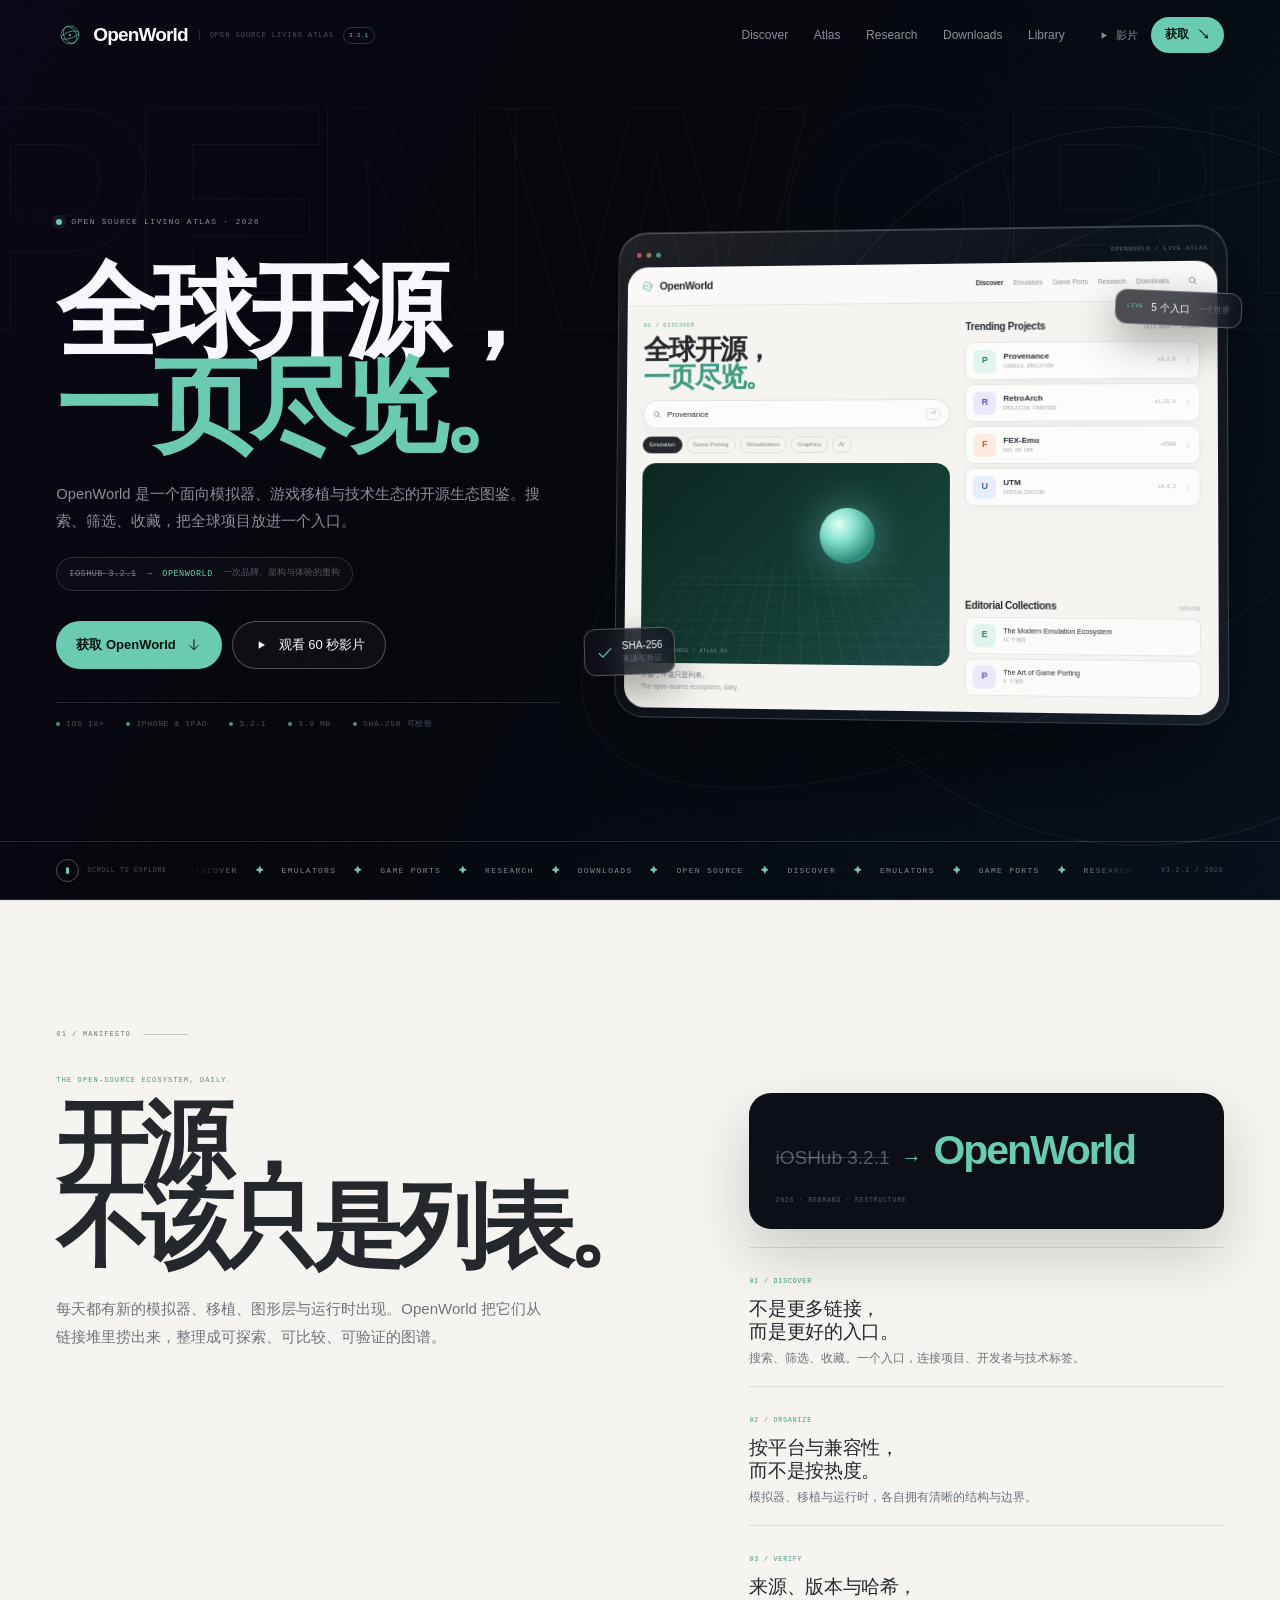
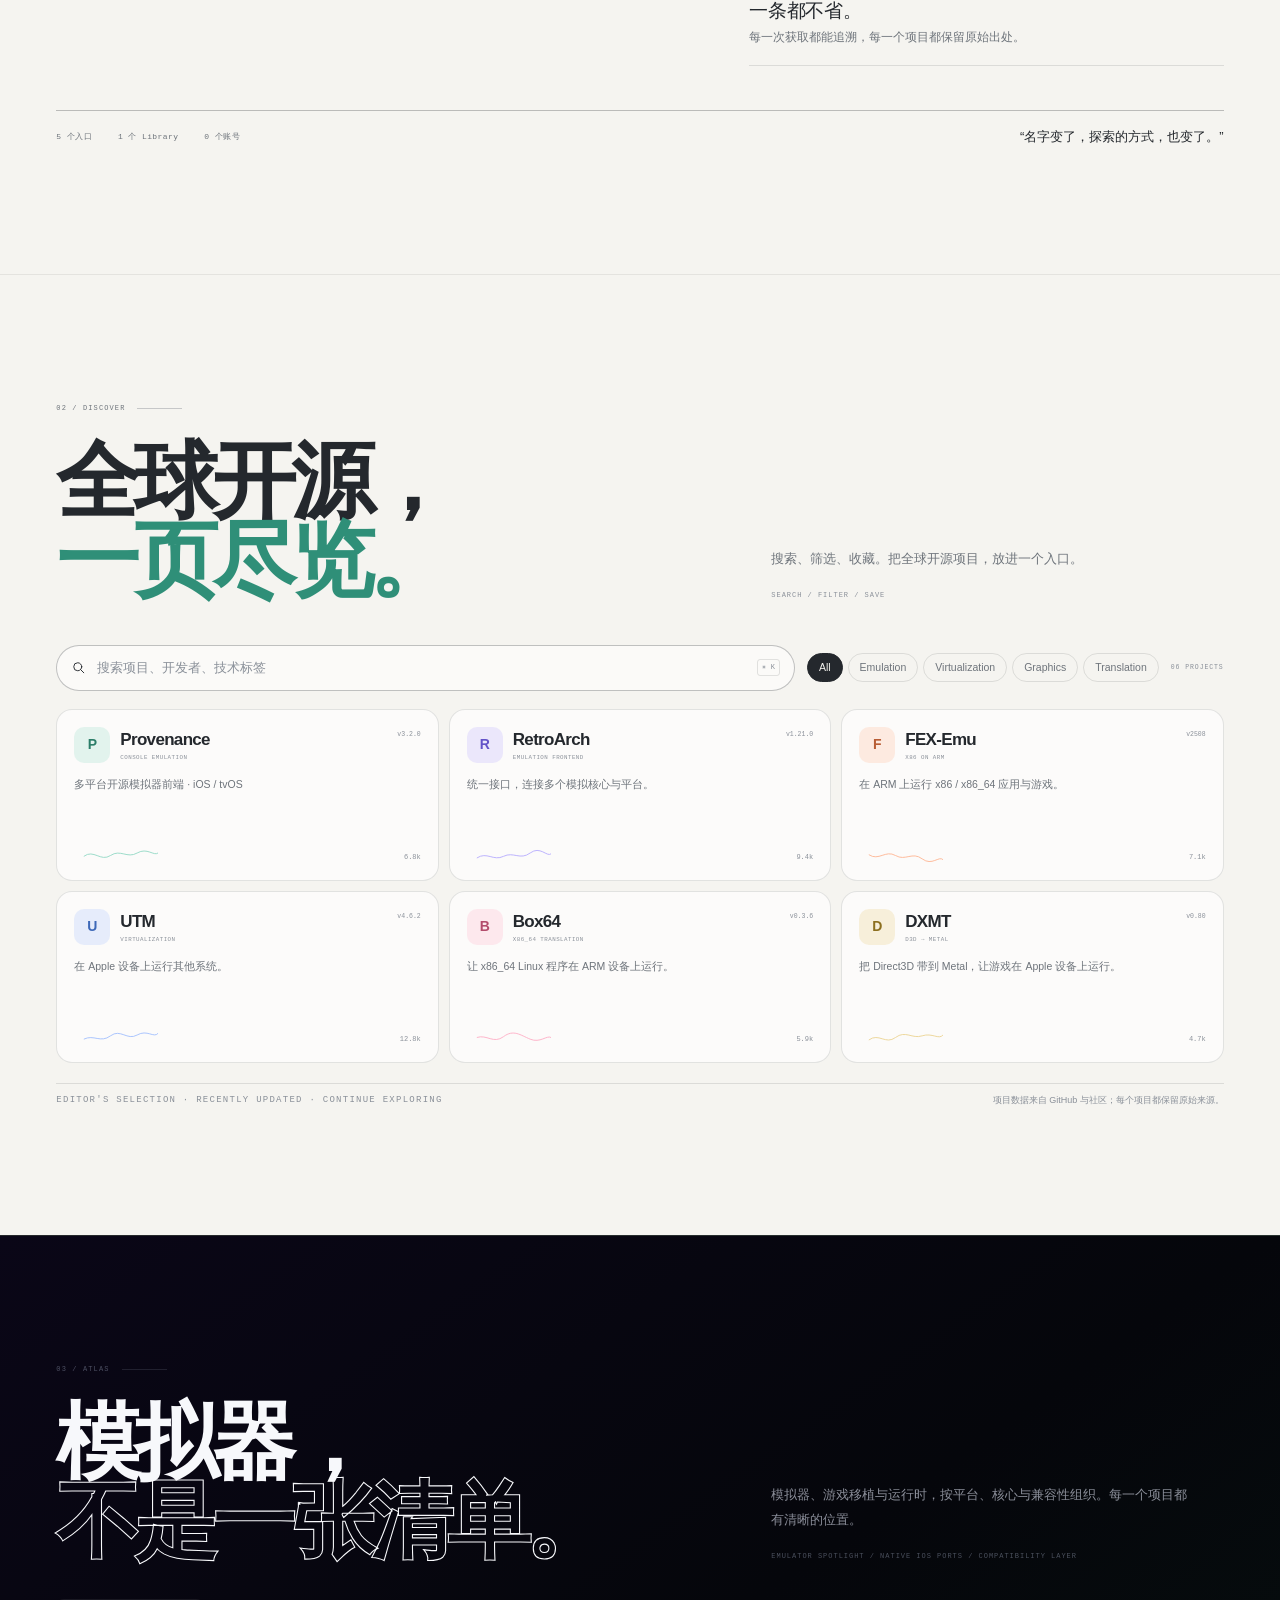
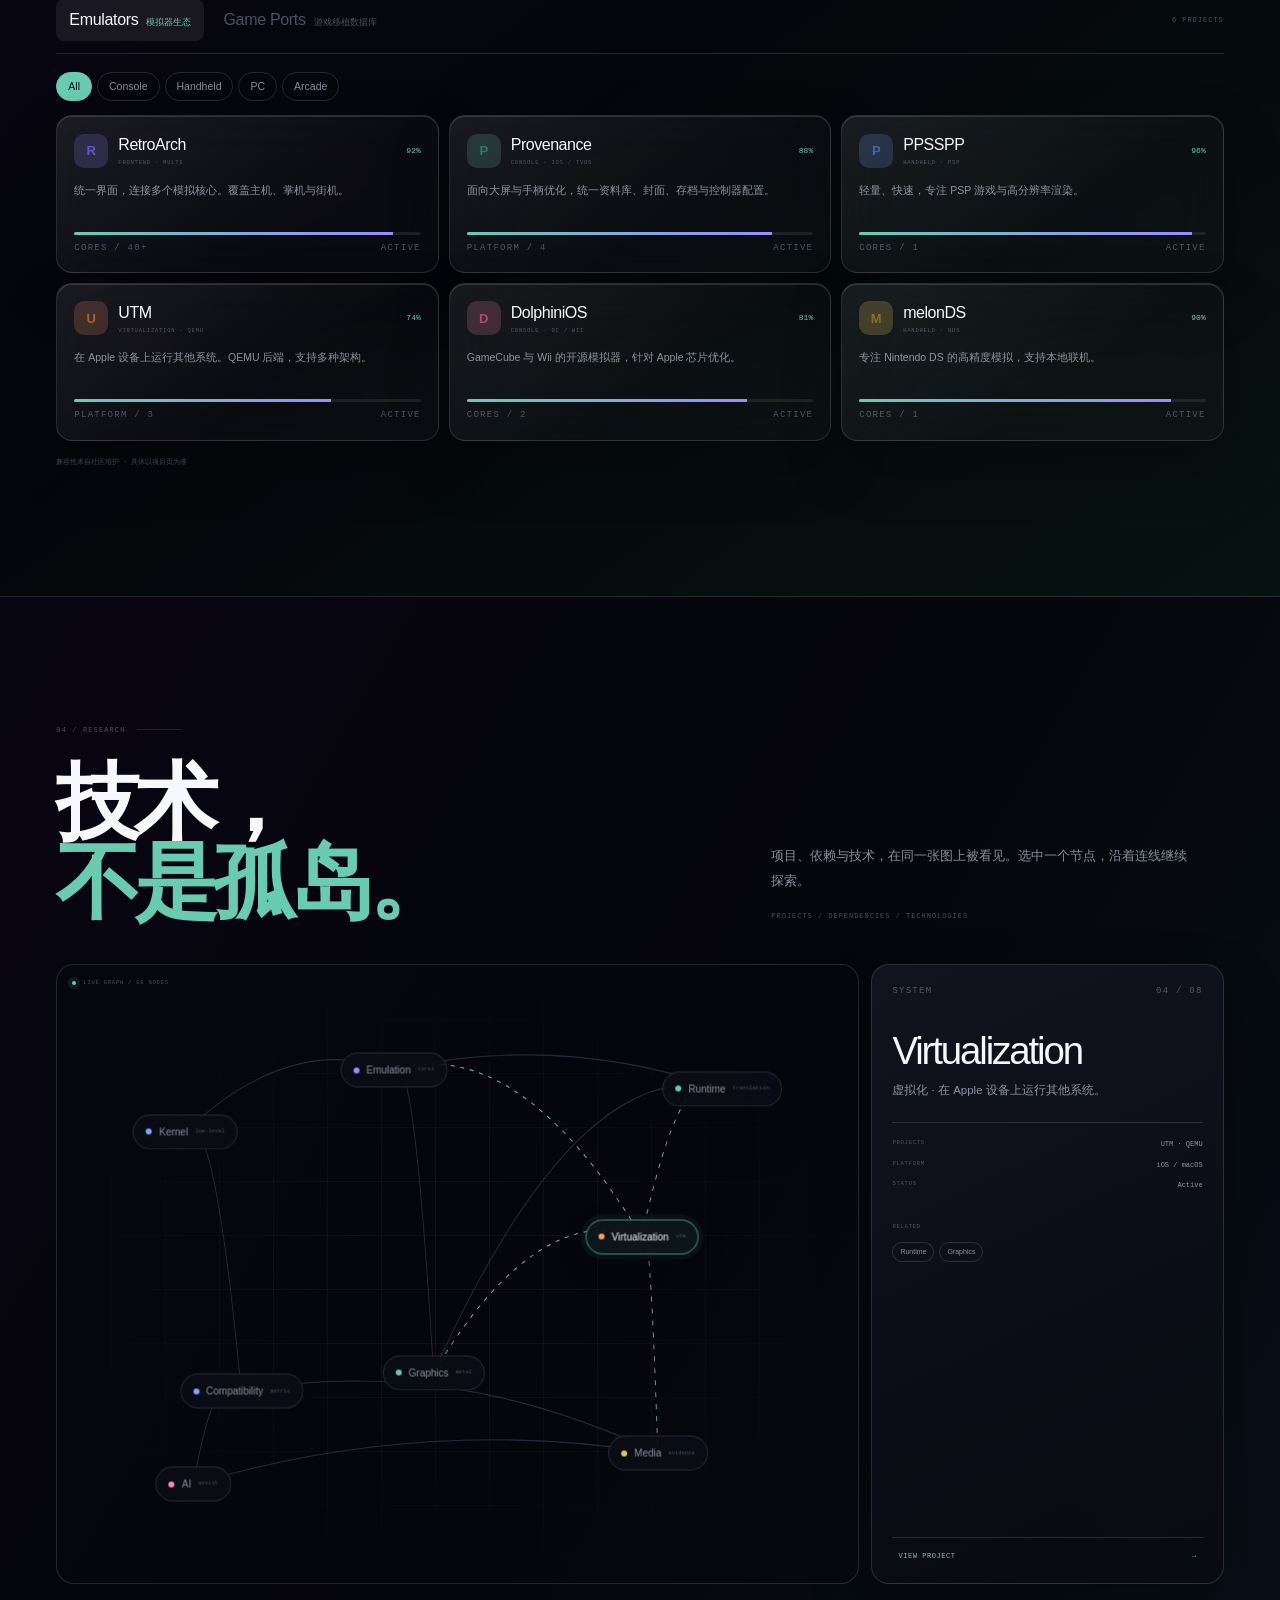
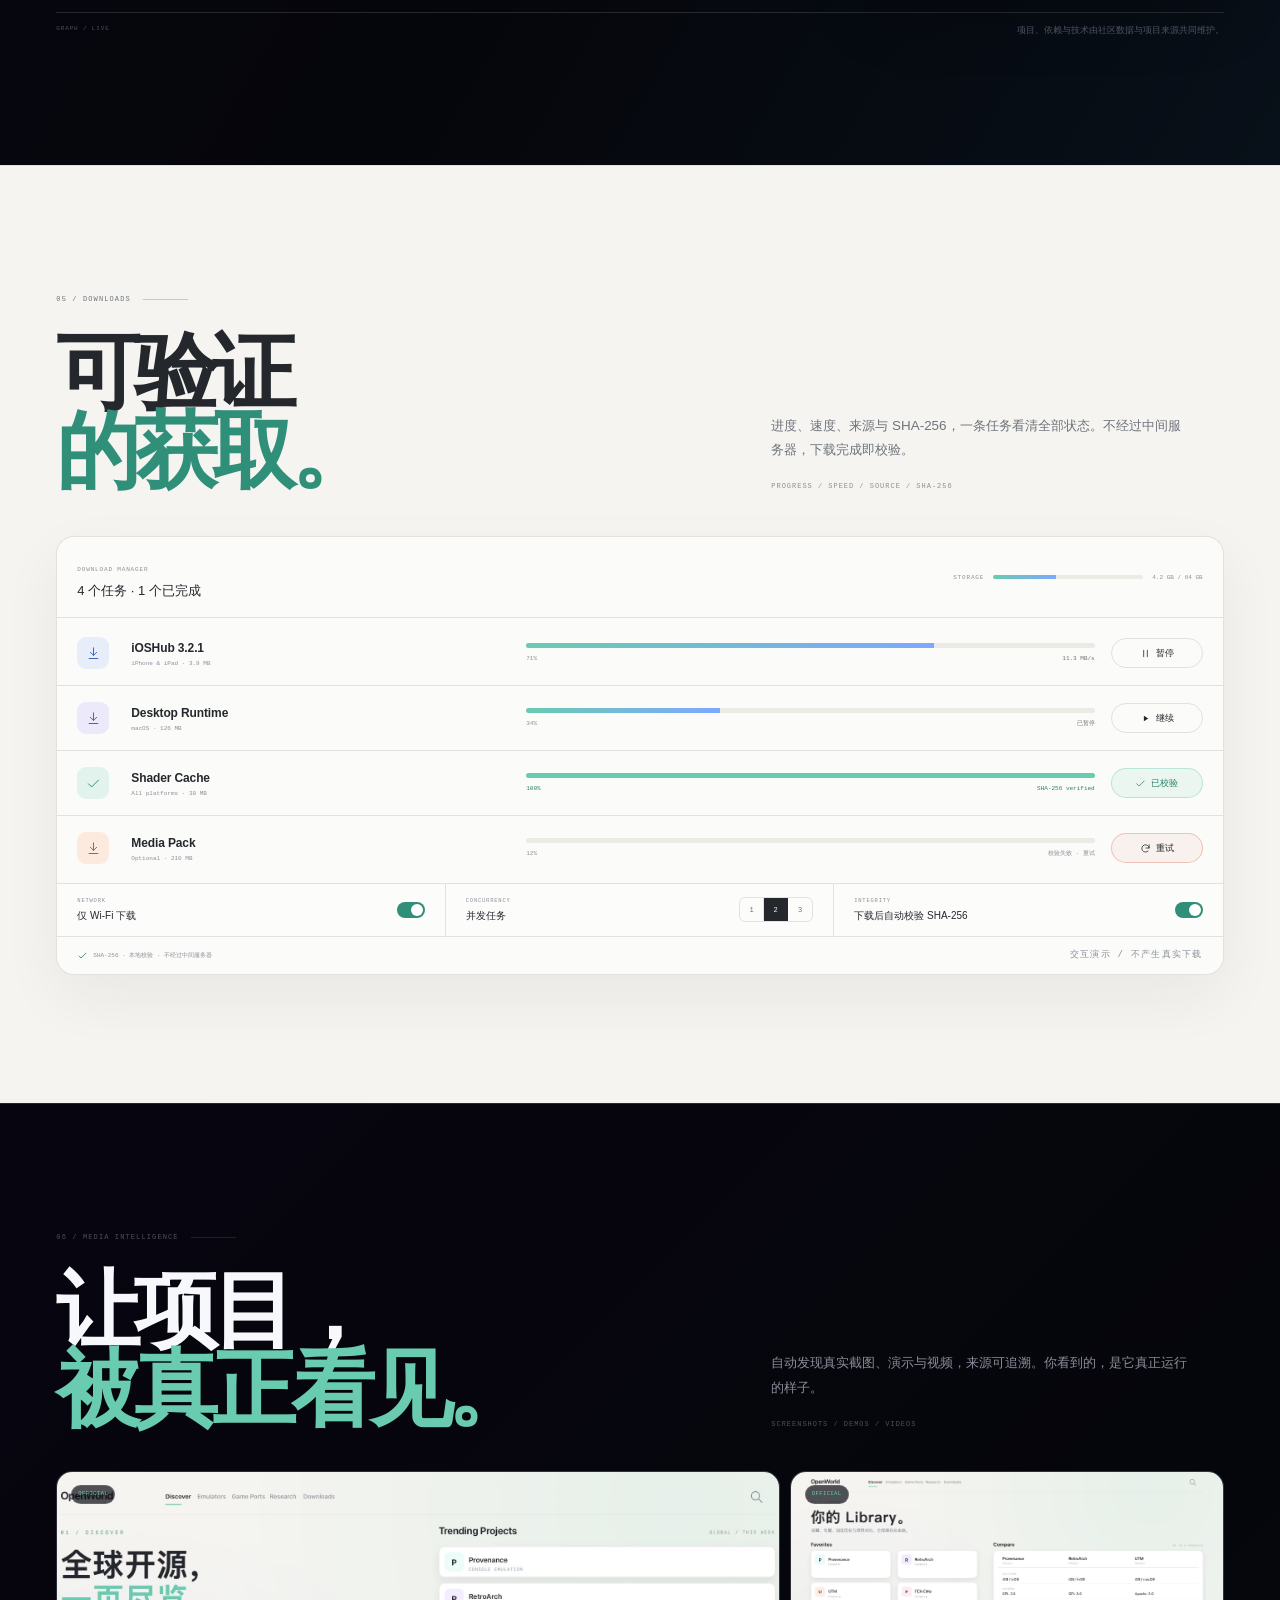
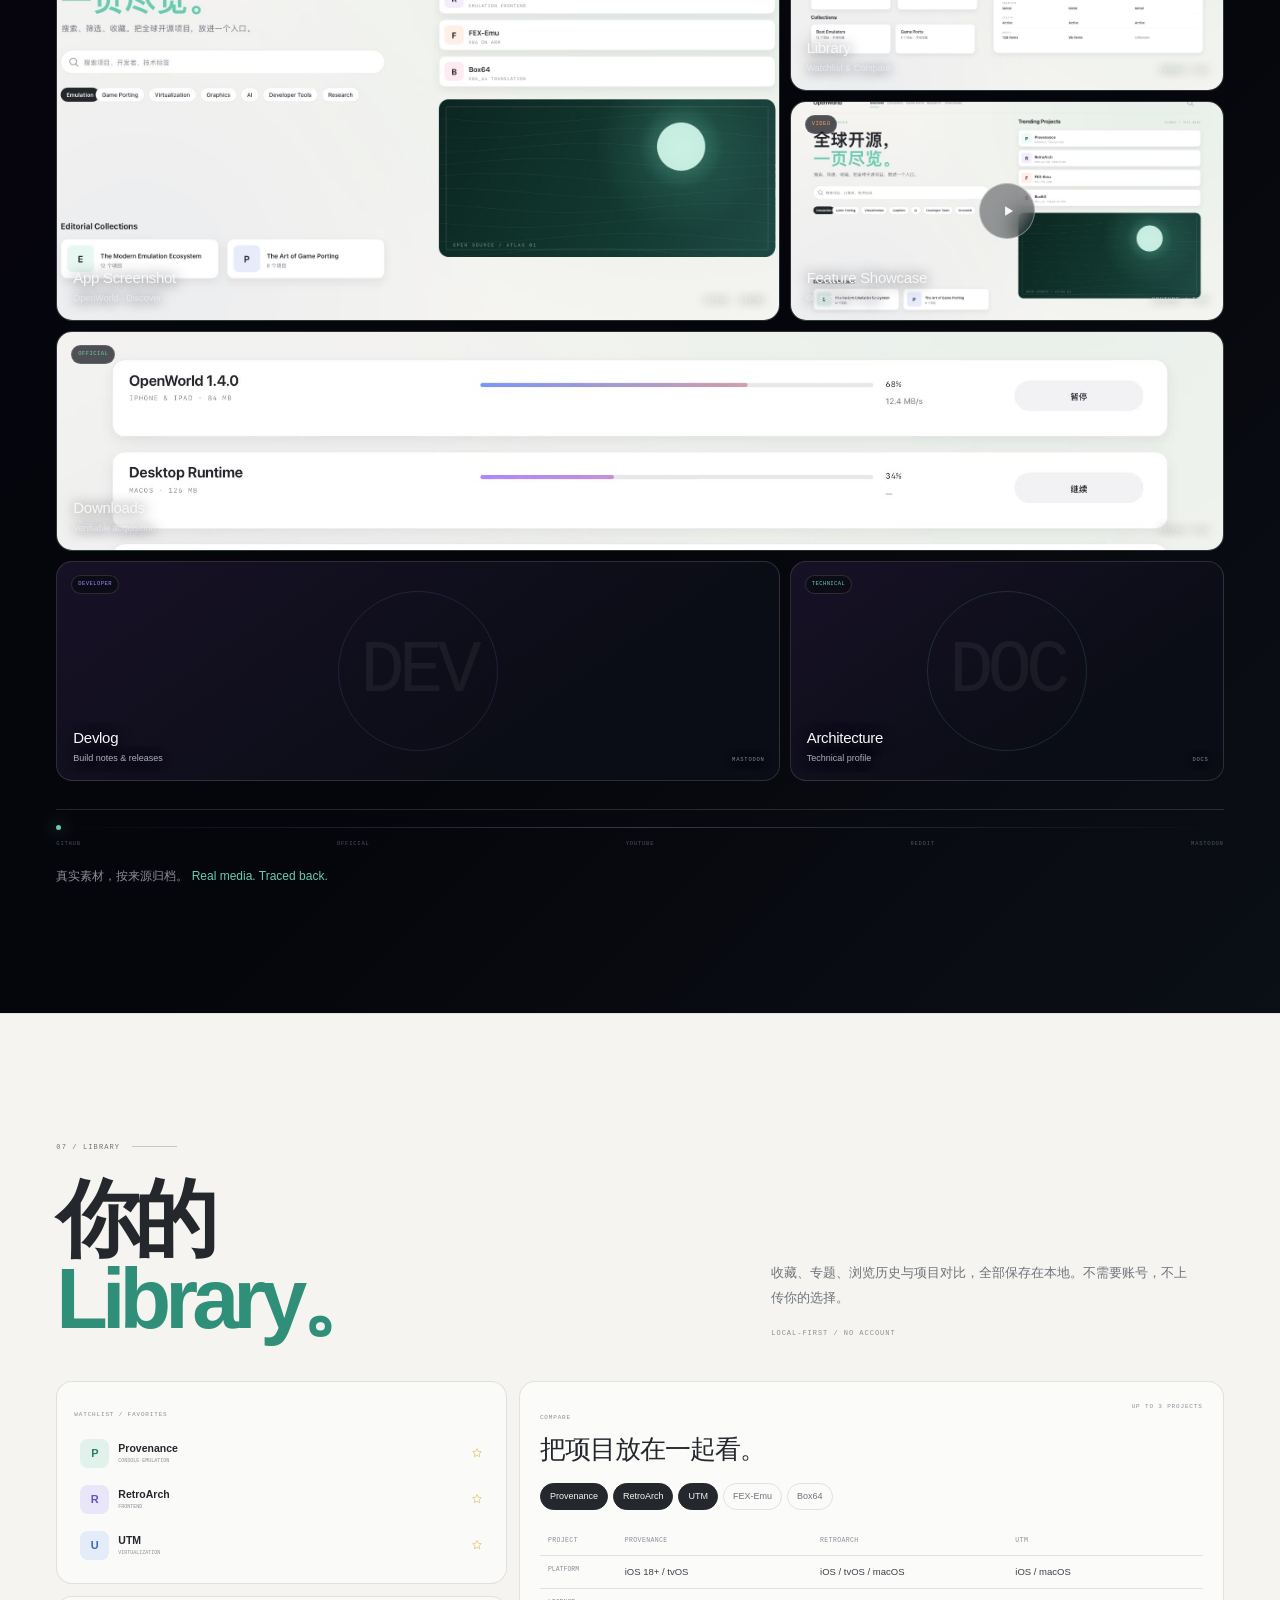
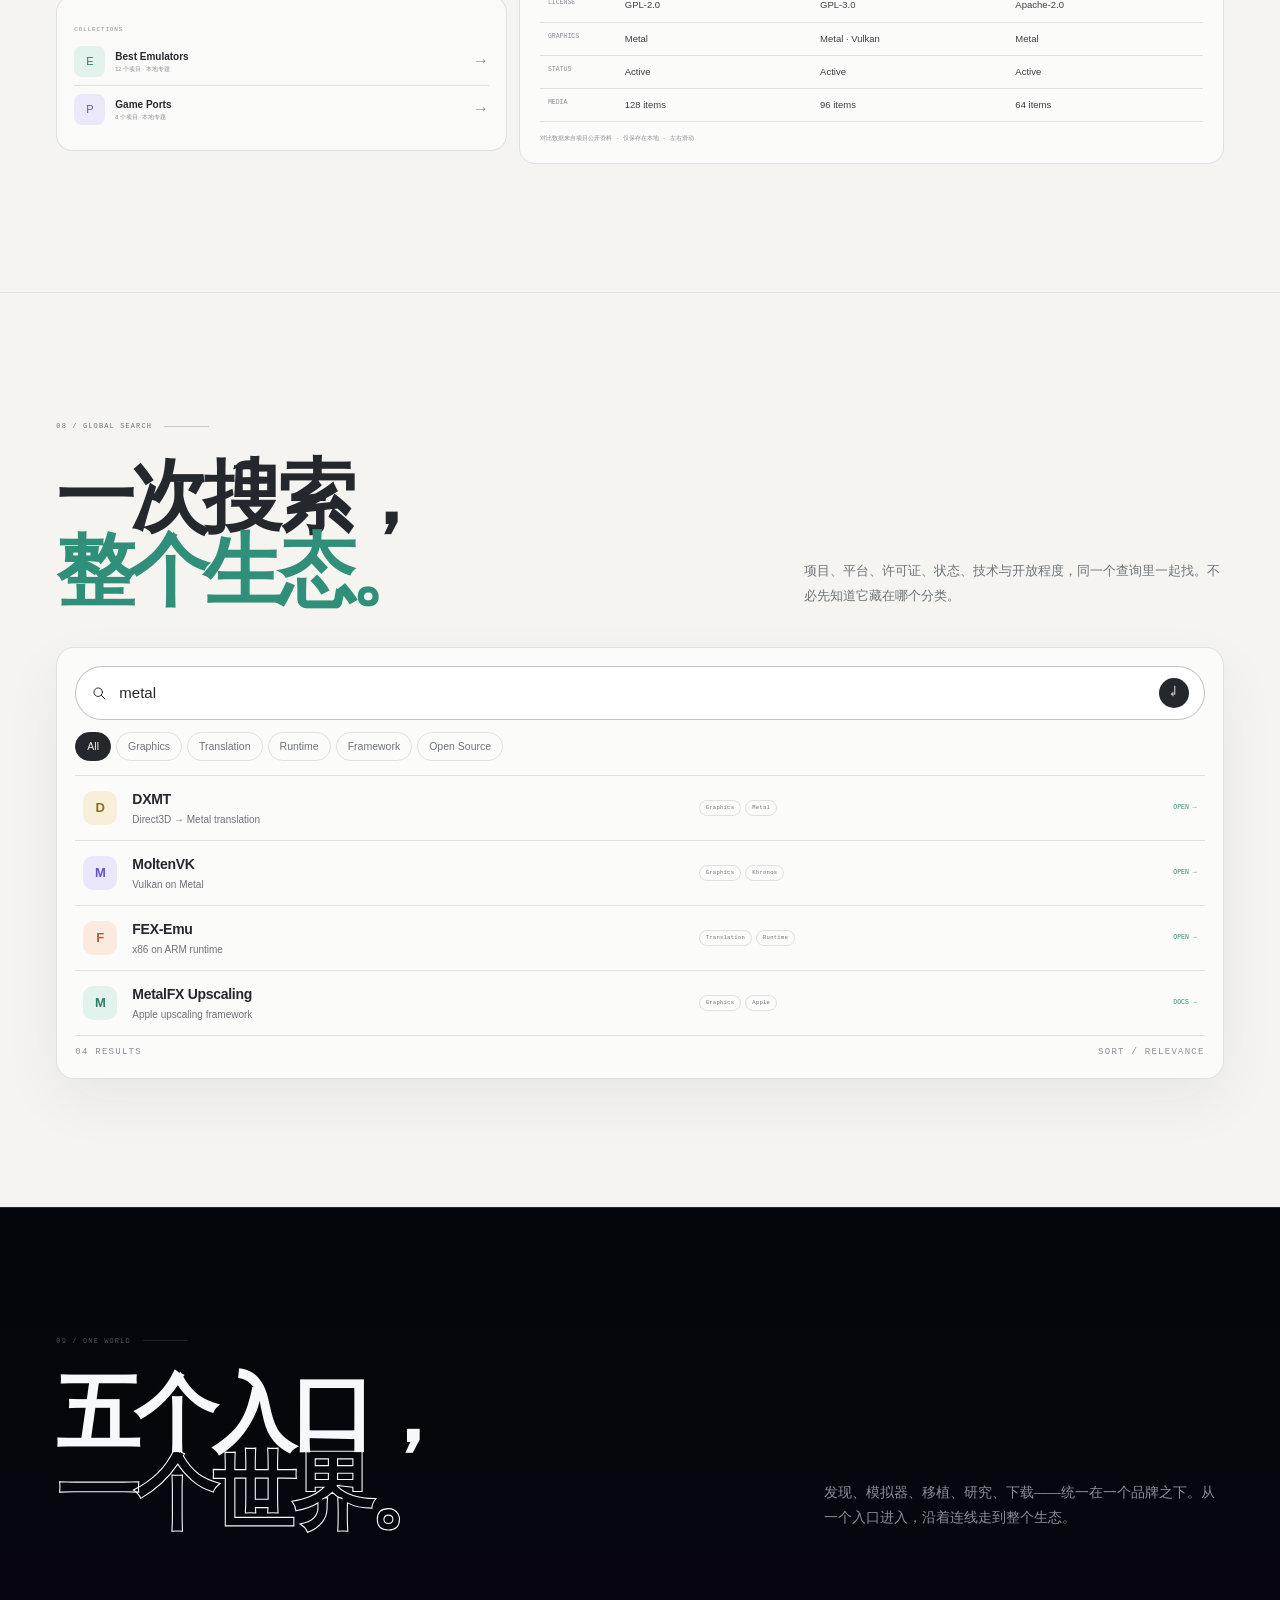
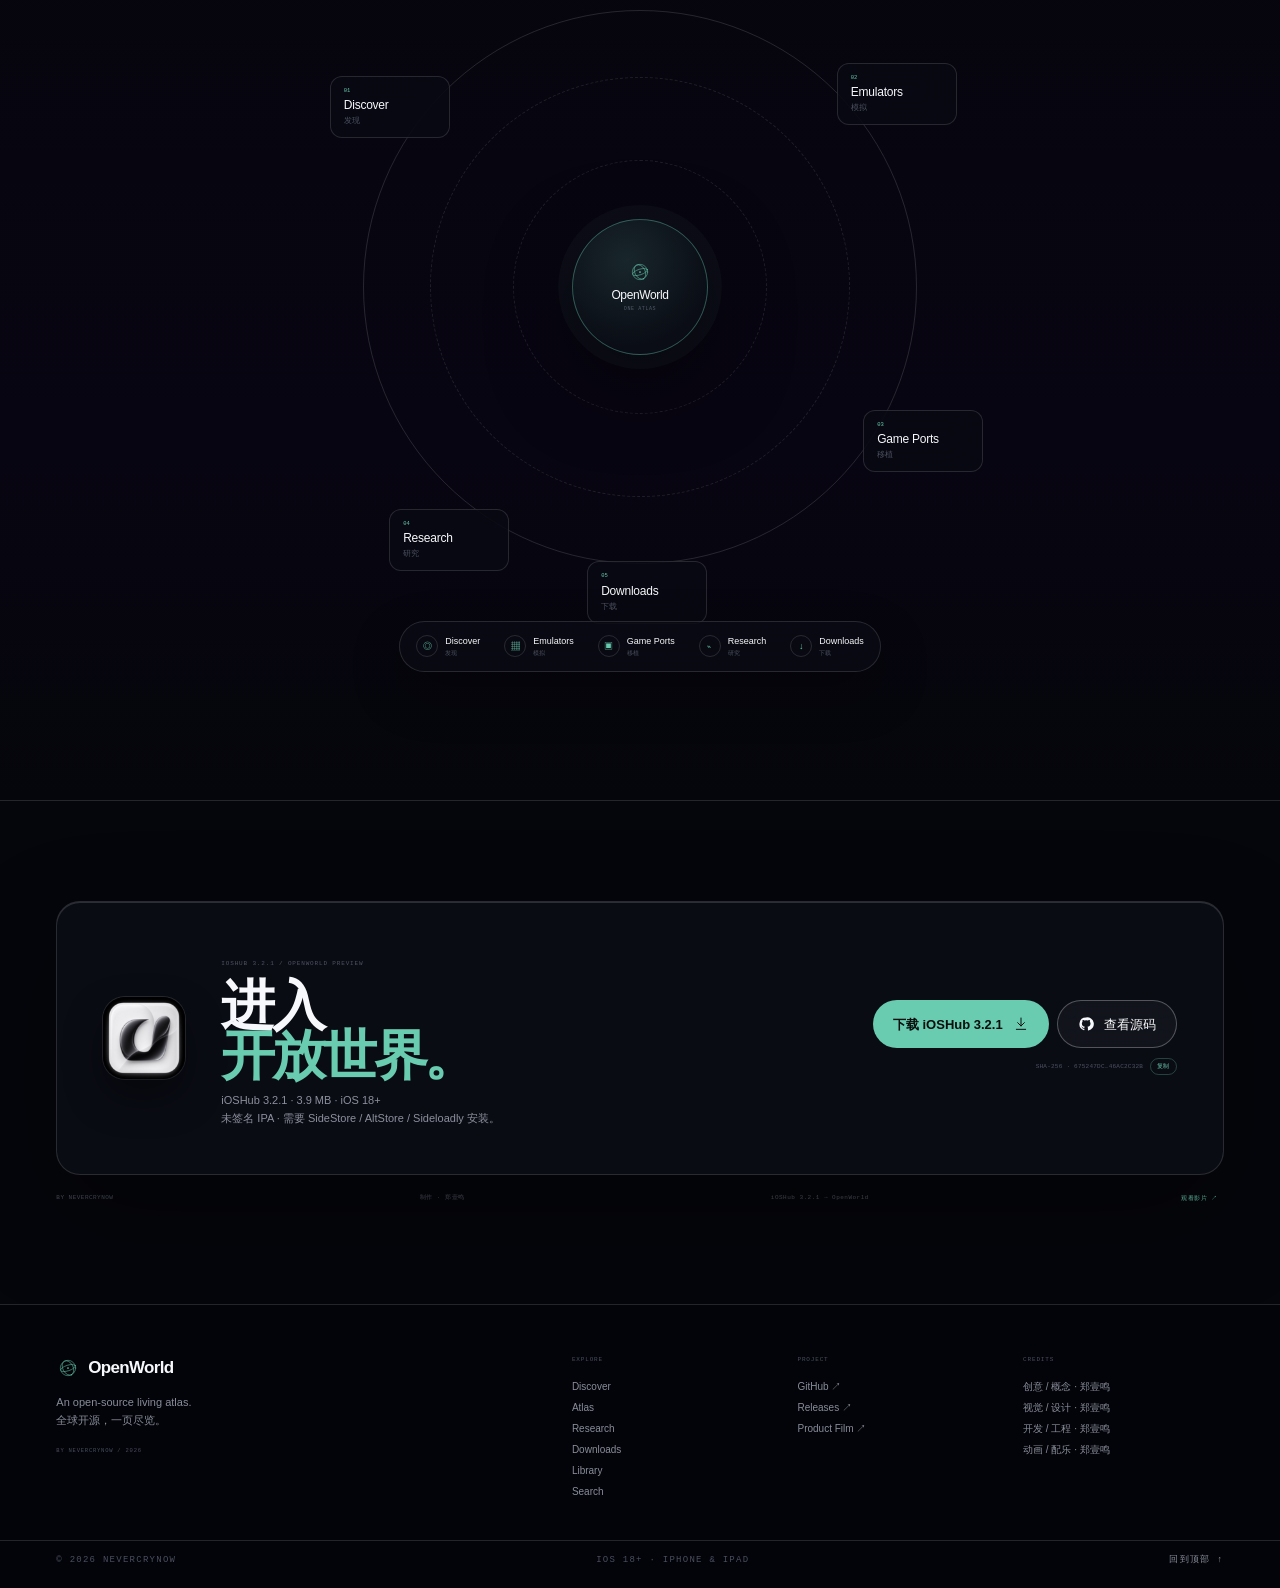
==== index.html @ 73f506e6 "Deploy OpenWorld site with v3 film" ====
<!doctype html>
<html lang="zh-CN">
<head>
<meta charset="utf-8">
<meta name="viewport" content="width=device-width, initial-scale=1, viewport-fit=cover">
<title>OpenWorld — 全球开源，一页尽览。</title>
<meta name="description" content="OpenWorld 是一个面向模拟器、游戏移植与技术生态的开源生态图鉴。搜索、筛选、收藏，把全球开源项目放进一个入口。">
<meta name="theme-color" content="#05060B">
<meta name="color-scheme" content="dark">
<link rel="icon" href="assets/img/app-icon.png" type="image/png">
<link rel="apple-touch-icon" href="assets/img/icon-192.png">
<link rel="manifest" href="site.webmanifest">
<link rel="stylesheet" href="styles.css">
<meta property="og:type" content="website">
<meta property="og:title" content="OpenWorld — 全球开源，一页尽览。">
<meta property="og:description" content="The open-source ecosystem, daily. Discover emulators, game ports, research and verifiable downloads in one living atlas.">
<meta property="og:image" content="assets/img/og.jpg">
<meta property="og:image:width" content="1200">
<meta property="og:image:height" content="630">
<meta name="twitter:card" content="summary_large_image">
<meta name="twitter:title" content="OpenWorld — 全球开源，一页尽览。">
<meta name="twitter:description" content="The open-source ecosystem, daily.">
<meta name="twitter:image" content="assets/img/og.jpg">
<script>document.documentElement.classList.add("js");setTimeout(function(){if(!window.__owReady)document.documentElement.classList.add("no-reveal");},3200);</script>
<script type="application/ld+json">
{
  "@context": "https://schema.org",
  "@type": "SoftwareApplication",
  "name": "OpenWorld",
  "alternateName": "iOSHub",
  "description": "An open-source living atlas for emulators, game ports, technical research and verifiable downloads.",
  "applicationCategory": "UtilitiesApplication",
  "operatingSystem": "iOS 18+, iPadOS",
  "offers": { "@type": "Offer", "price": "0", "priceCurrency": "USD" },
  "author": { "@type": "Person", "name": "郑壹鸣", "alternateName": "NEVERCRYNOW" }
}
</script>
</head>
<body>
<div class="progress" id="progress" aria-hidden="true"></div>
<div class="grain" aria-hidden="true"></div>
<div class="glow" id="glow" aria-hidden="true"></div>

<svg class="svg-sprite" aria-hidden="true" xmlns="http://www.w3.org/2000/svg">
  <symbol id="i-mark" viewBox="0 0 64 64">
    <g fill="none" stroke="currentColor" stroke-width="1.35" stroke-linecap="round">
      <circle cx="32" cy="32" r="20.5"/>
      <ellipse cx="32" cy="32" rx="20.5" ry="7.4" transform="rotate(-18 32 32)"/>
      <ellipse cx="32" cy="32" rx="20.5" ry="13.8" transform="rotate(62 32 32)"/>
    </g>
    <circle cx="32" cy="32" r="2.3" fill="currentColor"/>
  </symbol>
  <symbol id="i-search" viewBox="0 0 24 24"><circle cx="10.8" cy="10.8" r="6.4"/><path d="m15.5 15.5 5 5"/></symbol>
  <symbol id="i-play" viewBox="0 0 24 24"><path d="M8.5 6.2 18 12l-9.5 5.8Z" fill="currentColor" stroke="none"/></symbol>
  <symbol id="i-arrow" viewBox="0 0 24 24"><path d="M5 12h13M13 6l6 6-6 6"/></symbol>
  <symbol id="i-down" viewBox="0 0 24 24"><path d="M12 4v15M6 13l6 6 6-6"/></symbol>
  <symbol id="i-up" viewBox="0 0 24 24"><path d="M12 20V5M6 11l6-6 6 6"/></symbol>
  <symbol id="i-close" viewBox="0 0 24 24"><path d="m5 5 14 14M19 5 5 19"/></symbol>
  <symbol id="i-check" viewBox="0 0 24 24"><path d="m4 12.5 5 5L20 6.5"/></symbol>
  <symbol id="i-refresh" viewBox="0 0 24 24"><path d="M20 11a8 8 0 1 0-2.2 6.5"/><path d="M20 4v7h-7"/></symbol>
  <symbol id="i-pause" viewBox="0 0 24 24"><path d="M8 5v14M16 5v14"/></symbol>
  <symbol id="i-chev" viewBox="0 0 24 24"><path d="m9 5 7 7-7 7"/></symbol>
  <symbol id="i-github" viewBox="0 0 24 24"><path d="M12 2.2a9.8 9.8 0 0 0-3.1 19.1c.5.1.7-.2.7-.5v-1.8c-2.8.6-3.4-1.2-3.4-1.2-.5-1.2-1.2-1.5-1.2-1.5-.9-.6.1-.6.1-.6 1 .1 1.6 1.1 1.6 1.1.9 1.6 2.4 1.1 3 .9.1-.7.4-1.1.7-1.4-2.2-.3-4.6-1.1-4.6-5a4 4 0 0 1 1.1-2.7c-.1-.3-.5-1.3.1-2.7 0 0 .8-.3 2.8 1a9.5 9.5 0 0 1 5 0c1.9-1.3 2.8-1 2.8-1 .6 1.4.2 2.4.1 2.7a4 4 0 0 1 1.1 2.7c0 3.9-2.3 4.7-4.6 5 .4.3.7 1 .7 2v3c0 .3.2.6.7.5A9.8 9.8 0 0 0 12 2.2Z" fill="currentColor" stroke="none"/></symbol>
  <symbol id="i-download" viewBox="0 0 24 24"><path d="M12 3v12M7 10l5 5 5-5M5 20h14"/></symbol>
  <symbol id="i-grid" viewBox="0 0 24 24"><rect x="4" y="4" width="6" height="6" rx="1"/><rect x="14" y="4" width="6" height="6" rx="1"/><rect x="4" y="14" width="6" height="6" rx="1"/><rect x="14" y="14" width="6" height="6" rx="1"/></symbol>
  <symbol id="i-star" viewBox="0 0 24 24"><path d="m12 3 2.6 5.5 6 .8-4.4 4.2 1.1 6L12 16.6 6.7 19.5l1.1-6L3.4 9.3l6-.8Z"/></symbol>
  <symbol id="i-link" viewBox="0 0 24 24"><path d="M10 13.5a4 4 0 0 0 5.7 0l2.8-2.8a4 4 0 1 0-5.7-5.7L11.5 6.3"/><path d="M14 10.5a4 4 0 0 0-5.7 0l-2.8 2.8a4 4 0 1 0 5.7 5.7l1.3-1.3"/></symbol>
</svg>

<header class="nav" id="nav">
  <div class="nav-inner">
    <a class="brand" href="#top" aria-label="OpenWorld 首页">
      <svg class="brand-mark" viewBox="0 0 64 64" aria-hidden="true"><use href="#i-mark"/></svg>
      <span class="brand-word">OpenWorld</span>
      <span class="brand-tag">OPEN SOURCE LIVING ATLAS</span>
      <span class="build-pill">3.2.1</span>
    </a>
    <nav class="nav-links" aria-label="主导航">
      <a href="#discover">Discover</a>
      <a href="#atlas">Atlas</a>
      <a href="#research">Research</a>
      <a href="#downloads">Downloads</a>
      <a href="#library">Library</a>
    </nav>
    <div class="nav-actions">
      <button class="nav-film" type="button" data-film>
        <svg class="icon" viewBox="0 0 24 24" aria-hidden="true"><use href="#i-play"/></svg>
        <span>影片</span>
      </button>
      <a class="nav-get" href="#get">获取 <span class="nav-get-arrow">↘</span></a>
      <button class="nav-menu" id="menuBtn" type="button" aria-label="打开菜单" aria-expanded="false" aria-controls="mobileMenu"><span></span><span></span></button>
    </div>
  </div>
</header>

<div class="mobile-menu" id="mobileMenu" aria-hidden="true">
  <div class="mobile-top"><span class="mono">OPENWORLD / 2026</span><button type="button" id="menuClose" aria-label="关闭菜单">×</button></div>
  <nav aria-label="移动端导航">
    <a href="#discover"><span>Discover</span><em>发现</em></a>
    <a href="#atlas"><span>Atlas</span><em>模拟与移植</em></a>
    <a href="#research"><span>Research</span><em>技术图谱</em></a>
    <a href="#downloads"><span>Downloads</span><em>可验证获取</em></a>
    <a href="#library"><span>Library</span><em>你的收藏</em></a>
  </nav>
  <div class="mobile-foot"><button type="button" data-film>观看 60 秒影片</button><a href="https://github.com/NevercRyNow/openworld" target="_blank" rel="noreferrer">GitHub ↗</a></div>
</div>

<main>
  <!-- HERO -->
  <section class="hero" id="top">
    <div class="hero-ghost" aria-hidden="true">OPENWORLD</div>
    <div class="hero-orbit orbit-a" aria-hidden="true"></div>
    <div class="hero-orbit orbit-b" aria-hidden="true"></div>
    <div class="hero-inner">
      <div class="hero-copy">
        <div class="eyebrow reveal"><span class="pulse"></span><span class="mono">OPEN SOURCE LIVING ATLAS · 2026</span></div>
        <h1 class="reveal" data-delay="1">全球开源，<br><span class="mint">一页尽览。</span></h1>
        <p class="hero-lede reveal" data-delay="2">OpenWorld 是一个面向模拟器、游戏移植与技术生态的开源生态图鉴。搜索、筛选、收藏，把全球项目放进一个入口。</p>
        <p class="hero-rebrand reveal" data-delay="3"><span class="rebrand-old">iOSHub 3.2.1</span><span class="rebrand-arrow">→</span><span class="rebrand-new">OpenWorld</span><em>一次品牌、架构与体验的重构</em></p>
        <div class="hero-actions reveal" data-delay="4">
          <a class="btn btn-mint" href="#get"><span>获取 OpenWorld</span><svg class="icon" viewBox="0 0 24 24" aria-hidden="true"><use href="#i-down"/></svg></a>
          <button class="btn btn-glass" type="button" data-film><svg class="icon" viewBox="0 0 24 24" aria-hidden="true"><use href="#i-play"/></svg><span>观看 60 秒影片</span></button>
        </div>
        <div class="hero-meta reveal" data-delay="5"><span><i></i>iOS 18+</span><span><i></i>iPhone &amp; iPad</span><span><i></i>3.2.1</span><span><i></i>3.9 MB</span><span><i></i>SHA-256 可校验</span></div>
      </div>

      <div class="hero-device reveal" data-delay="2">
        <div class="device-glow" aria-hidden="true"></div>
        <div class="device" id="device">
          <div class="device-chrome" aria-hidden="true"><span></span><span></span><span></span><em>OPENWORLD / LIVE ATLAS</em></div>
          <div class="app" id="app">
            <div class="app-bar">
              <div class="app-brand"><svg viewBox="0 0 64 64" aria-hidden="true"><use href="#i-mark"/></svg><span>OpenWorld</span></div>
              <div class="app-tabs" role="tablist" aria-label="OpenWorld 应用预览">
                <button type="button" class="app-tab active" role="tab" aria-selected="true" data-app-tab="discover">Discover</button>
                <button type="button" class="app-tab" role="tab" aria-selected="false" data-app-tab="emulators" tabindex="-1">Emulators</button>
                <button type="button" class="app-tab" role="tab" aria-selected="false" data-app-tab="ports" tabindex="-1">Game Ports</button>
                <button type="button" class="app-tab" role="tab" aria-selected="false" data-app-tab="research" tabindex="-1">Research</button>
                <button type="button" class="app-tab" role="tab" aria-selected="false" data-app-tab="downloads" tabindex="-1">Downloads</button>
              </div>
              <button class="app-search-icon" type="button" aria-label="搜索" tabindex="-1"><svg viewBox="0 0 24 24" aria-hidden="true"><use href="#i-search"/></svg></button>
            </div>

            <div class="app-screens">
              <section class="app-screen active" data-app-screen="discover" role="tabpanel" aria-label="Discover">
                <div class="app-discover">
                  <div class="app-main">
                    <p class="app-kicker">01 / DISCOVER</p>
                    <h3 class="app-title">全球开源，<br><span>一页尽览。</span></h3>
                    <div class="app-search"><svg viewBox="0 0 24 24" aria-hidden="true"><use href="#i-search"/></svg><span>Provenance</span><kbd>⌘K</kbd></div>
                    <div class="app-chips"><span class="on">Emulation</span><span>Game Porting</span><span>Virtualization</span><span>Graphics</span><span>AI</span></div>
                    <div class="app-art" aria-hidden="true"><div class="app-art-grid"></div><div class="app-art-planet"></div><span>OPEN SOURCE / ATLAS 01</span></div>
                    <p class="app-quote">开源，不该只是列表。<em>The open-source ecosystem, daily.</em></p>
                  </div>
                  <div class="app-side">
                    <div class="app-side-head"><strong>Trending Projects</strong><em>THIS WEEK / GLOBAL</em></div>
                    <div class="app-project-list">
                      <button class="app-project" type="button" data-project-open="provenance"><span class="app-letter teal">P</span><span class="app-project-copy"><strong>Provenance</strong><em>CONSOLE EMULATION</em></span><span class="app-version">v3.2.0</span><svg class="app-chev" viewBox="0 0 24 24" aria-hidden="true"><use href="#i-chev"/></svg></button>
                      <button class="app-project" type="button" data-project-open="retroarch"><span class="app-letter violet">R</span><span class="app-project-copy"><strong>RetroArch</strong><em>EMULATION FRONTEND</em></span><span class="app-version">v1.21.0</span><svg class="app-chev" viewBox="0 0 24 24" aria-hidden="true"><use href="#i-chev"/></svg></button>
                      <button class="app-project" type="button" data-project-open="fex"><span class="app-letter orange">F</span><span class="app-project-copy"><strong>FEX-Emu</strong><em>X86 ON ARM</em></span><span class="app-version">v2508</span><svg class="app-chev" viewBox="0 0 24 24" aria-hidden="true"><use href="#i-chev"/></svg></button>
                      <button class="app-project" type="button" data-project-open="utm"><span class="app-letter blue">U</span><span class="app-project-copy"><strong>UTM</strong><em>VIRTUALIZATION</em></span><span class="app-version">v4.6.2</span><svg class="app-chev" viewBox="0 0 24 24" aria-hidden="true"><use href="#i-chev"/></svg></button>
                    </div>
                    <div class="app-collections">
                      <div class="app-side-head"><strong>Editorial Collections</strong><em>CURATED</em></div>
                      <div class="app-collection"><span class="app-col-icon">E</span><div><strong>The Modern Emulation Ecosystem</strong><em>12 个项目</em></div></div>
                      <div class="app-collection"><span class="app-col-icon port">P</span><div><strong>The Art of Game Porting</strong><em>8 个项目</em></div></div>
                    </div>
                  </div>
                </div>
              </section>

              <section class="app-screen" data-app-screen="emulators" role="tabpanel" aria-label="Emulators" hidden>
                <div class="app-page">
                  <header class="app-page-head"><p class="app-kicker">02 / EMULATORS</p><h3>模拟器生态</h3><p>按平台、核心与兼容性组织，而不是一张清单。</p></header>
                  <div class="app-chips"><span class="on">All</span><span>Console</span><span>Handheld</span><span>PC</span><span>Arcade</span></div>
                  <div class="app-emu-grid">
                    <article class="app-emu"><span class="app-letter violet">R</span><div><strong>RetroArch</strong><em>FRONTEND</em></div><span class="app-pct">92%</span><div class="app-bar-track"><i style="--p:92%"></i></div></article>
                    <article class="app-emu"><span class="app-letter teal">P</span><div><strong>Provenance</strong><em>CONSOLE</em></div><span class="app-pct">88%</span><div class="app-bar-track"><i style="--p:88%"></i></div></article>
                    <article class="app-emu"><span class="app-letter blue">P</span><div><strong>PPSSPP</strong><em>PSP</em></div><span class="app-pct">96%</span><div class="app-bar-track"><i style="--p:96%"></i></div></article>
                    <article class="app-emu"><span class="app-letter orange">U</span><div><strong>UTM</strong><em>QEMU</em></div><span class="app-pct">74%</span><div class="app-bar-track"><i style="--p:74%"></i></div></article>
                  </div>
                  <div class="app-footnote"><span>6 PROJECTS · 4 PLATFORMS</span><span>COMPATIBILITY MATRIX</span></div>
                </div>
              </section>

              <section class="app-screen" data-app-screen="ports" role="tabpanel" aria-label="Game Ports" hidden>
                <div class="app-page">
                  <header class="app-page-head"><p class="app-kicker">03 / GAME PORTS</p><h3>Game Ports</h3><p>区分开源引擎、移植代码与商业游戏数据。</p></header>
                  <div class="app-port-grid">
                    <article class="app-port orange"><span class="app-port-type">RUNTIME</span><strong>CyPort</strong><em>Nintendo Switch</em><span class="app-port-tag">ORIGINAL FILES</span></article>
                    <article class="app-port blue"><span class="app-port-type">ENGINE</span><strong>Shipwright</strong><em>Source port</em><span class="app-port-tag">METAL</span></article>
                    <article class="app-port gold"><span class="app-port-type">SOURCE</span><strong>HarkinianPad</strong><em>Zelda: OoT</em><span class="app-port-tag">ORIGINAL FILES</span></article>
                  </div>
                  <p class="app-legal">需要自备原始游戏文件 · 不提供商业游戏资源</p>
                </div>
              </section>

              <section class="app-screen" data-app-screen="research" role="tabpanel" aria-label="Research" hidden>
                <div class="app-page">
                  <header class="app-page-head"><p class="app-kicker">04 / RESEARCH</p><h3>技术，不是孤岛。</h3><p>项目、依赖与技术，在同一张图上被看见。</p></header>
                  <div class="app-research">
                    <svg class="app-graph" viewBox="0 0 400 220" aria-hidden="true">
                      <path d="M54 128 C 104 128, 94 66, 156 66 S 222 102, 250 102" class="glow-line"/>
                      <path d="M54 128 C 100 128, 104 166, 156 166 S 222 136, 250 136"/>
                      <path d="M250 102 C 298 102, 300 66, 344 66"/>
                      <path d="M250 136 C 300 136, 302 174, 344 174"/>
                      <circle cx="54" cy="128" r="3"/><circle cx="156" cy="66" r="3"/><circle cx="156" cy="166" r="3"/><circle cx="250" cy="102" r="3"/><circle cx="250" cy="136" r="3"/><circle cx="344" cy="66" r="3"/><circle cx="344" cy="174" r="3"/>
                    </svg>
                    <div class="app-node n1">Kernel</div><div class="app-node n2">Emulation</div><div class="app-node n3">Graphics</div><div class="app-node n4">Virtualization</div><div class="app-node n5">Runtime</div><div class="app-node n6">Media</div>
                    <div class="app-node-card"><span>SELECTED NODE</span><strong>Virtualization</strong><em>在 Apple 设备上运行其他系统</em><dl><div><dt>PROJECTS</dt><dd>UTM · QEMU</dd></div><div><dt>PLATFORM</dt><dd>iOS / macOS</dd></div><div><dt>STATUS</dt><dd class="mint">Active</dd></div></dl></div>
                  </div>
                </div>
              </section>

              <section class="app-screen" data-app-screen="downloads" role="tabpanel" aria-label="Downloads" hidden>
                <div class="app-page">
                  <header class="app-page-head"><p class="app-kicker">05 / DOWNLOADS</p><h3>可验证的获取。</h3><p>进度、速度、来源与 SHA-256，一条任务看清全部状态。</p></header>
                  <div class="app-downloads">
                    <div class="app-dl"><div><strong>iOSHub 3.2.1</strong><em>iPhone &amp; iPad · 3.9 MB</em></div><span class="app-dl-pct">68%</span><div class="app-bar-track"><i style="--p:68%"></i></div><span class="app-dl-state">12.4 MB/s</span></div>
                    <div class="app-dl"><div><strong>Desktop Runtime</strong><em>macOS · 126 MB</em></div><span class="app-dl-pct">34%</span><div class="app-bar-track"><i style="--p:34%"></i></div><span class="app-dl-state">已暂停</span></div>
                    <div class="app-dl done"><div><strong>Shader Cache</strong><em>All platforms · 38 MB</em></div><span class="app-dl-pct">100%</span><div class="app-bar-track"><i style="--p:100%"></i></div><span class="app-dl-state">✓ SHA-256</span></div>
                  </div>
                </div>
              </section>
            </div>
          </div>
        </div>
        <div class="device-float float-a"><span class="mono">LIVE</span><strong>5 个入口</strong><em>一个世界</em></div>
        <div class="device-float float-b"><svg viewBox="0 0 24 24" aria-hidden="true"><use href="#i-check"/></svg><span><strong>SHA-256</strong><em>来源可验证</em></span></div>
      </div>
    </div>
    <div class="hero-bottom">
      <a class="scroll-cue" href="#story"><span class="scroll-ring"><i></i></span><span class="mono">SCROLL TO EXPLORE</span></a>
      <div class="hero-ticker"><div class="ticker"><span>DISCOVER</span><b>✦</b><span>EMULATORS</span><b>✦</b><span>GAME PORTS</span><b>✦</b><span>RESEARCH</span><b>✦</b><span>DOWNLOADS</span><b>✦</b><span>OPEN SOURCE</span><b>✦</b><span>DISCOVER</span><b>✦</b><span>EMULATORS</span><b>✦</b><span>GAME PORTS</span><b>✦</b><span>RESEARCH</span><b>✦</b><span>DOWNLOADS</span><b>✦</b><span>OPEN SOURCE</span><b>✦</b></div></div>
      <span class="mono hero-version">v3.2.1 / 2026</span>
    </div>
  </section>

  <!-- MANIFESTO -->
  <section class="section light manifesto" id="story">
    <div class="section-inner">
      <div class="section-label"><span class="mono">01 / MANIFESTO</span><i></i></div>
      <div class="manifesto-grid">
        <div class="manifesto-title reveal">
          <p class="mono kicker">THE OPEN-SOURCE ECOSYSTEM, DAILY.</p>
          <h2>开源，<br>不该只是列表。</h2>
          <p class="manifesto-cn">每天都有新的模拟器、移植、图形层与运行时出现。OpenWorld 把它们从链接堆里捞出来，整理成可探索、可比较、可验证的图谱。</p>
        </div>
        <div class="manifesto-side reveal" data-delay="1">
          <div class="wordmark-morph" aria-label="iOSHub 3.2.1 改名为 OpenWorld">
            <span class="old">iOSHub 3.2.1</span><span class="arrow">→</span><span class="new">OpenWorld</span>
            <em>2026 · REBRAND · RESTRUCTURE</em>
          </div>
          <div class="pillar-list">
            <div><span class="mono">01 / DISCOVER</span><h3>不是更多链接，<br>而是更好的入口。</h3><p>搜索、筛选、收藏。一个入口，连接项目、开发者与技术标签。</p></div>
            <div><span class="mono">02 / ORGANIZE</span><h3>按平台与兼容性，<br>而不是按热度。</h3><p>模拟器、移植与运行时，各自拥有清晰的结构与边界。</p></div>
            <div><span class="mono">03 / VERIFY</span><h3>来源、版本与哈希，<br>一条都不省。</h3><p>每一次获取都能追溯，每一个项目都保留原始出处。</p></div>
          </div>
        </div>
      </div>
      <div class="manifesto-foot"><span>5 个入口</span><span>1 个 Library</span><span>0 个账号</span><span class="quote">“名字变了，探索的方式，也变了。”</span></div>
    </div>
  </section>

  <!-- DISCOVER -->
  <section class="section light discover" id="discover">
    <div class="section-inner">
      <div class="section-label"><span class="mono">02 / DISCOVER</span><i></i></div>
      <div class="section-head">
        <h2 class="reveal">全球开源，<br><span class="mint-text">一页尽览。</span></h2>
        <div class="section-head-side reveal" data-delay="1"><p>搜索、筛选、收藏。把全球开源项目，放进一个入口。</p><span class="mono">SEARCH / FILTER / SAVE</span></div>
      </div>
      <div class="explorer reveal" data-delay="1">
        <div class="explorer-toolbar">
          <label class="big-search">
            <svg viewBox="0 0 24 24" aria-hidden="true"><use href="#i-search"/></svg>
            <input id="projectSearch" type="search" placeholder="搜索项目、开发者、技术标签" autocomplete="off" aria-label="搜索项目、开发者、技术标签">
            <kbd>⌘ K</kbd>
          </label>
          <div class="filter-chips" role="group" aria-label="项目分类">
            <button type="button" class="chip active" data-filter="all">All</button>
            <button type="button" class="chip" data-filter="emulation">Emulation</button>
            <button type="button" class="chip" data-filter="virtualization">Virtualization</button>
            <button type="button" class="chip" data-filter="graphics">Graphics</button>
            <button type="button" class="chip" data-filter="translation">Translation</button>
          </div>
          <span class="mono result-count" id="resultCount">06 PROJECTS</span>
        </div>
        <div class="project-grid" id="projectGrid">
          <button class="project-card" type="button" data-project="provenance" data-filter="emulation" data-search="provenance console emulator ios tvos swift metal community">
            <span class="project-icon teal">P</span><span class="project-card-top"><strong>Provenance</strong><em>CONSOLE EMULATION</em></span><span class="project-version">v3.2.0</span>
            <span class="project-desc">多平台开源模拟器前端 · iOS / tvOS</span>
            <span class="project-waves"><svg viewBox="0 0 120 24"><path d="M1 16c12-9 20 7 32-1s20 4 32-3 20 4 25 0"/></svg></span>
            <span class="project-stars">6.8k</span>
          </button>
          <button class="project-card" type="button" data-project="retroarch" data-filter="emulation" data-search="retroarch frontend libretro emulation multi platform">
            <span class="project-icon violet">R</span><span class="project-card-top"><strong>RetroArch</strong><em>EMULATION FRONTEND</em></span><span class="project-version">v1.21.0</span>
            <span class="project-desc">统一接口，连接多个模拟核心与平台。</span>
            <span class="project-waves"><svg viewBox="0 0 120 24"><path d="M1 18c12-8 20 4 32-2s20 5 32-4 20 5 25 1"/></svg></span>
            <span class="project-stars">9.4k</span>
          </button>
          <button class="project-card" type="button" data-project="fex" data-filter="translation" data-search="fex emu x86 arm translation runtime linux">
            <span class="project-icon orange">F</span><span class="project-card-top"><strong>FEX-Emu</strong><em>X86 ON ARM</em></span><span class="project-version">v2508</span>
            <span class="project-desc">在 ARM 上运行 x86 / x86_64 应用与游戏。</span>
            <span class="project-waves"><svg viewBox="0 0 120 24"><path d="M1 14c12 8 20-6 32 1s20-5 32 4 20-4 25 1"/></svg></span>
            <span class="project-stars">7.1k</span>
          </button>
          <button class="project-card" type="button" data-project="utm" data-filter="virtualization" data-search="utm qemu virtualization ios macos windows linux">
            <span class="project-icon blue">U</span><span class="project-card-top"><strong>UTM</strong><em>VIRTUALIZATION</em></span><span class="project-version">v4.6.2</span>
            <span class="project-desc">在 Apple 设备上运行其他系统。</span>
            <span class="project-waves"><svg viewBox="0 0 120 24"><path d="M1 17c12-6 20 5 32-4s20 6 32-1 20 4 25-2"/></svg></span>
            <span class="project-stars">12.8k</span>
          </button>
          <button class="project-card" type="button" data-project="box64" data-filter="translation" data-search="box64 x86_64 translation arm linux games">
            <span class="project-icon pink">B</span><span class="project-card-top"><strong>Box64</strong><em>X86_64 TRANSLATION</em></span><span class="project-version">v0.3.6</span>
            <span class="project-desc">让 x86_64 Linux 程序在 ARM 设备上运行。</span>
            <span class="project-waves"><svg viewBox="0 0 120 24"><path d="M1 15c12-4 20 8 32-1s20-2 32 3 20-5 25-2"/></svg></span>
            <span class="project-stars">5.9k</span>
          </button>
          <button class="project-card" type="button" data-project="dxmt" data-filter="graphics" data-search="dxmt direct3d metal graphics translation apple">
            <span class="project-icon gold">D</span><span class="project-card-top"><strong>DXMT</strong><em>D3D → METAL</em></span><span class="project-version">v0.80</span>
            <span class="project-desc">把 Direct3D 带到 Metal，让游戏在 Apple 设备上运行。</span>
            <span class="project-waves"><svg viewBox="0 0 120 24"><path d="M1 18c12-9 20 6 32-3s20 2 32-2 20 5 25-1"/></svg></span>
            <span class="project-stars">4.7k</span>
          </button>
        </div>
        <div class="explorer-foot"><span class="mono">EDITOR'S SELECTION · RECENTLY UPDATED · CONTINUE EXPLORING</span><span>项目数据来自 GitHub 与社区；每个项目都保留原始来源。</span></div>
      </div>
    </div>
  </section>

  <!-- ATLAS -->
  <section class="section dark atlas" id="atlas">
    <div class="section-inner">
      <div class="section-label"><span class="mono">03 / ATLAS</span><i></i></div>
      <div class="section-head">
        <h2 class="reveal">模拟器，<br><span class="outline">不是一张清单。</span></h2>
        <div class="section-head-side reveal" data-delay="1"><p>模拟器、游戏移植与运行时，按平台、核心与兼容性组织。每一个项目都有清晰的位置。</p><span class="mono">EMULATOR SPOTLIGHT / NATIVE IOS PORTS / COMPATIBILITY LAYER</span></div>
      </div>
      <div class="atlas-tabs reveal" role="tablist" aria-label="Atlas 分类">
        <button type="button" class="atlas-tab active" role="tab" aria-selected="true" data-atlas="emulators"><span>Emulators</span><em>模拟器生态</em></button>
        <button type="button" class="atlas-tab" role="tab" aria-selected="false" data-atlas="ports" tabindex="-1"><span>Game Ports</span><em>游戏移植数据库</em></button>
        <span class="atlas-count mono" id="atlasCount">6 PROJECTS</span>
      </div>
      <div class="atlas-panel active" data-atlas-panel="emulators">
        <div class="atlas-filters" role="group" aria-label="平台筛选">
          <button type="button" class="chip chip-dark active" data-platform="all">All</button>
          <button type="button" class="chip chip-dark" data-platform="console">Console</button>
          <button type="button" class="chip chip-dark" data-platform="handheld">Handheld</button>
          <button type="button" class="chip chip-dark" data-platform="pc">PC</button>
          <button type="button" class="chip chip-dark" data-platform="arcade">Arcade</button>
        </div>
        <div class="emu-grid" id="emuGrid">
          <article class="emu-card glass" data-platform="console"><div class="emu-top"><span class="project-icon violet">R</span><div><h3>RetroArch</h3><span class="mono">FRONTEND · MULTI</span></div><span class="emu-score">92%</span></div><p>统一界面，连接多个模拟核心。覆盖主机、掌机与街机。</p><div class="compat"><i style="--p:92%"></i></div><footer><span class="mono">CORES / 40+</span><span class="mono">ACTIVE</span></footer></article>
          <article class="emu-card glass" data-platform="console"><div class="emu-top"><span class="project-icon teal">P</span><div><h3>Provenance</h3><span class="mono">CONSOLE · IOS / TVOS</span></div><span class="emu-score">88%</span></div><p>面向大屏与手柄优化，统一资料库、封面、存档与控制器配置。</p><div class="compat"><i style="--p:88%"></i></div><footer><span class="mono">PLATFORM / 4</span><span class="mono">ACTIVE</span></footer></article>
          <article class="emu-card glass" data-platform="handheld"><div class="emu-top"><span class="project-icon blue">P</span><div><h3>PPSSPP</h3><span class="mono">HANDHELD · PSP</span></div><span class="emu-score">96%</span></div><p>轻量、快速，专注 PSP 游戏与高分辨率渲染。</p><div class="compat"><i style="--p:96%"></i></div><footer><span class="mono">CORES / 1</span><span class="mono">ACTIVE</span></footer></article>
          <article class="emu-card glass" data-platform="pc"><div class="emu-top"><span class="project-icon orange">U</span><div><h3>UTM</h3><span class="mono">VIRTUALIZATION · QEMU</span></div><span class="emu-score">74%</span></div><p>在 Apple 设备上运行其他系统。QEMU 后端，支持多种架构。</p><div class="compat"><i style="--p:74%"></i></div><footer><span class="mono">PLATFORM / 3</span><span class="mono">ACTIVE</span></footer></article>
          <article class="emu-card glass" data-platform="console"><div class="emu-top"><span class="project-icon pink">D</span><div><h3>DolphiniOS</h3><span class="mono">CONSOLE · GC / WII</span></div><span class="emu-score">81%</span></div><p>GameCube 与 Wii 的开源模拟器，针对 Apple 芯片优化。</p><div class="compat"><i style="--p:81%"></i></div><footer><span class="mono">CORES / 2</span><span class="mono">ACTIVE</span></footer></article>
          <article class="emu-card glass" data-platform="handheld"><div class="emu-top"><span class="project-icon gold">M</span><div><h3>melonDS</h3><span class="mono">HANDHELD · NDS</span></div><span class="emu-score">90%</span></div><p>专注 Nintendo DS 的高精度模拟，支持本地联机。</p><div class="compat"><i style="--p:90%"></i></div><footer><span class="mono">CORES / 1</span><span class="mono">ACTIVE</span></footer></article>
        </div>
        <p class="atlas-note">兼容性来自社区维护 · 具体以项目页为准</p>
      </div>
      <div class="atlas-panel" data-atlas-panel="ports" hidden>
        <div class="port-grid">
          <article class="port-card orange"><div class="port-art"><span>C</span><i></i></div><span class="port-type mono">RUNTIME</span><h3>CyPort</h3><p>Nintendo Switch</p><div class="port-tags"><span>ORIGINAL FILES</span><span>METAL</span></div></article>
          <article class="port-card blue"><div class="port-art"><span>S</span><i></i></div><span class="port-type mono">ENGINE</span><h3>Shipwright</h3><p>Source port</p><div class="port-tags"><span>ENGINE</span><span>IOS</span></div></article>
          <article class="port-card gold"><div class="port-art"><span>H</span><i></i></div><span class="port-type mono">SOURCE</span><h3>HarkinianPad</h3><p>Zelda: OoT</p><div class="port-tags"><span>ORIGINAL FILES</span><span>METAL</span></div></article>
          <article class="port-card pink"><div class="port-art"><span>M</span><i></i></div><span class="port-type mono">DECOMP</span><h3>SM64 iOS</h3><p>Super Mario 64</p><div class="port-tags"><span>DECOMP</span><span>TOUCH</span></div></article>
        </div>
        <div class="ports-foot"><p>需要自备原始游戏文件 · 不提供商业游戏资源</p><span class="mono">PORTING GUIDE · INSTALL NOTES · TROUBLESHOOTING</span></div>
      </div>
    </div>
  </section>

  <!-- RESEARCH -->
  <section class="section dark research" id="research">
    <div class="section-inner">
      <div class="section-label"><span class="mono">04 / RESEARCH</span><i></i></div>
      <div class="section-head">
        <h2 class="reveal">技术，<br><span class="mint-text">不是孤岛。</span></h2>
        <div class="section-head-side reveal" data-delay="1"><p>项目、依赖与技术，在同一张图上被看见。选中一个节点，沿着连线继续探索。</p><span class="mono">PROJECTS / DEPENDENCIES / TECHNOLOGIES</span></div>
      </div>
      <div class="research-stage reveal" data-delay="1">
        <div class="graph-wrap" id="graphWrap">
          <div class="graph-grid" aria-hidden="true"></div>
          <div class="graph-legend mono"><span class="pulse"></span> LIVE GRAPH / 08 NODES</div>
          <svg class="graph-lines" viewBox="0 0 1000 620" preserveAspectRatio="none" aria-hidden="true" id="graphLines"></svg>
          <button type="button" class="graph-node" data-node="kernel" style="--x:16%;--y:27%"><span class="node-dot blue"></span><span>Kernel</span><em>low-level</em></button>
          <button type="button" class="graph-node" data-node="emulation" style="--x:42%;--y:17%"><span class="node-dot violet"></span><span>Emulation</span><em>cores</em></button>
          <button type="button" class="graph-node" data-node="graphics" style="--x:47%;--y:66%"><span class="node-dot teal"></span><span>Graphics</span><em>metal</em></button>
          <button type="button" class="graph-node active" data-node="virtualization" style="--x:73%;--y:44%"><span class="node-dot orange"></span><span>Virtualization</span><em>utm</em></button>
          <button type="button" class="graph-node" data-node="compatibility" style="--x:23%;--y:69%"><span class="node-dot blue"></span><span>Compatibility</span><em>matrix</em></button>
          <button type="button" class="graph-node" data-node="runtime" style="--x:83%;--y:20%"><span class="node-dot teal"></span><span>Runtime</span><em>translation</em></button>
          <button type="button" class="graph-node" data-node="media" style="--x:75%;--y:79%"><span class="node-dot gold"></span><span>Media</span><em>evidence</em></button>
          <button type="button" class="graph-node" data-node="ai" style="--x:17%;--y:84%"><span class="node-dot pink"></span><span>AI</span><em>assist</em></button>
        </div>
        <aside class="graph-detail" id="graphDetail" aria-live="polite">
          <div class="graph-detail-top"><span class="mono" id="graphCat">SELECTED NODE</span><span class="mono" id="graphIndex">04 / 08</span></div>
          <h3 id="graphTitle">Virtualization</h3>
          <p id="graphDesc">虚拟化 · 在 Apple 设备上运行其他系统。</p>
          <dl class="graph-metrics">
            <div><dt class="mono">PROJECTS</dt><dd id="graphProjects">UTM · QEMU</dd></div>
            <div><dt class="mono">PLATFORM</dt><dd id="graphPlatform">iOS / macOS</dd></div>
            <div><dt class="mono">STATUS</dt><dd id="graphStatus" class="mint-text">Active</dd></div>
          </dl>
          <div class="graph-related"><span class="mono">RELATED</span><div id="graphRelated"><button type="button" data-jump="runtime">Runtime</button><button type="button" data-jump="graphics">Graphics</button></div></div>
          <button class="graph-view" type="button" id="graphView">VIEW PROJECT <span>→</span></button>
        </aside>
      </div>
      <div class="research-foot"><span class="mono">GRAPH / LIVE</span><span>项目、依赖与技术由社区数据与项目来源共同维护。</span></div>
    </div>
  </section>

  <!-- DOWNLOADS -->
  <section class="section light downloads" id="downloads">
    <div class="section-inner">
      <div class="section-label"><span class="mono">05 / DOWNLOADS</span><i></i></div>
      <div class="section-head">
        <h2 class="reveal">可验证<br><span class="mint-text">的获取。</span></h2>
        <div class="section-head-side reveal" data-delay="1"><p>进度、速度、来源与 SHA-256，一条任务看清全部状态。不经过中间服务器，下载完成即校验。</p><span class="mono">PROGRESS / SPEED / SOURCE / SHA-256</span></div>
      </div>
      <div class="download-manager reveal" data-delay="1">
        <div class="dm-head"><div><span class="mono">DOWNLOAD MANAGER</span><strong>4 个任务 · 1 个已完成</strong></div><div class="dm-storage"><span class="mono">STORAGE</span><div class="dm-storage-bar"><i style="--p:42%"></i></div><em>4.2 GB / 64 GB</em></div></div>
        <div class="dl-list" id="dlList">
          <div class="dl-row" data-dl="app">
            <span class="dl-icon blue"><svg viewBox="0 0 24 24" aria-hidden="true"><use href="#i-download"/></svg></span>
            <div class="dl-info"><strong>iOSHub 3.2.1</strong><em>iPhone &amp; iPad · 3.9 MB</em></div>
            <div class="dl-progress"><div class="dl-bar"><i style="width:68%"></i></div><div class="dl-meta"><span class="dl-pct">68%</span><span class="dl-speed">12.4 MB/s</span></div></div>
            <button type="button" class="dl-action" data-dl-action="app"><svg viewBox="0 0 24 24" aria-hidden="true"><use href="#i-pause"/></svg><span>暂停</span></button>
          </div>
          <div class="dl-row" data-dl="runtime">
            <span class="dl-icon violet"><svg viewBox="0 0 24 24" aria-hidden="true"><use href="#i-download"/></svg></span>
            <div class="dl-info"><strong>Desktop Runtime</strong><em>macOS · 126 MB</em></div>
            <div class="dl-progress"><div class="dl-bar"><i style="width:34%"></i></div><div class="dl-meta"><span class="dl-pct">34%</span><span class="dl-speed">已暂停</span></div></div>
            <button type="button" class="dl-action" data-dl-action="runtime"><svg viewBox="0 0 24 24" aria-hidden="true"><use href="#i-play"/></svg><span>继续</span></button>
          </div>
          <div class="dl-row done" data-dl="shader">
            <span class="dl-icon mint"><svg viewBox="0 0 24 24" aria-hidden="true"><use href="#i-check"/></svg></span>
            <div class="dl-info"><strong>Shader Cache</strong><em>All platforms · 38 MB</em></div>
            <div class="dl-progress"><div class="dl-bar"><i style="width:100%"></i></div><div class="dl-meta"><span class="dl-pct">100%</span><span class="dl-speed">SHA-256 verified</span></div></div>
            <button type="button" class="dl-action verified" data-dl-action="shader"><svg viewBox="0 0 24 24" aria-hidden="true"><use href="#i-check"/></svg><span>已校验</span></button>
          </div>
          <div class="dl-row failed" data-dl="media">
            <span class="dl-icon orange"><svg viewBox="0 0 24 24" aria-hidden="true"><use href="#i-download"/></svg></span>
            <div class="dl-info"><strong>Media Pack</strong><em>Optional · 210 MB</em></div>
            <div class="dl-progress"><div class="dl-bar"><i style="width:12%"></i></div><div class="dl-meta"><span class="dl-pct">12%</span><span class="dl-speed">校验失败 · 重试</span></div></div>
            <button type="button" class="dl-action failed" data-dl-action="media"><svg viewBox="0 0 24 24" aria-hidden="true"><use href="#i-play"/></svg><span>重试</span></button>
          </div>
        </div>
        <div class="dl-settings">
          <div class="dl-setting"><div><span class="mono">NETWORK</span><strong>仅 Wi-Fi 下载</strong></div><button type="button" class="mini-switch" role="switch" aria-checked="true" data-dl-setting="wifi" aria-label="仅 Wi-Fi 下载"><span></span></button></div>
          <div class="dl-setting"><div><span class="mono">CONCURRENCY</span><strong>并发任务</strong></div><div class="dl-seg" role="group" aria-label="并发任务数"><button type="button">1</button><button type="button" class="active">2</button><button type="button">3</button></div></div>
          <div class="dl-setting"><div><span class="mono">INTEGRITY</span><strong>下载后自动校验 SHA-256</strong></div><button type="button" class="mini-switch" role="switch" aria-checked="true" data-dl-setting="hash" aria-label="自动校验 SHA-256"><span></span></button></div>
        </div>
        <div class="dm-foot"><span><svg viewBox="0 0 24 24" aria-hidden="true"><use href="#i-check"/></svg> SHA-256 · 本地校验 · 不经过中间服务器</span><span class="mono">交互演示 / 不产生真实下载</span></div>
      </div>
    </div>
  </section>

  <!-- MEDIA -->
  <section class="section dark media" id="media">
    <div class="section-inner">
      <div class="section-label"><span class="mono">06 / MEDIA INTELLIGENCE</span><i></i></div>
      <div class="section-head">
        <h2 class="reveal">让项目，<br><span class="mint-text">被真正看见。</span></h2>
        <div class="section-head-side reveal" data-delay="1"><p>自动发现真实截图、演示与视频，来源可追溯。你看到的，是它真正运行的样子。</p><span class="mono">SCREENSHOTS / DEMOS / VIDEOS</span></div>
      </div>
      <div class="media-grid reveal" data-delay="1">
        <button type="button" class="media-card media-large" data-media="discover">
          <div class="media-bg" role="img" aria-label="OpenWorld Discover 界面" style="background-image:url('assets/img/discover-v3.jpg')"></div>
          <span class="media-badge">OFFICIAL</span><span class="media-caption"><strong>App Screenshot</strong><em>OpenWorld · Discover</em></span><span class="media-source mono">GITHUB · README</span>
        </button>
        <button type="button" class="media-card media-small" data-media="trending">
          <div class="media-bg" role="img" aria-label="OpenWorld Library 界面" style="background-image:url('assets/img/library-v3.jpg')"></div>
          <span class="media-badge">OFFICIAL</span><span class="media-caption"><strong>Library</strong><em>Watchlist &amp; Compare</em></span><span class="media-source mono">PRODUCT FILM</span>
        </button>
        <button type="button" class="media-card media-small" data-media="video">
          <div class="media-bg" role="img" aria-label="OpenWorld 产品影片" style="background-image:url('assets/img/film-poster.jpg')"></div>
          <span class="media-play"><svg viewBox="0 0 24 24" aria-hidden="true"><use href="#i-play"/></svg></span>
          <span class="media-badge orange">VIDEO</span><span class="media-caption"><strong>Feature Showcase</strong><em>60 seconds / 2026</em></span><span class="media-source mono">YOUTUBE / FILM</span>
        </button>
        <button type="button" class="media-card media-wide" data-media="glass">
          <div class="media-bg" role="img" aria-label="OpenWorld Downloads 界面" style="background-image:url('assets/img/downloads-v3.jpg')"></div>
          <span class="media-badge teal">OFFICIAL</span><span class="media-caption"><strong>Downloads</strong><em>Verifiable acquisition</em></span><span class="media-source mono">PRODUCT FILM</span>
        </button>
        <article class="media-card media-text">
          <div class="media-text-art"><span>DEV</span><i></i></div>
          <span class="media-badge violet">DEVELOPER</span><span class="media-caption"><strong>Devlog</strong><em>Build notes &amp; releases</em></span><span class="media-source mono">MASTODON</span>
        </article>
        <article class="media-card media-text">
          <div class="media-text-art technical"><span>DOC</span><i></i></div>
          <span class="media-badge teal">TECHNICAL</span><span class="media-caption"><strong>Architecture</strong><em>Technical profile</em></span><span class="media-source mono">DOCS</span>
        </article>
      </div>
      <div class="pipeline reveal">
        <div class="pipeline-line"><i></i></div>
        <div class="pipeline-src"><span class="mono">GITHUB</span><span class="mono">OFFICIAL</span><span class="mono">YOUTUBE</span><span class="mono">REDDIT</span><span class="mono">MASTODON</span></div>
        <p>真实素材，按来源归档。 <em>Real media. Traced back.</em></p>
      </div>
    </div>
  </section>

  <!-- LIBRARY -->
  <section class="section light library" id="library">
    <div class="section-inner">
      <div class="section-label"><span class="mono">07 / LIBRARY</span><i></i></div>
      <div class="section-head">
        <h2 class="reveal">你的<br><span class="mint-text">Library。</span></h2>
        <div class="section-head-side reveal" data-delay="1"><p>收藏、专题、浏览历史与项目对比，全部保存在本地。不需要账号，不上传你的选择。</p><span class="mono">LOCAL-FIRST / NO ACCOUNT</span></div>
      </div>
      <div class="library-grid reveal" data-delay="1">
        <div class="library-side">
          <div class="fav-block"><span class="mono">WATCHLIST / FAVORITES</span><div class="fav-list">
            <button type="button" data-project-open="provenance"><span class="project-icon teal">P</span><span><strong>Provenance</strong><em>CONSOLE EMULATION</em></span><svg viewBox="0 0 24 24" aria-hidden="true"><use href="#i-star"/></svg></button>
            <button type="button" data-project-open="retroarch"><span class="project-icon violet">R</span><span><strong>RetroArch</strong><em>FRONTEND</em></span><svg viewBox="0 0 24 24" aria-hidden="true"><use href="#i-star"/></svg></button>
            <button type="button" data-project-open="utm"><span class="project-icon blue">U</span><span><strong>UTM</strong><em>VIRTUALIZATION</em></span><svg viewBox="0 0 24 24" aria-hidden="true"><use href="#i-star"/></svg></button>
          </div></div>
          <div class="collections-block"><span class="mono">COLLECTIONS</span>
            <div class="collection-card"><span class="collection-glyph">E</span><div><strong>Best Emulators</strong><em>12 个项目 · 本地专题</em></div><span>→</span></div>
            <div class="collection-card"><span class="collection-glyph violet">P</span><div><strong>Game Ports</strong><em>8 个项目 · 本地专题</em></div><span>→</span></div>
          </div>
        </div>
        <div class="compare">
          <div class="compare-head"><div><span class="mono">COMPARE</span><h3>把项目放在一起看。</h3></div><span class="mono">UP TO 3 PROJECTS</span></div>
          <div class="compare-picks" role="group" aria-label="选择对比项目">
            <button type="button" class="compare-chip active" data-compare="provenance">Provenance</button>
            <button type="button" class="compare-chip active" data-compare="retroarch">RetroArch</button>
            <button type="button" class="compare-chip active" data-compare="utm">UTM</button>
            <button type="button" class="compare-chip" data-compare="fex">FEX-Emu</button>
            <button type="button" class="compare-chip" data-compare="box64">Box64</button>
          </div>
          <div class="compare-table-wrap"><table class="compare-table" id="compareTable"><thead></thead><tbody></tbody></table></div>
          <p class="compare-note">对比数据来自项目公开资料 · 仅保存在本地 · 左右滑动</p>
        </div>
      </div>
    </div>
  </section>

  <!-- GLOBAL SEARCH -->
  <section class="section light global-search-section" id="search">
    <div class="section-inner">
      <div class="section-label"><span class="mono">08 / GLOBAL SEARCH</span><i></i></div>
      <div class="global-head">
        <h2 class="reveal">一次搜索，<br><span class="mint-text">整个生态。</span></h2>
        <p class="reveal" data-delay="1">项目、平台、许可证、状态、技术与开放程度，同一个查询里一起找。不必先知道它藏在哪个分类。</p>
      </div>
      <div class="global-search-panel reveal" data-delay="1">
        <label class="global-search-bar">
          <svg viewBox="0 0 24 24" aria-hidden="true"><use href="#i-search"/></svg>
          <input id="globalQuery" type="search" value="metal" placeholder="搜索项目、技术、平台或许可证" autocomplete="off" aria-label="全局搜索">
          <button type="button" id="globalSubmit" aria-label="执行搜索">↵</button>
        </label>
        <div class="global-filters" role="group" aria-label="全局筛选">
          <button type="button" class="chip active" data-global-filter="all">All</button>
          <button type="button" class="chip" data-global-filter="graphics">Graphics</button>
          <button type="button" class="chip" data-global-filter="translation">Translation</button>
          <button type="button" class="chip" data-global-filter="runtime">Runtime</button>
          <button type="button" class="chip" data-global-filter="framework">Framework</button>
          <button type="button" class="chip" data-global-filter="open">Open Source</button>
        </div>
        <div class="global-results" id="globalResults">
          <button type="button" class="global-row" data-project-open="dxmt" data-kind="graphics,translation" data-open="true" data-search="dxmt direct3d metal translation graphics apple">
            <span class="project-icon gold">D</span><span class="global-row-main"><strong>DXMT</strong><em>Direct3D → Metal translation</em></span><span class="global-row-tags"><i>Graphics</i><i>Metal</i></span><span class="global-open">OPEN →</span>
          </button>
          <a class="global-row" href="https://github.com/KhronosGroup/MoltenVK" target="_blank" rel="noreferrer" data-kind="graphics,framework" data-open="true" data-search="moltenvk vulkan metal graphics framework khronos">
            <span class="project-icon violet">M</span><span class="global-row-main"><strong>MoltenVK</strong><em>Vulkan on Metal</em></span><span class="global-row-tags"><i>Graphics</i><i>Khronos</i></span><span class="global-open">OPEN →</span>
          </a>
          <button type="button" class="global-row" data-project-open="fex" data-kind="translation,runtime" data-open="true" data-search="fex x86 arm translation runtime linux metal">
            <span class="project-icon orange">F</span><span class="global-row-main"><strong>FEX-Emu</strong><em>x86 on ARM runtime</em></span><span class="global-row-tags"><i>Translation</i><i>Runtime</i></span><span class="global-open">OPEN →</span>
          </button>
          <a class="global-row" href="https://developer.apple.com/documentation/metal/metal-fx" target="_blank" rel="noreferrer" data-kind="graphics,framework" data-open="false" data-search="metalfx upscaling metal framework apple graphics">
            <span class="project-icon teal">M</span><span class="global-row-main"><strong>MetalFX Upscaling</strong><em>Apple upscaling framework</em></span><span class="global-row-tags"><i>Graphics</i><i>Apple</i></span><span class="global-open">DOCS →</span>
          </a>
        </div>
        <div class="global-foot"><span class="mono" id="globalCount">04 RESULTS</span><span class="mono">SORT / RELEVANCE</span></div>
      </div>
    </div>
  </section>

  <!-- WORLD -->
  <section class="section dark world" id="world">
    <div class="section-inner">
      <div class="section-label"><span class="mono">09 / ONE WORLD</span><i></i></div>
      <div class="world-head">
        <h2 class="reveal">五个入口，<br><span class="outline">一个世界。</span></h2>
        <p class="reveal" data-delay="1">发现、模拟器、移植、研究、下载——统一在一个品牌之下。从一个入口进入，沿着连线走到整个生态。</p>
      </div>
      <div class="world-stage reveal" data-delay="1">
        <div class="world-rings" aria-hidden="true"><i></i><i></i><i></i></div>
        <div class="world-core"><svg viewBox="0 0 64 64" aria-hidden="true"><use href="#i-mark"/></svg><strong>OpenWorld</strong><em>ONE ATLAS</em></div>
        <button type="button" class="world-node wn-1" data-go="#discover"><span>01</span><strong>Discover</strong><em>发现</em></button>
        <button type="button" class="world-node wn-2" data-go="#atlas"><span>02</span><strong>Emulators</strong><em>模拟</em></button>
        <button type="button" class="world-node wn-3" data-go="#atlas"><span>03</span><strong>Game Ports</strong><em>移植</em></button>
        <button type="button" class="world-node wn-4" data-go="#research"><span>04</span><strong>Research</strong><em>研究</em></button>
        <button type="button" class="world-node wn-5" data-go="#downloads"><span>05</span><strong>Downloads</strong><em>下载</em></button>
      </div>
      <div class="world-dock reveal" data-delay="2" aria-label="原生 Dock">
        <button type="button" data-go="#discover"><span class="wd-ico">◎</span><span><strong>Discover</strong><em>发现</em></span></button>
        <button type="button" data-go="#atlas"><span class="wd-ico">▦</span><span><strong>Emulators</strong><em>模拟</em></span></button>
        <button type="button" data-go="#atlas"><span class="wd-ico">▣</span><span><strong>Game Ports</strong><em>移植</em></span></button>
        <button type="button" data-go="#research"><span class="wd-ico">⌁</span><span><strong>Research</strong><em>研究</em></span></button>
        <button type="button" data-go="#downloads"><span class="wd-ico">↓</span><span><strong>Downloads</strong><em>下载</em></span></button>
      </div>
    </div>
  </section>

  <!-- GET -->
  <section class="get" id="get">
    <div class="get-inner">
      <div class="get-card reveal">
        <div class="get-mark"><img src="assets/img/app-icon.png" alt="iOSHub App 图标"></div>
        <div class="get-copy">
          <span class="mono">IOSHUB 3.2.1 / OPENWORLD PREVIEW</span>
          <h2>进入<br><span class="mint-text">开放世界。</span></h2>
          <p>iOSHub 3.2.1 · 3.9 MB · iOS 18+<br>未签名 IPA · 需要 SideStore / AltStore / Sideloadly 安装。</p>
        </div>
        <div class="get-actions">
          <a class="btn btn-mint" href="assets/downloads/iOSHub-3.2.1-unsigned.ipa" download><span>下载 iOSHub 3.2.1</span><svg class="icon" viewBox="0 0 24 24" aria-hidden="true"><use href="#i-download"/></svg></a>
          <a class="btn btn-glass" href="https://github.com/NevercRyNow/openworld" target="_blank" rel="noreferrer"><svg class="icon" viewBox="0 0 24 24" aria-hidden="true"><use href="#i-github"/></svg><span>查看源码</span></a>
          <span class="get-hash mono">SHA-256 · 675247DC…46AC2C32B <button type="button" id="copySha" aria-label="复制 SHA-256">复制</button></span>
        </div>
      </div>
      <div class="get-credits"><span>BY NEVERCRYNOW</span><span>制作 · 郑壹鸣</span><span>iOSHub 3.2.1 → OpenWorld</span><button type="button" data-film>观看影片 ↗</button></div>
    </div>
  </section>
</main>

<footer class="footer">
  <div class="footer-inner">
    <div class="footer-brand"><div class="footer-logo"><svg viewBox="0 0 64 64" aria-hidden="true"><use href="#i-mark"/></svg><span>OpenWorld</span></div><p>An open-source living atlas.<br>全球开源，一页尽览。</p><span class="mono">BY NEVERCRYNOW / 2026</span></div>
    <div class="footer-cols">
      <div><h3 class="mono">EXPLORE</h3><a href="#discover">Discover</a><a href="#atlas">Atlas</a><a href="#research">Research</a><a href="#downloads">Downloads</a><a href="#library">Library</a><a href="#search">Search</a></div>
      <div><h3 class="mono">PROJECT</h3><a href="https://github.com/NevercRyNow/openworld" target="_blank" rel="noreferrer">GitHub ↗</a><a href="https://github.com/NevercRyNow/openworld/releases" target="_blank" rel="noreferrer">Releases ↗</a><button type="button" data-film>Product Film ↗</button></div>
      <div><h3 class="mono">CREDITS</h3><span>创意 / 概念 · 郑壹鸣</span><span>视觉 / 设计 · 郑壹鸣</span><span>开发 / 工程 · 郑壹鸣</span><span>动画 / 配乐 · 郑壹鸣</span></div>
    </div>
  </div>
  <div class="footer-bottom"><span class="mono">© 2026 NEVERCRYNOW</span><span class="mono">iOS 18+ · IPHONE &amp; IPAD</span><a class="mono" href="#top">回到顶部 ↑</a></div>
</footer>

<dialog class="film-dialog" id="filmDialog" aria-label="OpenWorld 产品影片">
  <div class="film-shell">
    <div class="film-head"><div><span class="mono">OPENWORLD / PRODUCT FILM</span><strong>60 秒，进入开放世界。</strong></div><button type="button" class="film-close" id="filmClose" aria-label="关闭影片"><svg viewBox="0 0 24 24" aria-hidden="true"><use href="#i-close"/></svg></button></div>
    <video id="filmVideo" controls playsinline preload="none" poster="assets/img/film-poster.jpg"><source src="assets/film.mp4" type="video/mp4">你的浏览器不支持视频。</video>
    <div class="film-foot"><span class="mono">A FILM BY 郑壹鸣 / NEVERCRYNOW</span><span class="mono">WEB CUT · 60S · 2026</span></div>
  </div>
</dialog>

<dialog class="project-dialog" id="projectDialog" aria-label="项目详情">
  <div class="pd-shell">
    <div class="pd-head"><span class="mono" id="pdKicker">PROJECT / DETAIL</span><button type="button" class="pd-close" id="pdClose" aria-label="关闭项目详情"><svg viewBox="0 0 24 24" aria-hidden="true"><use href="#i-close"/></svg></button></div>
    <div class="pd-hero"><span class="project-icon teal" id="pdIcon">P</span><div class="pd-title"><h2 id="pdName">Provenance</h2><p id="pdDesc">多平台开源模拟器前端 · iOS / tvOS</p><a id="pdUrl" href="#" target="_blank" rel="noreferrer" class="mono">GITHUB ↗</a></div><button type="button" class="pd-fav" id="pdFav" aria-pressed="false"><svg viewBox="0 0 24 24" aria-hidden="true"><use href="#i-star"/></svg><span>收藏项目</span></button></div>
    <div class="pd-stats" id="pdStats"></div>
    <div class="pd-tabs" role="tablist" aria-label="项目详情分类"><button type="button" class="pd-tab active" role="tab" aria-selected="true" data-pd-tab="overview">Overview</button><button type="button" class="pd-tab" role="tab" aria-selected="false" data-pd-tab="compat" tabindex="-1">Compatibility</button><button type="button" class="pd-tab" role="tab" aria-selected="false" data-pd-tab="resources" tabindex="-1">Resources</button><button type="button" class="pd-tab" role="tab" aria-selected="false" data-pd-tab="changelog" tabindex="-1">Changelog</button></div>
    <div class="pd-body" id="pdBody"></div>
    <div class="pd-foot"><div><strong id="pdFootName">Provenance · Release 3.2.0</strong><span class="mono" id="pdFootMeta">iOS 18+ · 42 MB · SHA-256 可校验</span></div><a class="btn btn-mint" id="pdGet" href="#" target="_blank" rel="noreferrer">获取 <span>→</span></a></div>
  </div>
</dialog>

<div class="toast" id="toast" role="status" aria-live="polite"></div>
<script src="app.js" defer></script>
</body>
</html>
---- styles.css ----
/* ============================================================
   OpenWorld — product site
   Aurora glass / open-source living atlas
   ============================================================ */

:root {
  --bg: #05060b;
  --bg-2: #080a14;
  --paper: #f5f4f0;
  --paper-2: #eceae4;
  --ink: #24282d;
  --ink-2: #3b4047;
  --muted: #6e747b;
  --muted-2: #8a9099;
  --line: rgba(36, 40, 45, 0.12);
  --line-strong: rgba(36, 40, 45, 0.28);
  --white: #f7f8fb;
  --dim: rgba(235, 240, 255, 0.58);
  --dim-2: rgba(190, 200, 225, 0.38);
  --line-dark: rgba(255, 255, 255, 0.13);
  --line-dark-strong: rgba(255, 255, 255, 0.28);
  --mint: #69cbb0;
  --mint-2: #a8eedb;
  --violet: #9a8cff;
  --orange: #ff9a6a;
  --pink: #ff8fb1;
  --gold: #e5c46a;
  --blue: #7ea8ff;
  --teal: #69cbb0;
  --sans: -apple-system, BlinkMacSystemFont, "SF Pro Display", "SF Pro Text", "Helvetica Neue", "PingFang SC", "Hiragino Sans GB", "Noto Sans SC", "Microsoft YaHei", sans-serif;
  --mono: "SF Mono", "JetBrains Mono", ui-monospace, Menlo, Consolas, monospace;
  --max: 1440px;
  --pad: clamp(20px, 4.4vw, 66px);
  --ease: cubic-bezier(0.22, 0.75, 0.2, 1);
  --ease-out: cubic-bezier(0.16, 1, 0.3, 1);
}

*,
*::before,
*::after { box-sizing: border-box; }

html { scroll-behavior: smooth; -webkit-text-size-adjust: 100%; }
[id] { scroll-margin-top: 78px; }
body {
  margin: 0;
  background: var(--bg);
  color: var(--white);
  font-family: var(--sans);
  font-size: 16px;
  line-height: 1.5;
  -webkit-font-smoothing: antialiased;
  -moz-osx-font-smoothing: grayscale;
  overflow-x: hidden;
}
body.lock { overflow: hidden; }

::selection { background: var(--mint); color: #07100d; }
a { color: inherit; text-decoration: none; }
button, input { font: inherit; color: inherit; }
button { background: none; border: 0; cursor: pointer; }
img, svg { display: block; max-width: 100%; }
h1, h2, h3, h4, p { margin: 0; }
ul, ol, dl, dd { margin: 0; padding: 0; }
li { list-style: none; }
[hidden] { display: none !important; }

.mono {
  font-family: var(--mono);
  font-size: 9px;
  letter-spacing: 0.14em;
  text-transform: uppercase;
}
.mint { color: var(--mint); }
.mint-text { color: var(--mint); }
.icon { width: 18px; height: 18px; fill: none; stroke: currentColor; stroke-width: 1.5; stroke-linecap: round; stroke-linejoin: round; }

.svg-sprite { position: absolute; width: 0; height: 0; overflow: hidden; }

:focus-visible { outline: 2px solid var(--mint); outline-offset: 4px; }

/* ---------- atmosphere ---------- */
.aurora, .stars {
  position: fixed;
  inset: 0;
  width: 100%;
  height: 100%;
  pointer-events: none;
  z-index: 0;
}
.aurora {
  filter: blur(30px) saturate(1.08);
  opacity: 0.95;
  transform: scale(1.06);
}
.stars { opacity: 0.62; }
.grain {
  position: fixed;
  inset: 0;
  z-index: 90;
  pointer-events: none;
  opacity: 0.032;
  background-image: url("data:image/svg+xml,%3Csvg viewBox='0 0 180 180' xmlns='http://www.w3.org/2000/svg'%3E%3Cfilter id='n'%3E%3CfeTurbulence type='fractalNoise' baseFrequency='.82' numOctaves='4' stitchTiles='stitch'/%3E%3C/filter%3E%3Crect width='100%25' height='100%25' filter='url(%23n)'/%3E%3C/svg%3E");
  mix-blend-mode: overlay;
}
.glow {
  position: fixed;
  left: 0;
  top: 0;
  width: 540px;
  height: 540px;
  border-radius: 50%;
  transform: translate(-50%, -50%);
  background: radial-gradient(circle, rgba(105, 203, 176, 0.1), transparent 66%);
  pointer-events: none;
  z-index: 1;
  opacity: 0;
  transition: opacity 0.4s;
}

main, .nav, .footer { position: relative; z-index: 2; }

/* ---------- reveal ---------- */
.js .reveal {
  opacity: 0;
  transform: translateY(30px);
  transition: opacity 0.9s var(--ease-out), transform 0.9s var(--ease-out);
}
.js .reveal.is-in { opacity: 1; transform: none; }
.js .reveal[data-delay="1"] { transition-delay: 0.08s; }
.js .reveal[data-delay="2"] { transition-delay: 0.16s; }
.js .reveal[data-delay="3"] { transition-delay: 0.24s; }
.js .reveal[data-delay="4"] { transition-delay: 0.32s; }
.js .reveal[data-delay="5"] { transition-delay: 0.4s; }
html.no-reveal .reveal { opacity: 1 !important; transform: none !important; }

/* ============================================================
   NAV
   ============================================================ */
.nav {
  position: fixed;
  inset: 0 0 auto 0;
  z-index: 100;
  border-bottom: 1px solid transparent;
  transition: background-color 0.4s var(--ease), border-color 0.4s, backdrop-filter 0.4s;
}
.nav.scrolled {
  background: rgba(5, 6, 11, 0.62);
  -webkit-backdrop-filter: blur(22px) saturate(1.25);
  backdrop-filter: blur(22px) saturate(1.25);
  border-bottom-color: var(--line-dark);
}
.nav-inner {
  max-width: var(--max);
  margin: 0 auto;
  padding: 17px var(--pad);
  display: flex;
  align-items: center;
  gap: 28px;
}
.brand { display: inline-flex; align-items: center; gap: 9px; flex-shrink: 0; }
.brand-mark { width: 28px; height: 28px; color: var(--mint); }
.brand-word { font-size: 19px; font-weight: 600; letter-spacing: -0.045em; }
.brand-tag { font-family: var(--mono); font-size: 7px; letter-spacing: 0.14em; color: var(--dim-2); border-left: 1px solid var(--line-dark); padding-left: 10px; margin-left: 2px; }
.nav-links { display: flex; align-items: center; gap: clamp(14px, 2vw, 28px); margin-left: auto; }
.nav-links a { position: relative; font-size: 12px; color: var(--dim); padding: 5px 0; transition: color 0.2s; }
.nav-links a::after { content: ""; position: absolute; left: 0; bottom: 0; width: 100%; height: 1px; background: var(--mint); transform: scaleX(0); transform-origin: right; transition: transform 0.3s var(--ease); }
.nav-links a:hover { color: var(--white); }
.nav-links a:hover::after { transform: scaleX(1); transform-origin: left; }
.nav-actions { display: flex; align-items: center; gap: 9px; }
.nav-film { display: inline-flex; align-items: center; gap: 6px; font-size: 11px; color: var(--dim); padding: 7px 4px; }
.nav-film:hover { color: var(--white); }
.nav-film .icon { width: 13px; height: 13px; }
.nav-get {
  display: inline-flex; align-items: center; gap: 8px;
  height: 36px; padding: 0 14px; border-radius: 999px;
  background: var(--mint); color: #07100d; font-size: 11.5px; font-weight: 600;
  transition: transform 0.25s var(--ease), background-color 0.2s;
}
.nav-get:hover { transform: translateY(-1px); background: var(--mint-2); }
.nav-get-arrow { font-size: 13px; }
.nav-menu { display: none; width: 36px; height: 34px; border: 1px solid var(--line-dark); border-radius: 999px; padding: 0 10px; }
.nav-menu span { display: block; height: 1px; background: currentColor; margin: 5px 0; }

.mobile-menu {
  position: fixed; inset: 0; z-index: 99;
  background: #070810; color: var(--white);
  padding: 20px var(--pad) 26px;
  display: flex; flex-direction: column;
  transform: translateY(-102%); visibility: hidden;
  transition: transform 0.55s var(--ease-out), visibility 0.55s;
}
.mobile-menu.open { transform: none; visibility: visible; }
.mobile-top { display: flex; justify-content: space-between; align-items: center; padding-bottom: 16px; border-bottom: 1px solid var(--line-dark); color: var(--dim-2); }
.mobile-top button { font-size: 30px; line-height: 1; }
.mobile-menu nav { display: flex; flex-direction: column; margin: auto 0; }
.mobile-menu nav a { display: flex; align-items: baseline; gap: 14px; padding: 14px 0; border-bottom: 1px solid var(--line-dark); }
.mobile-menu nav a span { font-size: clamp(34px, 8.4vw, 52px); font-weight: 500; letter-spacing: -0.045em; line-height: 1; }
.mobile-menu nav a em { font-style: normal; font-size: 12px; color: var(--dim-2); }
.mobile-foot { display: flex; justify-content: space-between; font-size: 12px; color: var(--dim); }

/* ============================================================
   HERO
   ============================================================ */
.hero {
  background: linear-gradient(118deg, #0a0616 0%, #05060b 40%, #06101a 100%);
  position: relative;
  min-height: 100svh;
  display: flex;
  flex-direction: column;
  padding-top: 96px;
  overflow: hidden;
  border-bottom: 1px solid var(--line-dark);
}
.hero-ghost {
  position: absolute;
  left: 50%;
  top: 10%;
  transform: translateX(-50%);
  font-size: clamp(180px, 25vw, 420px);
  line-height: 0.8;
  letter-spacing: -0.1em;
  font-weight: 600;
  color: transparent;
  -webkit-text-stroke: 1px rgba(255, 255, 255, 0.05);
  white-space: nowrap;
  pointer-events: none;
  user-select: none;
}
.hero-orbit { position: absolute; border: 1px solid rgba(255, 255, 255, 0.08); border-radius: 50%; pointer-events: none; }
.orbit-a { width: 720px; height: 720px; right: -220px; top: 14%; transform: rotate(-22deg); }
.orbit-b { width: 1050px; height: 420px; right: -300px; top: 30%; transform: rotate(-28deg); border-color: rgba(105, 203, 176, 0.1); }
.hero-inner {
  width: 100%;
  max-width: var(--max);
  margin: 0 auto;
  padding: 3vh var(--pad) 2vh;
  display: grid;
  grid-template-columns: 0.9fr 1.1fr;
  align-items: center;
  gap: clamp(28px, 4vw, 64px);
  position: relative;
  z-index: 2;
  flex: 1;
}
.hero-copy { position: relative; max-width: 660px; }
.eyebrow { display: flex; align-items: center; gap: 9px; color: var(--dim); }
.eyebrow .mono { font-size: 8px; letter-spacing: 0.16em; }
.pulse { width: 6px; height: 6px; border-radius: 50%; background: var(--mint); box-shadow: 0 0 0 4px rgba(105, 203, 176, 0.1); animation: pulse 2.6s infinite; }
@keyframes pulse { 50% { box-shadow: 0 0 0 8px rgba(105, 203, 176, 0.02); } }
.hero h1 {
  margin-top: clamp(22px, 4vh, 38px);
  font-size: clamp(64px, 8.1vw, 124px);
  line-height: 0.92;
  letter-spacing: -0.075em;
  font-weight: 600;
}
.hero h1 span { display: inline-block; }
.hero-lede { max-width: 535px; margin-top: 26px; font-size: clamp(14px, 1.15vw, 16.5px); line-height: 1.82; color: var(--dim); }
.hero-rebrand {
  display: flex; align-items: center; flex-wrap: wrap; gap: 10px;
  margin-top: 23px; padding: 9px 12px; width: fit-content;
  border: 1px solid var(--line-dark); border-radius: 999px;
  font-family: var(--mono); font-size: 8.5px; letter-spacing: 0.06em; text-transform: uppercase;
  color: rgba(235,240,255,.5);
  background: rgba(255,255,255,.025);
}
.rebrand-old { text-decoration: line-through; text-decoration-color: rgba(255,255,255,.22); }
.rebrand-arrow { color: var(--mint); }
.rebrand-new { color: var(--mint); }
.hero-rebrand em { font-style: normal; color: rgba(235,240,255,.32); letter-spacing: 0; text-transform: none; font-size: 9px; }
.hero-actions { display: flex; flex-wrap: wrap; gap: 10px; margin-top: 30px; }
.btn {
  display: inline-flex; align-items: center; justify-content: center; gap: 10px;
  height: 48px; padding: 0 20px; border-radius: 999px;
  font-size: 13px; font-weight: 500;
  transition: transform 0.3s var(--ease), background-color 0.25s, border-color 0.25s, color 0.25s;
  white-space: nowrap; cursor: pointer;
}
.btn .icon { width: 16px; height: 16px; }
.btn-mint { background: var(--mint); color: #07100d; font-weight: 600; }
.btn-mint:hover { background: var(--mint-2); transform: translateY(-2px); }
.btn-glass { border: 1px solid var(--line-dark-strong); color: var(--white); background: rgba(255,255,255,.035); -webkit-backdrop-filter: blur(12px); backdrop-filter: blur(12px); }
.btn-glass:hover { background: rgba(255,255,255,.08); transform: translateY(-2px); }
.hero-meta { display: flex; flex-wrap: wrap; gap: 10px 22px; margin-top: 33px; padding-top: 15px; border-top: 1px solid var(--line-dark); font-family: var(--mono); font-size: 8px; letter-spacing: 0.08em; color: var(--dim-2); text-transform: uppercase; }
.hero-meta span { display: inline-flex; align-items: center; gap: 6px; }
.hero-meta i { width: 4px; height: 4px; border-radius: 50%; background: var(--mint); opacity: .7; }

.hero-device { position: relative; perspective: 1500px; z-index: 3; }
.device-glow { display: none; }
.device {
  position: relative;
  width: 100%;
  border: 1px solid rgba(255,255,255,.16);
  border-radius: 30px;
  padding: 9px;
  background: linear-gradient(145deg, rgba(255,255,255,.1), rgba(255,255,255,.025) 40%, rgba(255,255,255,.06));
  box-shadow: 0 50px 120px rgba(0,0,0,.55), inset 0 1px 0 rgba(255,255,255,.22);
  transform: rotateY(-5deg) rotateX(2deg) translateZ(0);
  transition: transform 0.8s var(--ease-out), box-shadow 0.5s;
  will-change: transform;
}
.hero-device:hover .device { transform: rotateY(0) rotateX(0) translateY(-4px); box-shadow: 0 60px 140px rgba(0,0,0,.62), inset 0 1px 0 rgba(255,255,255,.3); }
.device-chrome { height: 26px; display: flex; align-items: center; gap: 5px; padding: 0 9px; color: rgba(255,255,255,.38); }
.device-chrome > span { width: 5px; height: 5px; border-radius: 50%; background: rgba(255,255,255,.18); }
.device-chrome > span:first-child { background: rgba(255,118,100,.65); }
.device-chrome > span:nth-child(2) { background: rgba(255,200,100,.55); }
.device-chrome > span:nth-child(3) { background: rgba(105,203,176,.65); }
.device-chrome em { margin-left: auto; font-family: var(--mono); font-size: 6px; letter-spacing: .12em; font-style: normal; }
.app {
  position: relative;
  background: #f5f4f0;
  color: var(--ink);
  border-radius: 21px;
  overflow: hidden;
  aspect-ratio: 1.33 / 1;
  min-height: 0;
}
.app-bar { height: 40px; display: flex; align-items: center; gap: 12px; padding: 0 13px; border-bottom: 1px solid rgba(36,40,45,.1); background: rgba(255,255,255,.42); }
.app-brand { display: flex; align-items: center; gap: 5px; flex-shrink: 0; }
.app-brand svg { width: 15px; height: 15px; color: #4a9f88; }
.app-brand span { font-size: 11px; font-weight: 600; letter-spacing: -.04em; }
.app-tabs { display: flex; align-items: center; gap: 10px; margin-left: auto; overflow-x: auto; scrollbar-width: none; }
.app-tabs::-webkit-scrollbar { display: none; }
.app-tab { font-size: 6.5px; color: #8a9099; white-space: nowrap; padding: 4px 0; position: relative; }
.app-tab.active { color: var(--ink); font-weight: 600; }
.app-tab.active::after { content: ""; position: absolute; left: 0; right: 0; bottom: -1px; height: 1.5px; background: var(--mint); }
.app-search-icon { flex-shrink: 0; width: 22px; height: 22px; display: grid; place-items: center; color: #6e747b; }
.app-search-icon svg { width: 11px; height: 11px; fill: none; stroke: currentColor; stroke-width: 1.6; stroke-linecap: round; }
.app-screens { height: calc(100% - 40px); padding: 16px 17px; overflow: hidden; }
.app-screen { height: 100%; animation: appIn .45s var(--ease-out); }
@keyframes appIn { from { opacity: 0; transform: translateY(6px); } }
.app-kicker { font-family: var(--mono); font-size: 5.5px; letter-spacing: .14em; color: #4a9f88; text-transform: uppercase; }
.app-discover { height: 100%; display: grid; grid-template-columns: 1.15fr .85fr; gap: 15px; }
.app-main { display: flex; flex-direction: column; min-width: 0; }
.app-title { font-size: clamp(20px, 2.2vw, 30px); line-height: .98; letter-spacing: -.06em; font-weight: 600; margin-top: 7px; }
.app-title span { color: #3e9a83; }
.app-search { display: flex; align-items: center; gap: 6px; height: 29px; margin-top: 10px; padding: 0 9px; border: 1px solid rgba(36,40,45,.12); background: rgba(255,255,255,.7); border-radius: 999px; box-shadow: 0 5px 16px rgba(36,40,45,.04); }
.app-search svg { width: 9px; height: 9px; fill: none; stroke: #6e747b; stroke-width: 1.8; stroke-linecap: round; }
.app-search span { font-size: 8px; color: var(--ink); }
.app-search kbd { margin-left: auto; font-family: var(--mono); font-size: 5px; color: #a6abb2; border: 1px solid rgba(36,40,45,.1); padding: 1px 3px; border-radius: 3px; }
.app-chips { display: flex; gap: 4px; margin-top: 8px; overflow: hidden; }
.app-chips span { font-size: 6px; color: #7b8189; border: 1px solid rgba(36,40,45,.1); border-radius: 999px; padding: 3px 6px; white-space: nowrap; }
.app-chips span.on { background: var(--ink); color: #f5f4f0; border-color: var(--ink); }
.app-art { position: relative; flex: 1; min-height: 70px; margin-top: 10px; border-radius: 14px; overflow: hidden; background: linear-gradient(135deg, #0b2620, #123a31 55%, #1e4a44); }
.app-art-grid { position: absolute; inset: 0; background-image: linear-gradient(to right, rgba(160,235,205,.08) 1px, transparent 1px), linear-gradient(to bottom, rgba(160,235,205,.08) 1px, transparent 1px); background-size: 18px 18px; transform: perspective(200px) rotateX(40deg) scale(1.2); transform-origin: bottom; }
.app-art-planet { position: absolute; width: 56px; height: 56px; right: 24%; top: 22%; border-radius: 50%; background: radial-gradient(circle at 35% 30%, #e0fff5, #83e0c9 32%, #2c8b78 70%); box-shadow: 0 0 40px rgba(135,230,205,.45); }
.app-art > span { position: absolute; left: 10px; bottom: 8px; font-family: var(--mono); font-size: 5px; letter-spacing: .12em; color: rgba(225,255,245,.52); }
.app-quote { margin-top: 7px; font-size: 7px; color: #6e747b; }
.app-quote em { display: block; font-style: normal; font-size: 6.5px; color: #9aa0a7; margin-top: 1px; }
.app-side { min-width: 0; display: flex; flex-direction: column; }
.app-side-head { display: flex; align-items: baseline; justify-content: space-between; gap: 5px; }
.app-side-head strong { font-size: 10px; letter-spacing: -.03em; font-weight: 600; }
.app-side-head em { font-family: var(--mono); font-size: 4.5px; letter-spacing: .08em; color: #9aa0a7; font-style: normal; }
.app-project-list { display: flex; flex-direction: column; gap: 4px; margin-top: 8px; }
.app-project { display: flex; align-items: center; gap: 7px; min-height: 38px; padding: 5px 7px; border: 1px solid rgba(36,40,45,.1); background: rgba(255,255,255,.72); border-radius: 9px; text-align: left; box-shadow: 0 4px 12px rgba(36,40,45,.035); transition: .2s; }
.app-project:hover { border-color: rgba(36,40,45,.28); transform: translateY(-1px); }
.app-letter { width: 23px; height: 23px; border-radius: 6px; display: grid; place-items: center; flex-shrink: 0; font-size: 9px; font-weight: 600; }
.app-letter.teal, .project-icon.teal { background: rgba(105,203,176,.18); color: #2c7e69; }
.app-letter.violet, .project-icon.violet { background: rgba(154,140,255,.18); color: #6353c8; }
.app-letter.orange, .project-icon.orange { background: rgba(255,154,106,.18); color: #b85d35; }
.app-letter.blue, .project-icon.blue { background: rgba(126,168,255,.18); color: #3e69b8; }
.app-letter.pink, .project-icon.pink { background: rgba(255,143,177,.18); color: #b34c6c; }
.app-letter.gold, .project-icon.gold { background: rgba(229,196,106,.22); color: #8c6f1f; }
.app-project-copy { display: flex; flex-direction: column; min-width: 0; gap: 1px; }
.app-project-copy strong { font-size: 8px; font-weight: 600; white-space: nowrap; overflow: hidden; text-overflow: ellipsis; }
.app-project-copy em { font-family: var(--mono); font-size: 4.5px; letter-spacing: .05em; color: #9aa0a7; font-style: normal; }
.app-version { margin-left: auto; font-family: var(--mono); font-size: 4.8px; color: #9aa0a7; }
.app-chev { width: 9px; height: 9px; flex-shrink: 0; fill: none; stroke: #b4b9bf; stroke-width: 1.6; stroke-linecap: round; stroke-linejoin: round; }

/* app subpages */
.app-page { height: 100%; display: flex; flex-direction: column; }
.app-page-head h3 { font-size: clamp(20px, 2.2vw, 29px); line-height: 1; letter-spacing: -.055em; font-weight: 600; margin-top: 6px; }
.app-page-head > p:last-child { font-size: 7px; color: #7b8189; margin-top: 4px; max-width: 340px; }
.app-page .app-chips { margin-top: 11px; }
.app-emu-grid { display: grid; grid-template-columns: 1fr 1fr; gap: 6px; margin-top: 12px; }
.app-emu { display: grid; grid-template-columns: 24px 1fr auto; gap: 6px; align-items: center; padding: 7px; border: 1px solid rgba(36,40,45,.1); background: rgba(255,255,255,.68); border-radius: 8px; }
.app-emu > div { display: flex; flex-direction: column; gap: 1px; min-width: 0; }
.app-emu strong { font-size: 8px; font-weight: 600; white-space: nowrap; overflow: hidden; text-overflow: ellipsis; }
.app-emu em { font-family: var(--mono); font-size: 4.5px; letter-spacing: .06em; color: #9aa0a7; font-style: normal; }
.app-pct { font-family: var(--mono); font-size: 6px; color: #4a9f88; }
.app-bar-track { grid-column: 1 / -1; height: 2px; background: rgba(36,40,45,.09); border-radius: 2px; overflow: hidden; }
.app-bar-track i { display: block; height: 100%; width: var(--p); background: linear-gradient(90deg, #69cbb0, #9a8cff); }
.app-footnote { margin-top: auto; display: flex; justify-content: space-between; border-top: 1px solid rgba(36,40,45,.1); padding-top: 7px; font-family: var(--mono); font-size: 4.5px; letter-spacing: .07em; color: #9aa0a7; }
.app-port-grid { display: grid; grid-template-columns: repeat(3, 1fr); gap: 8px; margin-top: 13px; flex: 1; min-height: 0; }
.app-port { position: relative; border-radius: 12px; overflow: hidden; padding: 11px; display: flex; flex-direction: column; justify-content: flex-end; color: #f7f8fb; min-height: 130px; }
.app-port::before { content: ""; position: absolute; inset: 0; background: linear-gradient(160deg, rgba(255,255,255,.16), transparent 48%), radial-gradient(circle at 70% 20%, var(--accent, #ff9a6a), transparent 58%); opacity: .8; }
.app-port.orange { --accent: #ff9a6a; } .app-port.blue { --accent: #7ea8ff; } .app-port.gold { --accent: #e5c46a; }
.app-port > * { position: relative; z-index: 1; }
.app-port-type { font-family: var(--mono); font-size: 4.5px; letter-spacing: .1em; color: rgba(255,255,255,.7); }
.app-port strong { font-size: 16px; letter-spacing: -.05em; margin-top: 4px; }
.app-port em { font-style: normal; font-size: 7px; color: rgba(255,255,255,.6); }
.app-port-tag { margin-top: 12px; font-family: var(--mono); font-size: 4.5px; letter-spacing: .08em; align-self: flex-start; border: 1px solid rgba(255,255,255,.24); border-radius: 999px; padding: 2px 5px; color: rgba(255,255,255,.72); }
.app-legal { margin-top: auto; padding-top: 8px; font-family: var(--mono); font-size: 5px; letter-spacing: .04em; color: #9aa0a7; }
.app-research { position: relative; height: calc(100% - 64px); margin-top: 4px; }
.app-graph { position: absolute; inset: 0; width: 100%; height: 100%; overflow: visible; }
.app-graph path { fill: none; stroke: rgba(36,40,45,.15); stroke-width: .8; }
.app-graph path.glow-line { stroke: rgba(105,203,176,.55); stroke-dasharray: 3 4; }
.app-graph circle { fill: #69cbb0; }
.app-node { position: absolute; font-size: 6px; padding: 4px 6px; border: 1px solid rgba(36,40,45,.12); background: rgba(255,255,255,.8); border-radius: 999px; transform: translate(-50%, -50%); white-space: nowrap; }
.app-node.n1 { left: 13.5%; top: 58%; } .app-node.n2 { left: 39%; top: 30%; } .app-node.n3 { left: 39%; top: 76%; } .app-node.n4 { left: 62.5%; top: 46%; background: #24282d; color: #f5f4f0; border-color: #24282d; } .app-node.n5 { left: 86%; top: 30%; } .app-node.n6 { left: 86%; top: 79%; }
.app-node-card { position: absolute; right: 0; top: 10%; width: 43%; padding: 10px; border-radius: 10px; background: rgba(36,40,45,.92); color: #f5f4f0; box-shadow: 0 14px 30px rgba(0,0,0,.2); }
.app-node-card > span { font-family: var(--mono); font-size: 4.5px; letter-spacing: .1em; color: rgba(105,203,176,.8); }
.app-node-card strong { display: block; font-size: 14px; letter-spacing: -.04em; margin-top: 4px; }
.app-node-card em { display: block; font-style: normal; font-size: 5.5px; color: rgba(255,255,255,.45); margin-top: 3px; }
.app-node-card dl { margin-top: 9px; display: flex; flex-direction: column; gap: 5px; }
.app-node-card dl div { display: flex; justify-content: space-between; font-family: var(--mono); font-size: 4.5px; }
.app-node-card dt { color: rgba(255,255,255,.35); }
.app-node-card dd { color: rgba(255,255,255,.8); }
.app-downloads { display: flex; flex-direction: column; gap: 7px; margin-top: 15px; }
.app-dl { display: grid; grid-template-columns: 1fr auto; gap: 5px 10px; padding: 9px 10px; border: 1px solid rgba(36,40,45,.1); background: rgba(255,255,255,.7); border-radius: 8px; }
.app-dl strong { display: block; font-size: 8px; font-weight: 600; }
.app-dl em { display: block; font-style: normal; font-size: 6px; color: #9aa0a7; margin-top: 1px; }
.app-dl-pct { font-family: var(--mono); font-size: 6px; color: #4a9f88; }
.app-dl .app-bar-track { grid-column: 1 / -1; }
.app-dl-state { grid-column: 1 / -1; font-family: var(--mono); font-size: 4.5px; color: #9aa0a7; letter-spacing: .04em; }
.app-dl.done .app-dl-state { color: #3e9a83; }

.device-float { position: absolute; z-index: 4; display: flex; align-items: center; gap: 8px; padding: 9px 11px; border: 1px solid var(--line-dark-strong); border-radius: 12px; background: rgba(10,12,20,.72); -webkit-backdrop-filter: blur(20px); backdrop-filter: blur(20px); box-shadow: 0 16px 40px rgba(0,0,0,.35); }
.device-float .mono { color: var(--mint); font-size: 5.5px; display: block; }
.device-float strong { display: block; font-size: 10px; font-weight: 500; }
.device-float em { display: block; font-style: normal; font-size: 8px; color: var(--dim-2); }
.device-float svg { width: 18px; height: 18px; fill: none; stroke: var(--mint); stroke-width: 1.6; stroke-linecap: round; }
.float-a { right: -18px; top: 13%; transform: rotate(2.5deg); animation: floatA 8s ease-in-out infinite; }
.float-b { left: -26px; bottom: 9%; transform: rotate(-2deg); animation: floatB 9s ease-in-out infinite; }
@keyframes floatA { 50% { transform: translateY(-8px) rotate(1deg); } }
@keyframes floatB { 50% { transform: translateY(7px) rotate(-1deg); } }

.hero-bottom { display: flex; align-items: center; gap: 22px; min-height: 58px; border-top: 1px solid var(--line-dark); padding: 0 var(--pad); position: relative; z-index: 3; }
.scroll-cue { display: flex; align-items: center; gap: 8px; flex-shrink: 0; color: var(--dim-2); }
.scroll-cue .mono { font-size: 6.5px; letter-spacing: .12em; }
.scroll-ring { width: 23px; height: 23px; border: 1px solid var(--line-dark-strong); border-radius: 50%; display: grid; place-items: center; }
.scroll-ring i { width: 3px; height: 7px; background: var(--mint); border-radius: 3px; animation: scrollDrop 1.8s infinite; }
@keyframes scrollDrop { 0% { transform: translateY(-2px); opacity: 0; } 40% { opacity: 1; } 100% { transform: translateY(3px); opacity: 0; } }
.hero-ticker { flex: 1; overflow: hidden; -webkit-mask-image: linear-gradient(90deg, transparent, #000 6%, #000 94%, transparent); mask-image: linear-gradient(90deg, transparent, #000 6%, #000 94%, transparent); }
.ticker { display: flex; align-items: center; gap: 18px; width: max-content; animation: ticker 38s linear infinite; }
.ticker span { font-family: var(--mono); font-size: 8px; letter-spacing: .16em; color: rgba(235,240,255,.54); white-space: nowrap; }
.ticker b { color: var(--mint); font-size: 8px; font-weight: 400; }
@keyframes ticker { to { transform: translateX(-50%); } }
.hero-version { flex-shrink: 0; font-size: 6.5px; color: var(--dim-2); }

/* ============================================================
   SECTION COMMON
   ============================================================ */
.section { position: relative; z-index: 2; }
.section-inner { max-width: var(--max); margin: 0 auto; padding: clamp(80px, 10vw, 132px) var(--pad); position: relative; }
.light { background: var(--paper); color: var(--ink); border-top: 1px solid rgba(0,0,0,.07); }
.dark { background: transparent; color: var(--white); border-top: 1px solid var(--line-dark); }
.section-label { display: flex; align-items: center; gap: 12px; color: var(--muted); }
.dark .section-label { color: var(--dim-2); }
.section-label .mono { font-size: 7px; letter-spacing: .16em; }
.section-label i { width: 45px; height: 1px; background: currentColor; opacity: .35; }
.section-head { display: grid; grid-template-columns: 1.18fr .82fr; gap: clamp(25px, 5vw, 80px); align-items: end; margin-top: 28px; }
.section h2 { font-size: clamp(50px, 6.6vw, 98px); line-height: .94; letter-spacing: -.07em; font-weight: 600; }
.section-head-side p { max-width: 420px; font-size: clamp(12.5px, 1.05vw, 14.5px); line-height: 1.85; color: var(--muted); }
.dark .section-head-side p { color: var(--dim); }
.section-head-side .mono { display: block; margin-top: 18px; font-size: 7px; color: var(--muted-2); }
.dark .section-head-side .mono { color: var(--dim-2); }
.outline { color: transparent; -webkit-text-stroke: 1.1px var(--white); }
.light .outline { -webkit-text-stroke-color: var(--ink); }
.kicker { color: var(--mint); font-size: 7px; letter-spacing: .16em; }
.light .kicker { color: #3e9a83; }

/* ============================================================
   MANIFESTO
   ============================================================ */
.manifesto { overflow: hidden; }
.manifesto-grid { display: grid; grid-template-columns: 1.12fr .88fr; gap: clamp(35px, 7vw, 110px); margin-top: 35px; }
.manifesto-title h2 { font-size: clamp(58px, 7.2vw, 106px); line-height: .9; letter-spacing: -.075em; font-weight: 600; margin-top: 18px; }
.manifesto-cn { max-width: 490px; margin-top: 26px; font-size: 15px; line-height: 1.9; color: var(--muted); }
.manifesto-side { padding-top: 18px; }
.wordmark-morph { position: relative; border-radius: 22px; background: #0d0f17; color: var(--white); padding: 27px 26px 23px; overflow: hidden; box-shadow: 0 26px 60px rgba(20,24,30,.18); }
.wordmark-morph::before { content: ""; position: absolute; width: 220px; height: 220px; right: -60px; top: -80px; border-radius: 50%; background: radial-gradient(circle, rgba(105,203,176,.22), transparent 65%); }
.wordmark-morph .old { font-size: 19px; color: rgba(235,240,255,.34); text-decoration: line-through; text-decoration-color: rgba(235,240,255,.18); }
.wordmark-morph .arrow { color: var(--mint); margin: 0 12px; font-size: 20px; }
.wordmark-morph .new { font-size: clamp(30px, 3.2vw, 42px); font-weight: 600; letter-spacing: -.05em; color: var(--mint); }
.wordmark-morph em { display: block; margin-top: 15px; font-family: var(--mono); font-size: 6.5px; letter-spacing: .12em; color: rgba(235,240,255,.32); font-style: normal; }
.pillar-list { margin-top: 18px; border-top: 1px solid var(--line); }
.pillar-list > div { padding: 18px 0; border-bottom: 1px solid var(--line); }
.pillar-list .mono { color: #3e9a83; font-size: 6.5px; }
.pillar-list h3 { font-size: clamp(17px, 1.45vw, 21px); line-height: 1.25; letter-spacing: -.02em; font-weight: 500; margin-top: 7px; }
.pillar-list p { margin-top: 6px; font-size: 11.5px; line-height: 1.65; color: var(--muted); max-width: 400px; }
.manifesto-foot { display: grid; grid-template-columns: repeat(3, auto) 1fr; gap: 26px; align-items: center; margin-top: 44px; padding-top: 16px; border-top: 1px solid var(--line-strong); font-family: var(--mono); font-size: 8px; letter-spacing: .05em; color: var(--muted); }
.manifesto-foot .quote { justify-self: end; font-family: var(--sans); font-size: 13px; letter-spacing: 0; color: var(--ink); }

/* ============================================================
   DISCOVER
   ============================================================ */
.discover { background: var(--paper); }
.explorer { margin-top: 44px; }
.explorer-toolbar { display: flex; align-items: center; gap: 12px; flex-wrap: wrap; margin-bottom: 18px; }
.big-search { flex: 1 1 330px; display: flex; align-items: center; gap: 9px; height: 46px; padding: 0 14px; border: 1px solid var(--line-strong); background: rgba(255,255,255,.55); border-radius: 999px; }
.big-search svg { width: 15px; height: 15px; fill: none; stroke: var(--ink); stroke-width: 1.5; stroke-linecap: round; }
.big-search input { flex: 1; border: 0; outline: 0; background: transparent; font-size: 13px; min-width: 0; }
.big-search input::placeholder { color: var(--muted-2); }
.big-search kbd { font-family: var(--mono); font-size: 7px; color: var(--muted-2); border: 1px solid var(--line); border-radius: 3px; padding: 2px 4px; }
.filter-chips { display: flex; gap: 5px; flex-wrap: wrap; }
.chip { height: 29px; padding: 0 11px; border: 1px solid var(--line); border-radius: 999px; font-size: 10.5px; color: var(--muted); transition: .2s; }
.chip:hover { border-color: var(--line-strong); color: var(--ink); }
.chip.active { background: var(--ink); border-color: var(--ink); color: var(--paper); }
.result-count { margin-left: auto; font-size: 6.5px; color: var(--muted-2); }
.project-grid { display: grid; grid-template-columns: repeat(3, 1fr); gap: 10px; }
.project-card { position: relative; min-height: 172px; padding: 17px; border: 1px solid var(--line); border-radius: 16px; background: rgba(255,255,255,.64); text-align: left; display: grid; grid-template-columns: 36px 1fr auto; grid-template-rows: auto auto 1fr auto; gap: 0 10px; transition: transform .35s var(--ease), border-color .25s, box-shadow .35s, opacity .3s; }
.project-card:hover { transform: translateY(-5px); border-color: rgba(36,40,45,.3); box-shadow: 0 22px 50px rgba(36,40,45,.1); }
.project-card:active { transform: translateY(-2px); }
.project-icon { width: 36px; height: 36px; border-radius: 10px; display: grid; place-items: center; font-size: 14px; font-weight: 600; flex-shrink: 0; }
.project-card-top { display: flex; flex-direction: column; gap: 2px; align-self: center; min-width: 0; }
.project-card-top strong { font-size: 17px; letter-spacing: -.04em; font-weight: 600; }
.project-card-top em { font-family: var(--mono); font-size: 5.8px; letter-spacing: .08em; color: var(--muted-2); font-style: normal; }
.project-version { font-family: var(--mono); font-size: 6.5px; color: var(--muted-2); align-self: start; margin-top: 3px; }
.project-desc { grid-column: 1 / -1; margin-top: 14px; font-size: 10.5px; line-height: 1.5; color: var(--muted); }
.project-waves { grid-column: 1 / 3; align-self: end; margin-top: 16px; color: var(--mint); }
.project-waves svg { width: 118px; height: 20px; fill: none; stroke: currentColor; stroke-width: 1.1; opacity: .7; }
.project-card:nth-child(2) .project-waves { color: var(--violet); }
.project-card:nth-child(3) .project-waves { color: var(--orange); }
.project-card:nth-child(4) .project-waves { color: var(--blue); }
.project-card:nth-child(5) .project-waves { color: var(--pink); }
.project-card:nth-child(6) .project-waves { color: var(--gold); }
.project-stars { align-self: end; justify-self: end; font-family: var(--mono); font-size: 7px; color: var(--muted-2); }
.project-card.hide { display: none; }
.explorer-foot { display: flex; justify-content: space-between; gap: 16px; border-top: 1px solid var(--line); margin-top: 20px; padding-top: 10px; font-family: var(--mono); font-size: 6px; color: var(--muted-2); }
.explorer-foot span:last-child { font-family: var(--sans); font-size: 9px; letter-spacing: 0; }

/* ============================================================
   ATLAS
   ============================================================ */
.atlas { overflow: hidden; background: linear-gradient(145deg, #0a0617 0%, #05060b 48%, #071310 100%); }
.atlas-tabs { display: flex; align-items: center; gap: 6px; margin-top: 38px; border-bottom: 1px solid var(--line-dark); padding-bottom: 12px; }
.atlas-tab { display: flex; align-items: baseline; gap: 8px; padding: 9px 13px; border-radius: 8px; color: var(--dim-2); transition: .2s; }
.atlas-tab span { font-size: 16px; font-weight: 500; letter-spacing: -.02em; }
.atlas-tab em { font-style: normal; font-size: 9px; color: var(--dim-2); }
.atlas-tab:hover { color: var(--white); background: rgba(255,255,255,.04); }
.atlas-tab.active { color: var(--white); background: rgba(255,255,255,.07); }
.atlas-tab.active em { color: var(--mint); }
.atlas-count { margin-left: auto; font-size: 7px; color: var(--dim-2); }
.atlas-panel { animation: panelIn .45s var(--ease-out); }
@keyframes panelIn { from { opacity: 0; transform: translateY(8px); } }
.atlas-filters { display: flex; gap: 5px; flex-wrap: wrap; margin-top: 18px; }
.chip-dark { border-color: var(--line-dark); color: var(--dim); }
.chip-dark:hover { border-color: var(--line-dark-strong); color: var(--white); }
.chip-dark.active { background: var(--mint); border-color: var(--mint); color: #07100d; }
.emu-grid { display: grid; grid-template-columns: repeat(3, 1fr); gap: 10px; margin-top: 14px; }
.glass { background: linear-gradient(145deg, rgba(255,255,255,.085), rgba(255,255,255,.022) 60%); border: 1px solid var(--line-dark); box-shadow: inset 0 1px 0 rgba(255,255,255,.13), 0 24px 60px rgba(0,0,0,.24); -webkit-backdrop-filter: blur(24px); backdrop-filter: blur(24px); }
.emu-card { padding: 17px; border-radius: 16px; transition: transform .3s var(--ease), border-color .25s, background-color .25s; }
.emu-card:hover { transform: translateY(-4px); border-color: rgba(255,255,255,.26); }
.emu-card.hide { display: none; }
.emu-top { display: flex; align-items: center; gap: 10px; }
.emu-top .project-icon { width: 34px; height: 34px; font-size: 13px; }
.emu-top h3 { font-size: 16px; font-weight: 500; letter-spacing: -.03em; }
.emu-top .mono { display: block; margin-top: 2px; font-size: 5.5px; color: var(--dim-2); }
.emu-score { margin-left: auto; font-family: var(--mono); font-size: 8px; color: var(--mint); }
.emu-card p { margin-top: 14px; font-size: 10.5px; line-height: 1.6; color: var(--dim); min-height: 34px; }
.compat { height: 3px; border-radius: 3px; background: rgba(255,255,255,.08); margin-top: 16px; overflow: hidden; }
.compat i { display: block; height: 100%; width: var(--p); background: linear-gradient(90deg, var(--mint), var(--violet)); }
.emu-card footer { display: flex; justify-content: space-between; margin-top: 7px; font-size: 5.5px; color: var(--dim-2); }
.atlas-note { margin-top: 17px; font-family: var(--mono); font-size: 6.5px; color: var(--dim-2); }
.port-grid { display: grid; grid-template-columns: repeat(4, 1fr); gap: 10px; margin-top: 22px; }
.port-card { position: relative; min-height: 330px; border-radius: 18px; overflow: hidden; padding: 17px; display: flex; flex-direction: column; justify-content: flex-end; border: 1px solid var(--line-dark); background: #090b13; }
.port-card::before { content: ""; position: absolute; inset: 0; background: radial-gradient(circle at 70% 20%, var(--accent), transparent 62%), linear-gradient(160deg, rgba(255,255,255,.1), transparent 50%); opacity: .38; }
.port-card.orange { --accent: #ff9a6a; } .port-card.blue { --accent: #7ea8ff; } .port-card.gold { --accent: #e5c46a; } .port-card.pink { --accent: #ff8fb1; }
.port-art { position: absolute; inset: 0; display: grid; place-items: center; }
.port-art span { font-size: 190px; font-weight: 300; line-height: 1; color: rgba(255,255,255,.08); letter-spacing: -.1em; }
.port-art i { position: absolute; width: 165px; height: 165px; border-radius: 50%; border: 1px solid rgba(255,255,255,.1); }
.port-card > * { position: relative; z-index: 1; }
.port-type { font-size: 6px; color: var(--mint); }
.port-card h3 { font-size: 26px; font-weight: 500; letter-spacing: -.05em; margin-top: 6px; }
.port-card p { font-size: 10px; color: var(--dim); margin-top: 2px; }
.port-tags { display: flex; gap: 4px; margin-top: 14px; }
.port-tags span { font-family: var(--mono); font-size: 5px; letter-spacing: .06em; border: 1px solid var(--line-dark); border-radius: 999px; padding: 3px 5px; color: var(--dim-2); }
.ports-foot { display: flex; justify-content: space-between; gap: 18px; border-top: 1px solid var(--line-dark); margin-top: 20px; padding-top: 12px; }
.ports-foot p { color: rgba(255,190,170,.62); font-size: 10px; }
.ports-foot .mono { color: var(--dim-2); font-size: 5.5px; }

/* ============================================================
   RESEARCH
   ============================================================ */
.research { background: linear-gradient(120deg, #080512 0%, #05060b 54%, #081019 100%); }
.research-stage { display: grid; grid-template-columns: 1.55fr .68fr; gap: 12px; margin-top: 42px; }
.graph-wrap { position: relative; min-height: 620px; border: 1px solid var(--line-dark); border-radius: 18px; background: rgba(6,8,15,.4); overflow: hidden; }
.graph-grid { position: absolute; inset: 0; background-image: linear-gradient(to right, rgba(255,255,255,.045) 1px, transparent 1px), linear-gradient(to bottom, rgba(255,255,255,.045) 1px, transparent 1px); background-size: 54px 54px; -webkit-mask-image: radial-gradient(ellipse at center, #000 20%, transparent 78%); mask-image: radial-gradient(ellipse at center, #000 20%, transparent 78%); }
.graph-lines { position: absolute; inset: 0; width: 100%; height: 100%; overflow: visible; }
.graph-lines path { fill: none; stroke: rgba(170,185,230,.2); stroke-width: 1.1; transition: stroke .25s, opacity .25s; }
.graph-lines path.hot { stroke: rgba(105,203,176,.9); stroke-dasharray: 5 7; animation: dash 1.4s linear infinite; }
@keyframes dash { to { stroke-dashoffset: -24; } }
.graph-node { position: absolute; left: var(--x); top: var(--y); transform: translate(-50%,-50%); display: flex; align-items: center; gap: 7px; padding: 9px 12px; border: 1px solid var(--line-dark); border-radius: 999px; background: rgba(12,14,23,.82); color: var(--dim); -webkit-backdrop-filter: blur(16px); backdrop-filter: blur(16px); transition: .25s; white-space: nowrap; }
.graph-node:hover { border-color: var(--line-dark-strong); color: var(--white); transform: translate(-50%,-50%) translateY(-2px); }
.graph-node.active { border-color: rgba(105,203,176,.65); color: var(--white); background: rgba(14,24,26,.9); box-shadow: 0 0 0 5px rgba(105,203,176,.06), 0 12px 30px rgba(0,0,0,.3); }
.graph-node span:not(.node-dot) { font-size: 10px; font-weight: 500; }
.graph-node em { font-style: normal; font-family: var(--mono); font-size: 5.5px; color: var(--dim-2); }
.node-dot { width: 6px; height: 6px; border-radius: 50%; background: var(--mint); flex-shrink: 0; }
.node-dot.blue { background: var(--blue); } .node-dot.violet { background: var(--violet); } .node-dot.orange { background: var(--orange); } .node-dot.pink { background: var(--pink); } .node-dot.gold { background: var(--gold); } .node-dot.teal { background: var(--mint); }
.graph-detail { border-radius: 18px; padding: 20px; display: flex; flex-direction: column; background: linear-gradient(155deg, rgba(18,21,32,.92), rgba(8,10,17,.92)); border: 1px solid var(--line-dark); box-shadow: 0 28px 60px rgba(0,0,0,.3); }
.graph-detail-top { display: flex; justify-content: space-between; font-size: 6px; color: var(--dim-2); }
.graph-detail h3 { font-size: clamp(28px, 3vw, 42px); line-height: 1; letter-spacing: -.055em; font-weight: 500; margin-top: 34px; }
.graph-detail > p { font-size: 11.5px; line-height: 1.7; color: var(--dim); margin-top: 10px; }
.graph-metrics { display: flex; flex-direction: column; gap: 10px; margin-top: 22px; padding-top: 16px; border-top: 1px solid var(--line-dark); }
.graph-metrics > div { display: flex; justify-content: space-between; gap: 8px; }
.graph-metrics dt { font-size: 5.5px; color: var(--dim-2); }
.graph-metrics dd { font-family: var(--mono); font-size: 7px; color: var(--dim); }
.graph-related { margin-top: 20px; }
.graph-related > span { font-size: 5.5px; color: var(--dim-2); }
.graph-related > div { display: flex; flex-wrap: wrap; gap: 5px; margin-top: 7px; }
.graph-related button { font-size: 7px; color: var(--dim); border: 1px solid var(--line-dark); border-radius: 999px; padding: 4px 7px; }
.graph-related button:hover { color: var(--mint); border-color: rgba(105,203,176,.4); }
.graph-view { margin-top: auto; display: flex; justify-content: space-between; align-items: center; border-top: 1px solid var(--line-dark); padding-top: 13px; font-family: var(--mono); font-size: 7px; letter-spacing: .08em; color: var(--mint); }
.research-foot { display: flex; justify-content: space-between; gap: 20px; border-top: 1px solid var(--line-dark); margin-top: 28px; padding-top: 11px; color: var(--dim-2); font-size: 9px; }
.research-foot .mono { font-size: 6px; }

/* ============================================================
   DOWNLOADS
   ============================================================ */
.download-manager { margin-top: 44px; border: 1px solid var(--line); border-radius: 18px; background: rgba(255,255,255,.6); overflow: hidden; box-shadow: 0 22px 60px rgba(36,40,45,.06); }
.dm-head { display: flex; justify-content: space-between; align-items: center; gap: 20px; padding: 17px 20px; border-bottom: 1px solid var(--line); }
.dm-head strong { display: block; font-size: 13px; font-weight: 500; margin-top: 3px; }
.dm-head .mono { font-size: 6px; color: var(--muted-2); }
.dm-storage { display: flex; align-items: center; gap: 9px; }
.dm-storage-bar { width: 150px; height: 4px; border-radius: 4px; background: var(--paper-2); overflow: hidden; }
.dm-storage-bar i { display: block; width: var(--p); height: 100%; background: linear-gradient(90deg, var(--mint), var(--blue)); }
.dm-storage em { font-family: var(--mono); font-size: 6px; color: var(--muted-2); font-style: normal; }
.dl-list { padding: 3px 0; }
.dl-row { display: grid; grid-template-columns: 38px minmax(190px, .8fr) 1.2fr 92px; gap: 16px; align-items: center; padding: 16px 20px; border-bottom: 1px solid var(--line); transition: background-color .2s; }
.dl-row:last-child { border-bottom: 0; }
.dl-row:hover { background: rgba(255,255,255,.36); }
.dl-icon { width: 32px; height: 32px; border-radius: 9px; display: grid; place-items: center; }
.dl-icon svg { width: 15px; height: 15px; fill: none; stroke: currentColor; stroke-width: 1.6; stroke-linecap: round; stroke-linejoin: round; }
.dl-icon.blue { background: rgba(126,168,255,.16); color: #3e69b8; } .dl-icon.violet { background: rgba(154,140,255,.16); color: #6353c8; } .dl-icon.mint { background: rgba(105,203,176,.18); color: #2c7e69; } .dl-icon.orange { background: rgba(255,154,106,.18); color: #b85d35; }
.dl-info strong { display: block; font-size: 12px; font-weight: 600; letter-spacing: -.01em; }
.dl-info em { display: block; font-style: normal; font-family: var(--mono); font-size: 6px; color: var(--muted-2); margin-top: 2px; }
.dl-progress { min-width: 0; }
.dl-bar { height: 5px; border-radius: 5px; background: var(--paper-2); overflow: hidden; }
.dl-bar i { display: block; height: 100%; width: 0; background: linear-gradient(90deg, var(--mint), var(--blue)); transition: width .5s linear; }
.dl-row.done .dl-bar i { background: var(--mint); }
.dl-meta { display: flex; justify-content: space-between; gap: 10px; margin-top: 6px; font-family: var(--mono); font-size: 6px; color: var(--muted-2); }
.dl-speed { color: var(--muted); }
.dl-row.done .dl-pct, .dl-row.done .dl-speed { color: #2c7e69; }
.dl-action { display: inline-flex; align-items: center; justify-content: center; gap: 5px; height: 30px; border: 1px solid var(--line); border-radius: 999px; font-size: 9px; color: var(--ink); white-space: nowrap; transition: .2s; }
.dl-action svg { width: 11px; height: 11px; fill: none; stroke: currentColor; stroke-width: 1.7; stroke-linecap: round; }
.dl-action:hover { background: var(--ink); color: var(--paper); border-color: var(--ink); }
.dl-action.verified { color: #2c7e69; border-color: rgba(105,203,176,.4); background: rgba(105,203,176,.1); }
.dl-action.verified:hover { background: rgba(105,203,176,.16); color: #2c7e69; }
.dm-foot { display: flex; justify-content: space-between; gap: 18px; padding: 12px 20px; border-top: 1px solid var(--line); font-family: var(--mono); font-size: 6px; color: var(--muted-2); }
.dm-foot span:first-child { display: inline-flex; align-items: center; gap: 5px; }
.dm-foot svg { width: 11px; height: 11px; fill: none; stroke: #2c7e69; stroke-width: 1.8; }

/* ============================================================
   MEDIA
   ============================================================ */
.media { background: linear-gradient(135deg, #070510 0%, #05060b 58%, #0b0f16 100%); }
.media-grid { display: grid; grid-template-columns: 1.25fr .75fr; grid-auto-rows: 220px; gap: 10px; margin-top: 42px; }
.media-card { position: relative; border: 1px solid var(--line-dark); border-radius: 16px; overflow: hidden; text-align: left; min-height: 0; background: linear-gradient(140deg, #10251f, #0b0d16 58%, #171226); }
.media-card img { width: 100%; height: 100%; object-fit: cover; transition: transform .7s var(--ease-out), opacity .3s; opacity: .9; }
.media-card:hover img { transform: scale(1.035); opacity: 1; }
.media-large { grid-row: span 2; }
.media-wide { grid-column: 1 / -1; }
.media-card::after { content: none; }
.media-badge { position: absolute; z-index: 2; left: 14px; top: 13px; font-family: var(--mono); font-size: 5.5px; letter-spacing: .08em; padding: 4px 6px; border-radius: 999px; background: rgba(9,11,18,.7); border: 1px solid var(--line-dark); color: var(--mint); }
.media-badge.violet { color: var(--violet); } .media-badge.orange { color: var(--orange); } .media-badge.teal { color: var(--mint); }
.media-caption { position: absolute; z-index: 2; left: 16px; bottom: 15px; display: flex; flex-direction: column; gap: 2px; }
.media-caption strong { font-size: 15px; font-weight: 500; letter-spacing: -.02em; text-shadow: 0 1px 14px rgba(0,0,0,.75); }
.media-caption em { font-style: normal; font-size: 9px; color: rgba(235,240,255,.72); text-shadow: 0 1px 12px rgba(0,0,0,.8); }
.media-source { position: absolute; z-index: 2; right: 14px; bottom: 16px; font-size: 5.5px; color: rgba(235,240,255,.55); text-shadow: 0 1px 10px rgba(0,0,0,.8); }
.media-play { position: absolute; z-index: 3; left: 50%; top: 50%; transform: translate(-50%,-50%); width: 56px; height: 56px; border-radius: 50%; border: 1px solid rgba(255,255,255,.35); background: rgba(8,10,18,.4); display: grid; place-items: center; -webkit-backdrop-filter: blur(12px); backdrop-filter: blur(12px); }
.media-play svg { width: 20px; height: 20px; fill: currentColor; stroke: none; margin-left: 2px; }
.pipeline { margin-top: 28px; border-top: 1px solid var(--line-dark); padding-top: 17px; }
.pipeline-line { position: relative; height: 1px; background: linear-gradient(90deg, transparent, rgba(170,185,230,.28), transparent); }
.pipeline-line i { position: absolute; top: -2px; left: 0; width: 5px; height: 5px; border-radius: 50%; background: var(--mint); box-shadow: 0 0 16px var(--mint); animation: travel 6s linear infinite; }
@keyframes travel { 0% { left: 0; } 100% { left: 100%; } }
.pipeline-src { display: flex; justify-content: space-between; margin-top: 12px; color: var(--dim-2); }
.pipeline-src .mono { font-size: 5.5px; }
.pipeline p { margin-top: 18px; font-size: 12px; color: var(--dim); }
.pipeline em { color: var(--mint); font-style: normal; }

/* ============================================================
   LIBRARY
   ============================================================ */
.library-grid { display: grid; grid-template-columns: .78fr 1.22fr; gap: 12px; margin-top: 42px; }
.library-side { display: flex; flex-direction: column; gap: 12px; }
.fav-block, .collections-block { border: 1px solid var(--line); border-radius: 16px; background: rgba(255,255,255,.54); padding: 17px; }
.fav-block > .mono, .collections-block > .mono { color: var(--muted-2); font-size: 6px; }
.fav-list { margin-top: 10px; display: flex; flex-direction: column; gap: 5px; }
.fav-list button { display: flex; align-items: center; gap: 9px; padding: 6px; border-radius: 8px; text-align: left; transition: background-color .2s; }
.fav-list button:hover { background: rgba(255,255,255,.65); }
.fav-list .project-icon { width: 29px; height: 29px; font-size: 11px; border-radius: 8px; }
.fav-list span:nth-child(2) { display: flex; flex-direction: column; gap: 1px; }
.fav-list strong { font-size: 10.5px; font-weight: 600; }
.fav-list em { font-style: normal; font-family: var(--mono); font-size: 5px; color: var(--muted-2); }
.fav-list svg { width: 12px; height: 12px; margin-left: auto; fill: none; stroke: var(--gold); stroke-width: 1.5; }
.collections-block { margin-top: 0; }
.collection-card { display: flex; align-items: center; gap: 10px; padding: 8px 0; border-bottom: 1px solid var(--line); }
.collection-card:last-child { border-bottom: 0; }
.collection-glyph { width: 31px; height: 31px; border-radius: 8px; display: grid; place-items: center; background: rgba(105,203,176,.16); color: #2c7e69; font-size: 11px; }
.collection-glyph.violet { background: rgba(154,140,255,.15); color: #6353c8; }
.collection-card div { display: flex; flex-direction: column; gap: 1px; }
.collection-card strong { font-size: 10px; font-weight: 600; }
.collection-card em { font-style: normal; font-size: 5.5px; color: var(--muted-2); }
.collection-card > span:last-child { margin-left: auto; color: var(--muted-2); }
.compare { border: 1px solid var(--line); border-radius: 16px; background: rgba(255,255,255,.6); padding: 20px; min-width: 0; }
.compare-head { display: flex; justify-content: space-between; gap: 20px; align-items: flex-start; }
.compare-head .mono { font-size: 6px; color: var(--muted-2); }
.compare-head h3 { font-size: clamp(20px, 2vw, 28px); font-weight: 500; letter-spacing: -.04em; margin-top: 4px; }
.compare-picks { display: flex; flex-wrap: wrap; gap: 5px; margin-top: 15px; }
.compare-chip { height: 27px; padding: 0 9px; border: 1px solid var(--line); border-radius: 999px; font-size: 9px; color: var(--muted); transition: .2s; }
.compare-chip:hover { border-color: var(--line-strong); color: var(--ink); }
.compare-chip.active { background: var(--ink); border-color: var(--ink); color: var(--paper); }
.compare-table-wrap { margin-top: 17px; overflow-x: auto; }
.compare-table { width: 100%; border-collapse: collapse; min-width: 480px; }
.compare-table th, .compare-table td { text-align: left; border-bottom: 1px solid var(--line); padding: 9px 8px; font-size: 9.5px; vertical-align: top; }
.compare-table th { font-family: var(--mono); font-size: 6.5px; letter-spacing: .06em; color: var(--muted-2); font-weight: 400; text-transform: uppercase; }
.compare-table td:first-child { font-family: var(--mono); font-size: 6.5px; color: var(--muted-2); }
.compare-table td { color: var(--ink-2); }
.compare-table td.unknown { color: var(--muted-2); }
.compare-table th:not(:first-child) { min-width: 120px; }
.compare-note { margin-top: 12px; font-family: var(--mono); font-size: 6px; color: var(--muted-2); }

/* ============================================================
   WORLD
   ============================================================ */
.world { overflow: hidden; background: linear-gradient(180deg, #05060b, #080512 70%, #05060b); }
.world-head { display: grid; grid-template-columns: 1.2fr .8fr; gap: 30px; align-items: end; margin-top: 28px; }
.world-head h2 { font-size: clamp(50px, 6.6vw, 96px); line-height: .93; letter-spacing: -.07em; font-weight: 600; }
.world-head p { max-width: 400px; font-size: 13.5px; line-height: 1.85; color: var(--dim); justify-self: end; }
.world-stage { position: relative; width: min(660px, 100%); aspect-ratio: 1; margin: 26px auto 0; }
.world-rings { position: absolute; inset: 8%; border: 1px solid var(--line-dark); border-radius: 50%; }
.world-rings i { position: absolute; border: 1px dashed rgba(255,255,255,.1); border-radius: 50%; }
.world-rings i:first-child { inset: 12%; } .world-rings i:nth-child(2) { inset: 27%; } .world-rings i:last-child { inset: 42%; border-style: solid; border-color: rgba(105,203,176,.18); }
.world-core { position: absolute; left: 50%; top: 50%; transform: translate(-50%,-50%); width: 136px; height: 136px; border-radius: 50%; display: flex; flex-direction: column; align-items: center; justify-content: center; gap: 2px; background: radial-gradient(circle at 40% 30%, #18262b, #0a0d15 70%); border: 1px solid rgba(105,203,176,.3); box-shadow: 0 0 0 14px rgba(105,203,176,.035), 0 30px 80px rgba(0,0,0,.5); }
.world-core svg { width: 24px; height: 24px; color: var(--mint); }
.world-core strong { font-size: 12px; letter-spacing: -.03em; font-weight: 500; }
.world-core em { font-family: var(--mono); font-size: 5px; letter-spacing: .12em; color: var(--dim-2); font-style: normal; }
.world-node { position: absolute; display: flex; flex-direction: column; align-items: flex-start; gap: 1px; padding: 10px 13px; border: 1px solid var(--line-dark); border-radius: 12px; background: rgba(9,11,18,.72); -webkit-backdrop-filter: blur(18px); backdrop-filter: blur(18px); text-align: left; transition: .25s; min-width: 120px; }
.world-node:hover { border-color: rgba(105,203,176,.5); transform: translateY(-3px); background: rgba(12,20,23,.86); }
.world-node span { font-family: var(--mono); font-size: 5.5px; color: var(--mint); }
.world-node strong { font-size: 12px; font-weight: 500; letter-spacing: -.02em; }
.world-node em { font-style: normal; font-size: 8px; color: var(--dim-2); }
.wn-1 { left: 3%; top: 18%; } .wn-2 { right: 2%; top: 16%; } .wn-3 { right: -2%; bottom: 22%; } .wn-4 { left: 12%; bottom: 7%; } .wn-5 { left: 42%; bottom: -1%; }
.world-core::before { content: ""; position: absolute; inset: -1px; border-radius: 50%; border: 1px solid rgba(105,203,176,.12); animation: corePulse 5s ease-in-out infinite; }
@keyframes corePulse { 50% { transform: scale(1.12); opacity: 0; } }

/* ============================================================
   GET / FOOTER
   ============================================================ */
.get { position: relative; z-index: 2; padding: clamp(60px, 8vw, 100px) var(--pad); border-top: 1px solid var(--line-dark); }
.get-inner { max-width: var(--max); margin: 0 auto; }
.get-card { display: grid; grid-template-columns: 90px 1fr auto; gap: 28px; align-items: center; padding: clamp(26px, 4vw, 46px); border: 1px solid var(--line-dark); border-radius: 24px; background: linear-gradient(140deg, rgba(255,255,255,.075), rgba(255,255,255,.018)); box-shadow: 0 40px 100px rgba(0,0,0,.35), inset 0 1px 0 rgba(255,255,255,.14); -webkit-backdrop-filter: blur(30px); backdrop-filter: blur(30px); }
.get-mark { width: 82px; height: 82px; border-radius: 50%; display: grid; place-items: center; border: 1px solid rgba(105,203,176,.28); color: var(--mint); box-shadow: 0 0 0 10px rgba(105,203,176,.03); }
.get-mark svg { width: 40px; height: 40px; }
.get-copy .mono { font-size: 6px; color: var(--dim-2); }
.get-copy h2 { font-size: clamp(34px, 4.2vw, 56px); line-height: .94; letter-spacing: -.06em; font-weight: 600; margin-top: 8px; }
.get-copy p { margin-top: 10px; font-size: 11px; line-height: 1.7; color: var(--dim); }
.get-actions { display: flex; flex-wrap: wrap; align-items: center; gap: 8px; justify-content: flex-end; }
.get-hash { width: 100%; text-align: right; font-size: 5.5px; color: var(--dim-2); margin-top: 2px; }
.get-credits { display: flex; flex-wrap: wrap; justify-content: space-between; gap: 15px; margin-top: 18px; font-family: var(--mono); font-size: 6px; color: var(--dim-2); letter-spacing: .08em; }
.get-credits button { font-family: var(--mono); font-size: 6px; color: var(--mint); letter-spacing: .08em; }
.footer { position: relative; z-index: 2; border-top: 1px solid var(--line-dark); background: rgba(4,5,10,.72); }
.footer-inner { max-width: var(--max); margin: 0 auto; padding: 50px var(--pad) 38px; display: grid; grid-template-columns: 1fr 1.4fr; gap: 50px; }
.footer-logo { display: flex; align-items: center; gap: 8px; }
.footer-logo svg { width: 24px; height: 24px; color: var(--mint); }
.footer-logo span { font-size: 17px; font-weight: 600; letter-spacing: -.04em; }
.footer-brand p { margin-top: 12px; font-size: 11px; line-height: 1.65; color: var(--dim); }
.footer-brand > .mono { display: block; margin-top: 18px; font-size: 5.5px; color: var(--dim-2); }
.footer-cols { display: grid; grid-template-columns: repeat(3, 1fr); gap: 25px; }
.footer-cols h3 { font-size: 6px; font-weight: 400; color: var(--dim-2); margin-bottom: 12px; }
.footer-cols a, .footer-cols span, .footer-cols button { display: block; font-size: 10px; color: var(--dim); padding: 3px 0; text-align: left; }
.footer-cols a:hover, .footer-cols button:hover { color: var(--white); }
.footer-bottom { max-width: var(--max); margin: 0 auto; padding: 13px var(--pad) 20px; border-top: 1px solid var(--line-dark); display: flex; justify-content: space-between; gap: 18px; color: var(--dim-2); font-size: 5.5px; }
.footer-bottom a { color: var(--dim); }

/* ============================================================
   DIALOGS
   ============================================================ */
dialog { padding: 0; border: 0; background: transparent; color: inherit; }
dialog::backdrop { background: rgba(3,4,8,.72); -webkit-backdrop-filter: blur(10px); backdrop-filter: blur(10px); }
.film-dialog { width: min(1000px, 94vw); max-height: 92vh; }
.film-shell { background: #080a12; border: 1px solid var(--line-dark); border-radius: 20px; overflow: hidden; box-shadow: 0 50px 140px rgba(0,0,0,.6); }
.film-head { display: flex; align-items: center; justify-content: space-between; gap: 16px; padding: 15px 18px; }
.film-head > div { display: flex; flex-direction: column; gap: 3px; }
.film-head .mono { font-size: 5.5px; color: var(--dim-2); }
.film-head strong { font-size: 14px; font-weight: 500; }
.film-close { width: 32px; height: 32px; border: 1px solid var(--line-dark); border-radius: 50%; display: grid; place-items: center; }
.film-close svg { width: 14px; height: 14px; fill: none; stroke: currentColor; stroke-width: 1.6; }
.film-shell video { display: block; width: 100%; max-height: 72vh; background: #000; }
.film-foot { display: flex; justify-content: space-between; gap: 16px; padding: 11px 18px; color: var(--dim-2); }
.film-foot .mono { font-size: 5.5px; }

.project-dialog { width: min(940px, 94vw); max-height: 92vh; }
.pd-shell { background: var(--paper); color: var(--ink); border-radius: 22px; overflow: auto; max-height: 92vh; box-shadow: 0 50px 140px rgba(0,0,0,.55); }
.pd-head { display: flex; justify-content: space-between; align-items: center; padding: 14px 20px; border-bottom: 1px solid var(--line); }
.pd-head .mono { font-size: 6px; color: var(--muted-2); }
.pd-close { width: 30px; height: 30px; border: 1px solid var(--line); border-radius: 50%; display: grid; place-items: center; }
.pd-close svg { width: 13px; height: 13px; fill: none; stroke: currentColor; stroke-width: 1.6; }
.pd-hero { display: flex; align-items: center; gap: 15px; padding: 22px 24px 18px; }
.pd-hero .project-icon { width: 58px; height: 58px; font-size: 22px; border-radius: 15px; }
.pd-title { min-width: 0; }
.pd-title h2 { font-size: clamp(28px, 3.6vw, 42px); letter-spacing: -.055em; line-height: 1; font-weight: 600; }
.pd-title p { font-size: 11px; color: var(--muted); margin-top: 5px; }
.pd-title a { display: inline-block; margin-top: 5px; font-size: 5.5px; color: var(--muted-2); }
.pd-fav { margin-left: auto; display: inline-flex; align-items: center; gap: 6px; height: 34px; padding: 0 11px; border: 1px solid var(--line); border-radius: 999px; font-size: 9px; color: var(--ink); }
.pd-fav svg { width: 12px; height: 12px; fill: none; stroke: currentColor; stroke-width: 1.5; }
.pd-fav[aria-pressed="true"] { background: var(--ink); color: var(--paper); border-color: var(--ink); }
.pd-stats { display: grid; grid-template-columns: repeat(4, 1fr); gap: 8px; padding: 0 24px; }
.pd-stat { border: 1px solid var(--line); border-radius: 10px; padding: 9px 11px; }
.pd-stat span { display: block; font-family: var(--mono); font-size: 5.5px; color: var(--muted-2); letter-spacing: .06em; }
.pd-stat strong { display: block; font-size: 11px; font-weight: 500; margin-top: 4px; }
.pd-tabs { display: flex; gap: 25px; padding: 22px 24px 0; border-bottom: 1px solid var(--line); }
.pd-tab { position: relative; padding: 0 0 10px; font-size: 11px; color: var(--muted); }
.pd-tab.active { color: var(--ink); font-weight: 600; }
.pd-tab.active::after { content: ""; position: absolute; left: 0; right: 0; bottom: -1px; height: 2px; background: var(--mint); }
.pd-body { padding: 20px 24px; min-height: 220px; }
.pd-overview { display: grid; grid-template-columns: 1.1fr .9fr; gap: 28px; }
.pd-overview p { font-size: 13px; line-height: 1.8; color: var(--ink-2); }
.pd-list { display: flex; flex-direction: column; gap: 7px; margin-top: 14px; }
.pd-list li { font-size: 11px; color: var(--muted); padding-left: 13px; position: relative; }
.pd-list li::before { content: ""; position: absolute; left: 0; top: 7px; width: 4px; height: 4px; border-radius: 50%; background: var(--mint); }
.pd-tech { border: 1px solid var(--line); border-radius: 12px; padding: 12px 14px; height: fit-content; }
.pd-tech > span { font-family: var(--mono); font-size: 5.5px; color: var(--muted-2); }
.pd-tech dl { margin-top: 7px; display: flex; flex-direction: column; gap: 7px; }
.pd-tech dl div { display: flex; justify-content: space-between; gap: 10px; font-size: 10px; }
.pd-tech dt { color: var(--muted-2); }
.pd-tech dd { color: var(--ink-2); }
.pd-compat { display: flex; flex-direction: column; gap: 6px; }
.pd-compat-row { display: grid; grid-template-columns: 120px 1fr 60px; gap: 10px; align-items: center; padding: 8px 10px; border: 1px solid var(--line); border-radius: 8px; }
.pd-compat-row span { font-size: 10px; }
.pd-compat-row em { font-style: normal; font-family: var(--mono); font-size: 6px; color: var(--muted-2); text-align: right; }
.pd-compat-bar { height: 4px; border-radius: 4px; background: var(--paper-2); overflow: hidden; }
.pd-compat-bar i { display: block; height: 100%; width: var(--p); background: var(--mint); }
.pd-resource { display: flex; align-items: center; justify-content: space-between; padding: 11px 12px; border: 1px solid var(--line); border-radius: 9px; margin-bottom: 6px; }
.pd-resource div { display: flex; flex-direction: column; gap: 2px; }
.pd-resource strong { font-size: 11px; font-weight: 500; }
.pd-resource span { font-family: var(--mono); font-size: 5.5px; color: var(--muted-2); }
.pd-resource > span { color: var(--mint); font-size: 14px; }
.pd-change { display: grid; grid-template-columns: 80px 1fr auto; gap: 10px; padding: 10px 0; border-bottom: 1px solid var(--line); font-size: 10px; }
.pd-change span:first-child { font-family: var(--mono); color: var(--mint); }
.pd-change span:last-child { font-family: var(--mono); font-size: 6px; color: var(--muted-2); }
.pd-foot { display: flex; align-items: center; justify-content: space-between; gap: 20px; padding: 14px 24px; background: var(--ink); color: var(--paper); }
.pd-foot > div { display: flex; flex-direction: column; gap: 2px; }
.pd-foot strong { font-size: 11px; font-weight: 500; }
.pd-foot .mono { font-size: 5.5px; color: rgba(245,244,240,.45); }
.pd-foot .btn { height: 34px; font-size: 10px; }
.pd-foot .btn span { font-size: 14px; }

.toast { position: fixed; left: 50%; bottom: 26px; z-index: 200; transform: translate(-50%, 12px); opacity: 0; pointer-events: none; background: var(--mint); color: #07100d; border-radius: 999px; padding: 9px 15px; font-size: 11px; font-weight: 500; transition: .3s var(--ease); box-shadow: 0 12px 30px rgba(0,0,0,.3); }
.toast.show { transform: translate(-50%, 0); opacity: 1; }

/* ============================================================
   RESPONSIVE
   ============================================================ */
@media (max-width: 1240px) {
  .hero h1 { font-size: clamp(60px, 7.6vw, 102px); }
  .app { aspect-ratio: 1.28 / 1; }
  .app-screens { padding: 13px 14px; }
  .graph-wrap { min-height: 560px; }
}

@media (max-width: 1100px) {
  .hero { min-height: auto; padding-top: 98px; }
  .hero-inner { grid-template-columns: 1fr; padding-top: 2vh; gap: 45px; align-items: start; }
  .hero-copy { max-width: 800px; }
  .hero h1 { font-size: clamp(62px, 11vw, 112px); }
  .hero-device { width: min(100%, 820px); margin: 0 auto; }
  .device { transform: none; }
  .hero-device:hover .device { transform: translateY(-3px); }
  .device-float { display: none; }
  .hero-ghost { top: 7%; opacity: .7; }
  .section-head { grid-template-columns: 1fr; gap: 22px; }
  .section-head-side p { max-width: 650px; }
  .manifesto-grid { grid-template-columns: 1fr; gap: 40px; }
  .manifesto-side { padding-top: 0; }
  .pillar-list { display: grid; grid-template-columns: repeat(3, 1fr); gap: 0 22px; }
  .pillar-list > div { border-top: 1px solid var(--line); }
  .research-stage { grid-template-columns: 1fr; }
  .graph-wrap { min-height: 560px; }
  .graph-detail { min-height: 300px; }
  .library-grid { grid-template-columns: 1fr; }
  .library-side { display: grid; grid-template-columns: 1fr 1fr; }
  .footer-inner { grid-template-columns: 1fr; gap: 38px; }
  .get-card { grid-template-columns: 72px 1fr; }
  .get-actions { grid-column: 1 / -1; justify-content: flex-start; }
  .get-hash { text-align: left; }
}

@media (max-width: 900px) {
  .nav-links { display: none; }
  .nav-menu { display: block; }
  .nav-film span { display: none; }
  .nav-film { width: 34px; height: 34px; justify-content: center; border: 1px solid var(--line-dark); border-radius: 50%; padding: 0; }
  .nav-film .icon { width: 12px; height: 12px; }
  .brand-tag { display: none; }
  .nav-get { display: none; }
  .hero h1 { font-size: clamp(58px, 12vw, 94px); }
  .hero-meta { gap: 8px 15px; }
  .section h2, .manifesto-title h2, .world-head h2 { font-size: clamp(48px, 9vw, 76px); }
  .project-grid { grid-template-columns: 1fr 1fr; }
  .emu-grid { grid-template-columns: 1fr 1fr; }
  .port-grid { grid-template-columns: 1fr 1fr; }
  .port-card { min-height: 280px; }
  .graph-wrap { min-height: 500px; }
  .graph-node { padding: 7px 9px; }
  .graph-node span:not(.node-dot) { font-size: 9px; }
  .graph-node em { display: none; }
  .media-grid { grid-template-columns: 1fr 1fr; grid-auto-rows: 200px; }
  .media-large { grid-row: span 1; }
  .media-wide { grid-column: 1 / -1; }
  .world-head { grid-template-columns: 1fr; gap: 18px; }
  .world-head p { justify-self: start; }
  .world-stage { width: min(580px, 100%); }
  .world-node { min-width: 105px; padding: 8px 10px; }
  .world-node strong { font-size: 11px; }
  .get-card { grid-template-columns: 1fr; }
  .get-mark { width: 64px; height: 64px; }
  .get-mark svg { width: 32px; height: 32px; }
  .get-actions { grid-column: auto; }
  .dl-row { grid-template-columns: 36px minmax(140px, .9fr) 1.1fr 84px; gap: 10px; padding: 13px 14px; }
  .dm-head { padding: 14px; }
  .dm-storage { display: none; }
  .dl-info strong { font-size: 11px; }
  .pd-stats { grid-template-columns: 1fr 1fr; }
}

@media (max-width: 640px) {
  :root { --pad: 19px; }
  .nav-inner { padding: 12px var(--pad); gap: 10px; }
  .brand-word { font-size: 17px; }
  .brand-mark { width: 25px; height: 25px; }
  .hero { padding-top: 82px; }
  .hero-inner { gap: 32px; }
  .hero h1 { font-size: clamp(48px, 13vw, 70px); letter-spacing: -.07em; }
  .hero-lede { font-size: 13px; line-height: 1.8; }
  .hero-rebrand { font-size: 7.5px; gap: 6px; padding: 7px 9px; }
  .hero-rebrand em { display: none; }
  .hero-actions { margin-top: 24px; }
  .btn { height: 44px; padding: 0 16px; font-size: 12px; }
  .hero-meta { font-size: 6.5px; gap: 7px 12px; margin-top: 25px; }
  .hero-ghost { font-size: 42vw; top: 8%; }
  .hero-orbit { display: none; }
  .app { aspect-ratio: auto; min-height: 430px; }
  .app-bar { gap: 8px; padding: 0 10px; height: 36px; }
  .app-brand span { font-size: 10px; }
  .app-tabs { gap: 7px; }
  .app-tab { font-size: 5.8px; }
  .app-screens { height: auto; padding: 12px 12px; }
  .app-discover { grid-template-columns: 1fr; gap: 11px; }
  .app-art, .app-quote { display: none; }
  .app-title { font-size: 27px; }
  .app-search { margin-top: 9px; }
  .app-side { margin-top: 2px; }
  .app-project { min-height: 35px; }
  .app-page-head h3 { font-size: 26px; }
  .app-emu-grid { gap: 5px; }
  .app-port { min-height: 100px; }
  .app-port strong { font-size: 14px; }
  .app-research { height: 250px; }
  .app-node-card { width: 50%; padding: 8px; }
  .app-node-card strong { font-size: 12px; }
  .app-legal { margin-top: 8px; }
  .hero-bottom { min-height: 48px; gap: 10px; }
  .scroll-cue .mono { display: none; }
  .hero-ticker { display: none; }
  .hero-version { margin-left: auto; }
  .section-inner { padding: 72px var(--pad); }
  .section h2, .manifesto-title h2, .world-head h2 { font-size: clamp(44px, 13vw, 62px); }
  .section-head-side p { font-size: 12px; }
  .manifesto-cn { font-size: 13px; }
  .manifesto-foot { grid-template-columns: 1fr 1fr; gap: 10px 20px; margin-top: 32px; }
  .manifesto-foot .quote { grid-column: 1 / -1; justify-self: start; font-size: 12px; }
  .pillar-list { grid-template-columns: 1fr; }
  .pillar-list h3 { font-size: 18px; }
  .wordmark-morph { padding: 21px 18px; }
  .wordmark-morph .new { font-size: 29px; }
  .explorer-toolbar { gap: 8px; }
  .big-search { flex-basis: 100%; height: 42px; }
  .filter-chips { overflow-x: auto; flex-wrap: nowrap; width: 100%; scrollbar-width: none; padding-bottom: 2px; }
  .filter-chips::-webkit-scrollbar { display: none; }
  .chip { flex-shrink: 0; }
  .result-count { display: none; }
  .project-grid { grid-template-columns: 1fr; gap: 8px; }
  .project-card { min-height: 155px; }
  .explorer-foot { flex-direction: column; gap: 5px; }
  .project-card-top strong { font-size: 16px; }
  .atlas-tabs { margin-top: 27px; gap: 2px; }
  .atlas-tab { padding: 8px 8px; gap: 5px; }
  .atlas-tab span { font-size: 14px; }
  .atlas-tab em { display: none; }
  .atlas-count { display: none; }
  .emu-grid, .port-grid { grid-template-columns: 1fr; }
  .port-card { min-height: 240px; }
  .port-art span { font-size: 150px; }
  .ports-foot { flex-direction: column; gap: 7px; }
  .graph-wrap { min-height: 430px; }
  .graph-node { padding: 5px 7px; gap: 4px; }
  .graph-node span:not(.node-dot) { font-size: 8px; }
  .graph-node em { display: none; }
  .graph-detail { padding: 17px; }
  .graph-detail h3 { margin-top: 22px; }
  .research-foot { flex-direction: column; gap: 6px; }
  .download-manager { margin-top: 30px; }
  .dl-row { grid-template-columns: 32px 1fr auto; gap: 7px 10px; padding: 12px; }
  .dl-info { min-width: 0; }
  .dl-info strong { font-size: 10.5px; }
  .dl-progress { grid-column: 1 / -1; }
  .dl-action { grid-column: 3; grid-row: 1; }
  .dl-icon { grid-row: 1; }
  .dm-head { flex-direction: column; align-items: flex-start; gap: 8px; }
  .dm-foot { flex-direction: column; gap: 6px; font-size: 5.5px; }
  .media-grid { grid-template-columns: 1fr; grid-auto-rows: 200px; }
  .media-large, .media-wide { grid-column: auto; grid-row: auto; }
  .media-card img { opacity: .9; }
  .pipeline-src { font-size: 5px; gap: 4px; }
  .pipeline-src .mono { font-size: 4.5px; }
  .library-side { grid-template-columns: 1fr; }
  .compare { padding: 14px; }
  .compare-head { flex-direction: column; gap: 3px; }
  .compare-picks { gap: 4px; }
  .compare-chip { height: 25px; font-size: 8px; }
  .compare-table th, .compare-table td { padding: 8px 6px; font-size: 8.5px; }
  .world-stage { width: 100%; margin-top: 16px; }
  .world-core { width: 105px; height: 105px; }
  .world-core strong { font-size: 10px; }
  .world-node { min-width: 84px; padding: 6px 8px; border-radius: 9px; }
  .world-node strong { font-size: 9px; }
  .world-node em { font-size: 6px; }
  .world-node span { font-size: 4.5px; }
  .wn-1 { left: 1%; top: 13%; } .wn-2 { right: 1%; top: 12%; } .wn-3 { right: 0; bottom: 17%; } .wn-4 { left: 4%; bottom: 5%; } .wn-5 { left: 37%; bottom: -2%; }
  .get-card { padding: 22px 18px; gap: 16px; }
  .get-copy h2 { font-size: 38px; }
  .get-actions { width: 100%; }
  .get-actions .btn { flex: 1; }
  .get-credits { font-size: 5.5px; gap: 9px; }
  .footer-inner { padding-top: 38px; }
  .footer-cols { grid-template-columns: 1fr 1fr; gap: 22px; }
  .footer-cols > div:last-child { grid-column: 1 / -1; }
  .footer-bottom { flex-wrap: wrap; }
  .film-dialog { width: 96vw; }
  .film-head strong { font-size: 12px; }
  .project-dialog { width: 96vw; }
  .pd-hero { padding: 16px; gap: 10px; flex-wrap: wrap; }
  .pd-hero .project-icon { width: 46px; height: 46px; font-size: 18px; }
  .pd-title h2 { font-size: 29px; }
  .pd-fav { margin-left: 0; }
  .pd-stats { padding: 0 16px; gap: 5px; }
  .pd-stat { padding: 7px; }
  .pd-tabs { padding: 16px 16px 0; gap: 15px; overflow-x: auto; }
  .pd-tab { white-space: nowrap; font-size: 10px; }
  .pd-body { padding: 16px; }
  .pd-overview { grid-template-columns: 1fr; gap: 16px; }
  .pd-compat-row { grid-template-columns: 80px 1fr 38px; }
  .pd-foot { padding: 12px 16px; }
  .pd-foot .btn { padding: 0 13px; }
}

@media (prefers-reduced-motion: reduce) {
  html { scroll-behavior: auto; }
  *, *::before, *::after { animation-duration: .001ms !important; animation-iteration-count: 1 !important; transition-duration: .001ms !important; }
  .js .reveal { opacity: 1; transform: none; }
  .ticker, .pipeline-line i { animation: none; }
}

/* lightbox + states */
.dl-action:disabled { opacity: .55; }
.lightbox { position: fixed; inset: 0; z-index: 210; display: none; place-items: center; padding: 24px; background: rgba(3,4,8,.84); -webkit-backdrop-filter: blur(16px); backdrop-filter: blur(16px); }
.lightbox.open { display: grid; }
.lightbox figure { margin: 0; max-width: min(1100px, 92vw); max-height: 88vh; display: flex; flex-direction: column; gap: 10px; }
.lightbox img { width: 100%; max-height: 80vh; object-fit: contain; border-radius: 14px; border: 1px solid var(--line-dark); box-shadow: 0 40px 100px rgba(0,0,0,.55); }
.lightbox figcaption { font-family: var(--mono); font-size: 7px; letter-spacing: .06em; color: var(--dim); text-align: center; }
.lb-close { position: fixed; right: 22px; top: 18px; width: 38px; height: 38px; border: 1px solid var(--line-dark-strong); border-radius: 50%; color: var(--white); font-size: 22px; line-height: 1; background: rgba(10,12,20,.55); }
.lb-close:hover { background: rgba(255,255,255,.12); }

/* ---------- refinement pass ---------- */
.light .mint-text, .light .mint { color: #2f8f78; }
.wordmark-morph::before { content: none; }
.get-card {
  background: linear-gradient(145deg, rgba(20, 24, 34, .96), rgba(7, 9, 15, .98));
  -webkit-backdrop-filter: blur(30px);
  backdrop-filter: blur(30px);
}
.get-copy h2 { color: var(--white); }
.get-copy p { color: var(--dim); }
.app-collections { margin-top: auto; padding-top: 10px; }
.app-collection { display: flex; align-items: center; gap: 7px; padding: 6px 7px; border: 1px solid rgba(36,40,45,.1); background: rgba(255,255,255,.62); border-radius: 8px; margin-top: 4px; }
.app-col-icon { width: 23px; height: 23px; border-radius: 6px; display: grid; place-items: center; background: rgba(105,203,176,.16); color: #2c7e69; font-size: 9px; font-weight: 600; flex-shrink: 0; }
.app-col-icon.port { background: rgba(154,140,255,.16); color: #6353c8; }
.app-collection div { display: flex; flex-direction: column; gap: 1px; min-width: 0; }
.app-collection strong { font-size: 7px; font-weight: 500; white-space: nowrap; overflow: hidden; text-overflow: ellipsis; }
.app-collection em { font-style: normal; font-family: var(--mono); font-size: 4.5px; color: #9aa0a7; }
.app-version { flex-shrink: 0; padding-left: 2px; }
.app-project { overflow: hidden; }
.graph-legend { position: absolute; left: 15px; top: 14px; z-index: 2; display: flex; align-items: center; gap: 7px; font-size: 5.5px; color: var(--dim-2); }
.graph-legend .pulse { width: 4px; height: 4px; animation: none; }
@media (max-width: 640px) {
  .app-collections { display: none; }
}

/* media background + fallback aurora + CTA solid */
.media-bg { position: absolute; inset: 0; background-size: cover; background-position: center; background-repeat: no-repeat; transition: transform .7s var(--ease-out); }
.media-card:hover .media-bg { transform: scale(1.035); }
.get-card { position: relative; overflow: hidden; background: #0a0c14; -webkit-backdrop-filter: none; backdrop-filter: none; }
.get-card > * { position: relative; z-index: 1; }
body {
  background:
    radial-gradient(ellipse 55% 45% at 18% 12%, rgba(71, 48, 132, .28), transparent 70%),
    radial-gradient(ellipse 50% 40% at 84% 14%, rgba(32, 62, 132, .24), transparent 70%),
    radial-gradient(ellipse 45% 38% at 72% 66%, rgba(22, 86, 78, .18), transparent 70%),
    #05060b;
  background-attachment: fixed;
}

.aurora { filter: blur(64px) saturate(1.05); opacity: .82; }
.get { background: #05060b; isolation: isolate; }
.get-card { isolation: isolate; }

html { background: #05060b; }
body { background: transparent; }
.aurora { z-index: -2; filter: blur(80px) saturate(1.03); opacity: .78; }
.stars { z-index: -1; }

/* ============================================================
   GLOBAL SEARCH
   ============================================================ */
.global-search-section { background: var(--paper); }
.global-head { display: grid; grid-template-columns: 1.15fr .85fr; gap: 30px; align-items: end; margin-top: 28px; }
.global-head h2 { font-size: clamp(50px, 6.2vw, 92px); line-height: .94; letter-spacing: -.07em; font-weight: 600; }
.global-head p { max-width: 420px; justify-self: end; font-size: clamp(12.5px, 1.05vw, 14.5px); line-height: 1.85; color: var(--muted); }
.global-search-panel { margin-top: 38px; border: 1px solid var(--line); border-radius: 18px; background: rgba(255,255,255,.6); padding: 18px; box-shadow: 0 22px 60px rgba(36,40,45,.06); }
.global-search-bar { display: flex; align-items: center; gap: 10px; height: 54px; padding: 0 15px; border: 1px solid var(--line-strong); background: #fff; border-radius: 999px; }
.global-search-bar svg { width: 16px; height: 16px; fill: none; stroke: var(--ink); stroke-width: 1.5; stroke-linecap: round; flex-shrink: 0; }
.global-search-bar input { flex: 1; min-width: 0; border: 0; outline: 0; background: transparent; font-size: 15px; color: var(--ink); }
.global-search-bar input::placeholder { color: var(--muted-2); }
.global-search-bar button { width: 30px; height: 30px; border-radius: 50%; background: var(--ink); color: var(--paper); font-size: 14px; flex-shrink: 0; }
.global-filters { display: flex; flex-wrap: wrap; gap: 5px; margin-top: 12px; }
.global-results { margin-top: 14px; border-top: 1px solid var(--line); }
.global-row { width: 100%; display: grid; grid-template-columns: 36px minmax(160px, 1fr) minmax(140px, .75fr) 70px; gap: 13px; align-items: center; padding: 13px 8px; border-bottom: 1px solid var(--line); text-align: left; transition: background-color .2s, padding .2s; }
.global-row:hover { background: rgba(255,255,255,.7); padding-left: 14px; padding-right: 14px; }
.global-row .project-icon { width: 34px; height: 34px; font-size: 13px; }
.global-row-main { display: flex; flex-direction: column; gap: 2px; min-width: 0; }
.global-row-main strong { font-size: 14px; font-weight: 600; letter-spacing: -.02em; }
.global-row-main em { font-style: normal; font-size: 10px; color: var(--muted); white-space: nowrap; overflow: hidden; text-overflow: ellipsis; }
.global-row-tags { display: flex; flex-wrap: wrap; gap: 4px; }
.global-row-tags i { font-style: normal; font-family: var(--mono); font-size: 5.5px; letter-spacing: .05em; border: 1px solid var(--line); border-radius: 999px; padding: 3px 6px; color: var(--muted); }
.global-open { justify-self: end; font-family: var(--mono); font-size: 6.5px; color: #2f8f78; }
.global-row.hide { display: none; }
.global-foot { display: flex; justify-content: space-between; gap: 14px; padding-top: 10px; font-size: 6px; color: var(--muted-2); }
.global-empty { padding: 28px 10px; font-size: 12px; color: var(--muted); }

/* world dock */
.world-dock { width: fit-content; margin: 4px auto 0; display: flex; align-items: center; gap: 2px; padding: 5px; border: 1px solid var(--line-dark); border-radius: 999px; background: rgba(10,12,20,.7); -webkit-backdrop-filter: blur(20px); backdrop-filter: blur(20px); box-shadow: 0 20px 50px rgba(0,0,0,.3); }
.world-dock button { display: flex; align-items: center; gap: 7px; padding: 8px 11px; border-radius: 999px; text-align: left; transition: background-color .2s; }
.world-dock button:hover { background: rgba(255,255,255,.08); }
.world-dock .wd-ico { width: 22px; height: 22px; display: grid; place-items: center; border: 1px solid var(--line-dark); border-radius: 50%; font-size: 9px; color: var(--mint); }
.world-dock button > span:last-child { display: flex; flex-direction: column; gap: 0; }
.world-dock strong { font-size: 9px; font-weight: 500; }
.world-dock em { font-style: normal; font-size: 6px; color: var(--dim-2); }

/* downloads settings + failed */
.dl-settings { display: grid; grid-template-columns: repeat(3, 1fr); border-top: 1px solid var(--line); background: rgba(255,255,255,.28); }
.dl-setting { display: flex; align-items: center; justify-content: space-between; gap: 14px; padding: 13px 20px; border-right: 1px solid var(--line); }
.dl-setting:last-child { border-right: 0; }
.dl-setting > div:first-child { display: flex; flex-direction: column; gap: 2px; }
.dl-setting .mono { font-size: 5.5px; color: var(--muted-2); }
.dl-setting strong { font-size: 10px; font-weight: 500; }
.mini-switch { width: 28px; height: 16px; border-radius: 999px; background: rgba(36,40,45,.18); padding: 2px; flex-shrink: 0; transition: background .2s; }
.mini-switch span { display: block; width: 12px; height: 12px; border-radius: 50%; background: #fff; transition: transform .2s; }
.mini-switch[aria-checked="true"] { background: #2f8f78; }
.mini-switch[aria-checked="true"] span { transform: translateX(12px); }
.dl-seg { display: flex; border: 1px solid var(--line); border-radius: 6px; overflow: hidden; flex-shrink: 0; }
.dl-seg button { width: 24px; height: 23px; font-family: var(--mono); font-size: 7px; color: var(--muted); border-right: 1px solid var(--line); }
.dl-seg button:last-child { border-right: 0; }
.dl-seg button.active { background: var(--ink); color: var(--paper); }
.dl-row.failed .dl-bar i { background: var(--red); }
.dl-row.failed .dl-pct, .dl-row.failed .dl-speed { color: var(--red); }
.dl-action.failed { color: var(--red); border-color: rgba(216,70,43,.28); background: rgba(216,70,43,.05); }

/* media text cards */
.media-card.media-text { background: linear-gradient(145deg, #171126, #0b0d16 70%); display: flex; flex-direction: column; justify-content: flex-end; padding: 16px; }
.media-card.media-text:nth-of-type(5) { background: linear-gradient(145deg, #111f29, #0b0d16 70%); }
.media-text-art { position: absolute; inset: 0; display: grid; place-items: center; }
.media-text-art span { font-family: var(--mono); font-size: 74px; font-weight: 500; letter-spacing: -.08em; color: rgba(255,255,255,.055); }
.media-text-art i { position: absolute; width: 160px; height: 160px; border: 1px solid rgba(154,140,255,.14); border-radius: 50%; }
.media-text-art.technical i { border-color: rgba(105,203,176,.16); }
.media-card.media-text .media-caption, .media-card.media-text .media-badge, .media-card.media-text .media-source { z-index: 2; }

@media (max-width: 900px) {
  .global-head { grid-template-columns: 1fr; gap: 14px; }
  .global-head p { justify-self: start; }
  .world-dock { flex-wrap: wrap; justify-content: center; border-radius: 18px; width: 100%; }
  .dl-settings { grid-template-columns: 1fr; }
  .dl-setting { border-right: 0; border-bottom: 1px solid var(--line); }
  .dl-setting:last-child { border-bottom: 0; }
}
@media (max-width: 640px) {
  .global-search-panel { padding: 10px; border-radius: 14px; }
  .global-search-bar { height: 46px; padding: 0 11px; }
  .global-search-bar input { font-size: 13px; }
  .global-row { grid-template-columns: 30px minmax(0, 1fr) 58px; gap: 9px; padding: 10px 4px; }
  .global-row .project-icon { width: 28px; height: 28px; font-size: 11px; border-radius: 8px; }
  .global-row-main strong { font-size: 12px; }
  .global-row-main em { font-size: 8.5px; }
  .global-row-tags { display: none; }
  .global-open { font-size: 5.5px; }
  .world-dock button { padding: 6px 8px; }
  .world-dock strong { font-size: 8px; }
  .media-grid { grid-template-columns: 1fr 1fr; }
  .media-text { min-height: 180px; }
}

/* ---------- real app details, interaction polish ---------- */
.progress { position: fixed; top: 0; left: 0; height: 2px; width: 0; background: var(--mint); z-index: 1000; pointer-events: none; }
.get-mark { border-radius: 22px; border: 0; background: transparent; box-shadow: 0 18px 38px rgba(0,0,0,.4), 0 0 0 1px rgba(255,255,255,.12); overflow: hidden; }
.get-mark img { width: 100%; height: 100%; object-fit: cover; display: block; }
.get-hash { display: flex; align-items: center; justify-content: flex-end; gap: 7px; flex-wrap: wrap; width: 100%; text-align: right; font-size: 6px; color: var(--dim-2); margin-top: 2px; letter-spacing: .04em; }
.get-hash button { font-family: var(--mono); font-size: 6px; color: var(--mint); border: 1px solid rgba(105,203,176,.28); border-radius: 999px; padding: 3px 6px; letter-spacing: .04em; }
.get-hash button:hover { background: rgba(105,203,176,.1); }

.device { overflow: hidden; }
.device::before {
  content: ""; position: absolute; inset: -20%; z-index: 6; pointer-events: none;
  background: linear-gradient(115deg, transparent 38%, rgba(255,255,255,.18) 47%, transparent 56%);
  transform: translateX(-95%) rotate(2deg);
  animation: glassSweep 9s ease-in-out infinite;
  mix-blend-mode: screen;
}
@keyframes glassSweep {
  0%, 58% { transform: translateX(-95%) rotate(2deg); opacity: 0; }
  64% { opacity: .75; }
  84%, 100% { transform: translateX(95%) rotate(2deg); opacity: 0; }
}
[data-sheen] { position: relative; overflow: hidden; }
[data-sheen]::after {
  content: ""; position: absolute; inset: 0; z-index: 3; pointer-events: none;
  border-radius: inherit; opacity: 0; transition: opacity .3s;
  background: radial-gradient(220px circle at var(--mx, 50%) var(--my, 50%), rgba(105,203,176,.18), rgba(255,255,255,.06) 35%, transparent 62%);
}
[data-sheen]:hover::after { opacity: 1; }
.project-card[data-sheen]::after { background: radial-gradient(220px circle at var(--mx, 50%) var(--my, 50%), rgba(61,90,254,.1), transparent 62%); }
.hero-ghost { will-change: transform; }
@media (max-width: 640px) {
  .get-hash { justify-content: flex-start; text-align: left; }
  .get-hash button { padding: 2px 5px; }
}
.build-pill { font-family: var(--mono); font-size: 6px; letter-spacing: .06em; color: var(--mint); border: 1px solid rgba(105,203,176,.25); border-radius: 999px; padding: 3px 5px; }
@media (max-width: 900px) { .build-pill { display: none; } }
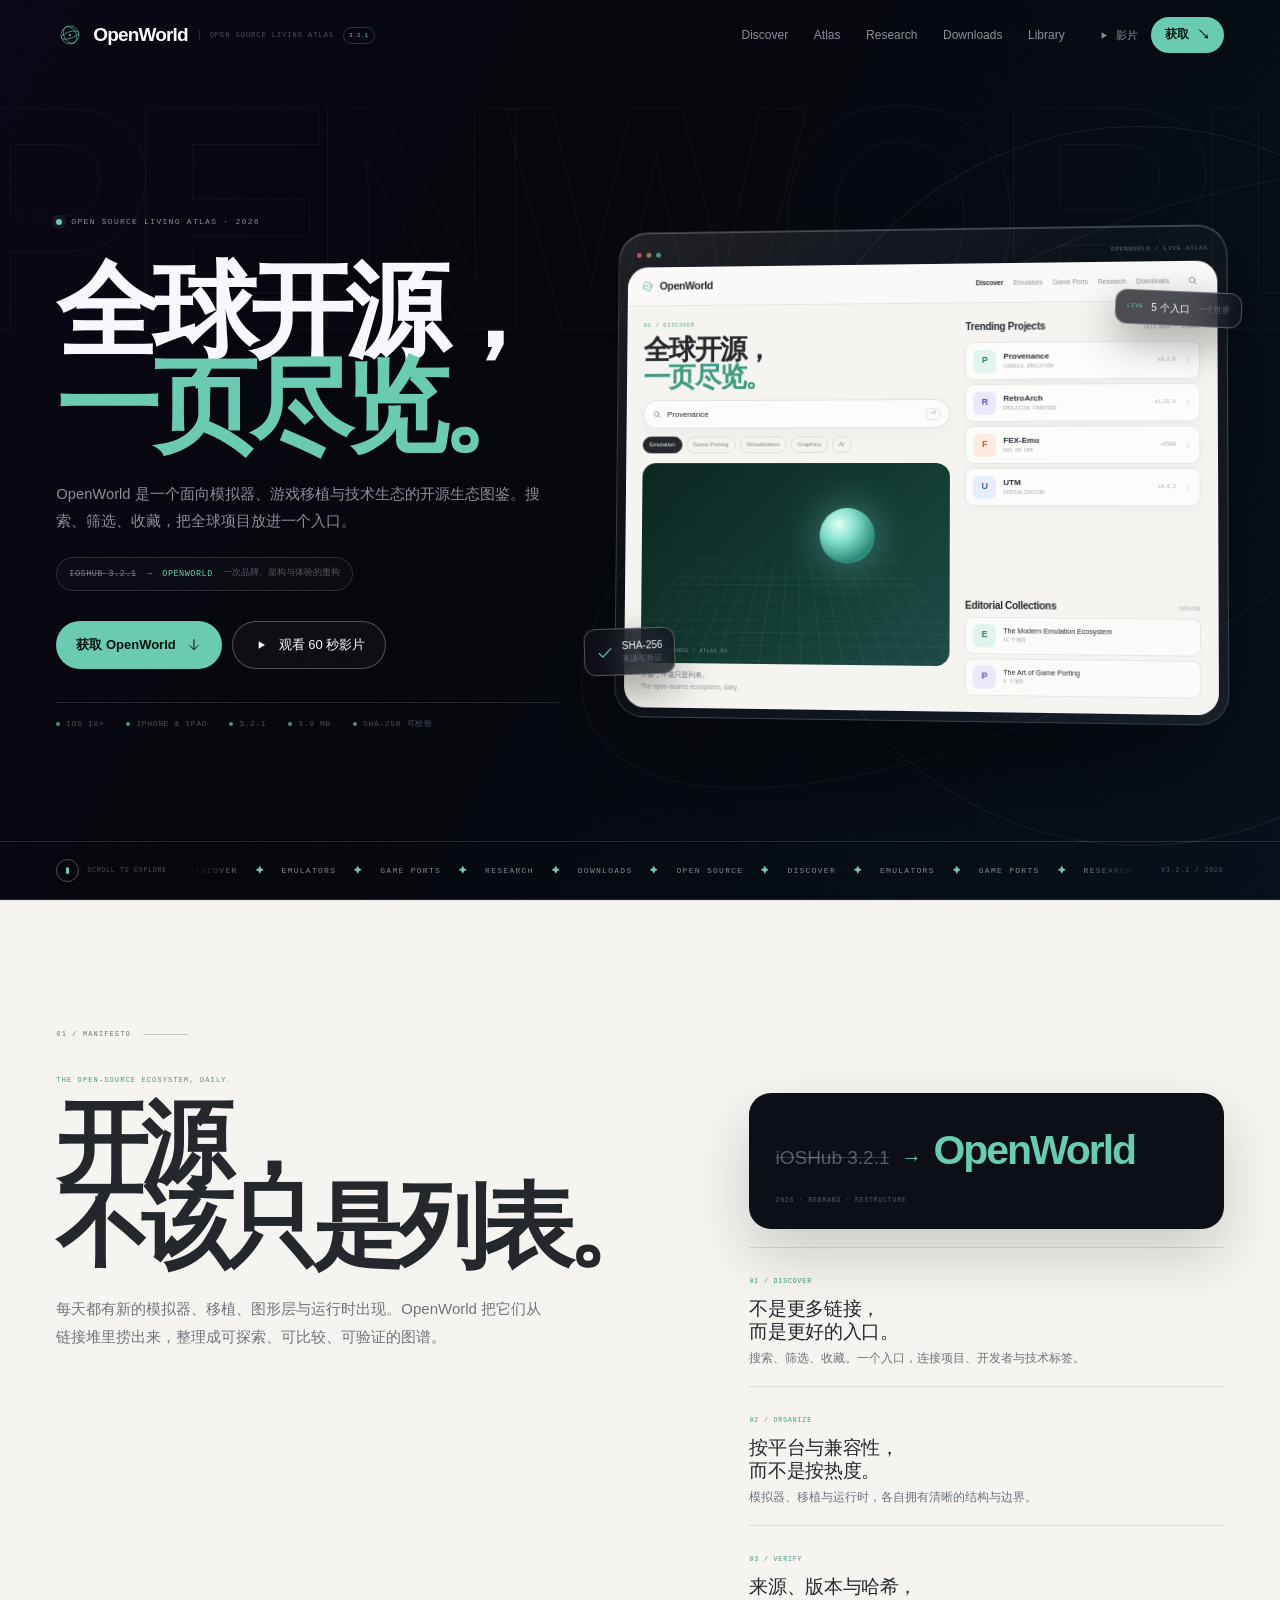
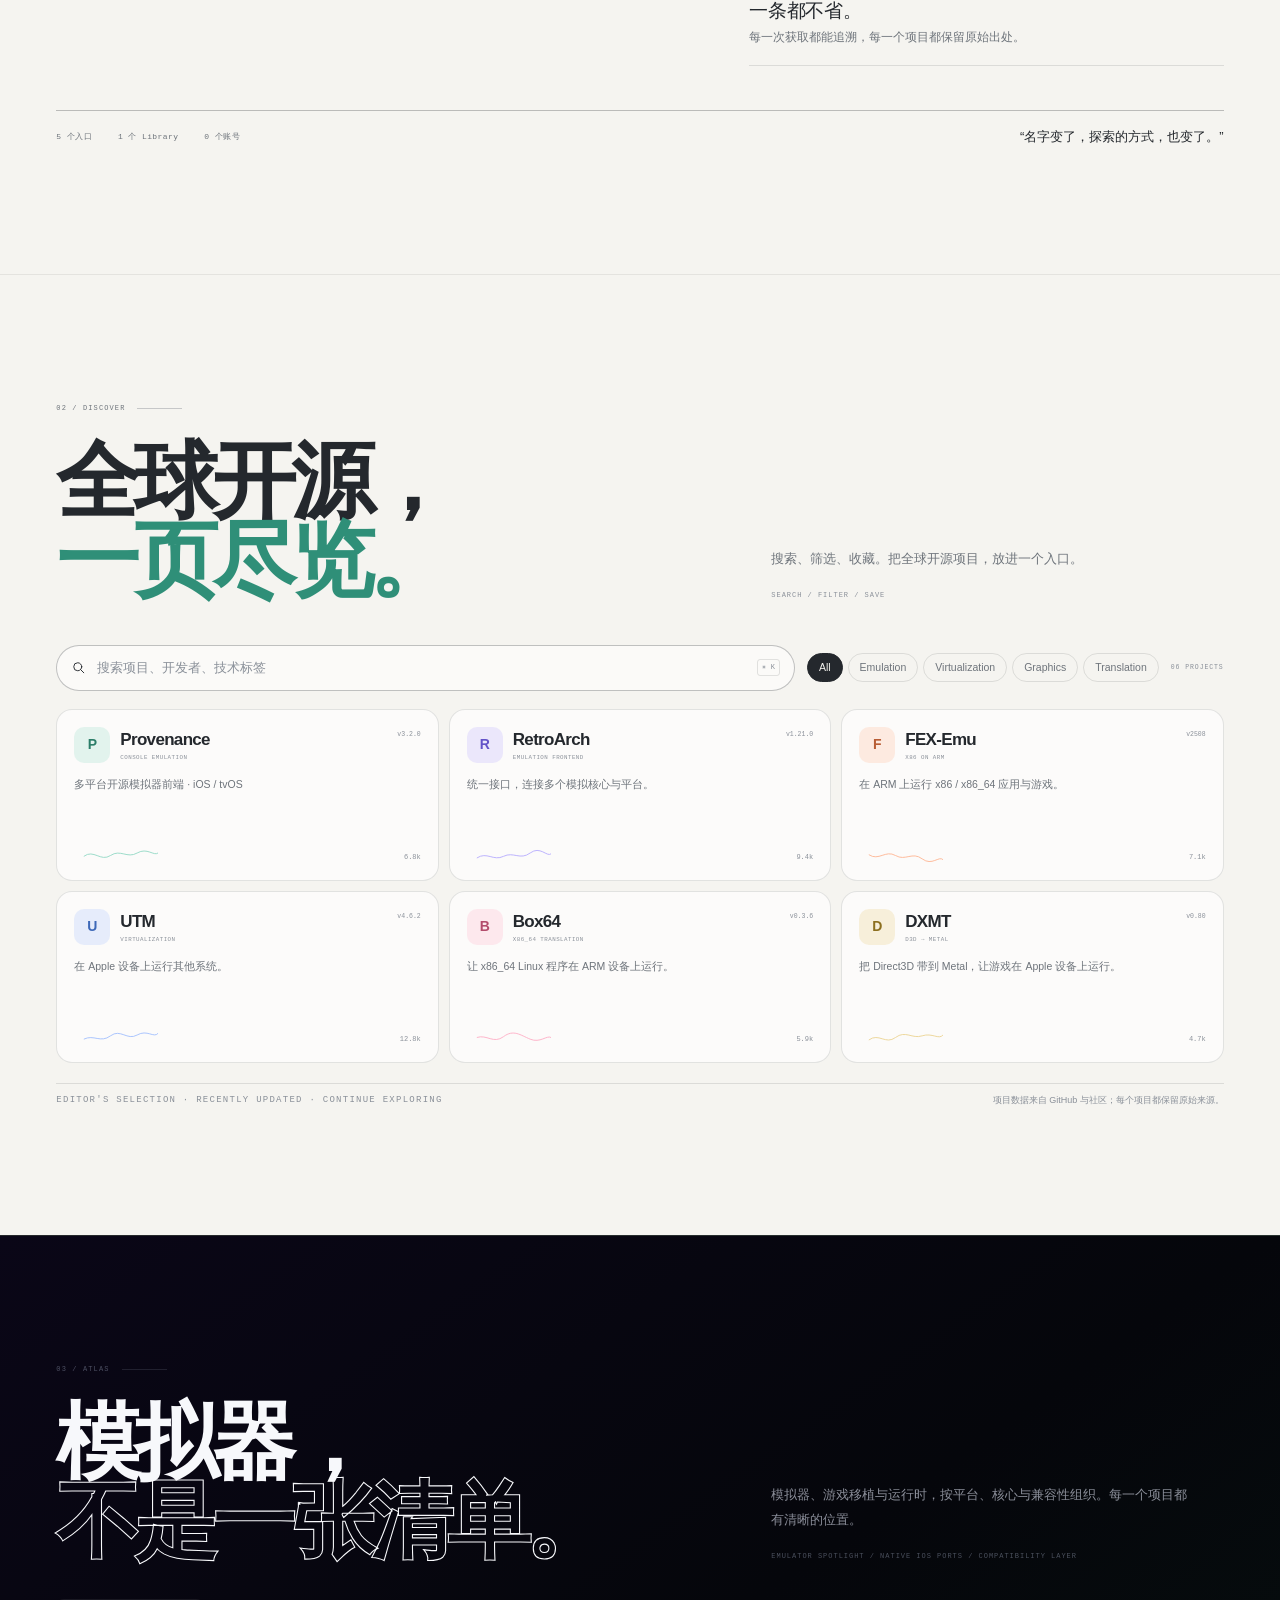
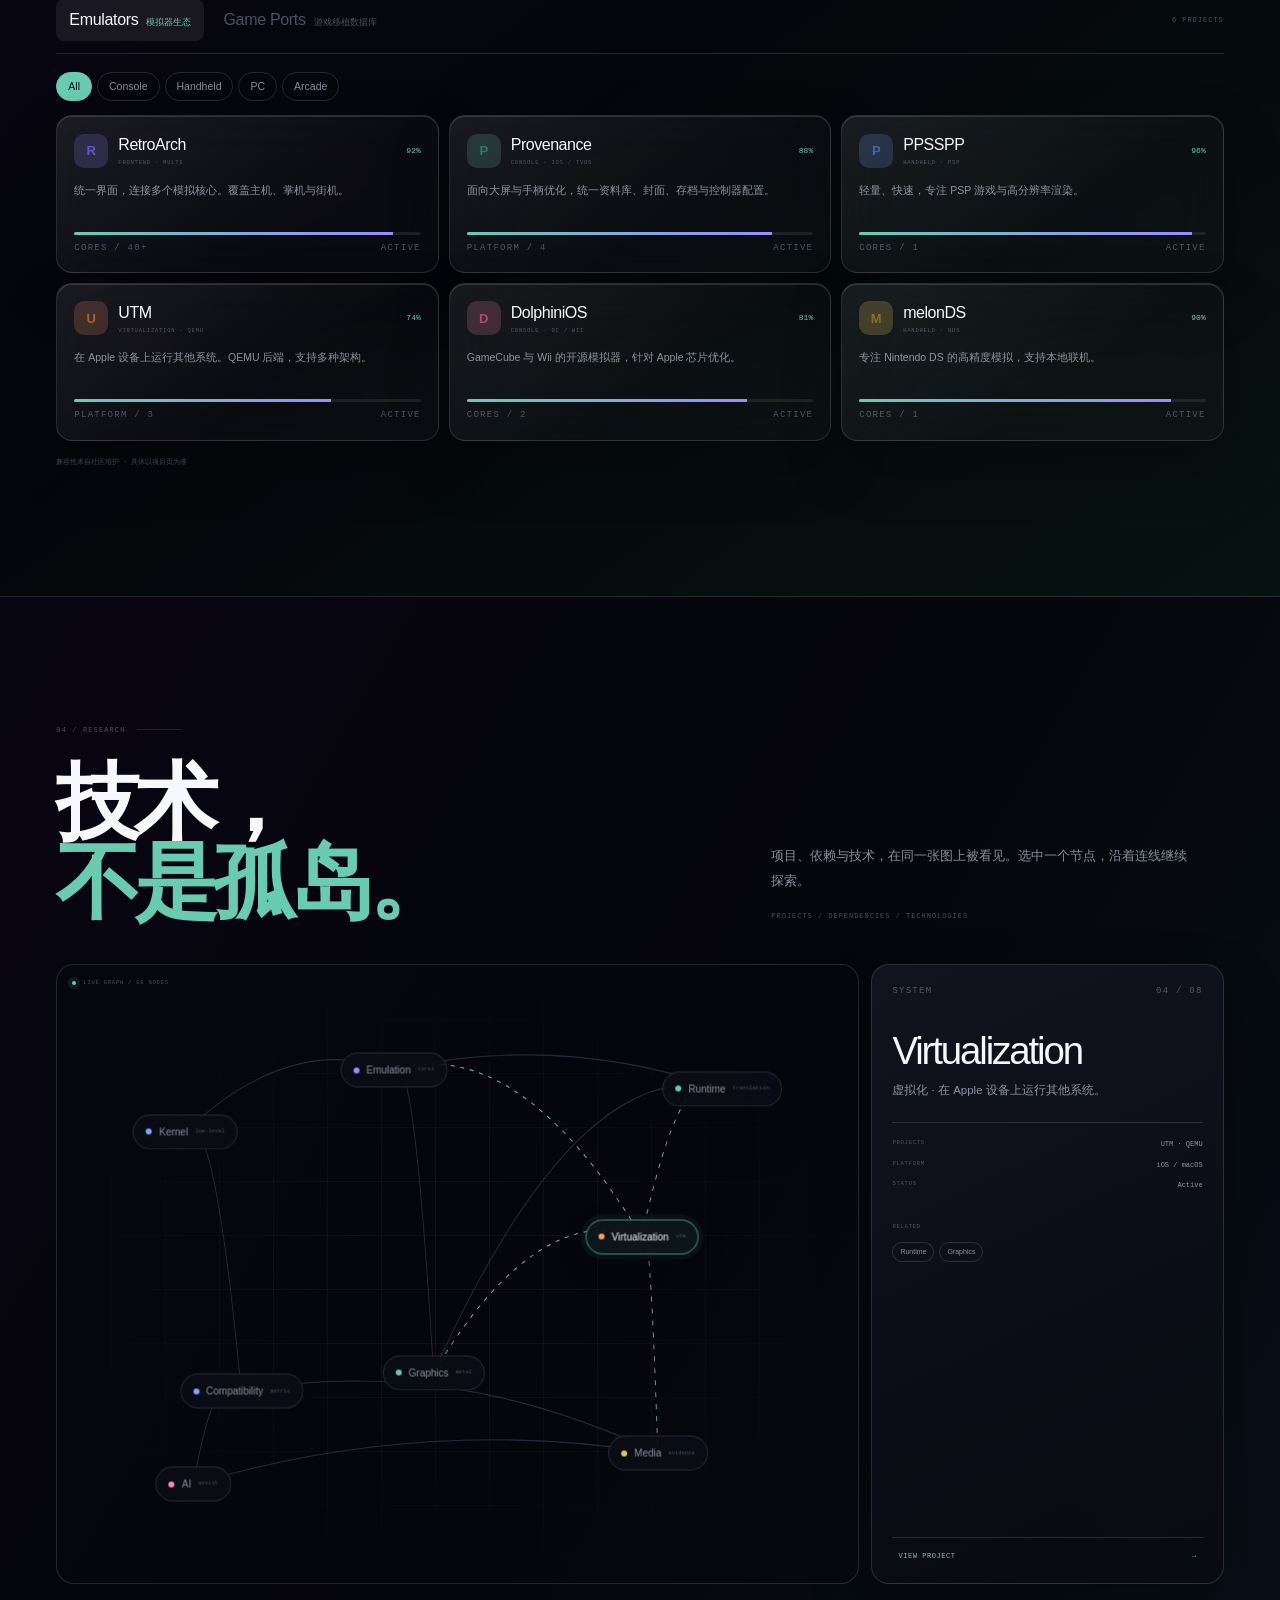
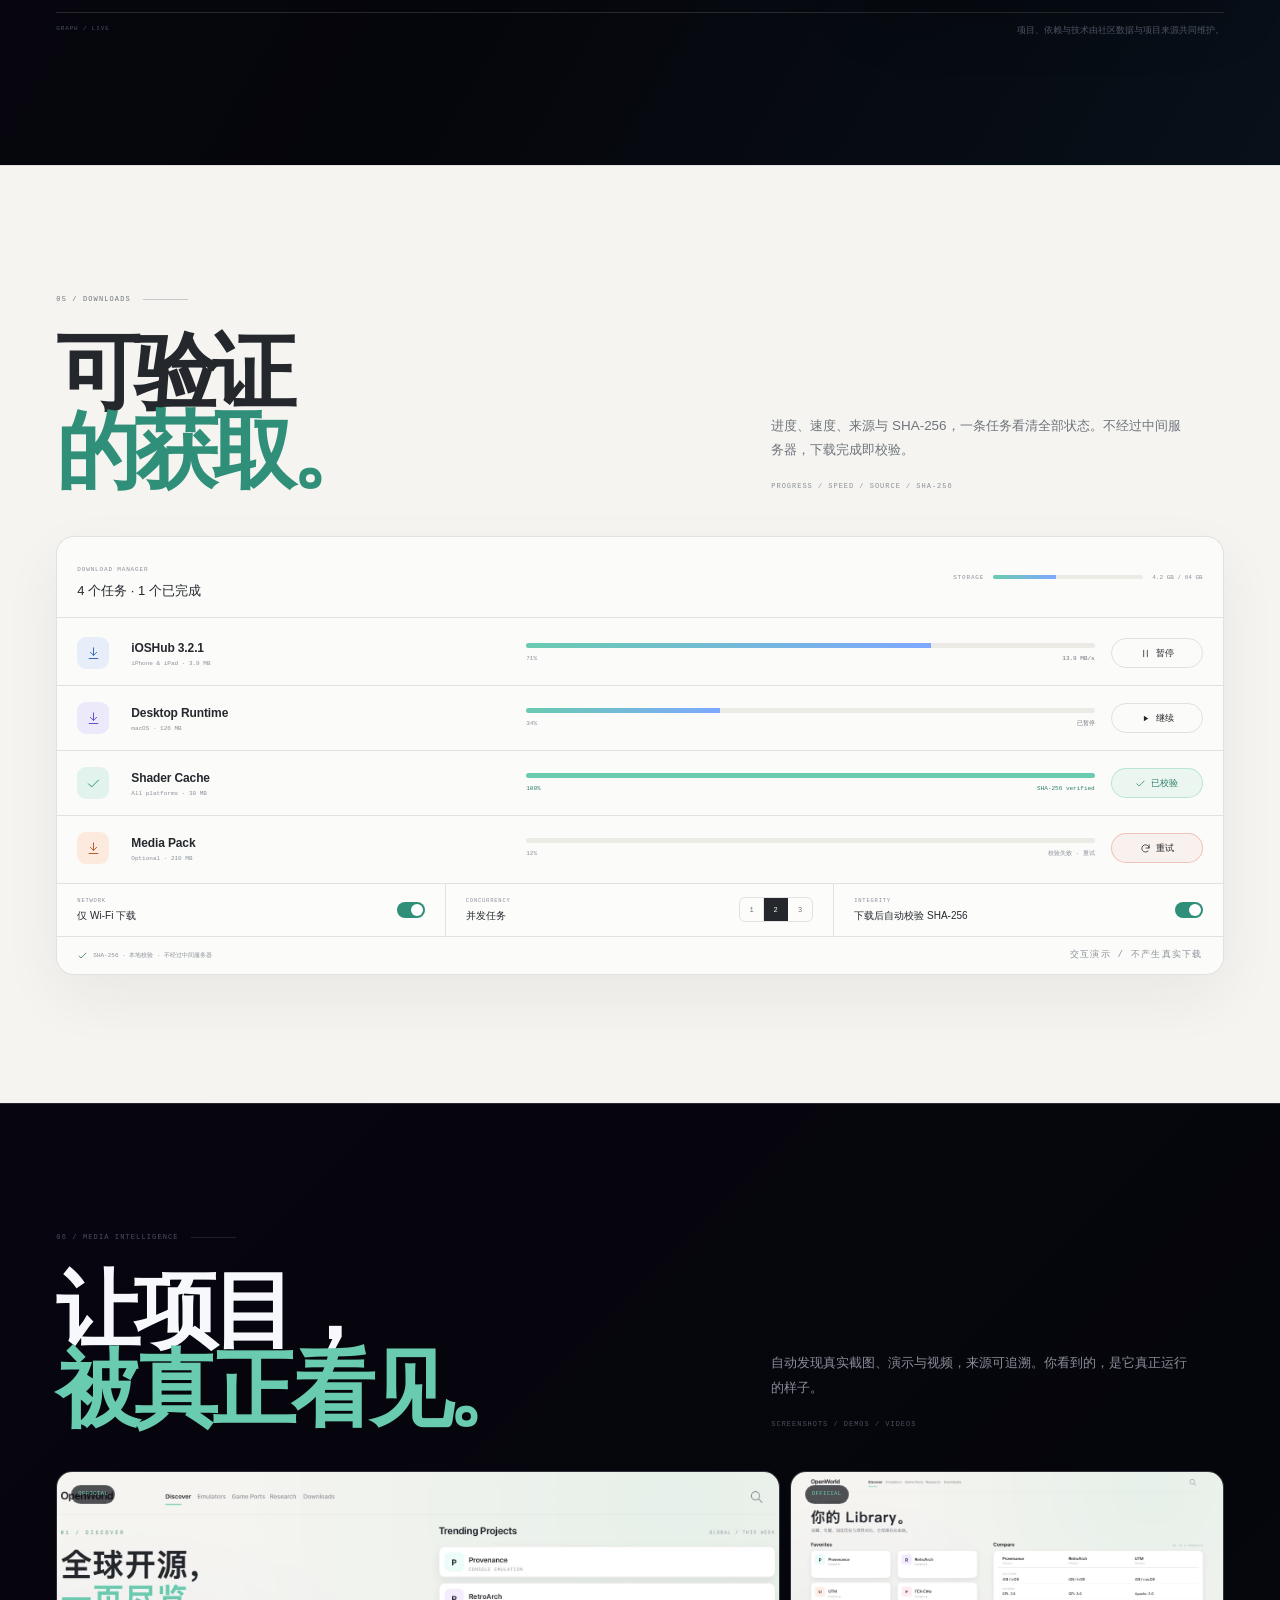
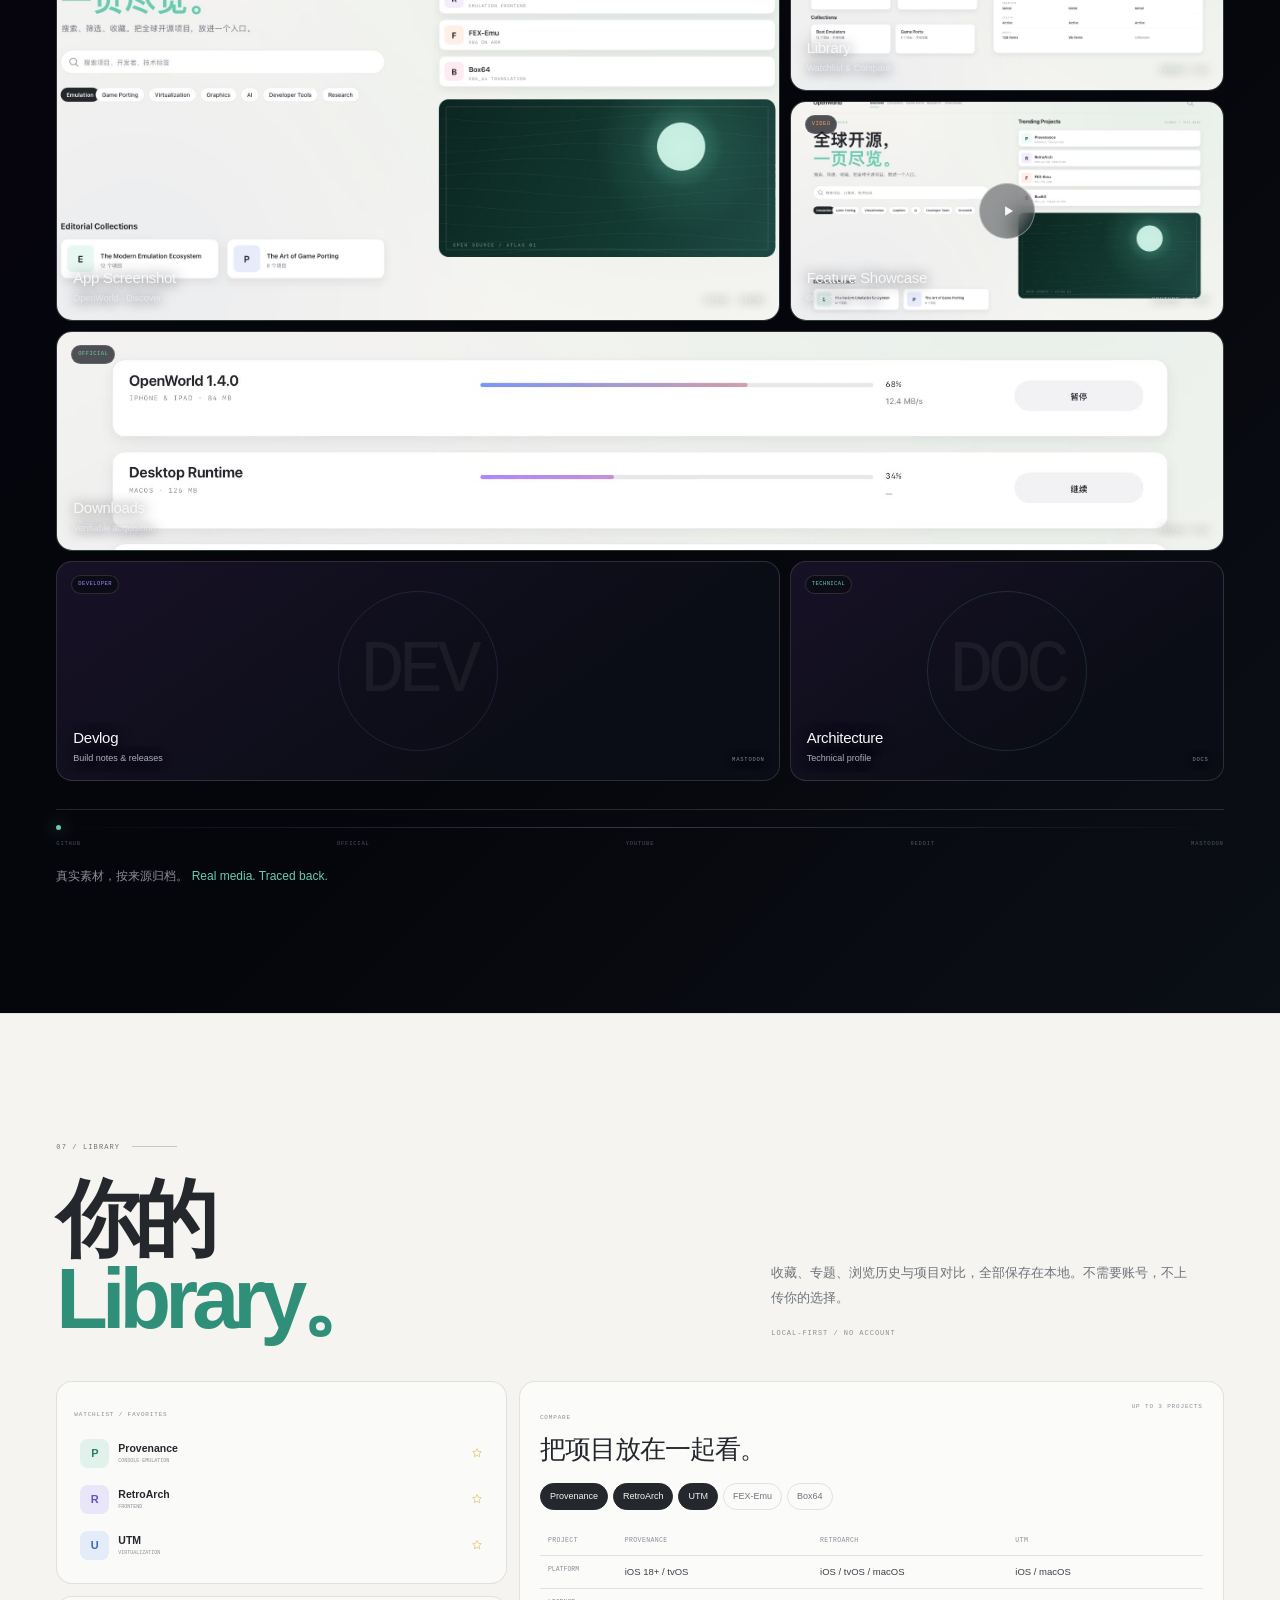
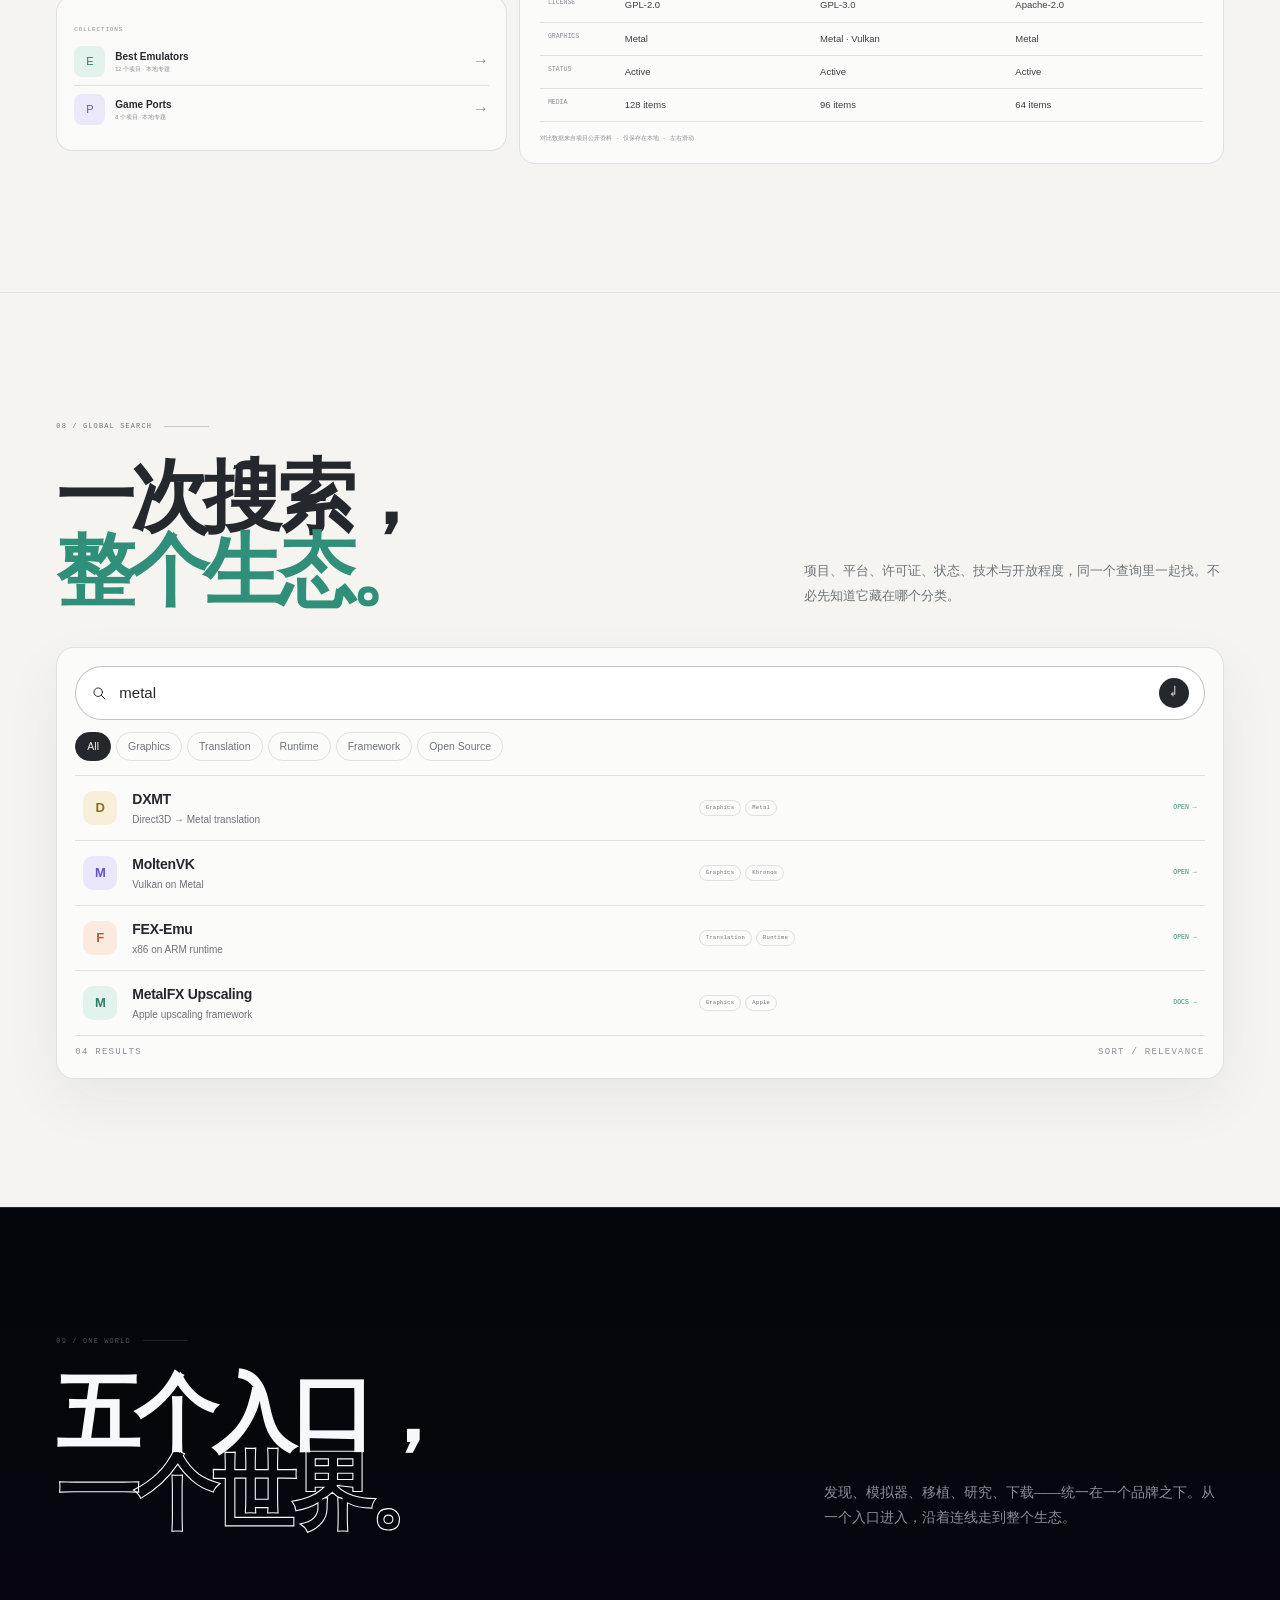
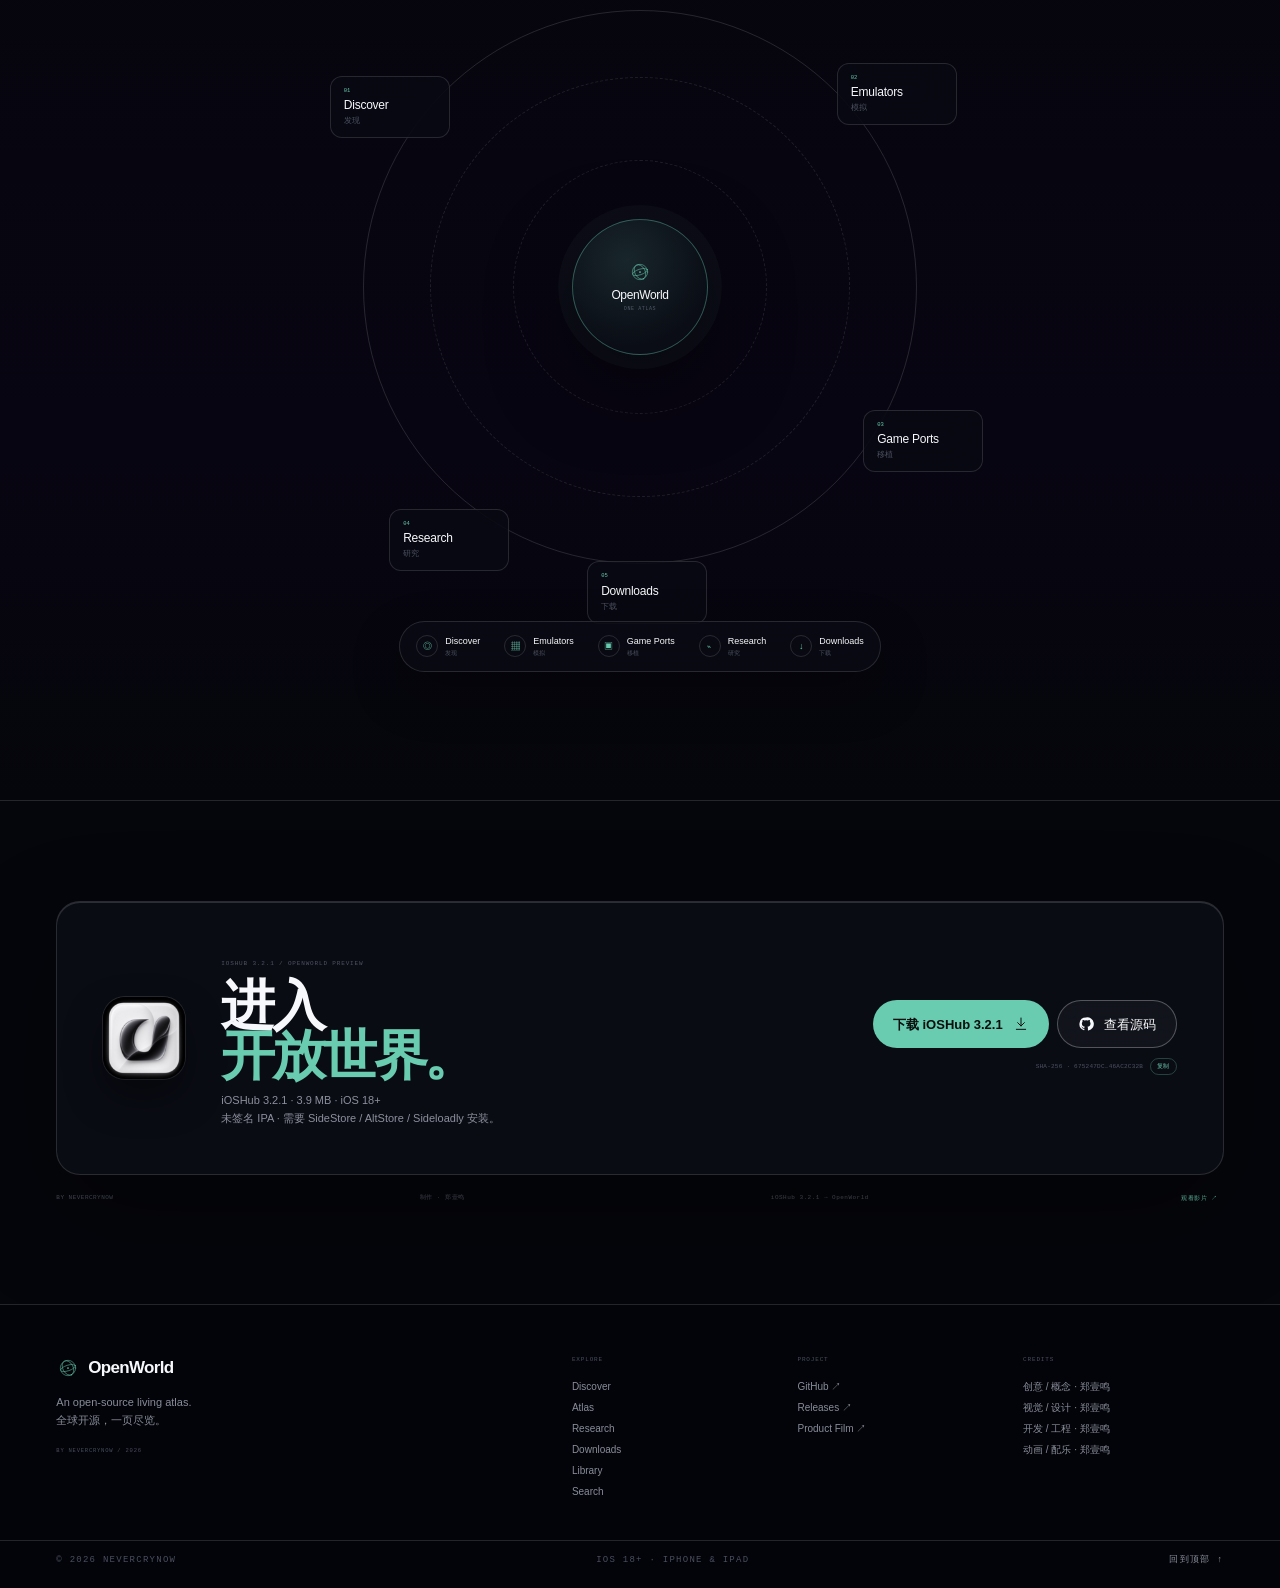
==== commit 564a5021: "Disable stale HTML caching on Pages" ====
--- a/index.html
+++ b/index.html
@@ -1,7 +1,10 @@
 <!doctype html>
-<html lang="zh-CN">
+<html lang="zh-CN" data-build="v3-2026-11-16">
 <head>
 <meta charset="utf-8">
+<meta http-equiv="Cache-Control" content="no-cache, no-store, must-revalidate">
+<meta http-equiv="Pragma" content="no-cache">
+<meta http-equiv="Expires" content="0">
 <meta name="viewport" content="width=device-width, initial-scale=1, viewport-fit=cover">
 <title>OpenWorld — 全球开源，一页尽览。</title>
 <meta name="description" content="OpenWorld 是一个面向模拟器、游戏移植与技术生态的开源生态图鉴。搜索、筛选、收藏，把全球开源项目放进一个入口。">
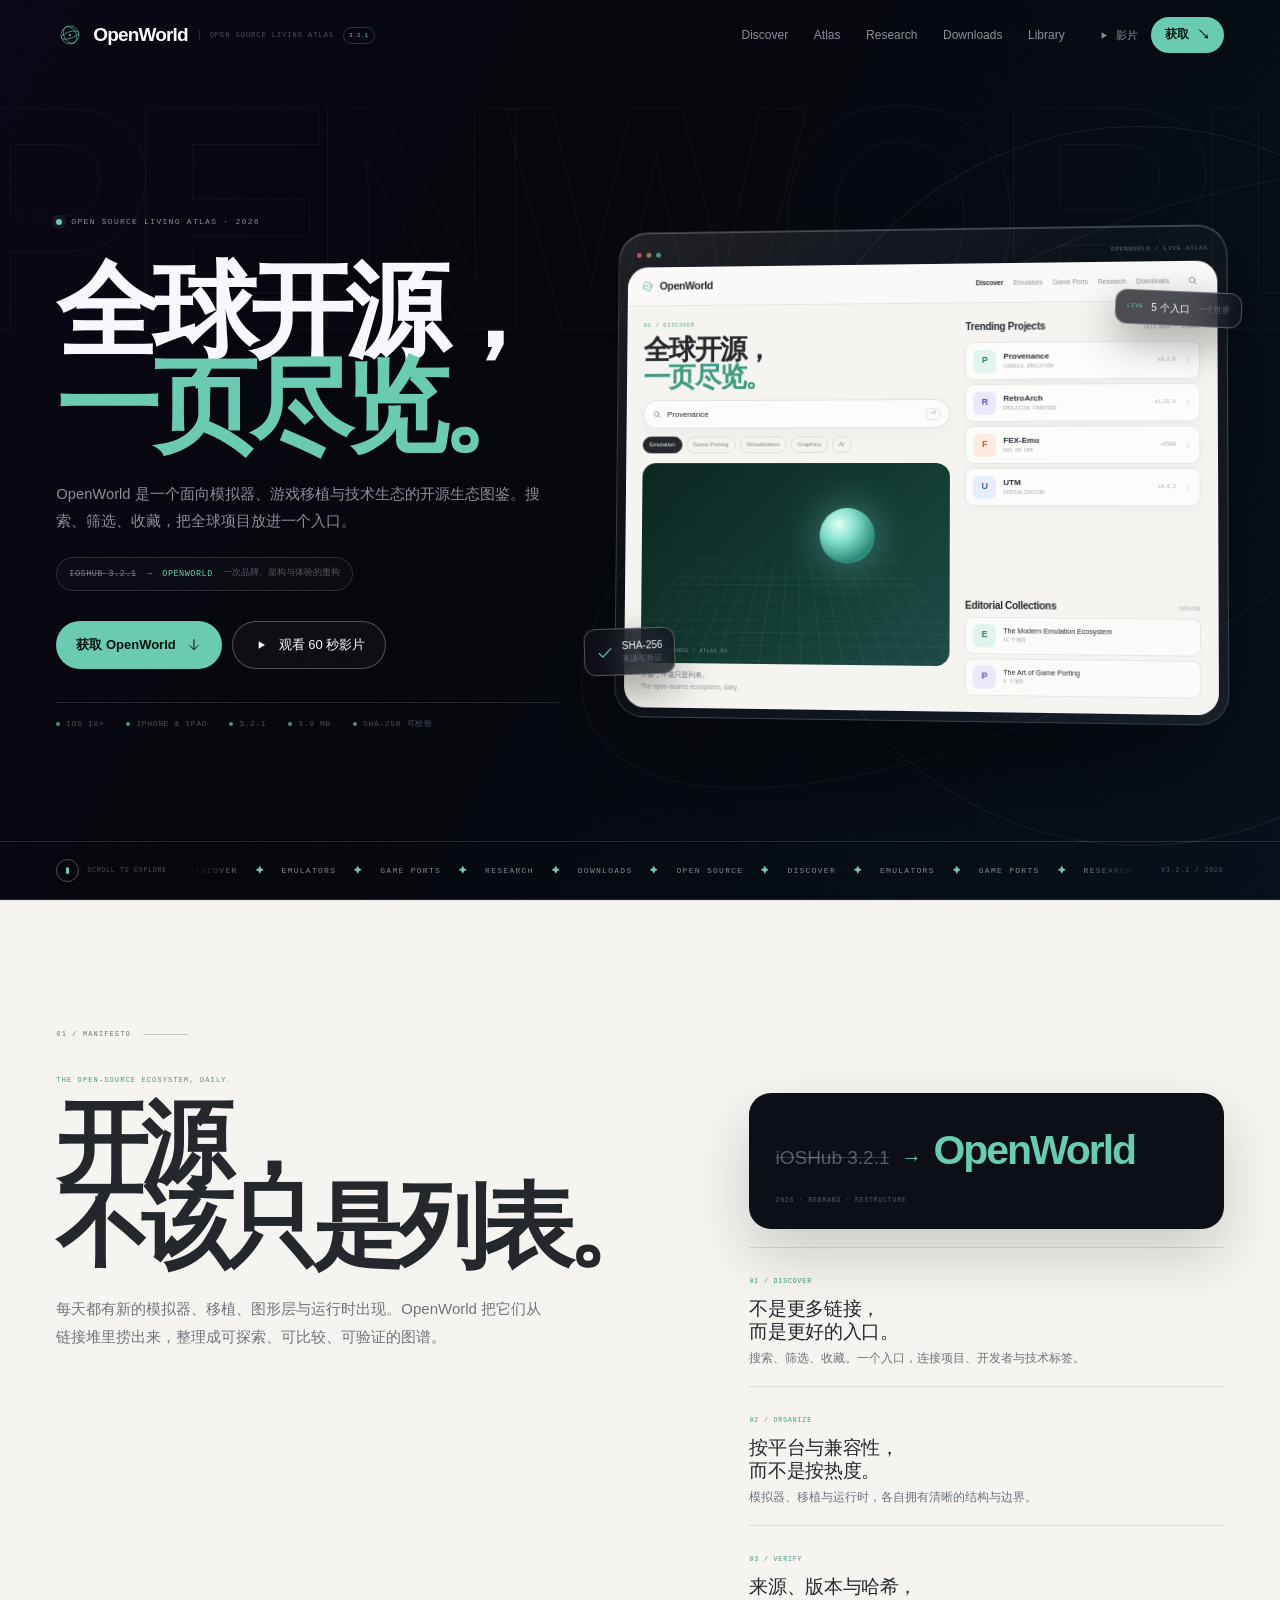
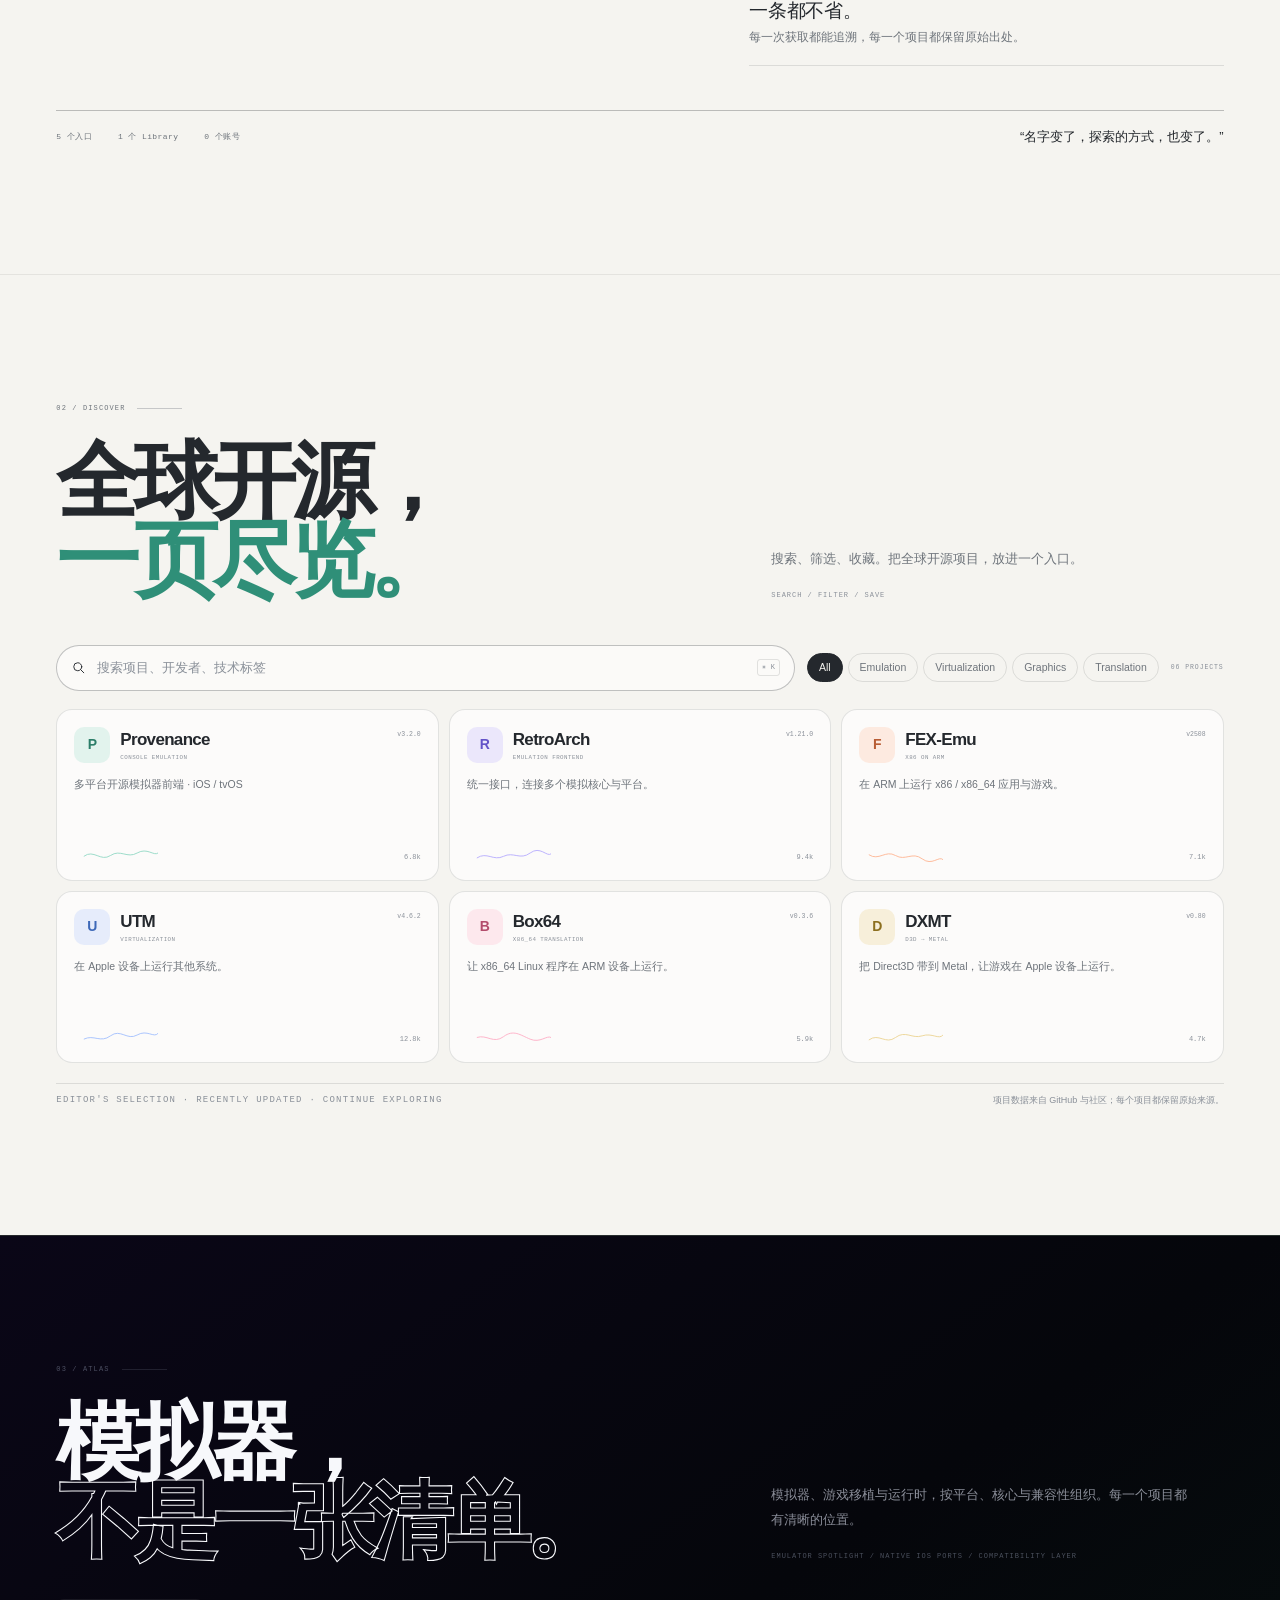
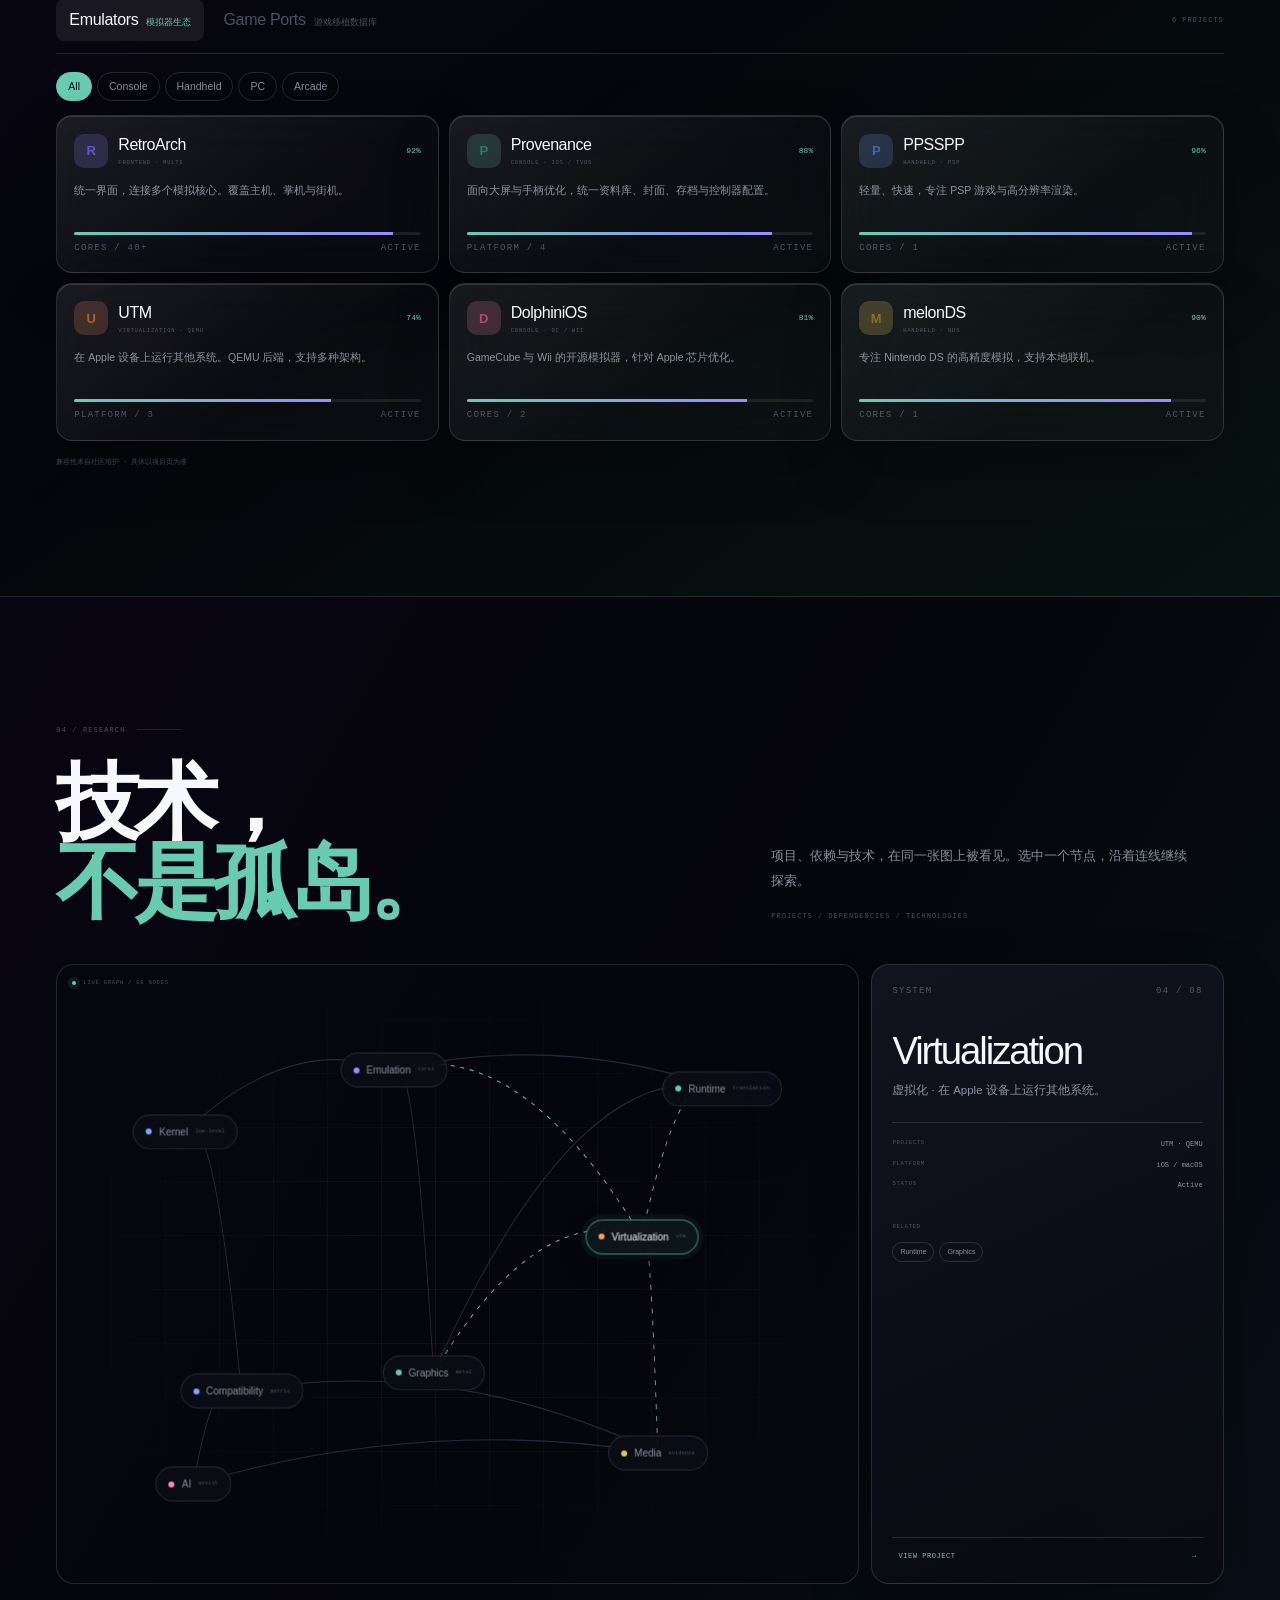
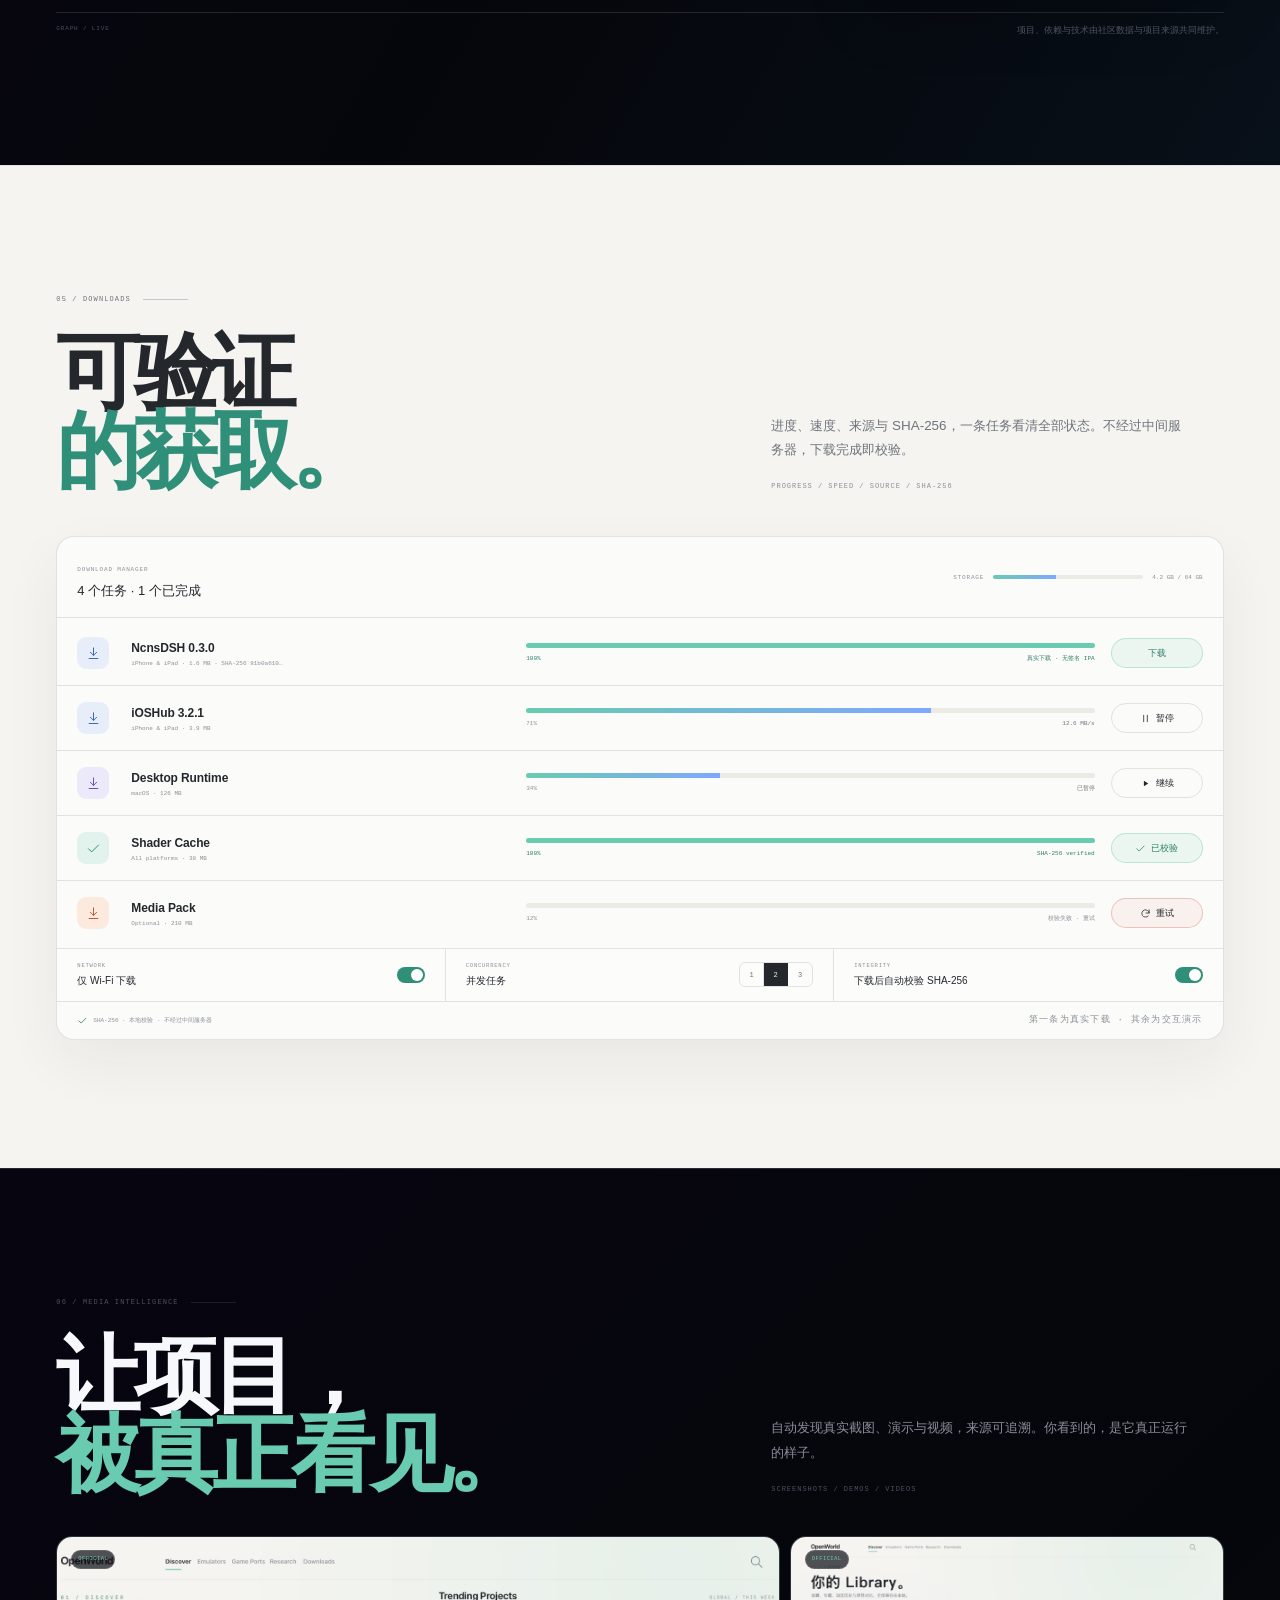
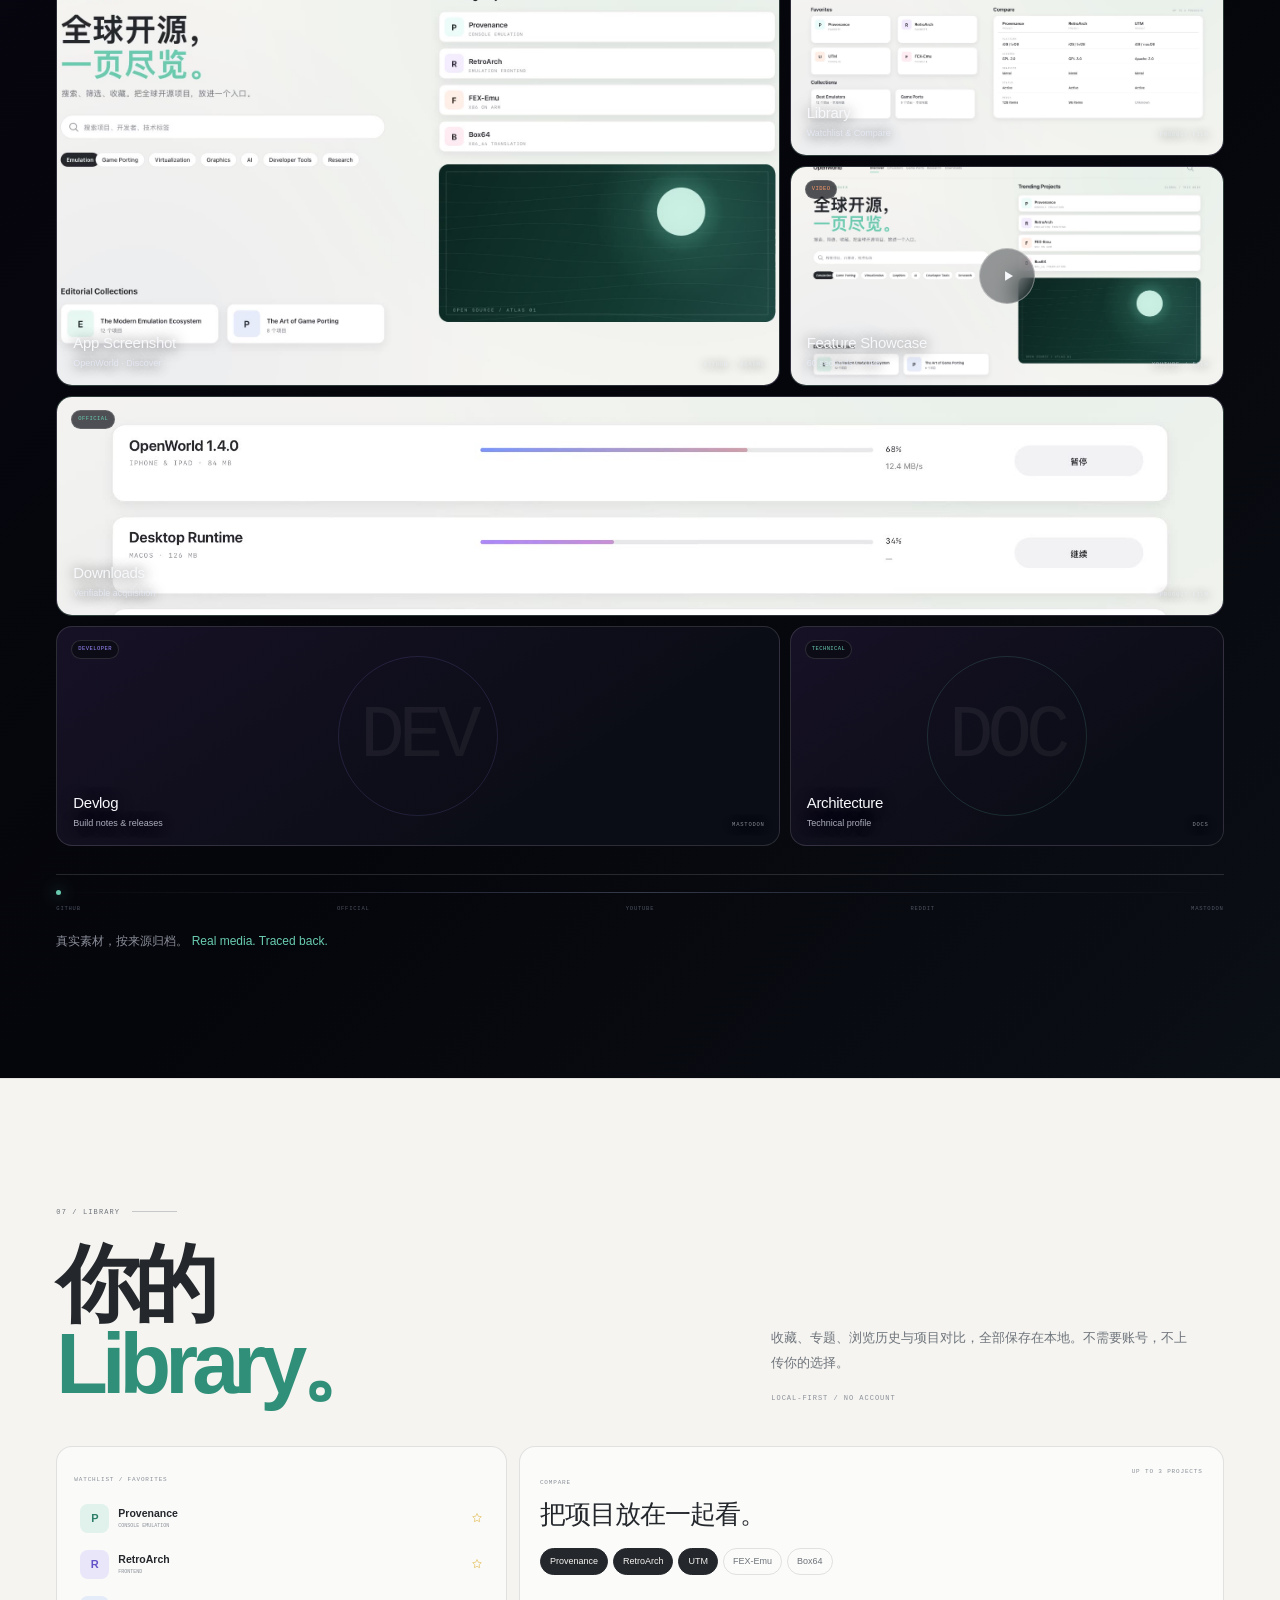
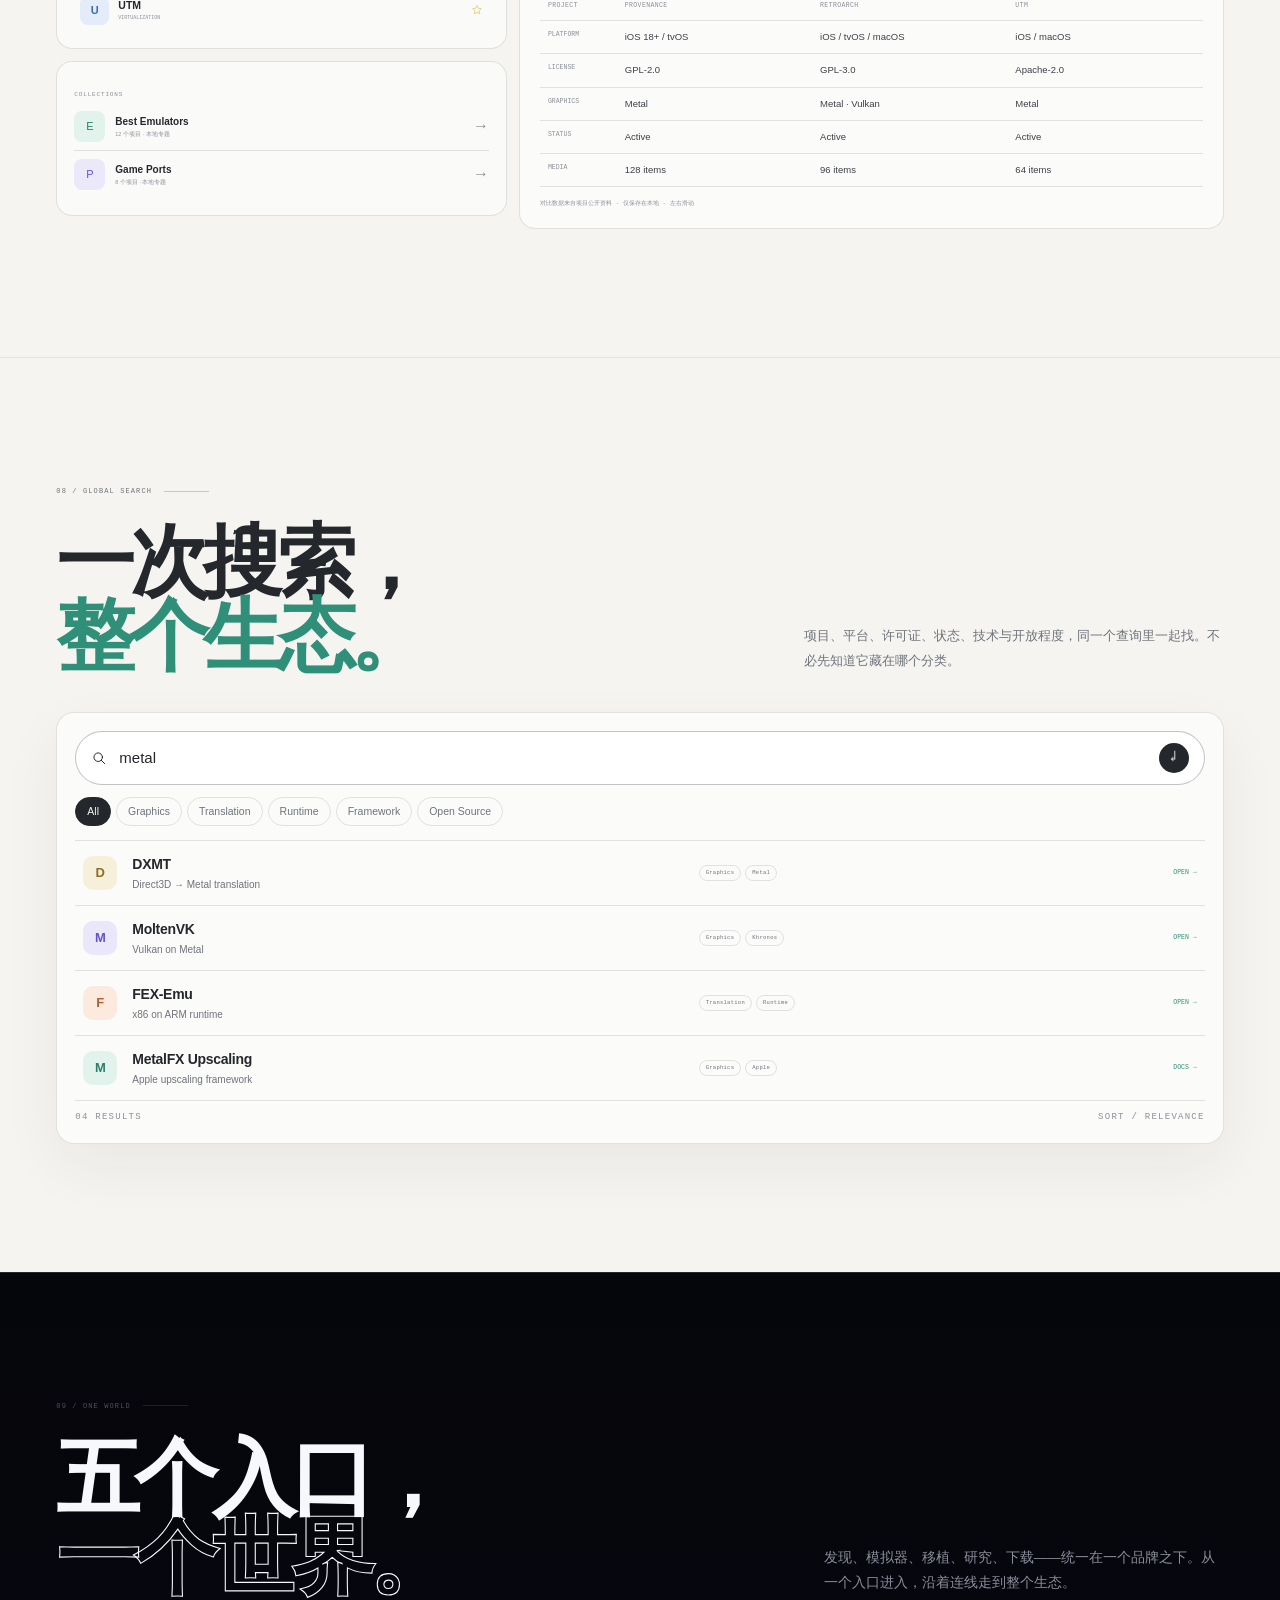
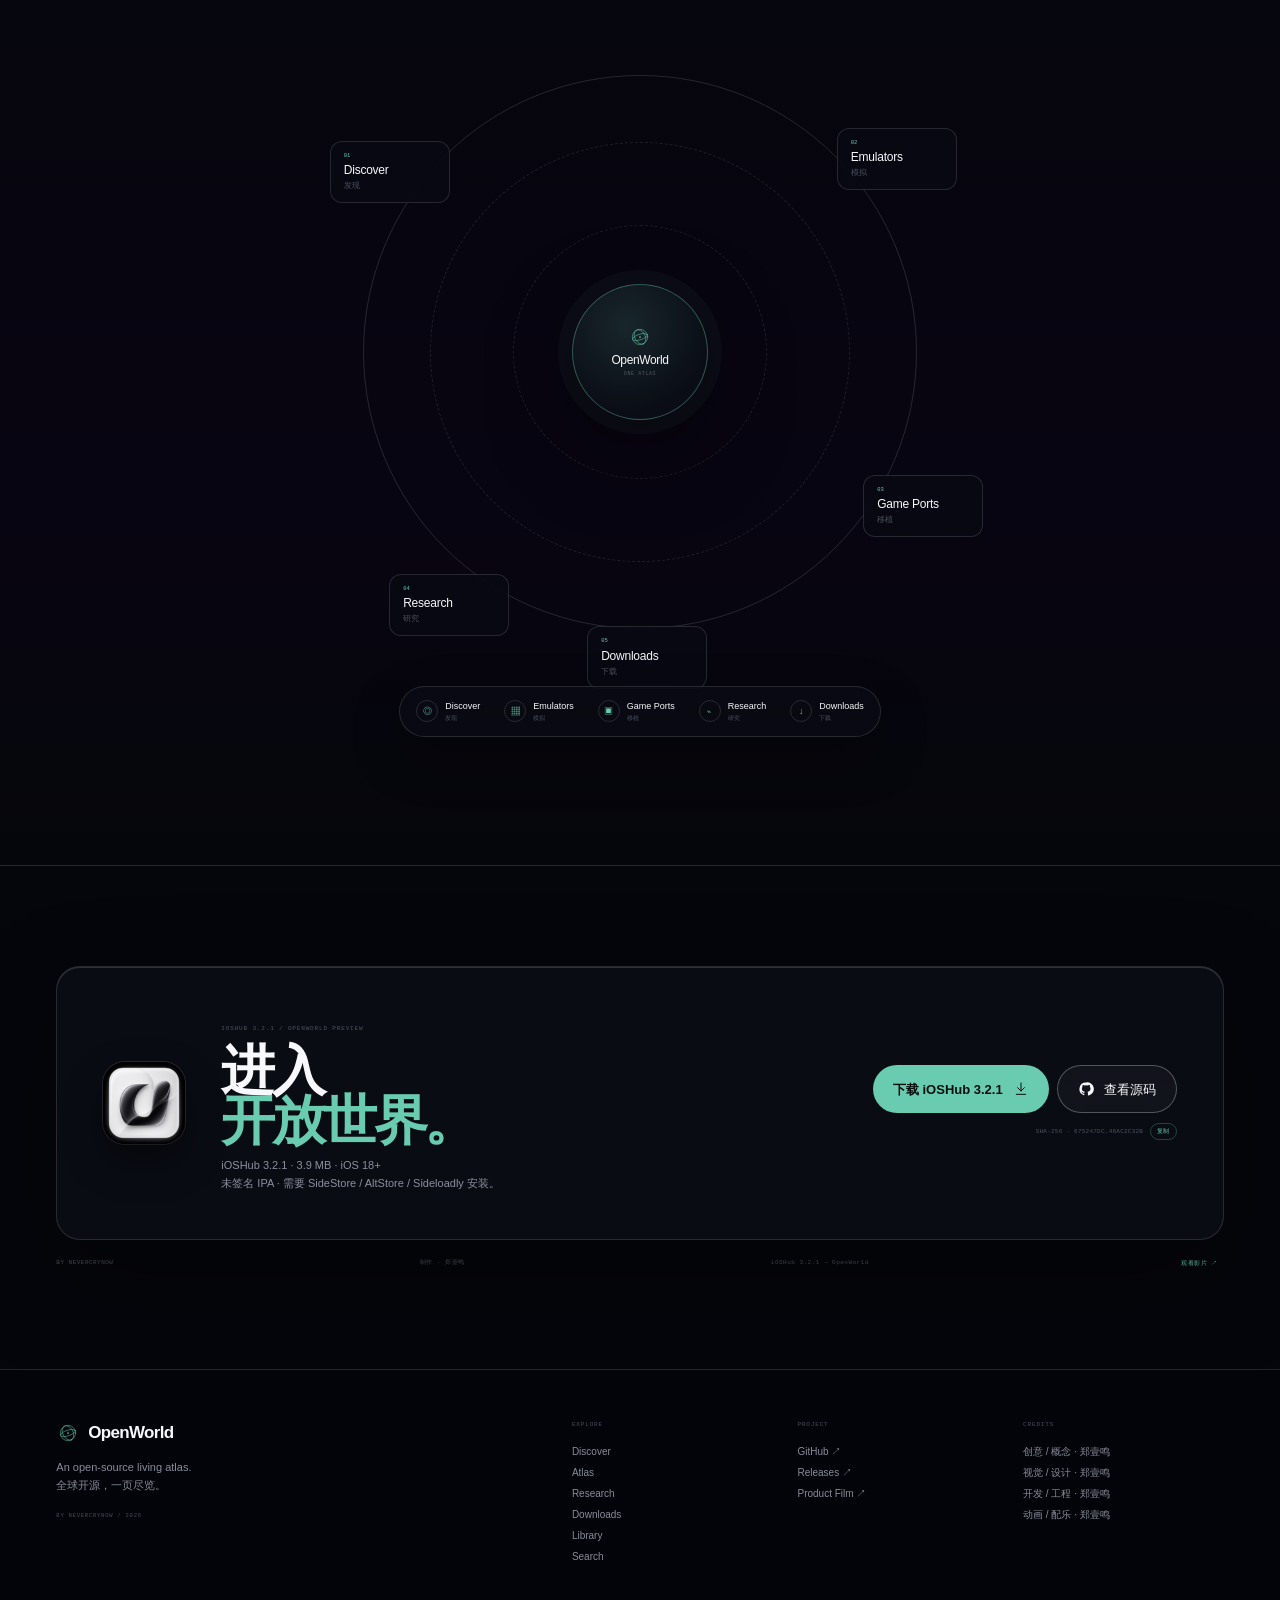
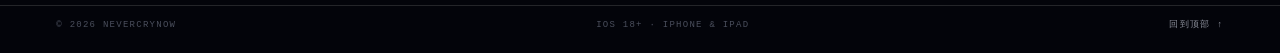
==== commit 75827c96: "Publish NcnsDSH 0.3.0 download" ====
--- a/index.html
+++ b/index.html
@@ -423,8 +423,14 @@
         <div class="section-head-side reveal" data-delay="1"><p>进度、速度、来源与 SHA-256，一条任务看清全部状态。不经过中间服务器，下载完成即校验。</p><span class="mono">PROGRESS / SPEED / SOURCE / SHA-256</span></div>
       </div>
       <div class="download-manager reveal" data-delay="1">
-        <div class="dm-head"><div><span class="mono">DOWNLOAD MANAGER</span><strong>4 个任务 · 1 个已完成</strong></div><div class="dm-storage"><span class="mono">STORAGE</span><div class="dm-storage-bar"><i style="--p:42%"></i></div><em>4.2 GB / 64 GB</em></div></div>
+        <div class="dm-head"><div><span class="mono">DOWNLOAD MANAGER</span><strong>5 个任务 · 2 个已完成</strong></div><div class="dm-storage"><span class="mono">STORAGE</span><div class="dm-storage-bar"><i style="--p:42%"></i></div><em>4.2 GB / 64 GB</em></div></div>
         <div class="dl-list" id="dlList">
+          <a class="dl-row done" data-dl="ncnsdsh" href="downloads/NcnsDSH-0.3.0.ipa" download>
+            <span class="dl-icon blue"><svg viewBox="0 0 24 24" aria-hidden="true"><use href="#i-download"/></svg></span>
+            <div class="dl-info"><strong>NcnsDSH 0.3.0</strong><em>iPhone &amp; iPad · 1.6 MB · SHA-256 81b0a610…</em></div>
+            <div class="dl-progress"><div class="dl-bar"><i style="width:100%"></i></div><div class="dl-meta"><span class="dl-pct">100%</span><span class="dl-speed">真实下载 · 无签名 IPA</span></div></div>
+            <span class="dl-action verified"><span>下载</span></span>
+          </a>
           <div class="dl-row" data-dl="app">
             <span class="dl-icon blue"><svg viewBox="0 0 24 24" aria-hidden="true"><use href="#i-download"/></svg></span>
             <div class="dl-info"><strong>iOSHub 3.2.1</strong><em>iPhone &amp; iPad · 3.9 MB</em></div>
@@ -455,7 +461,7 @@
           <div class="dl-setting"><div><span class="mono">CONCURRENCY</span><strong>并发任务</strong></div><div class="dl-seg" role="group" aria-label="并发任务数"><button type="button">1</button><button type="button" class="active">2</button><button type="button">3</button></div></div>
           <div class="dl-setting"><div><span class="mono">INTEGRITY</span><strong>下载后自动校验 SHA-256</strong></div><button type="button" class="mini-switch" role="switch" aria-checked="true" data-dl-setting="hash" aria-label="自动校验 SHA-256"><span></span></button></div>
         </div>
-        <div class="dm-foot"><span><svg viewBox="0 0 24 24" aria-hidden="true"><use href="#i-check"/></svg> SHA-256 · 本地校验 · 不经过中间服务器</span><span class="mono">交互演示 / 不产生真实下载</span></div>
+        <div class="dm-foot"><span><svg viewBox="0 0 24 24" aria-hidden="true"><use href="#i-check"/></svg> SHA-256 · 本地校验 · 不经过中间服务器</span><span class="mono">第一条为真实下载 · 其余为交互演示</span></div>
       </div>
     </div>
   </section>
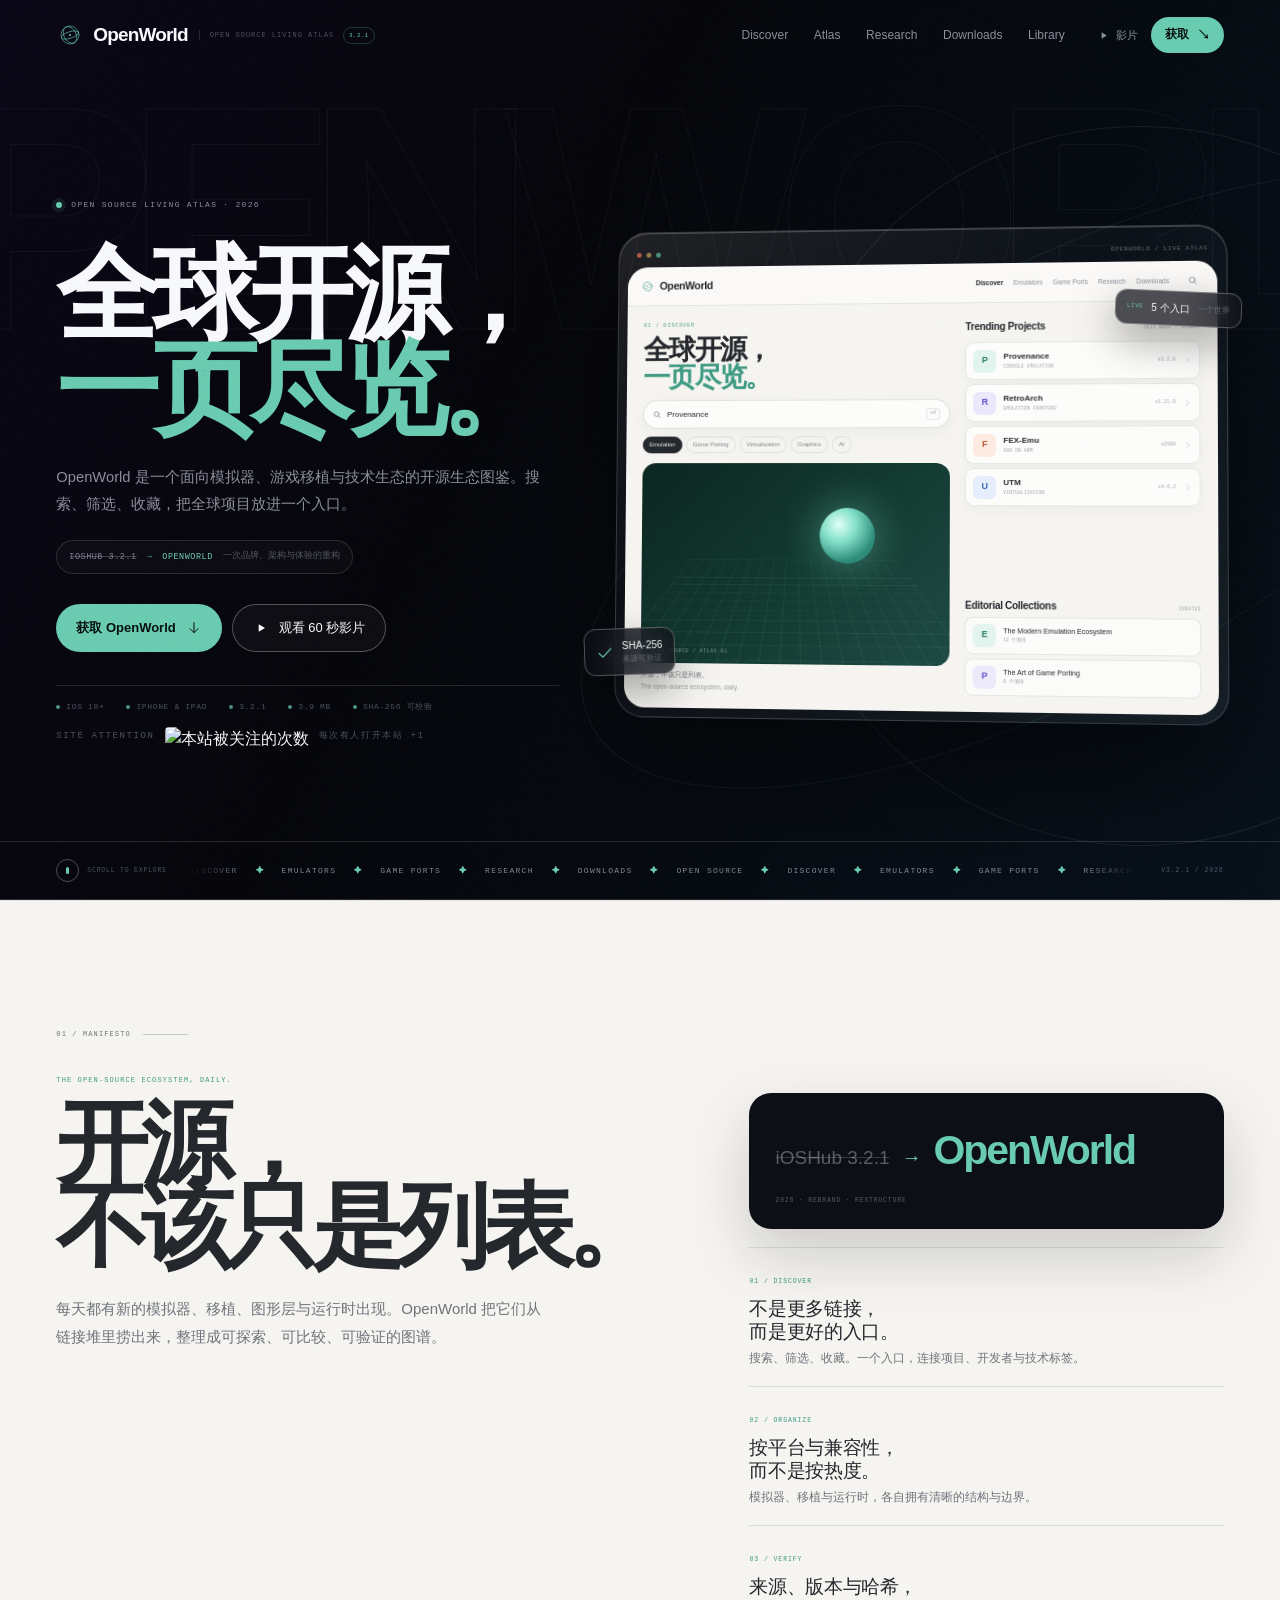
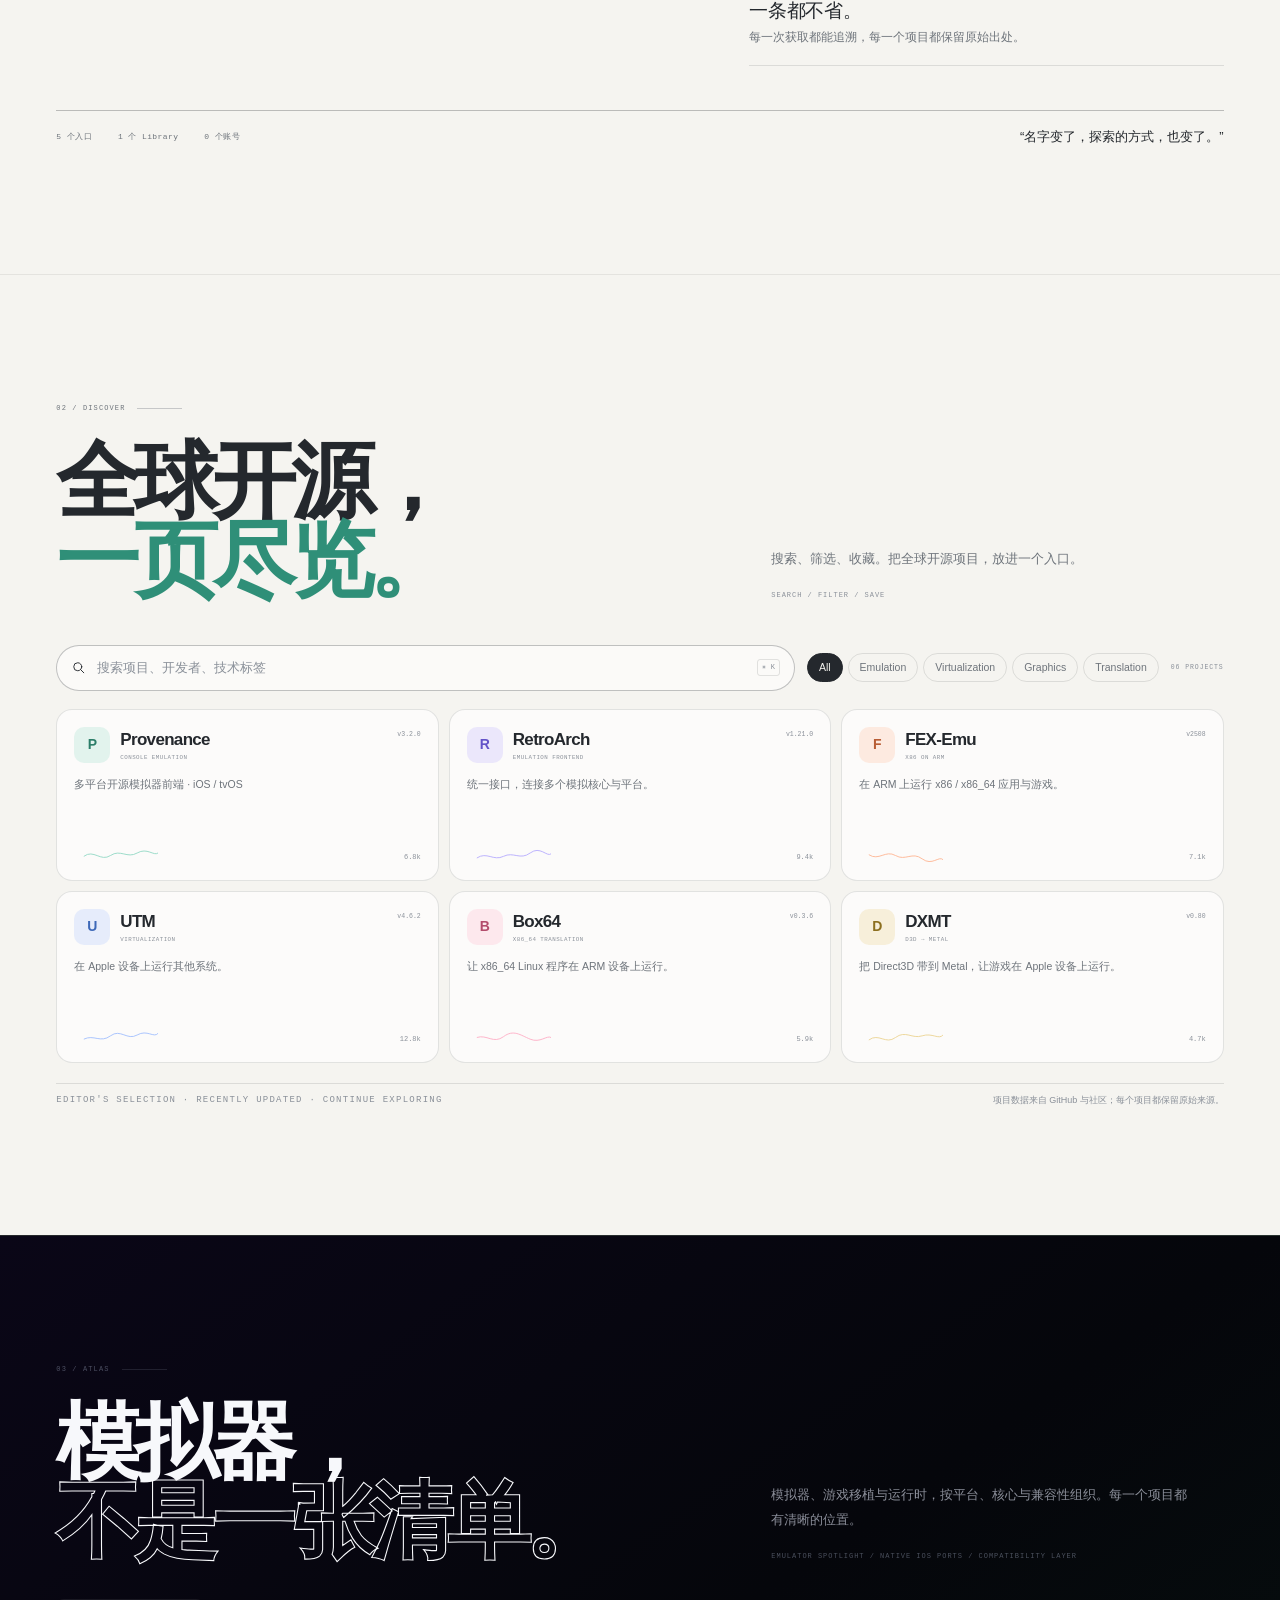
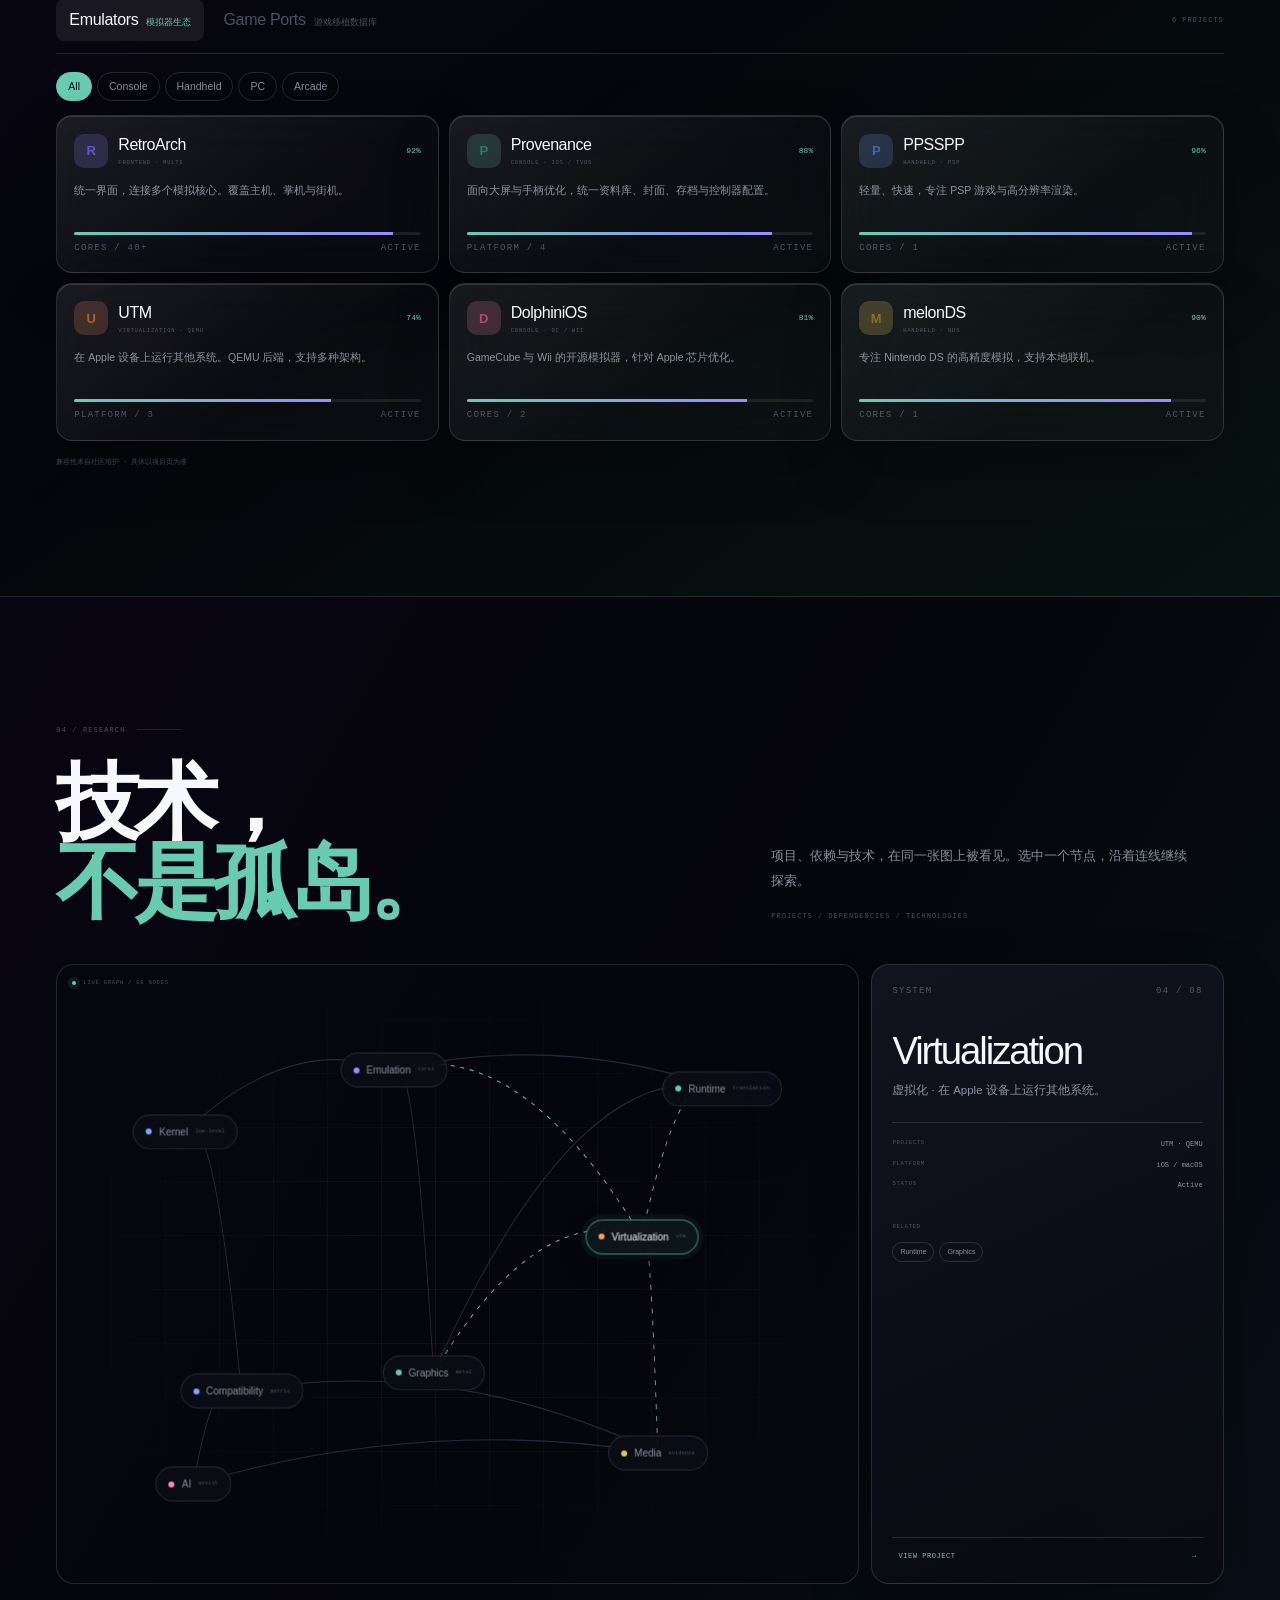
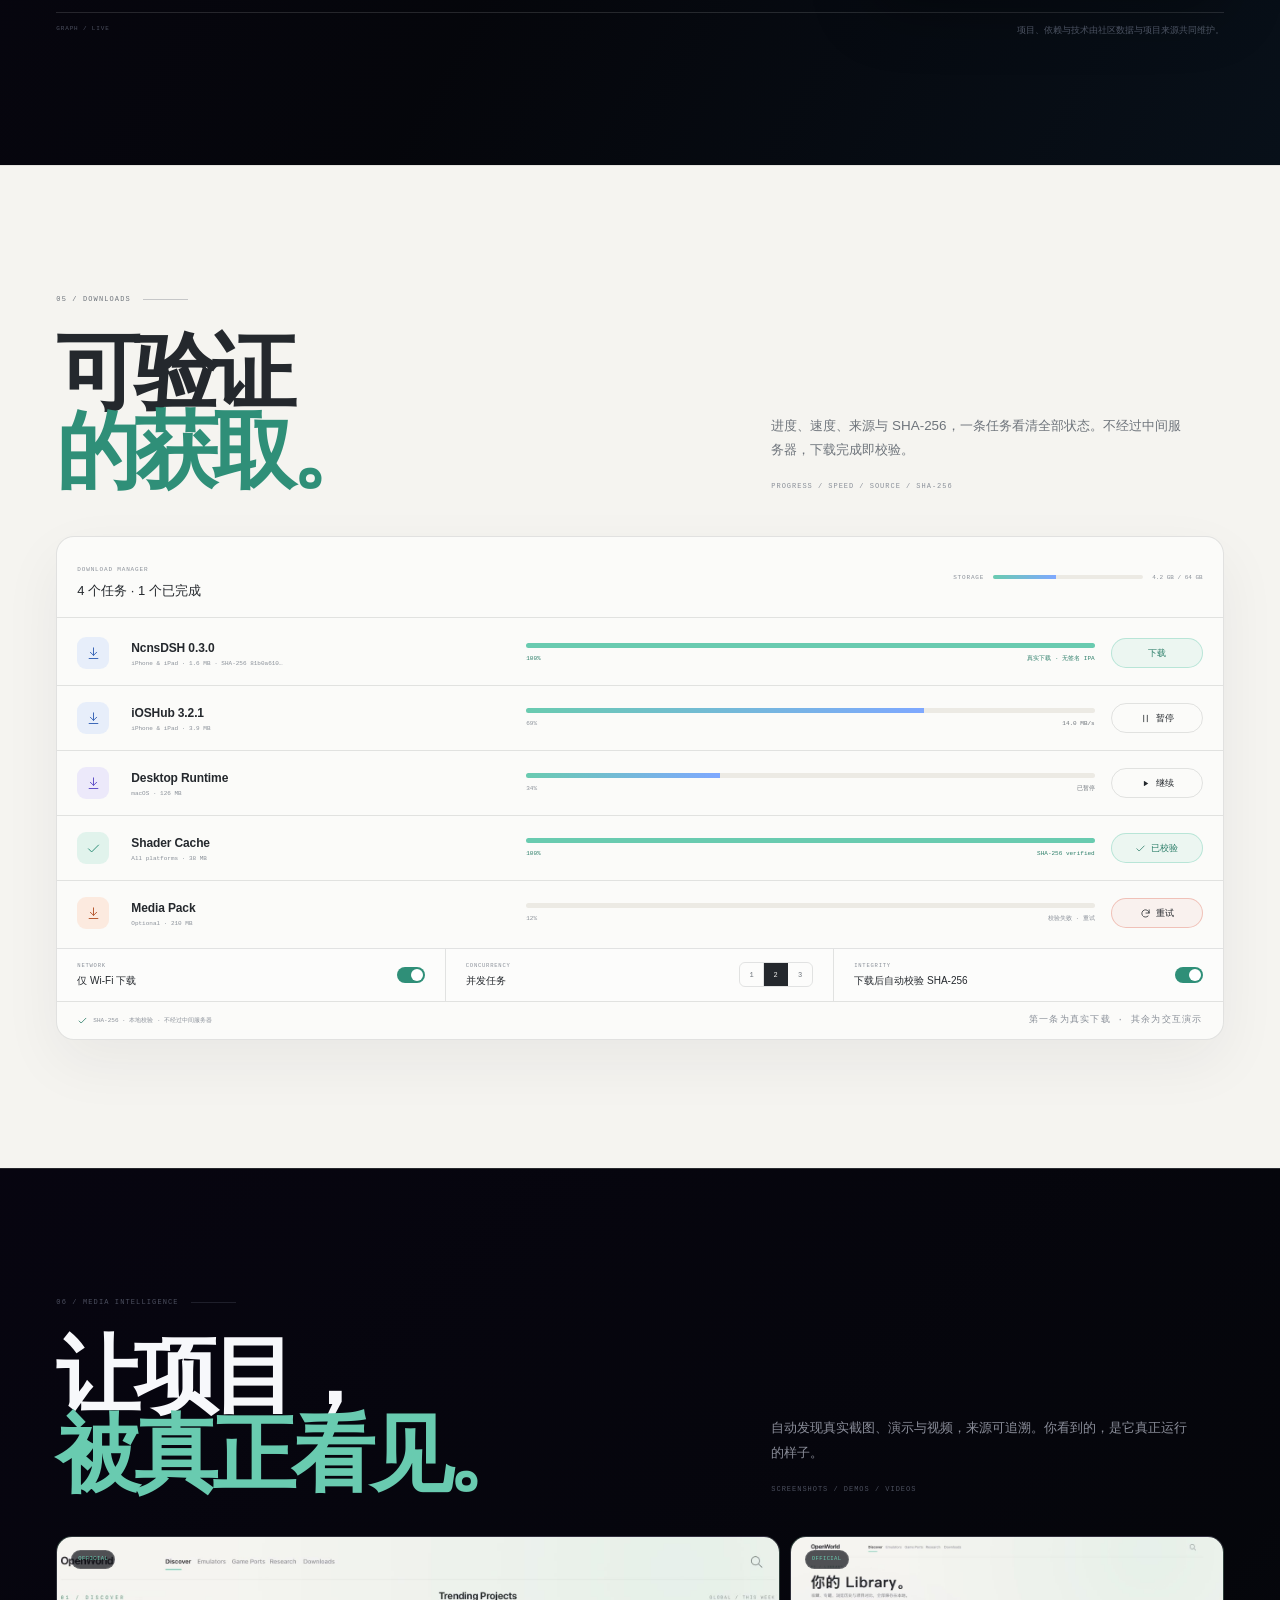
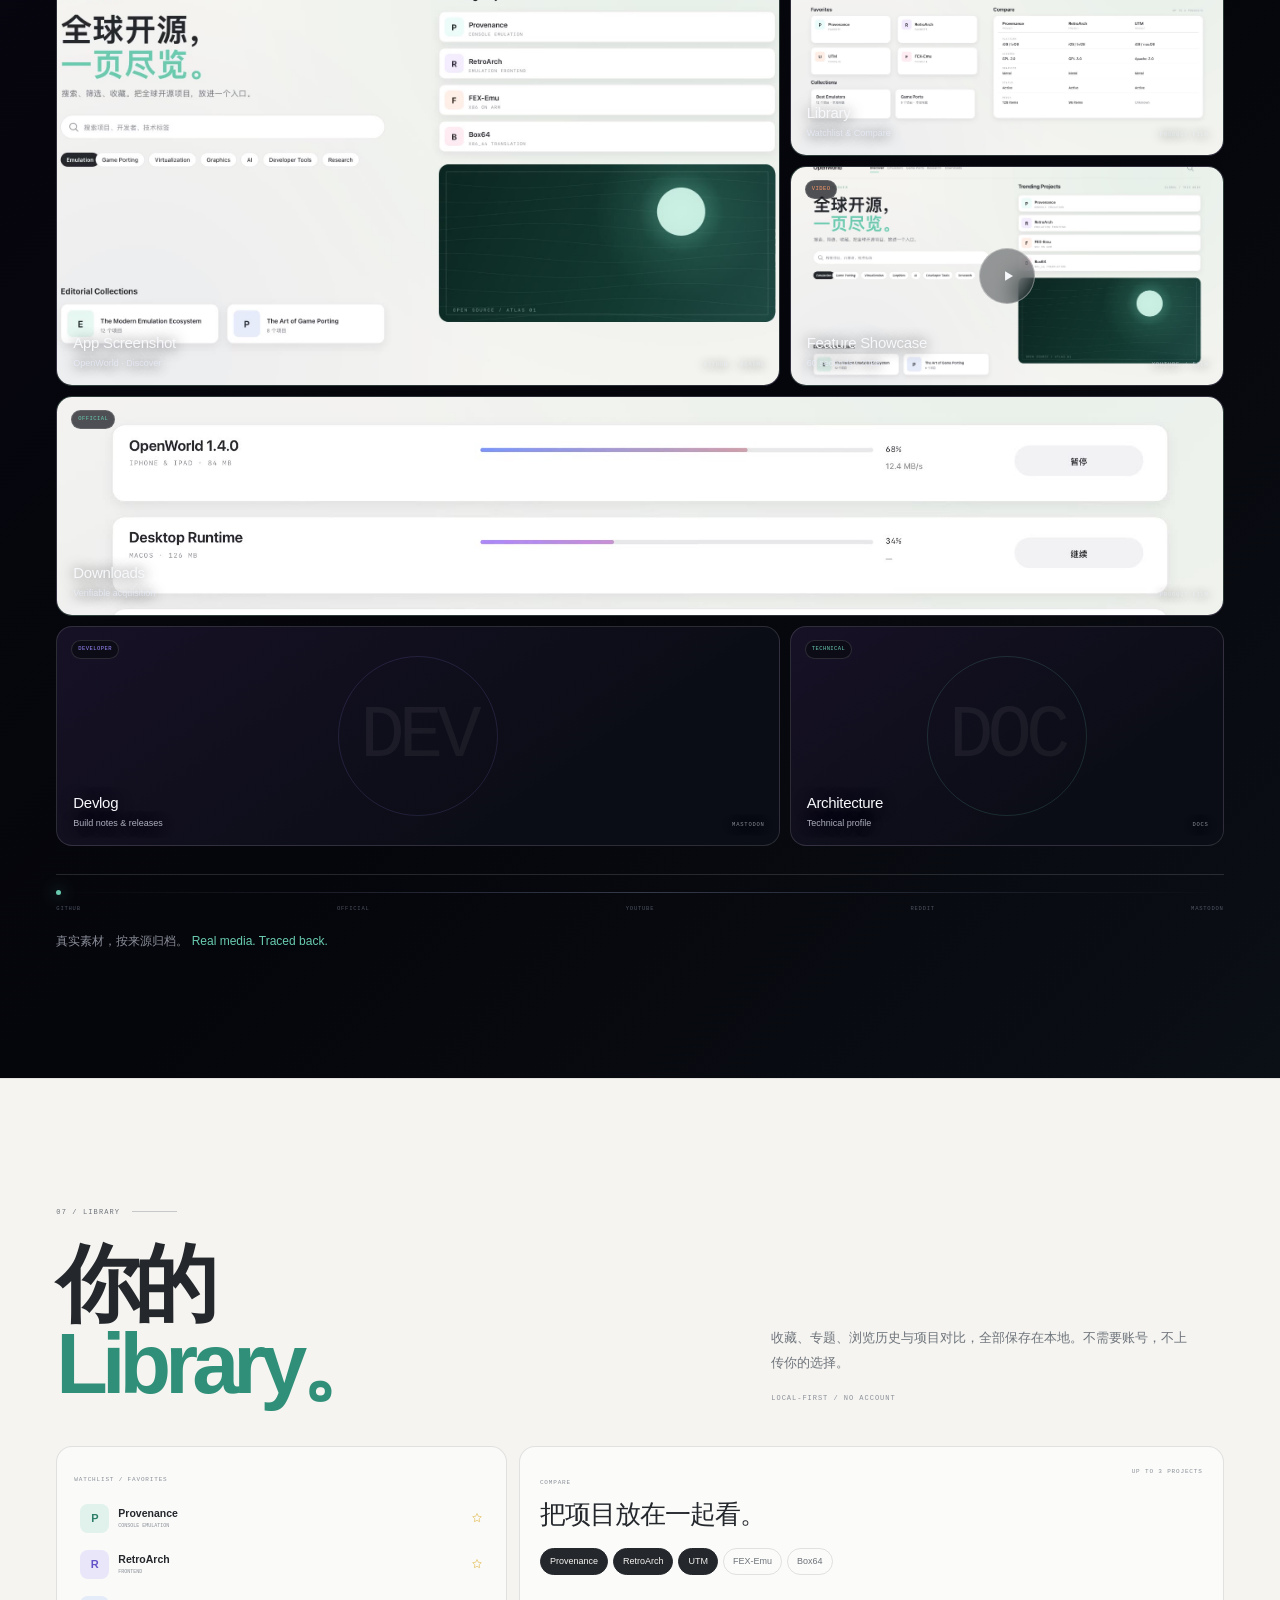
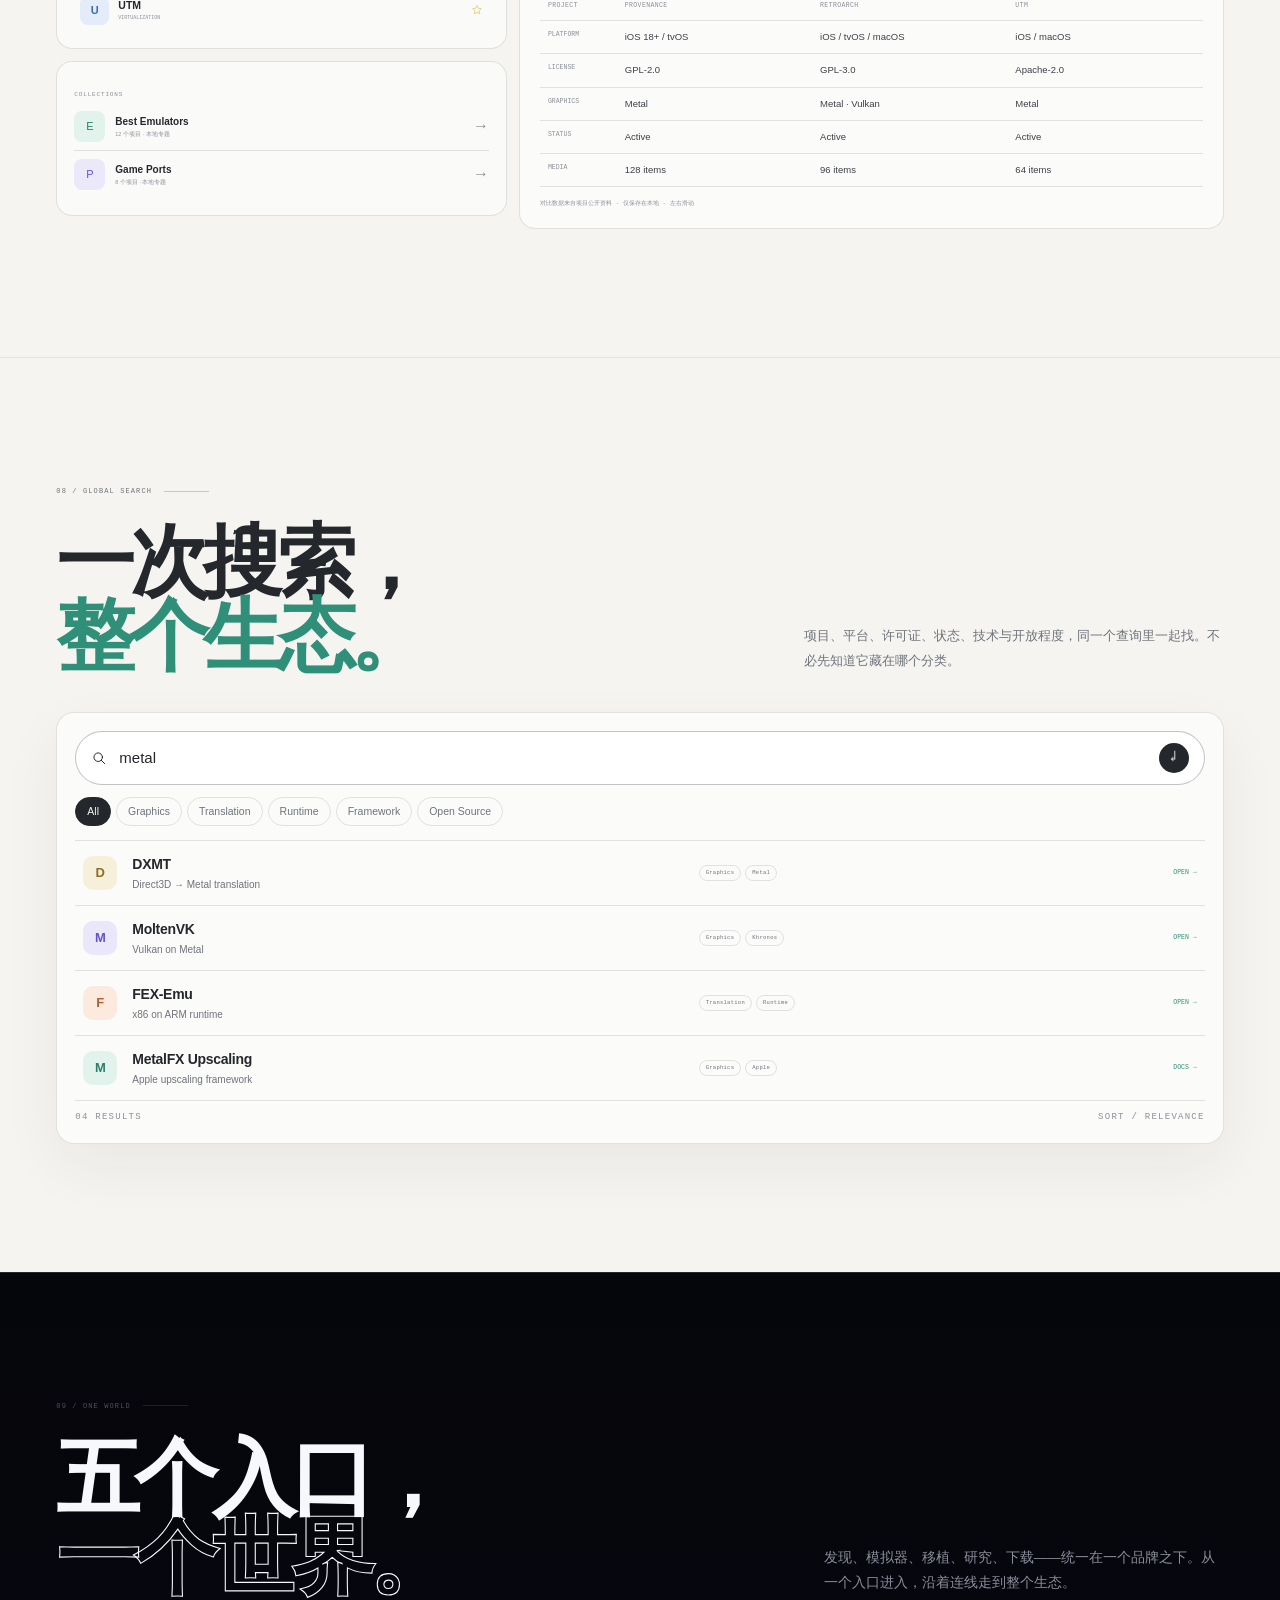
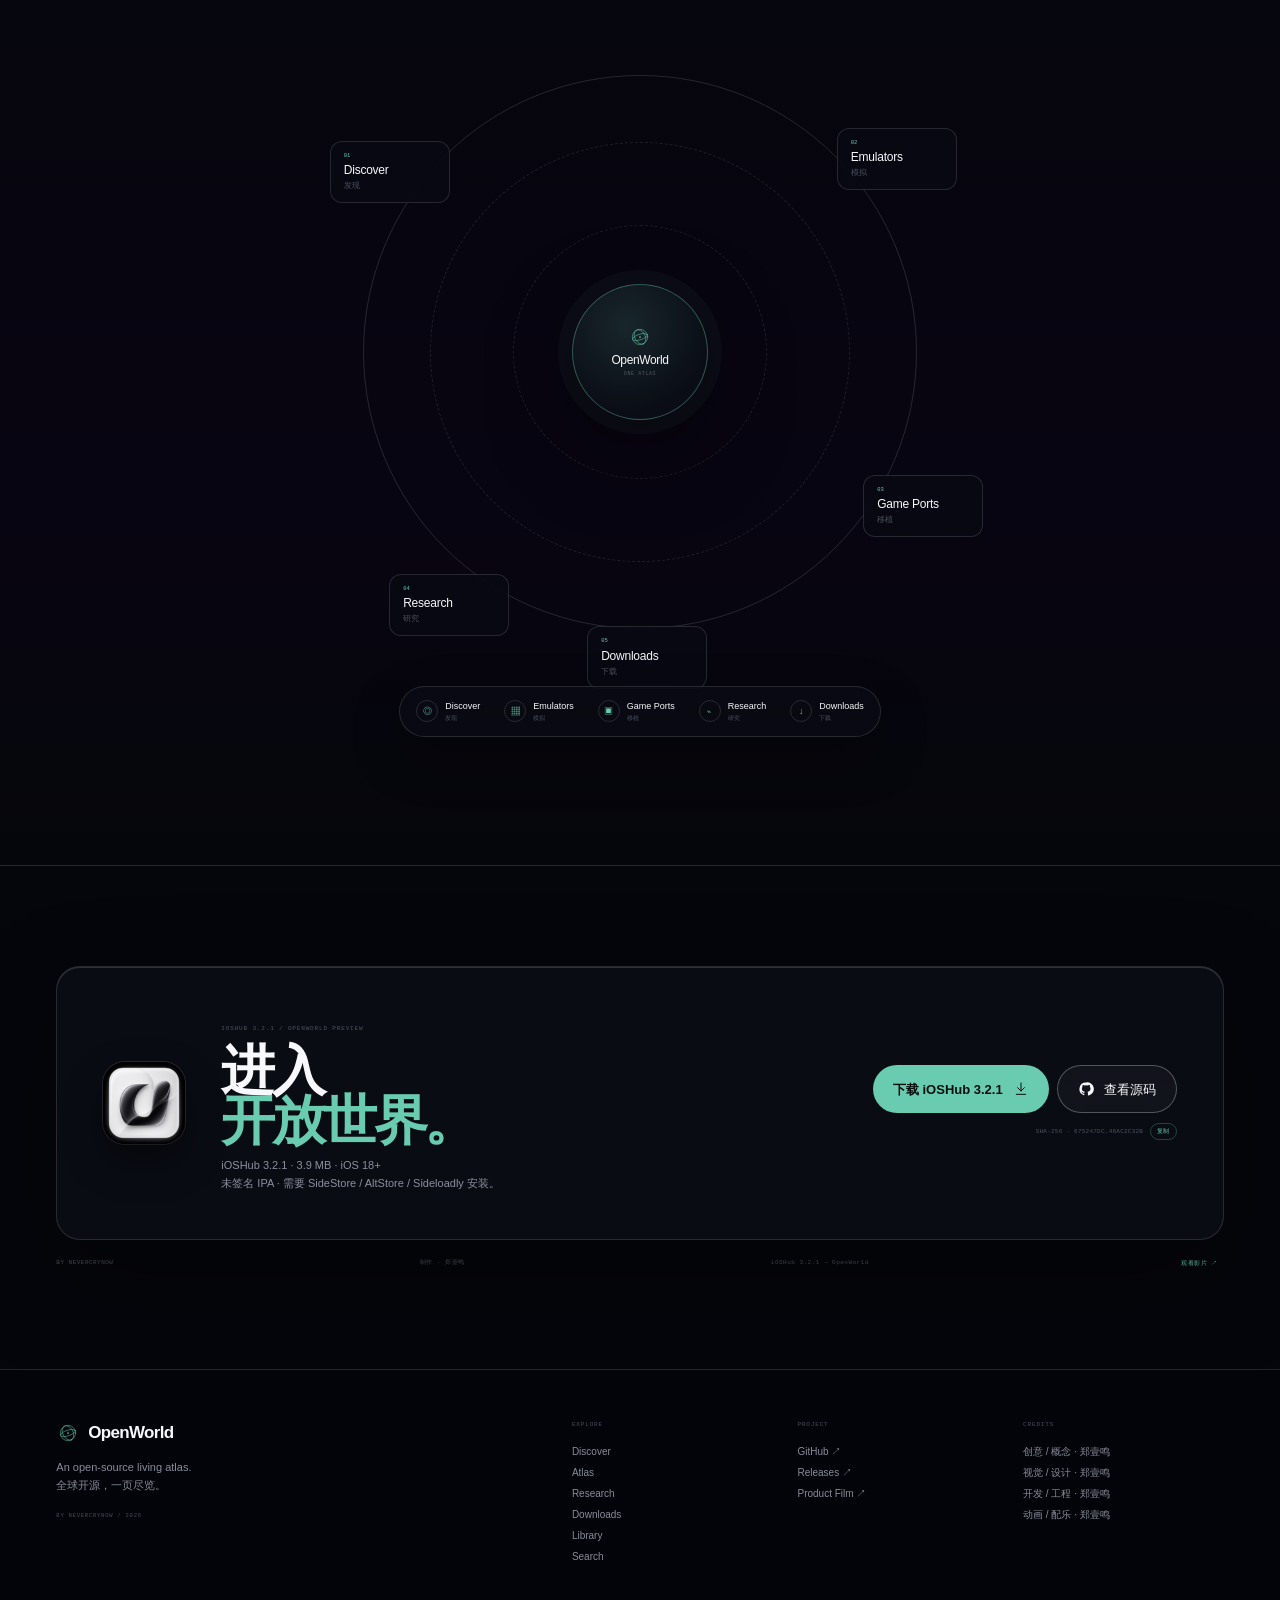
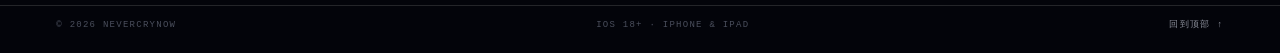
==== commit ca195985: "Show how many times the site has been viewed" ====
--- a/index.html
+++ b/index.html
@@ -125,6 +125,11 @@
           <button class="btn btn-glass" type="button" data-film><svg class="icon" viewBox="0 0 24 24" aria-hidden="true"><use href="#i-play"/></svg><span>观看 60 秒影片</span></button>
         </div>
         <div class="hero-meta reveal" data-delay="5"><span><i></i>iOS 18+</span><span><i></i>iPhone &amp; iPad</span><span><i></i>3.2.1</span><span><i></i>3.9 MB</span><span><i></i>SHA-256 可校验</span></div>
+        <div class="hero-attention reveal" data-delay="6">
+          <span class="mono">SITE ATTENTION</span>
+          <img class="attention-badge" src="https://hits.sh/nevercrynow.github.io/openworld.svg?label=%E5%85%B3%E6%B3%A8&color=69cbb0&labelColor=141420" alt="本站被关注的次数" height="20" loading="eager" referrerpolicy="no-referrer">
+          <span class="mono attention-note">每次有人打开本站 +1</span>
+        </div>
       </div>
 
       <div class="hero-device reveal" data-delay="2">
--- a/styles.css
+++ b/styles.css
@@ -1236,3 +1236,10 @@
 }
 .build-pill { font-family: var(--mono); font-size: 6px; letter-spacing: .06em; color: var(--mint); border: 1px solid rgba(105,203,176,.25); border-radius: 999px; padding: 3px 5px; }
 @media (max-width: 900px) { .build-pill { display: none; } }
+
+/* site attention counter */
+.hero-attention { display: flex; align-items: center; gap: 10px; margin-top: 14px; flex-wrap: wrap; }
+.hero-attention .mono { font-size: 9px; letter-spacing: .18em; color: var(--dim-2); }
+.attention-badge { height: 20px; width: auto; border-radius: 4px; display: block; }
+.attention-note { color: var(--dim-2); }
+@media (max-width: 640px) { .hero-attention { gap: 8px; } .attention-note { display: none; } }
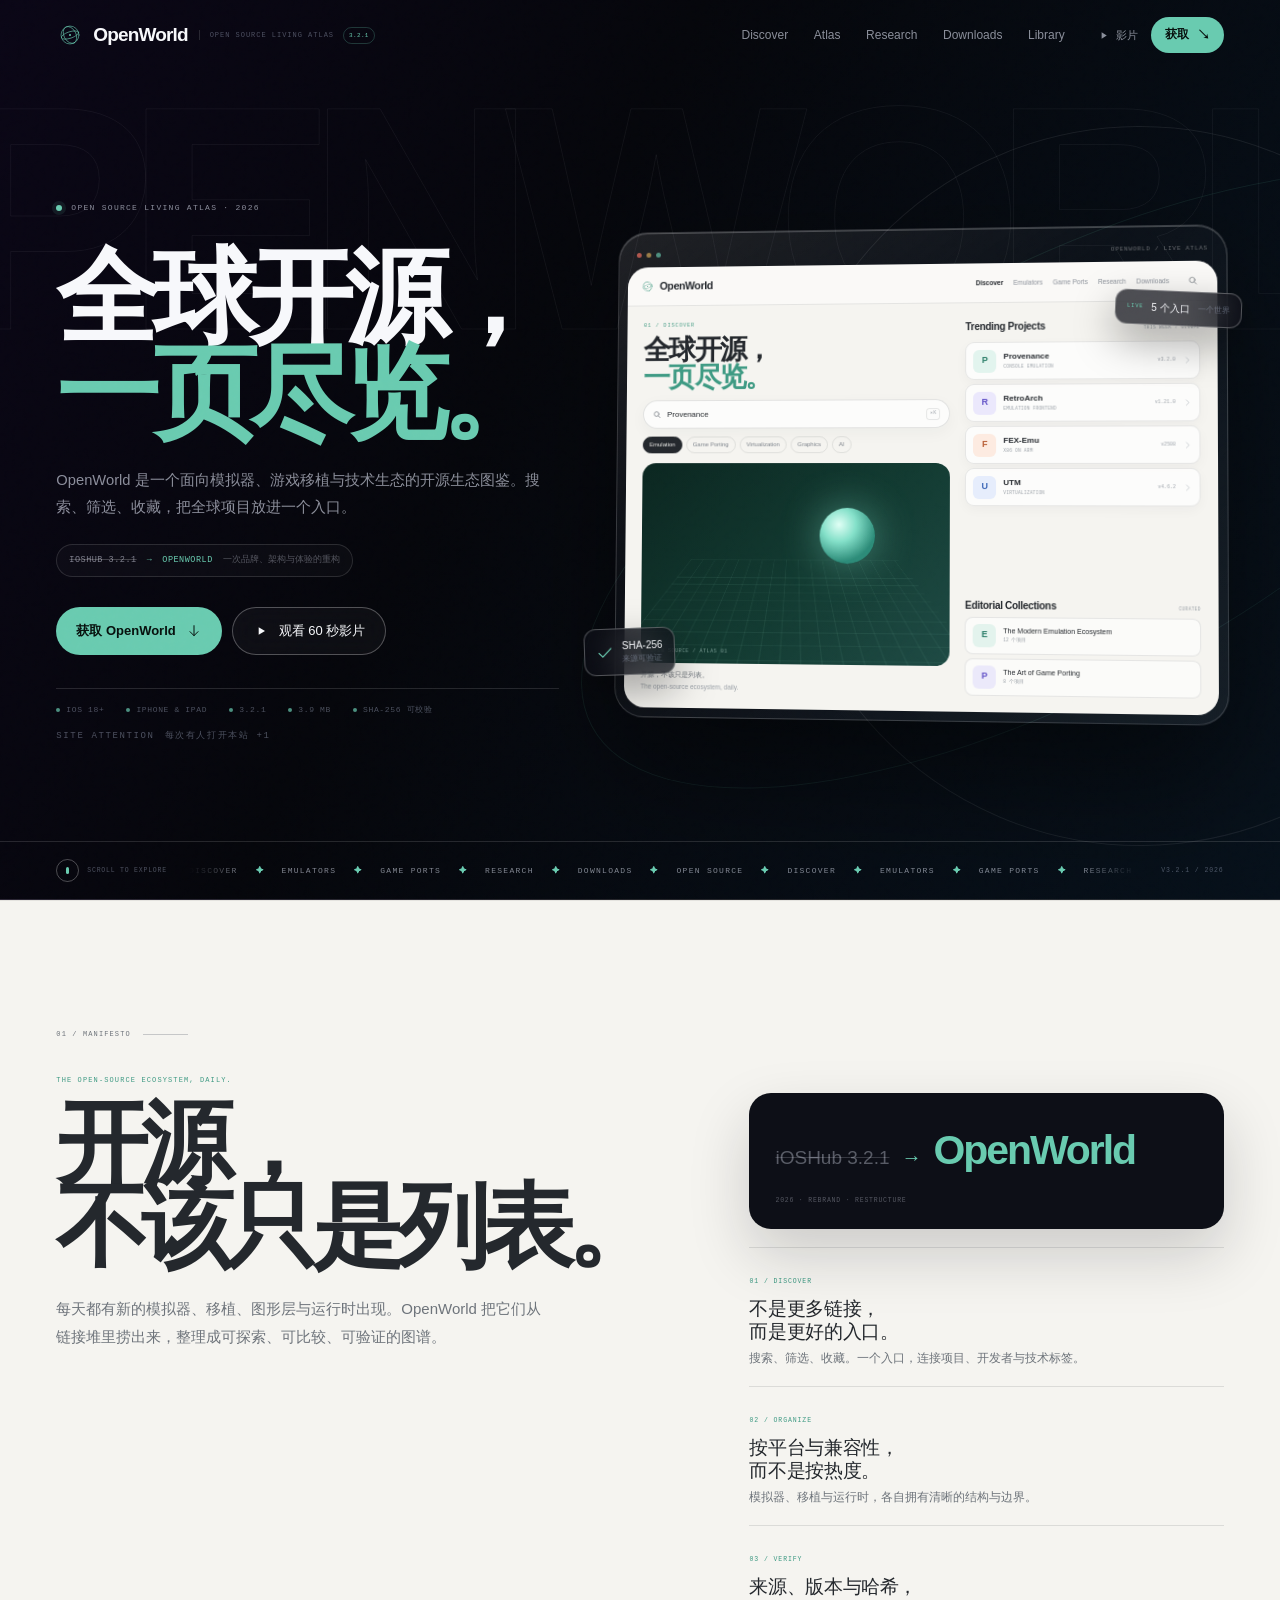
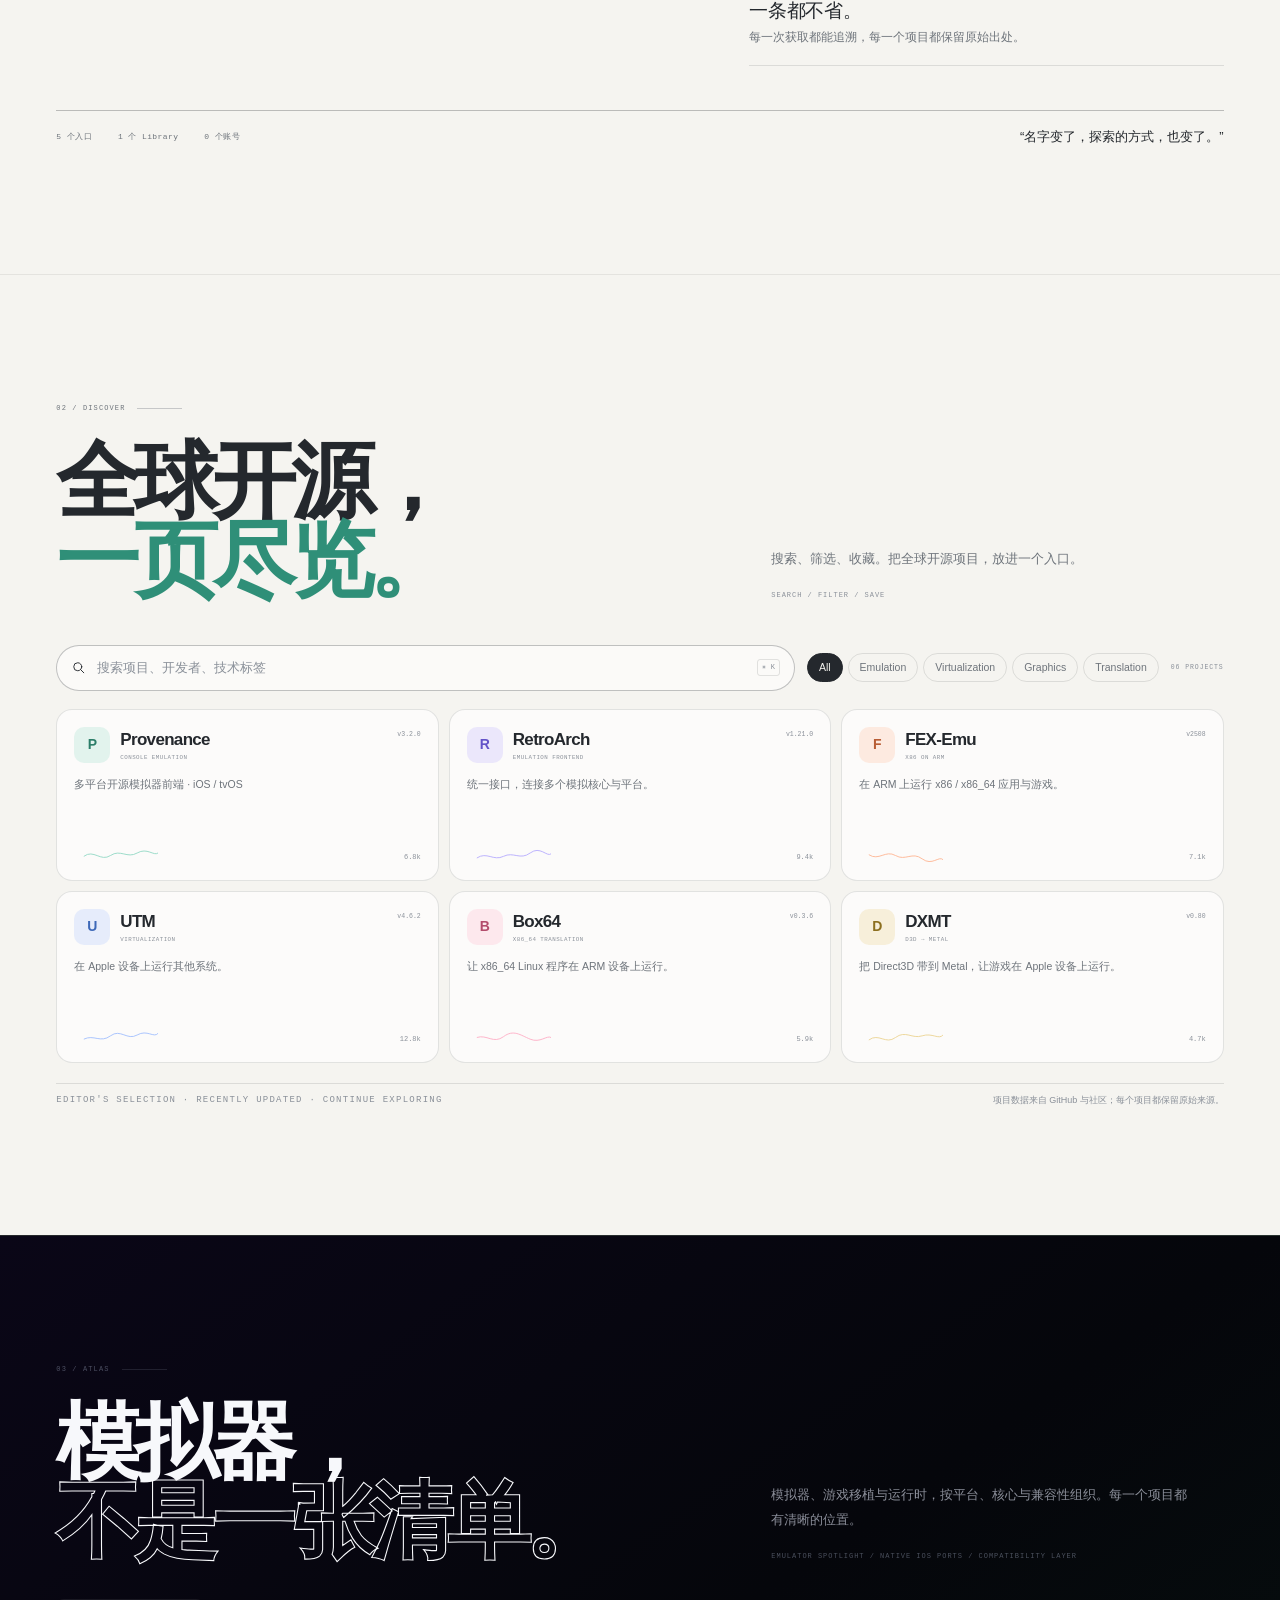
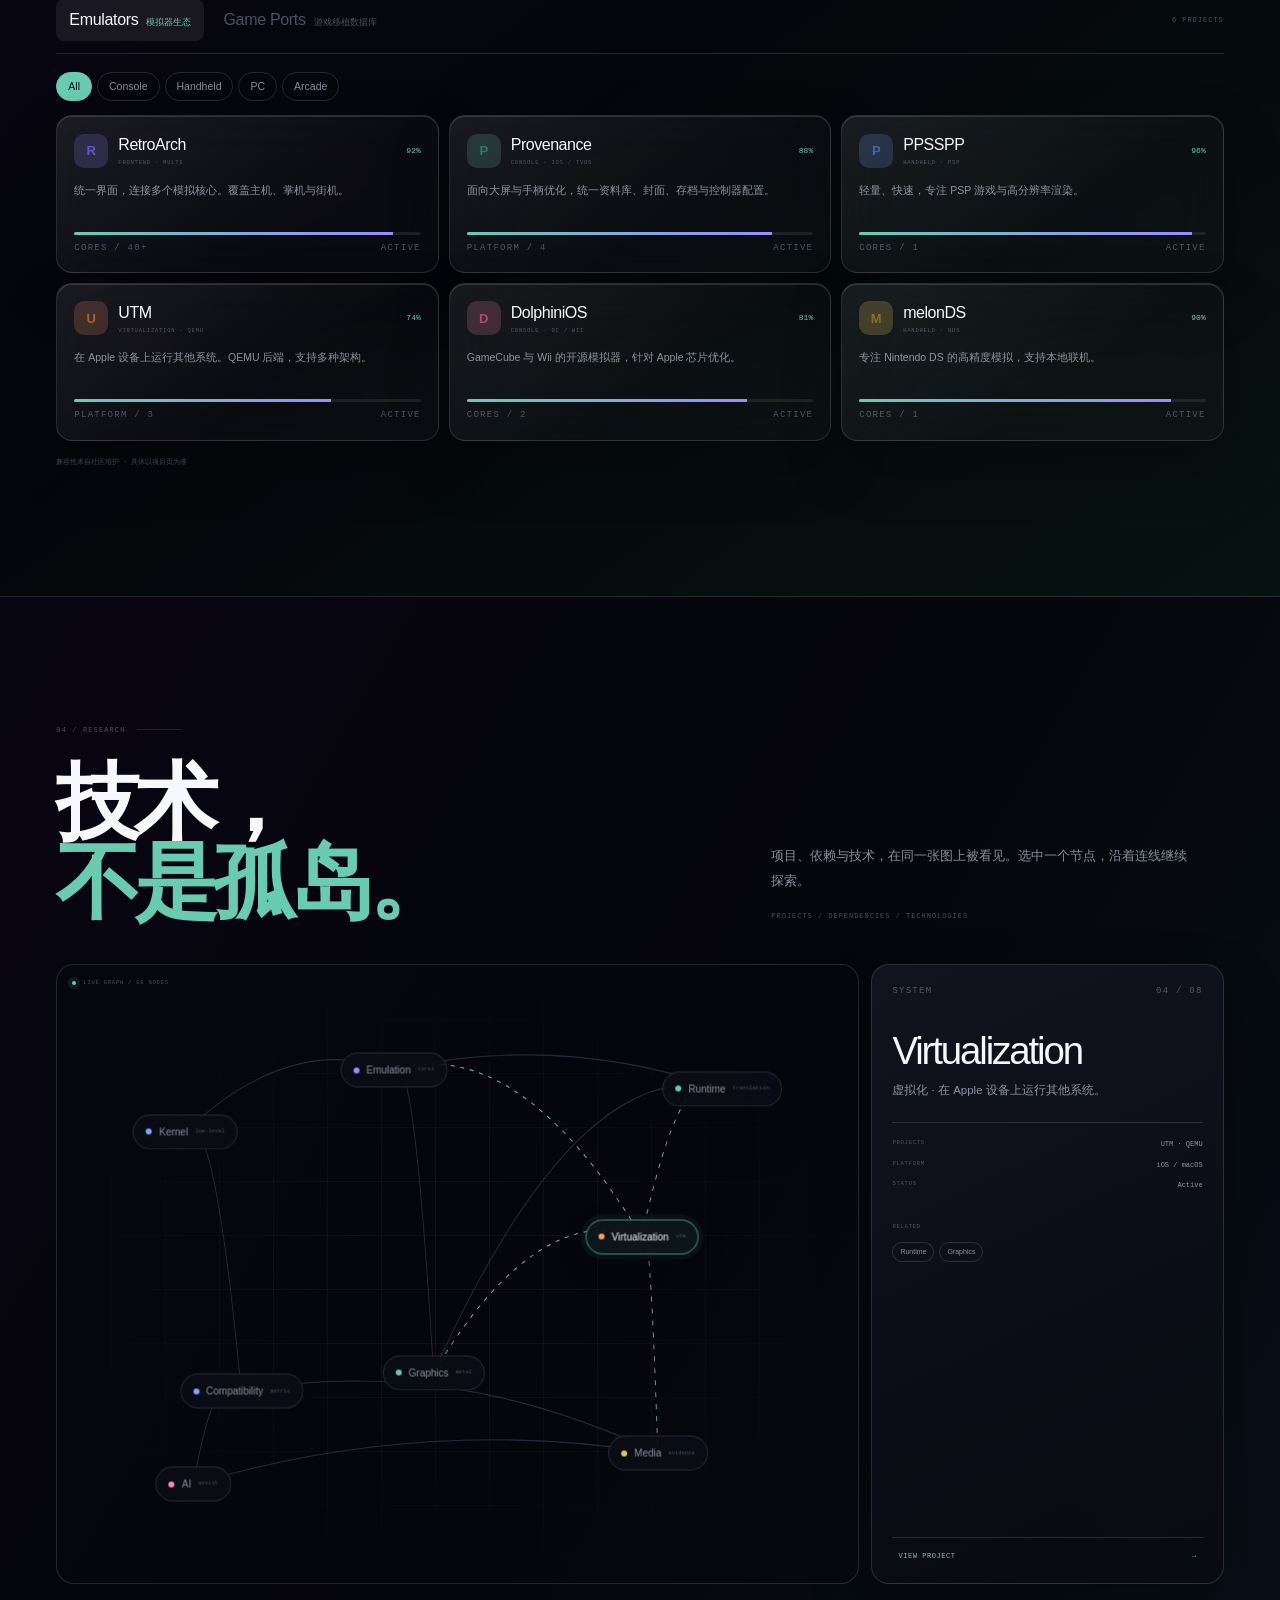
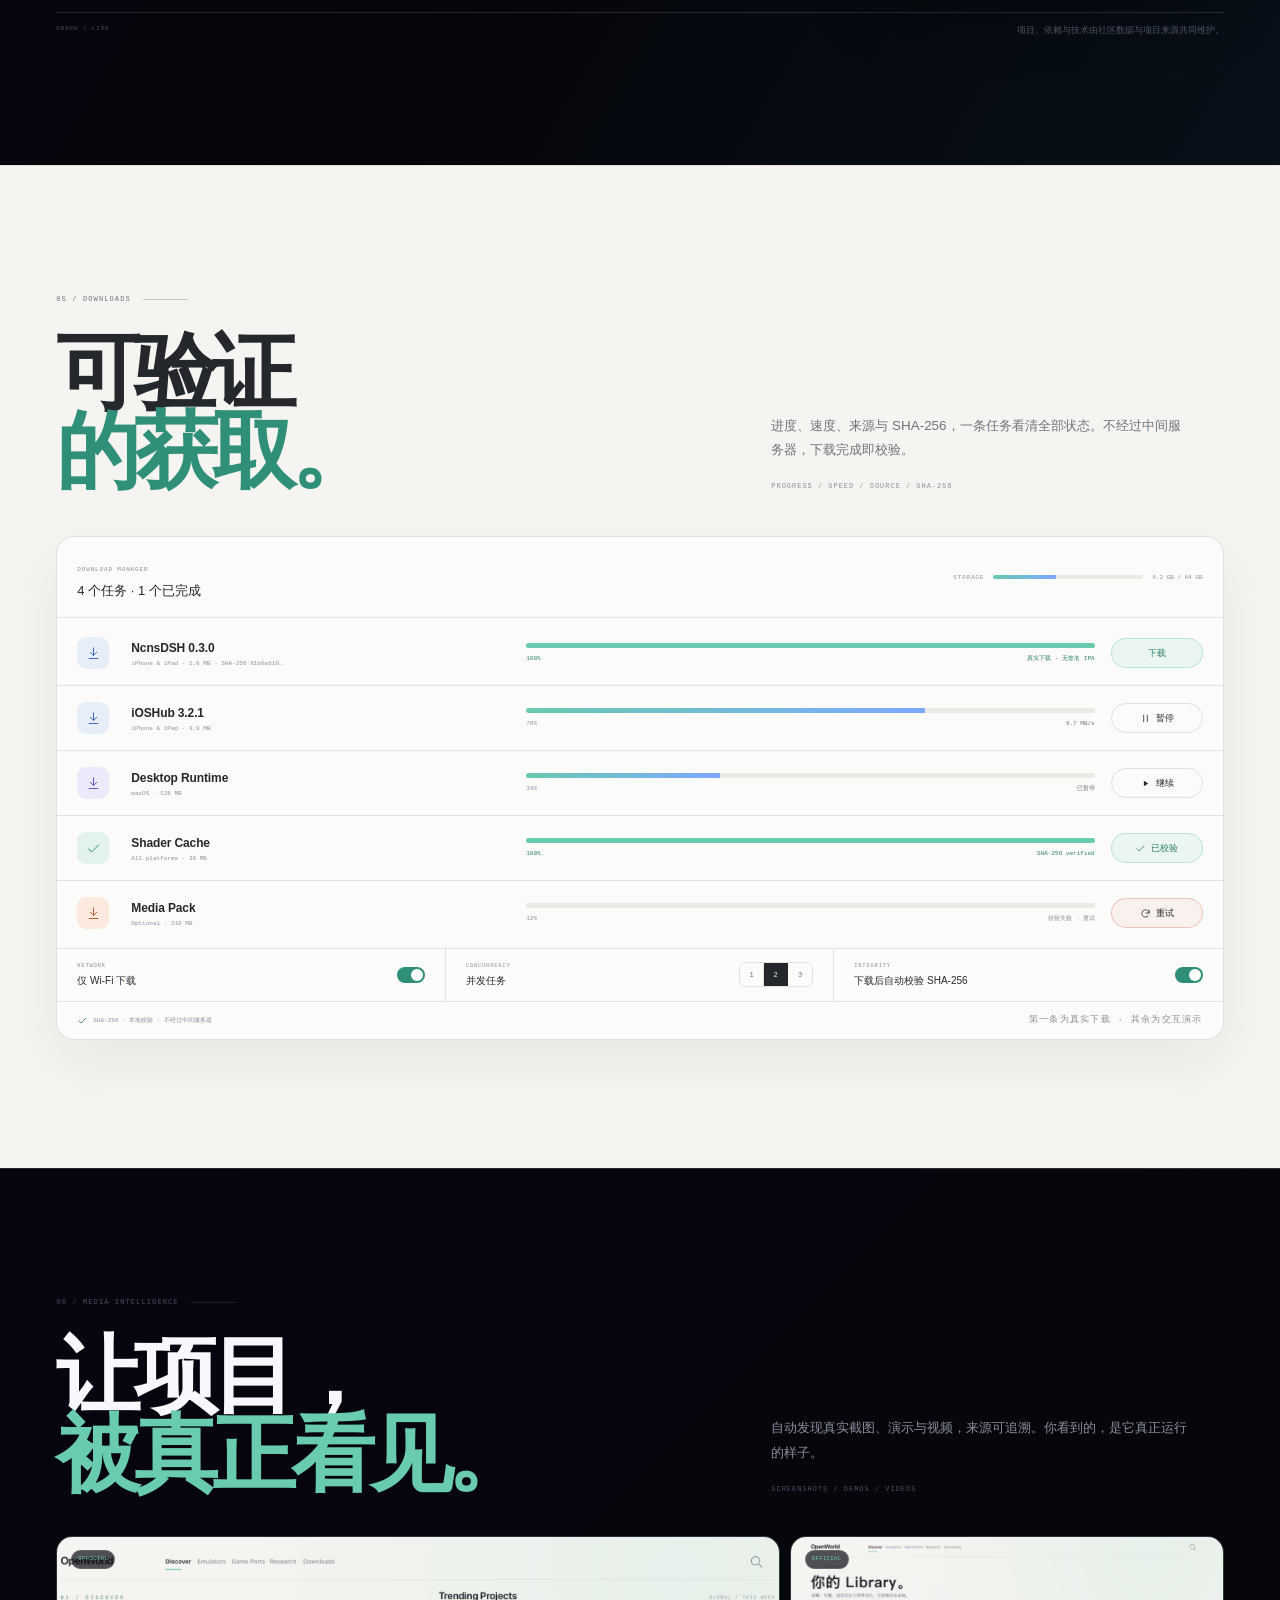
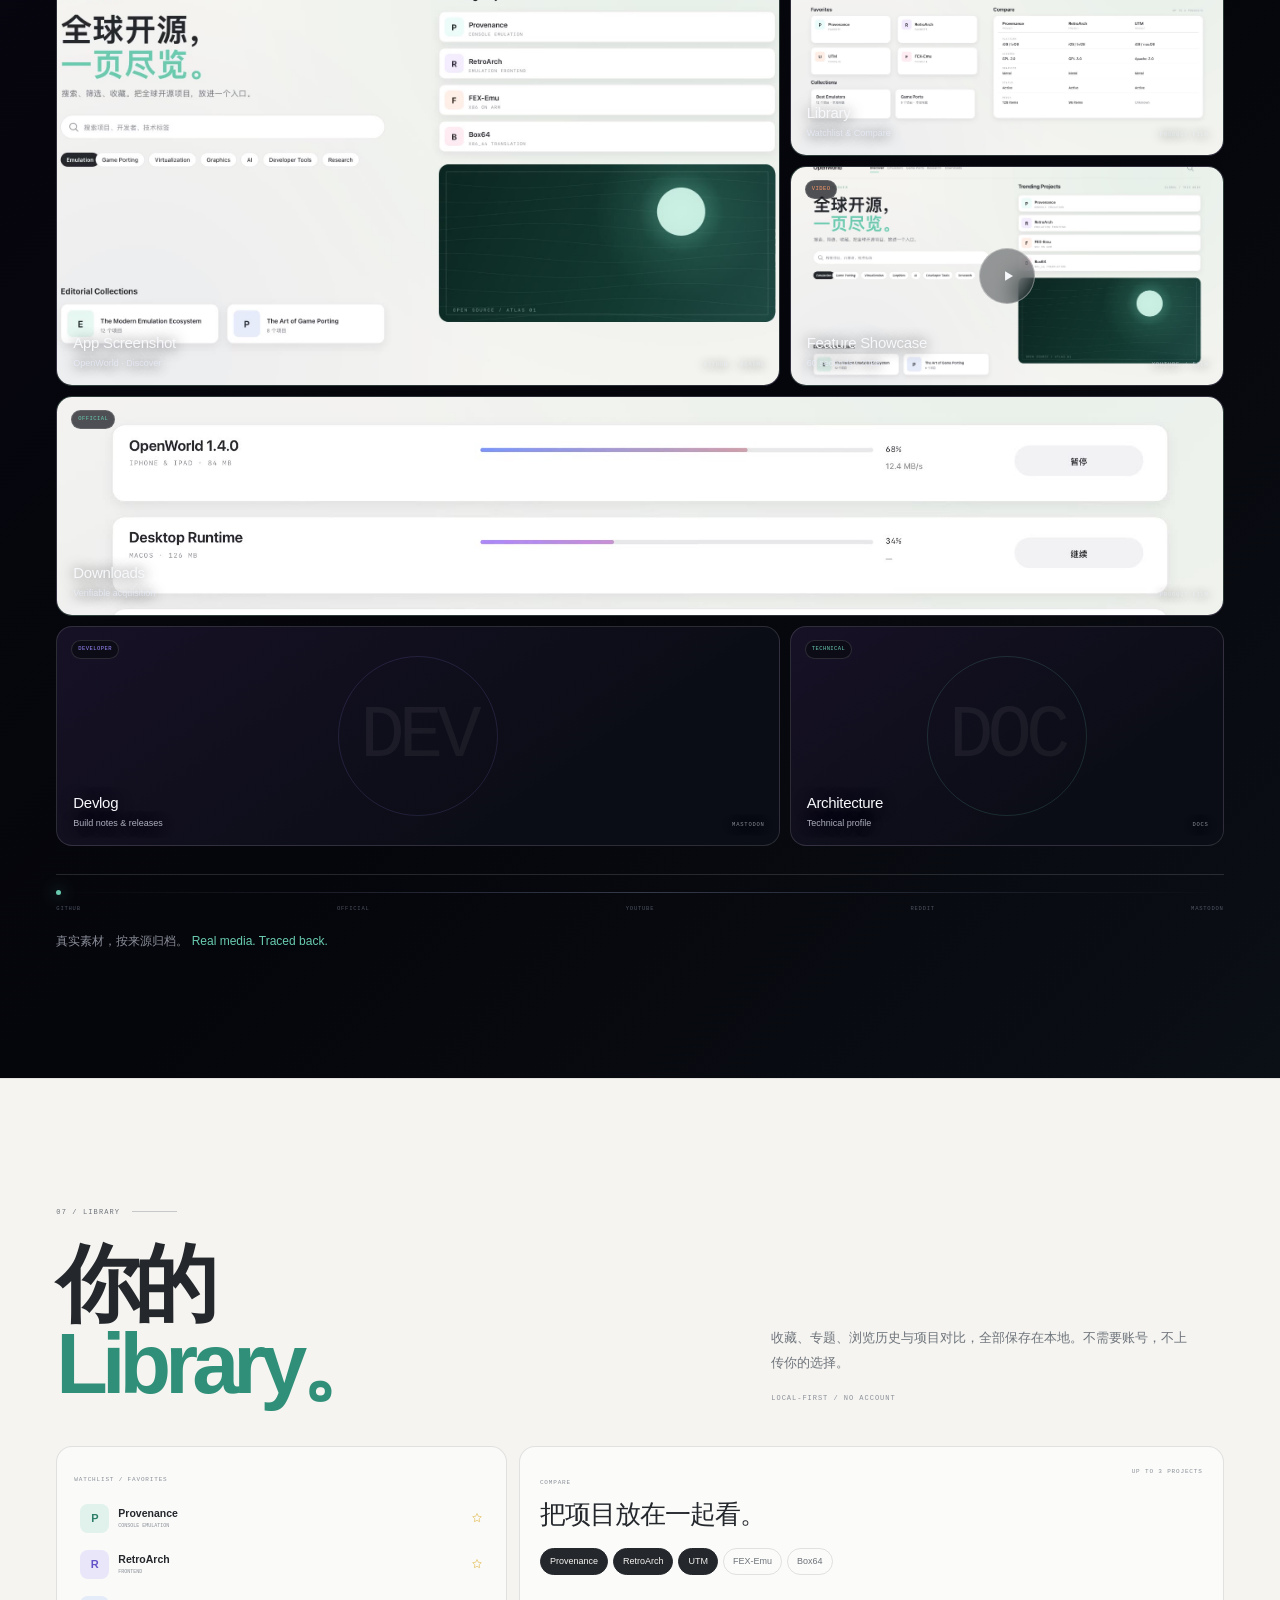
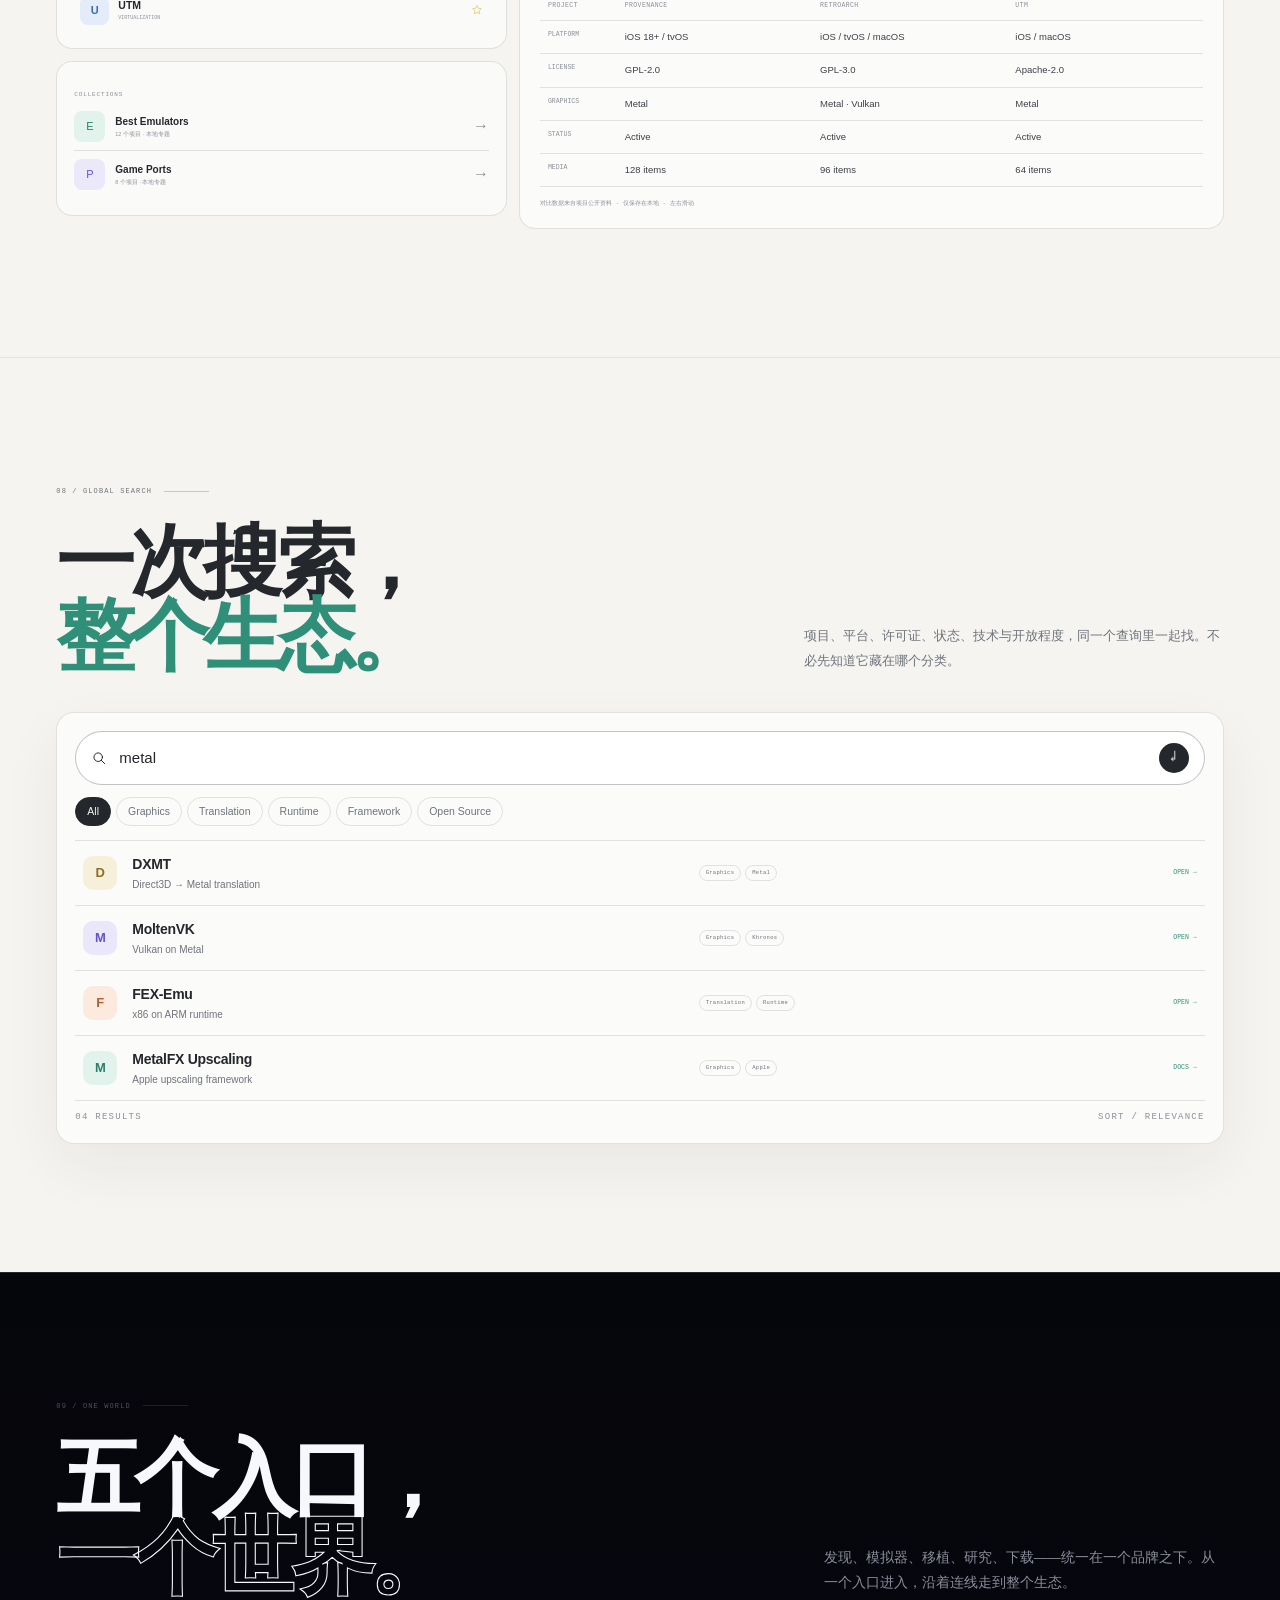
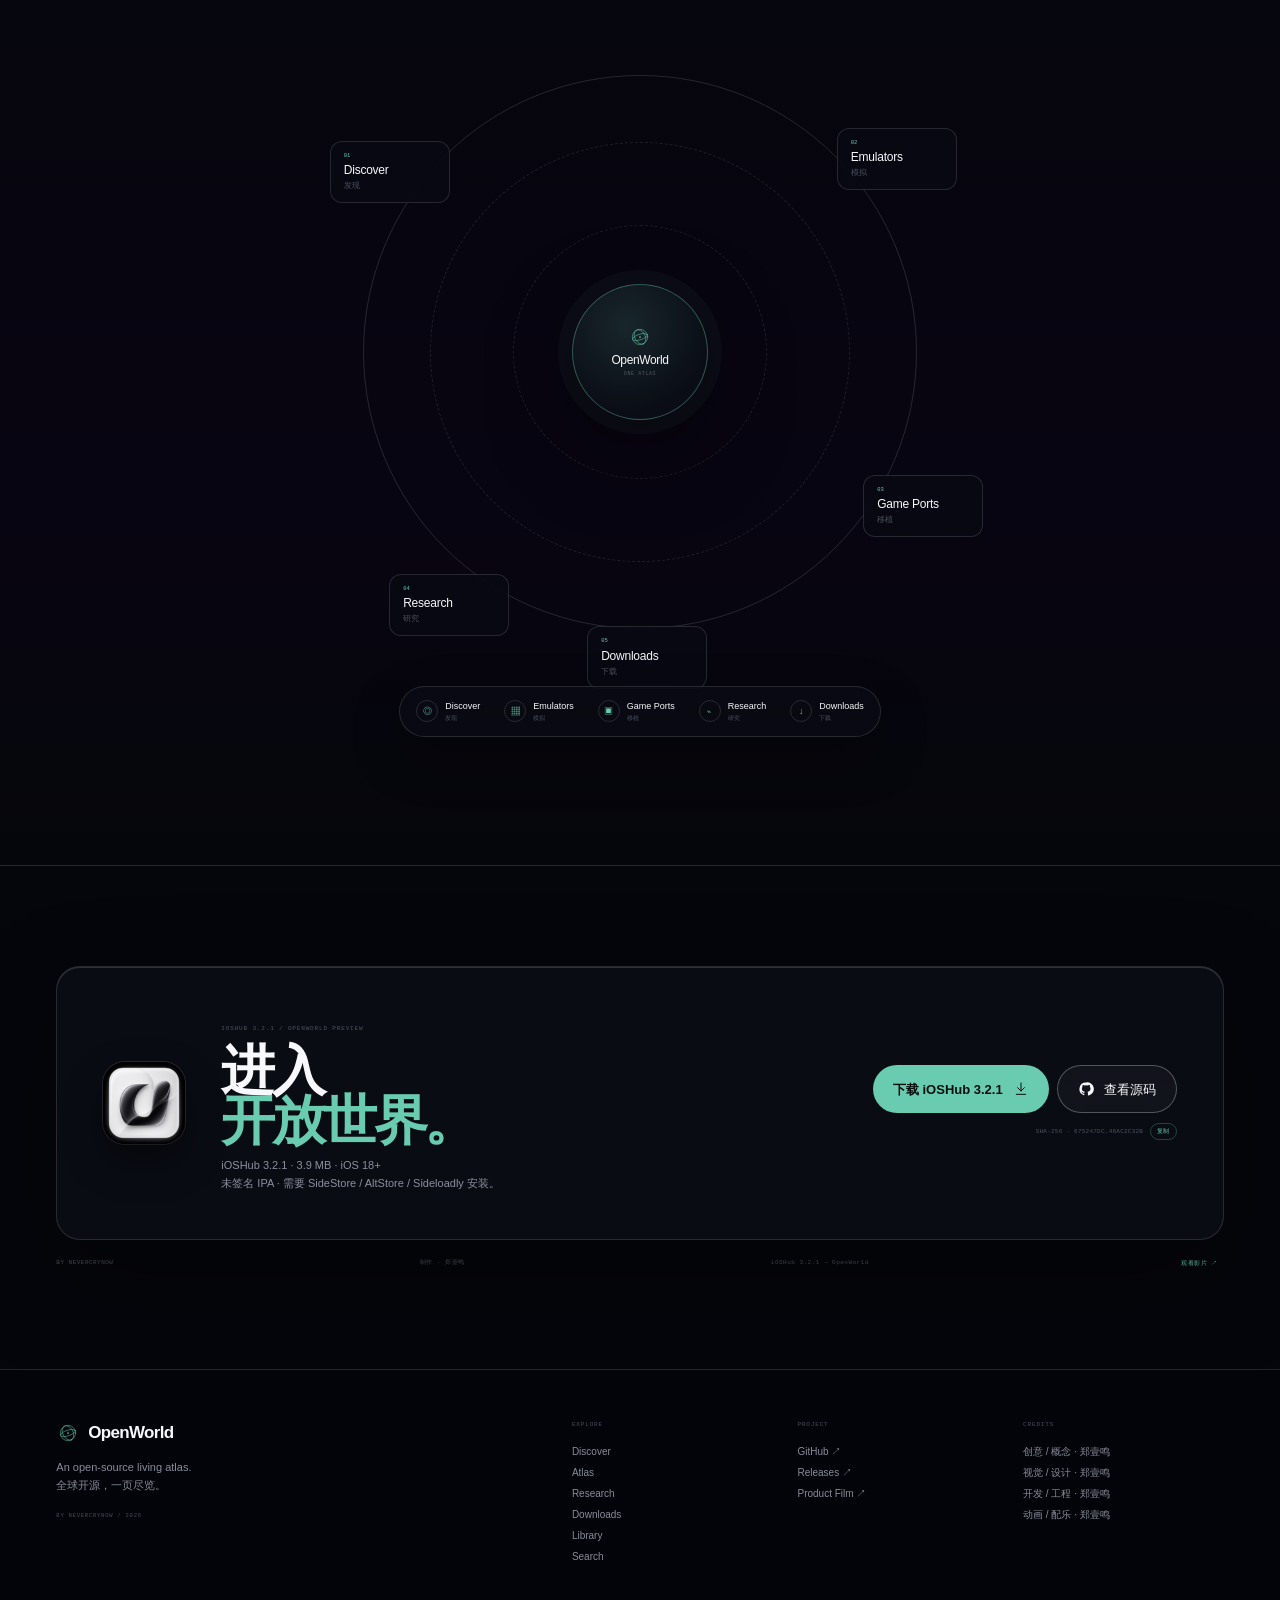
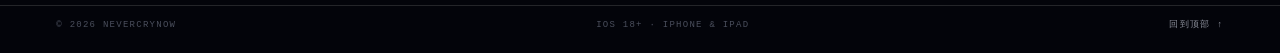
==== commit c955891d: "Hide the attention badge if the counter is unreachable" ====
--- a/index.html
+++ b/index.html
@@ -127,7 +127,7 @@
         <div class="hero-meta reveal" data-delay="5"><span><i></i>iOS 18+</span><span><i></i>iPhone &amp; iPad</span><span><i></i>3.2.1</span><span><i></i>3.9 MB</span><span><i></i>SHA-256 可校验</span></div>
         <div class="hero-attention reveal" data-delay="6">
           <span class="mono">SITE ATTENTION</span>
-          <img class="attention-badge" src="https://hits.sh/nevercrynow.github.io/openworld.svg?label=%E5%85%B3%E6%B3%A8&color=69cbb0&labelColor=141420" alt="本站被关注的次数" height="20" loading="eager" referrerpolicy="no-referrer">
+          <img class="attention-badge" src="https://hits.sh/nevercrynow.github.io/openworld.svg?label=%E5%85%B3%E6%B3%A8&color=69cbb0&labelColor=141420" alt="本站被关注的次数" height="20" loading="eager" referrerpolicy="no-referrer" onerror="this.style.display='none'">
           <span class="mono attention-note">每次有人打开本站 +1</span>
         </div>
       </div>
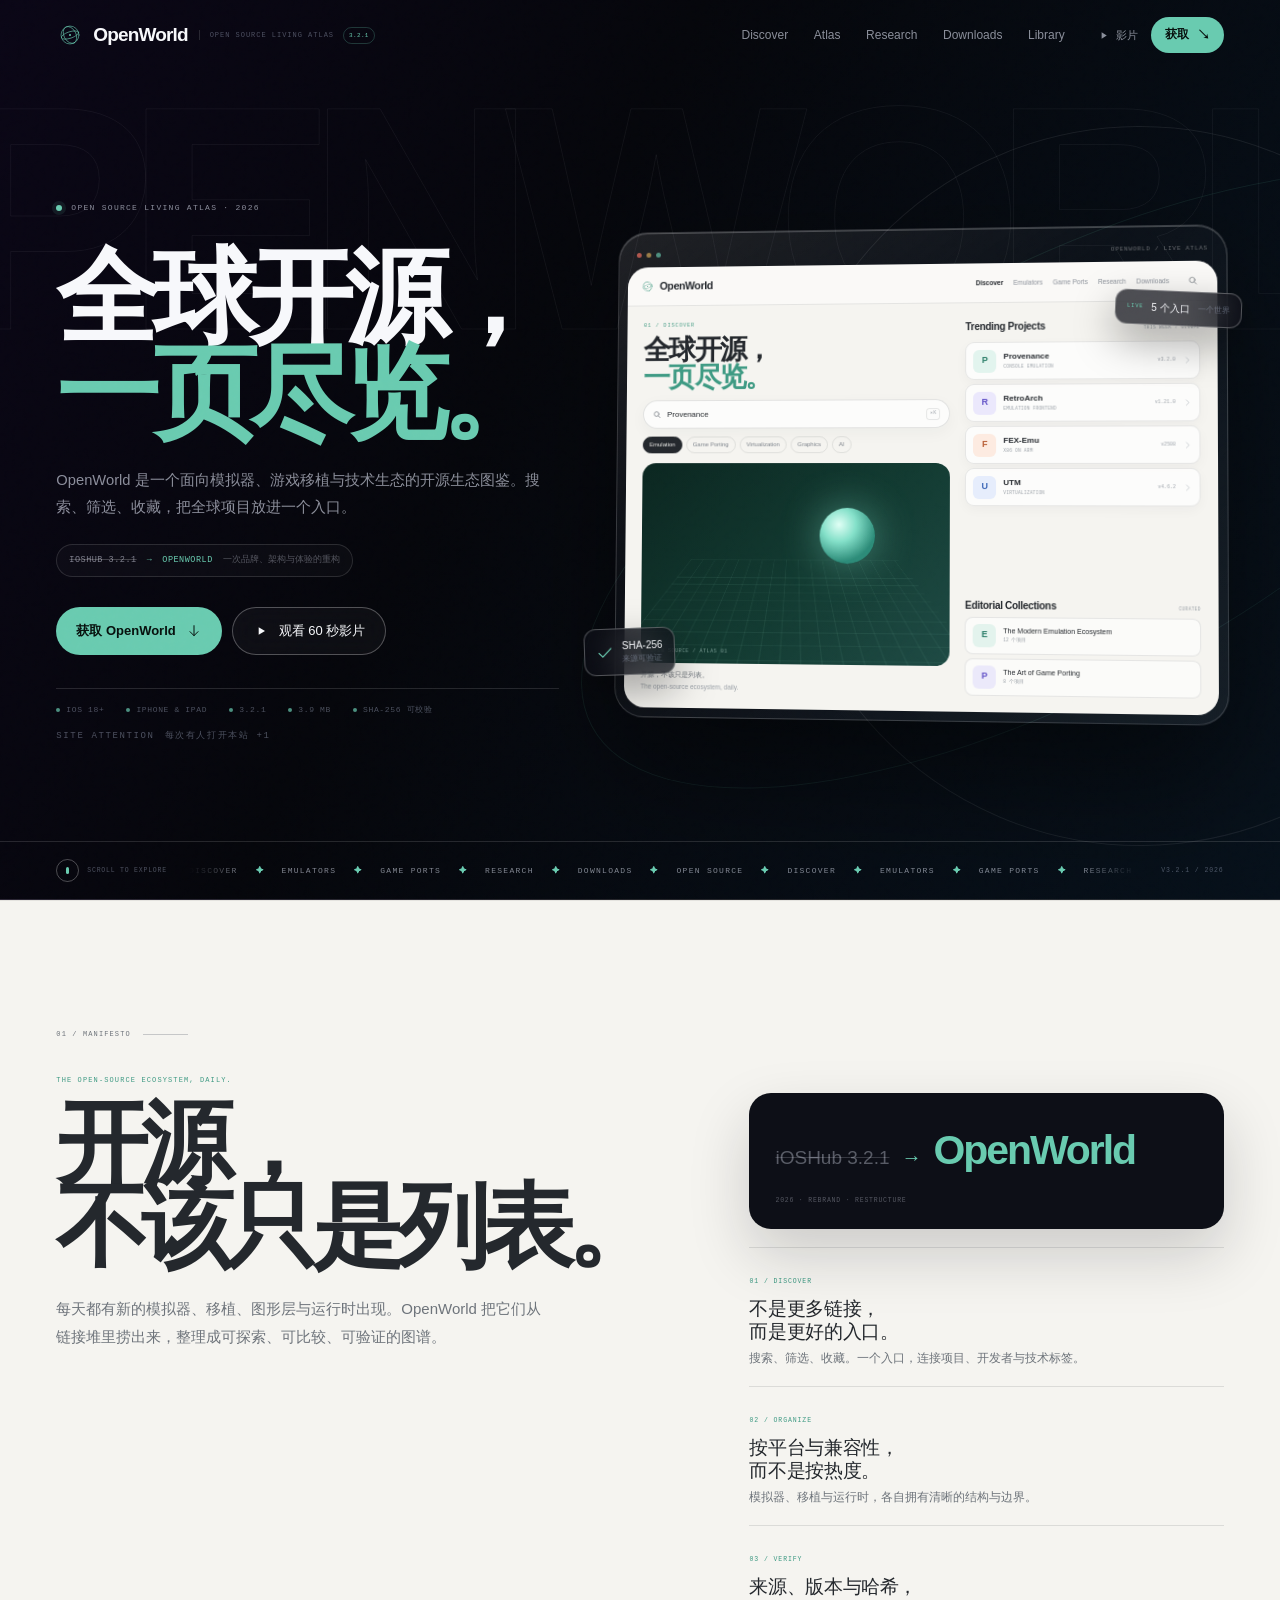
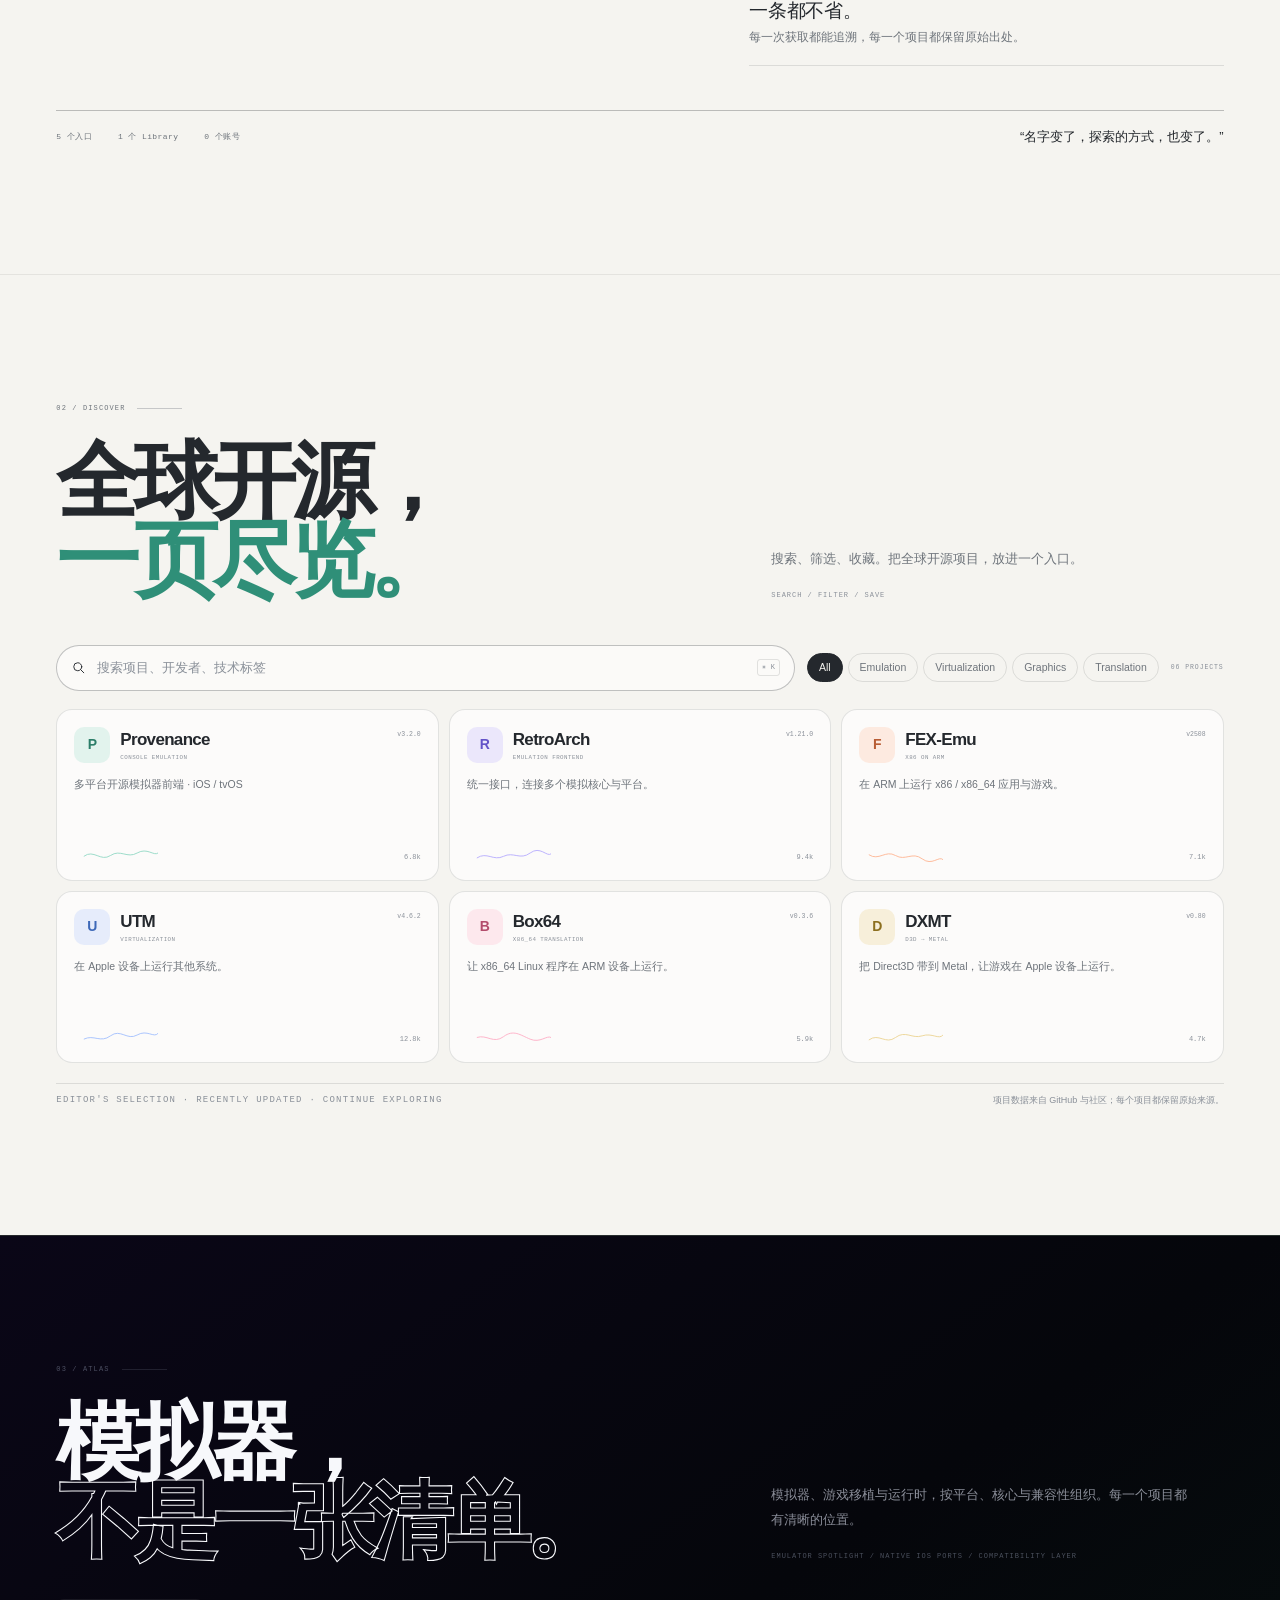
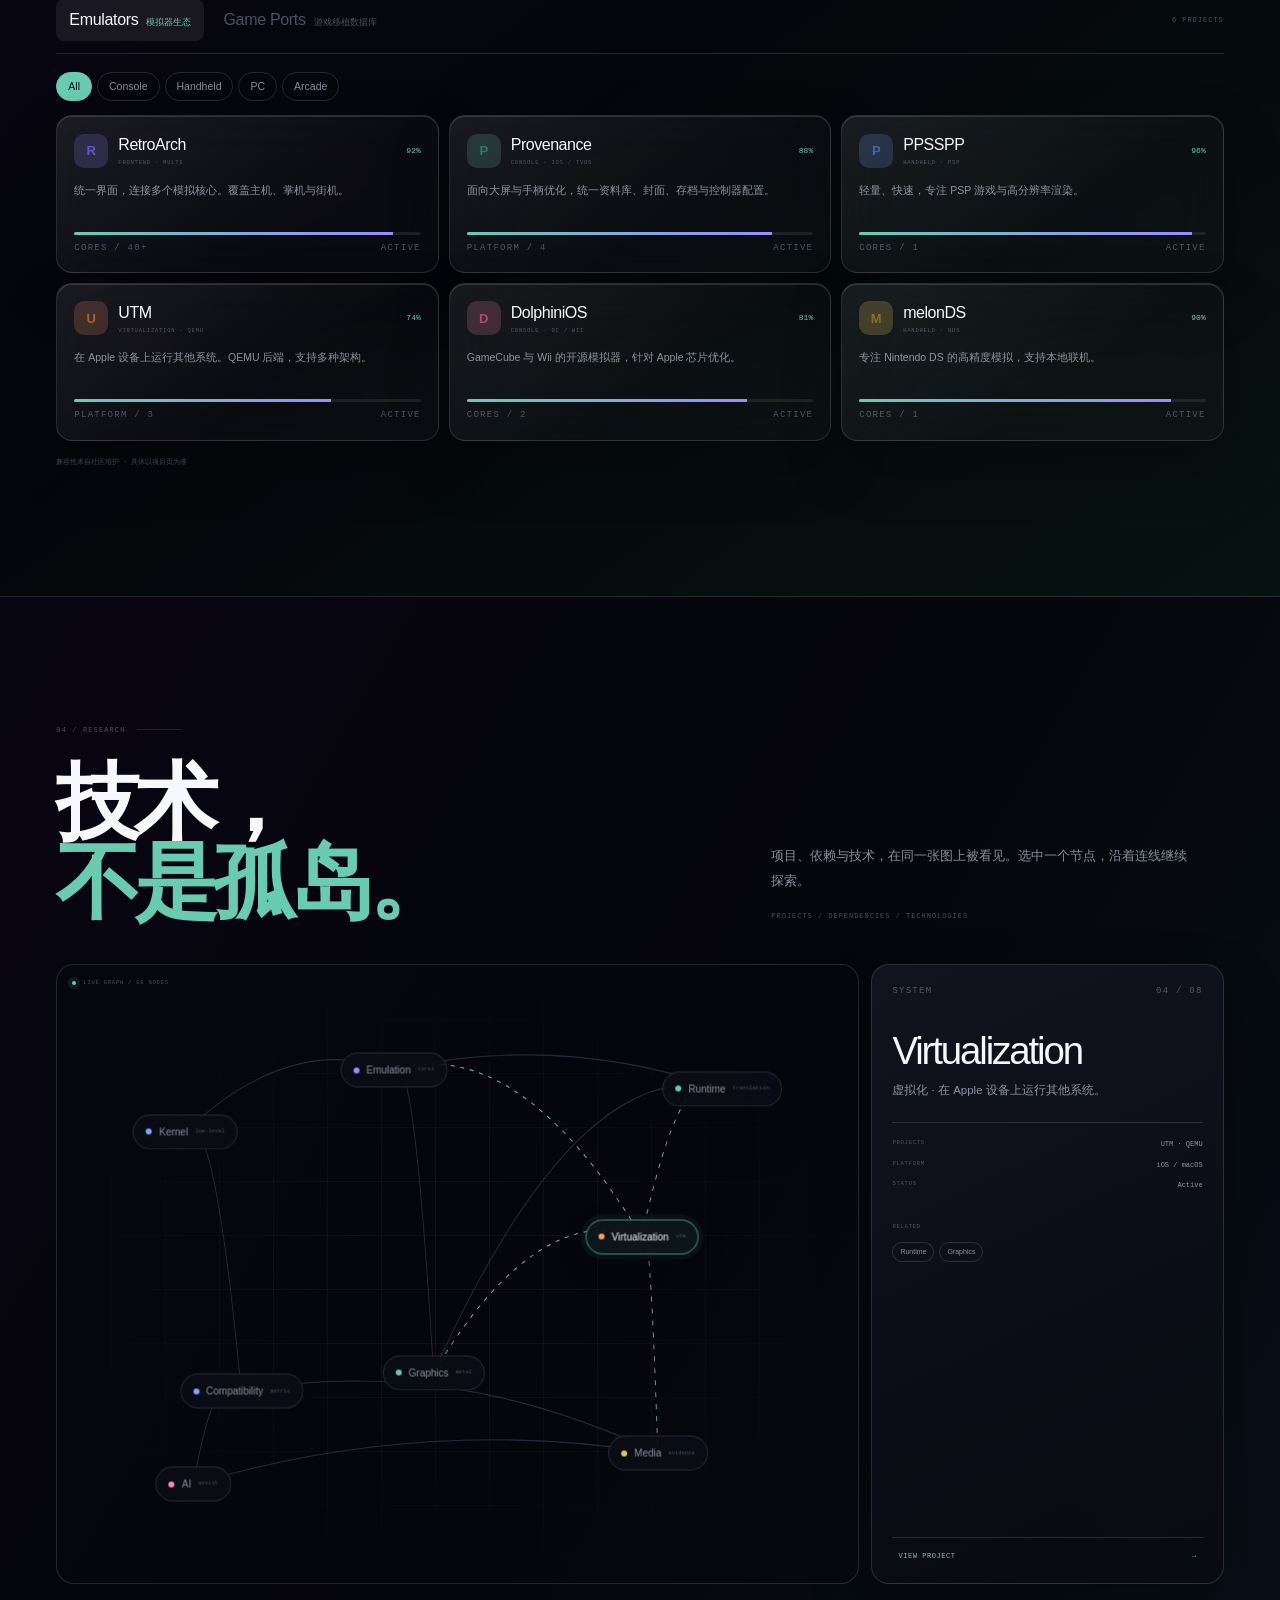
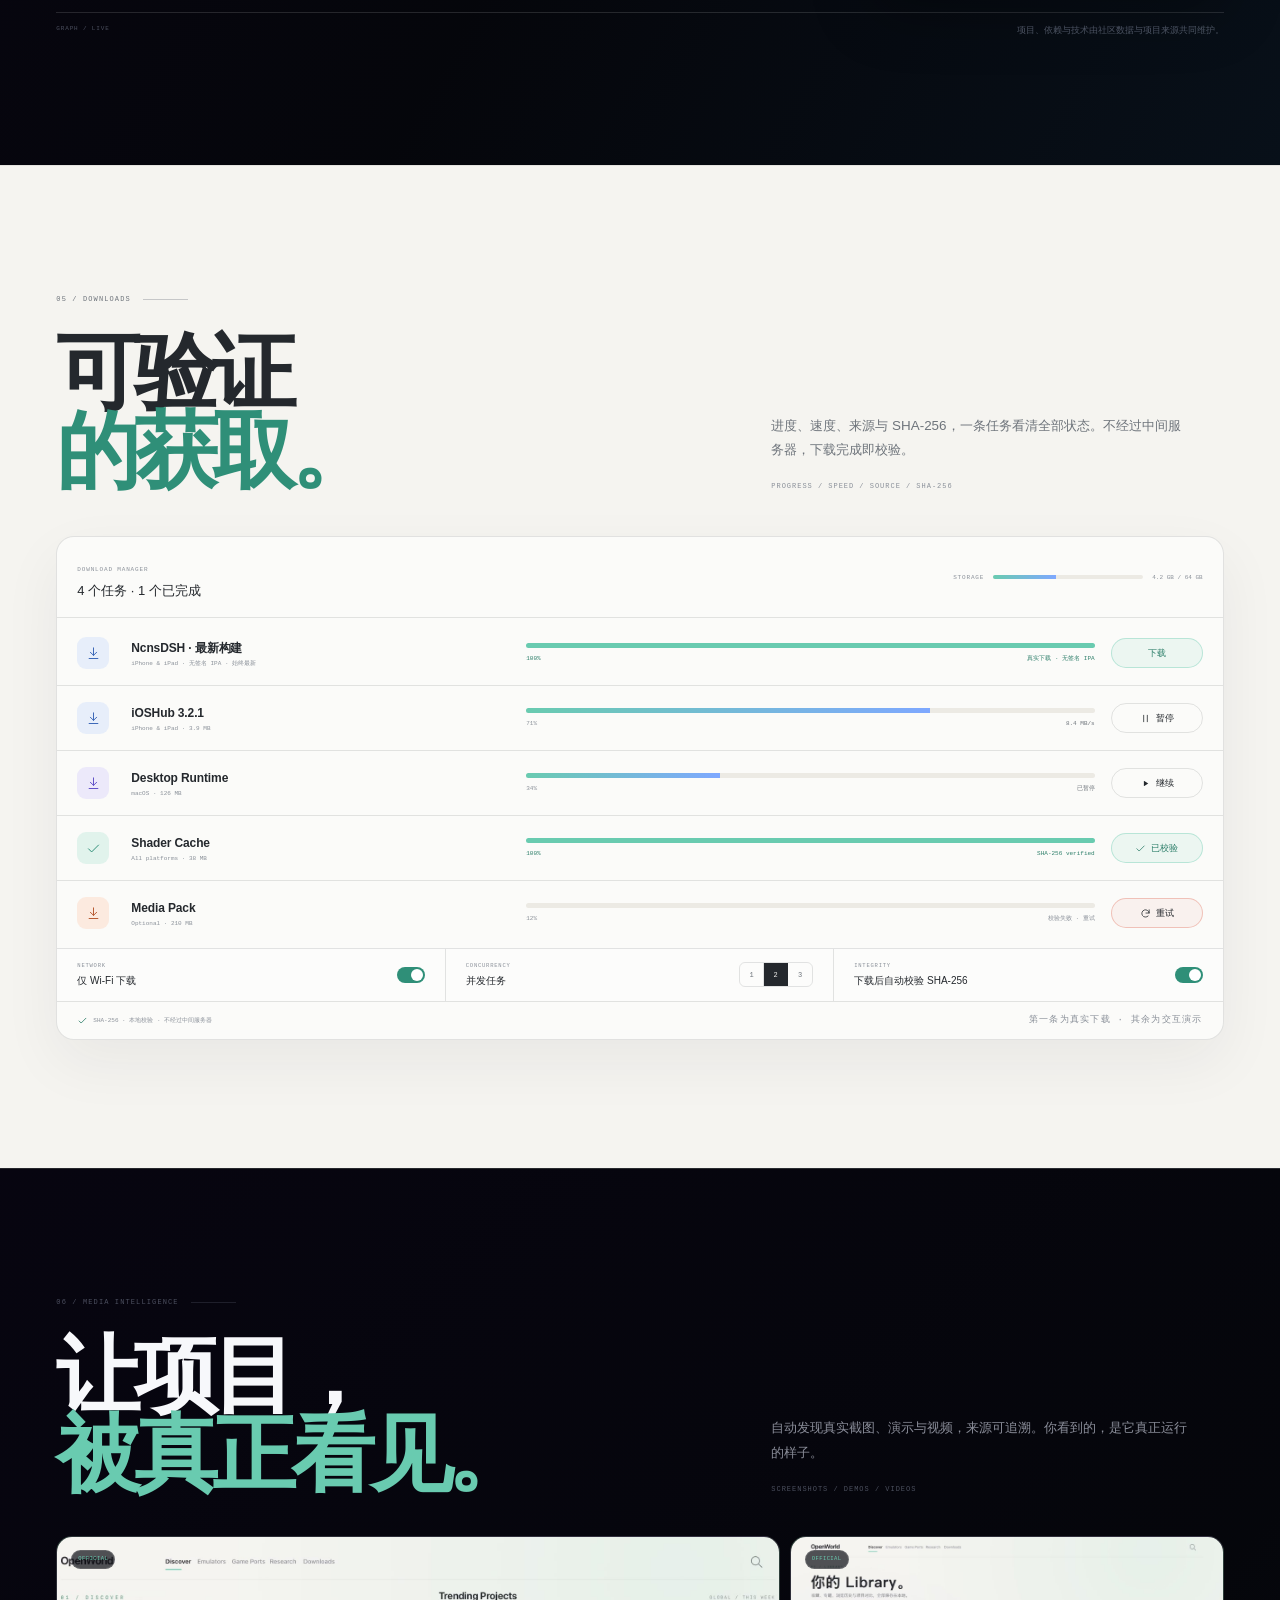
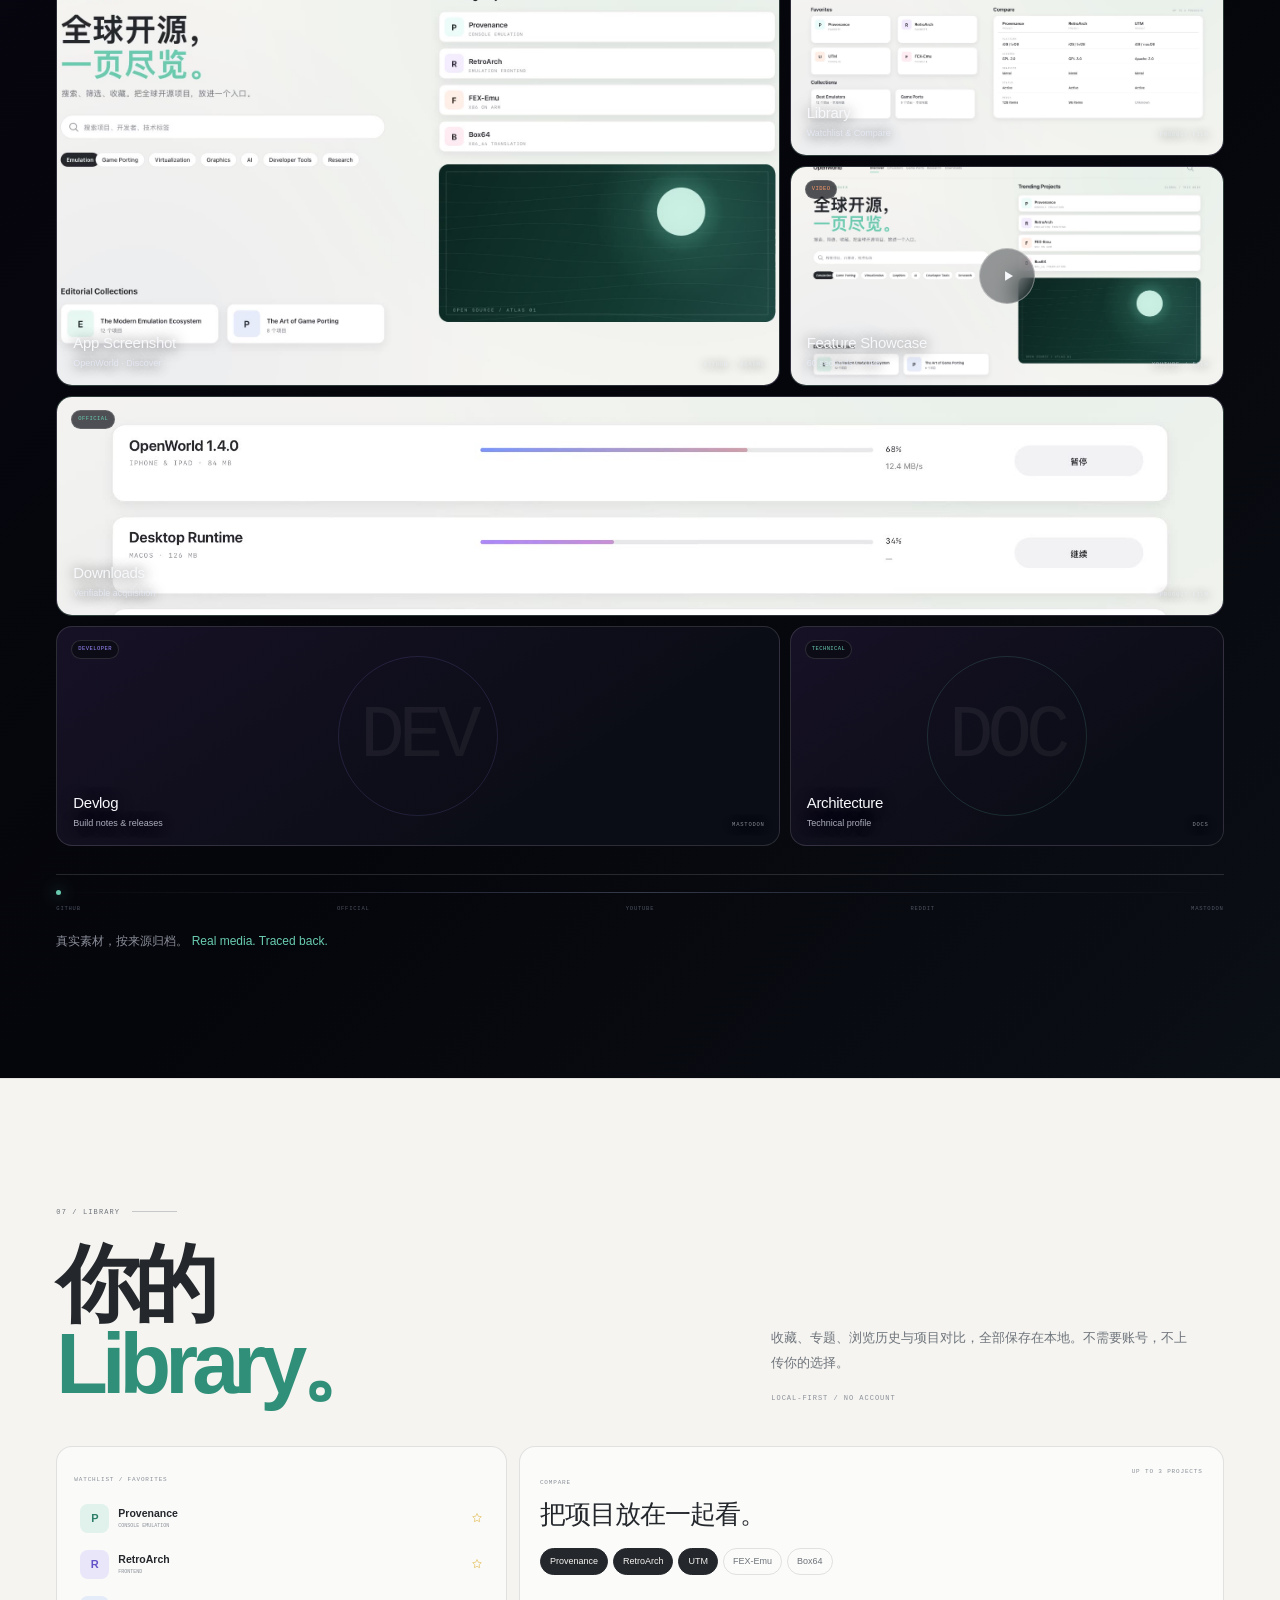
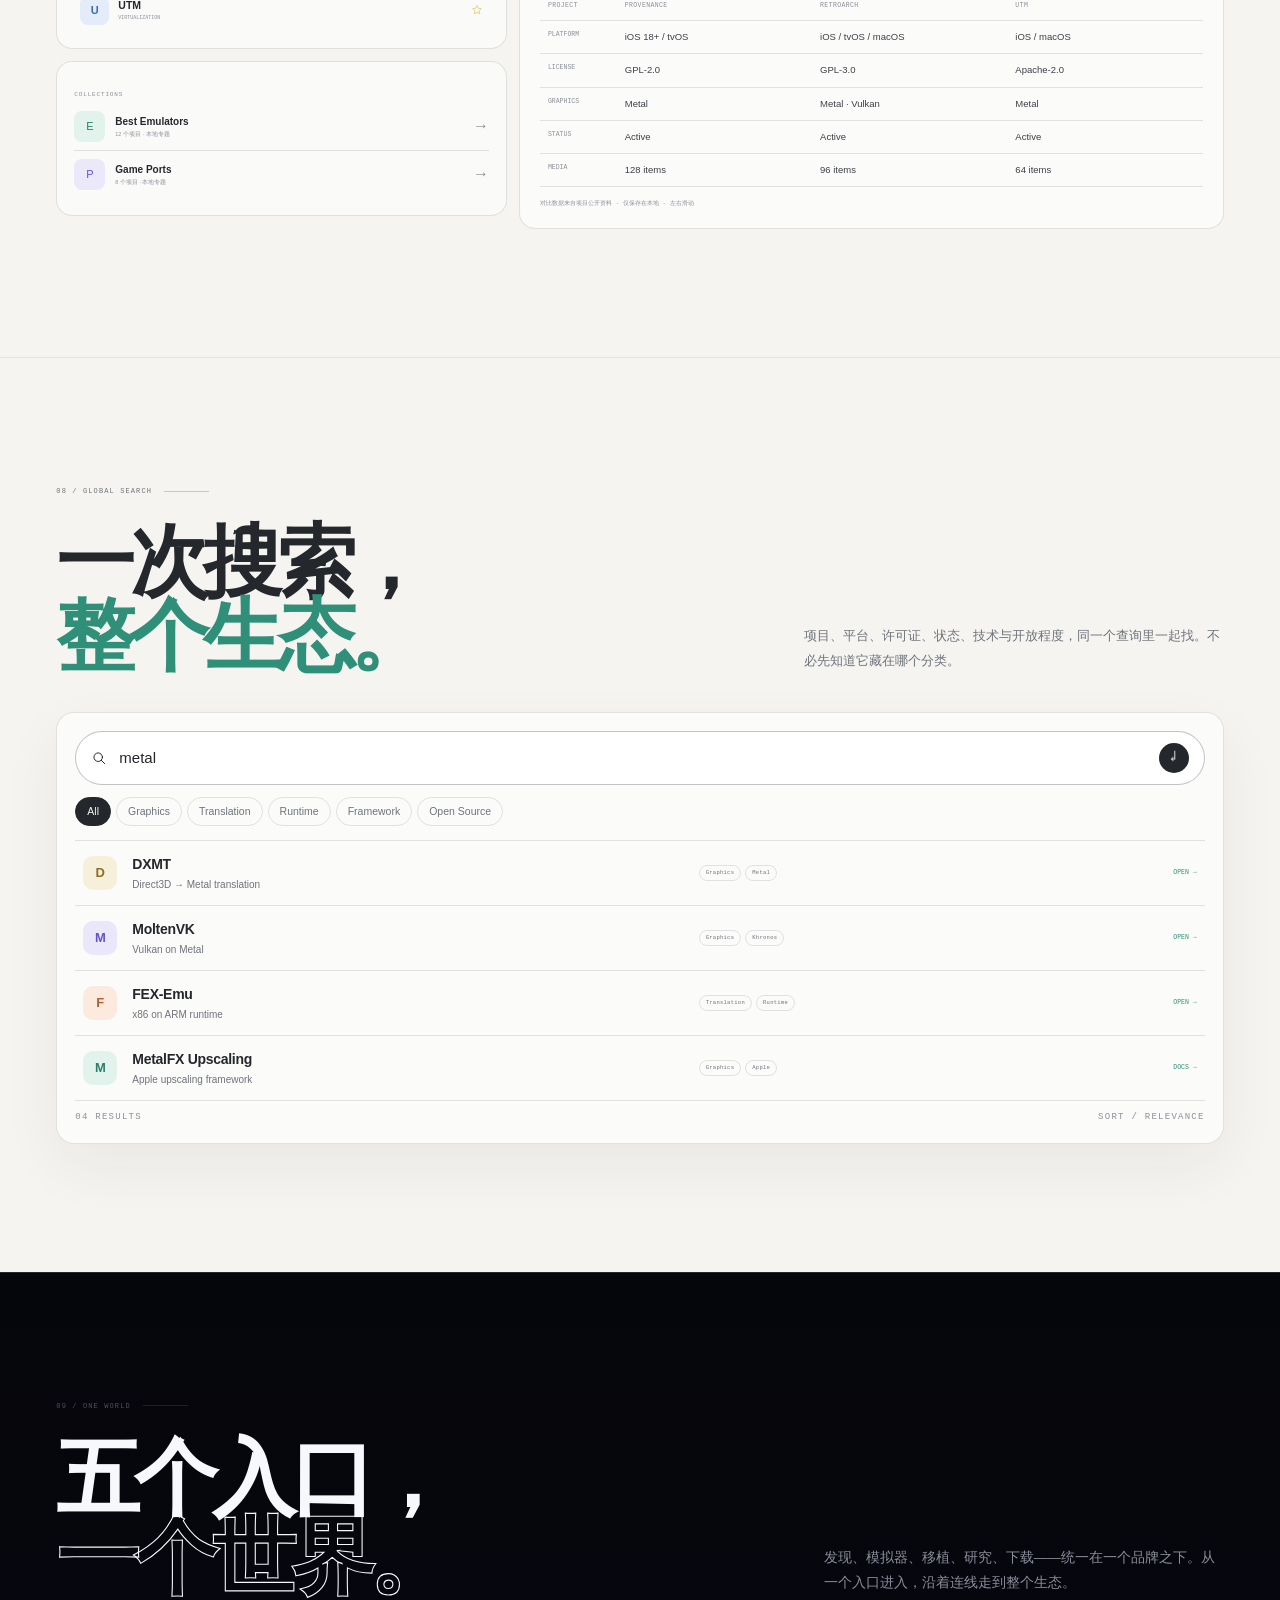
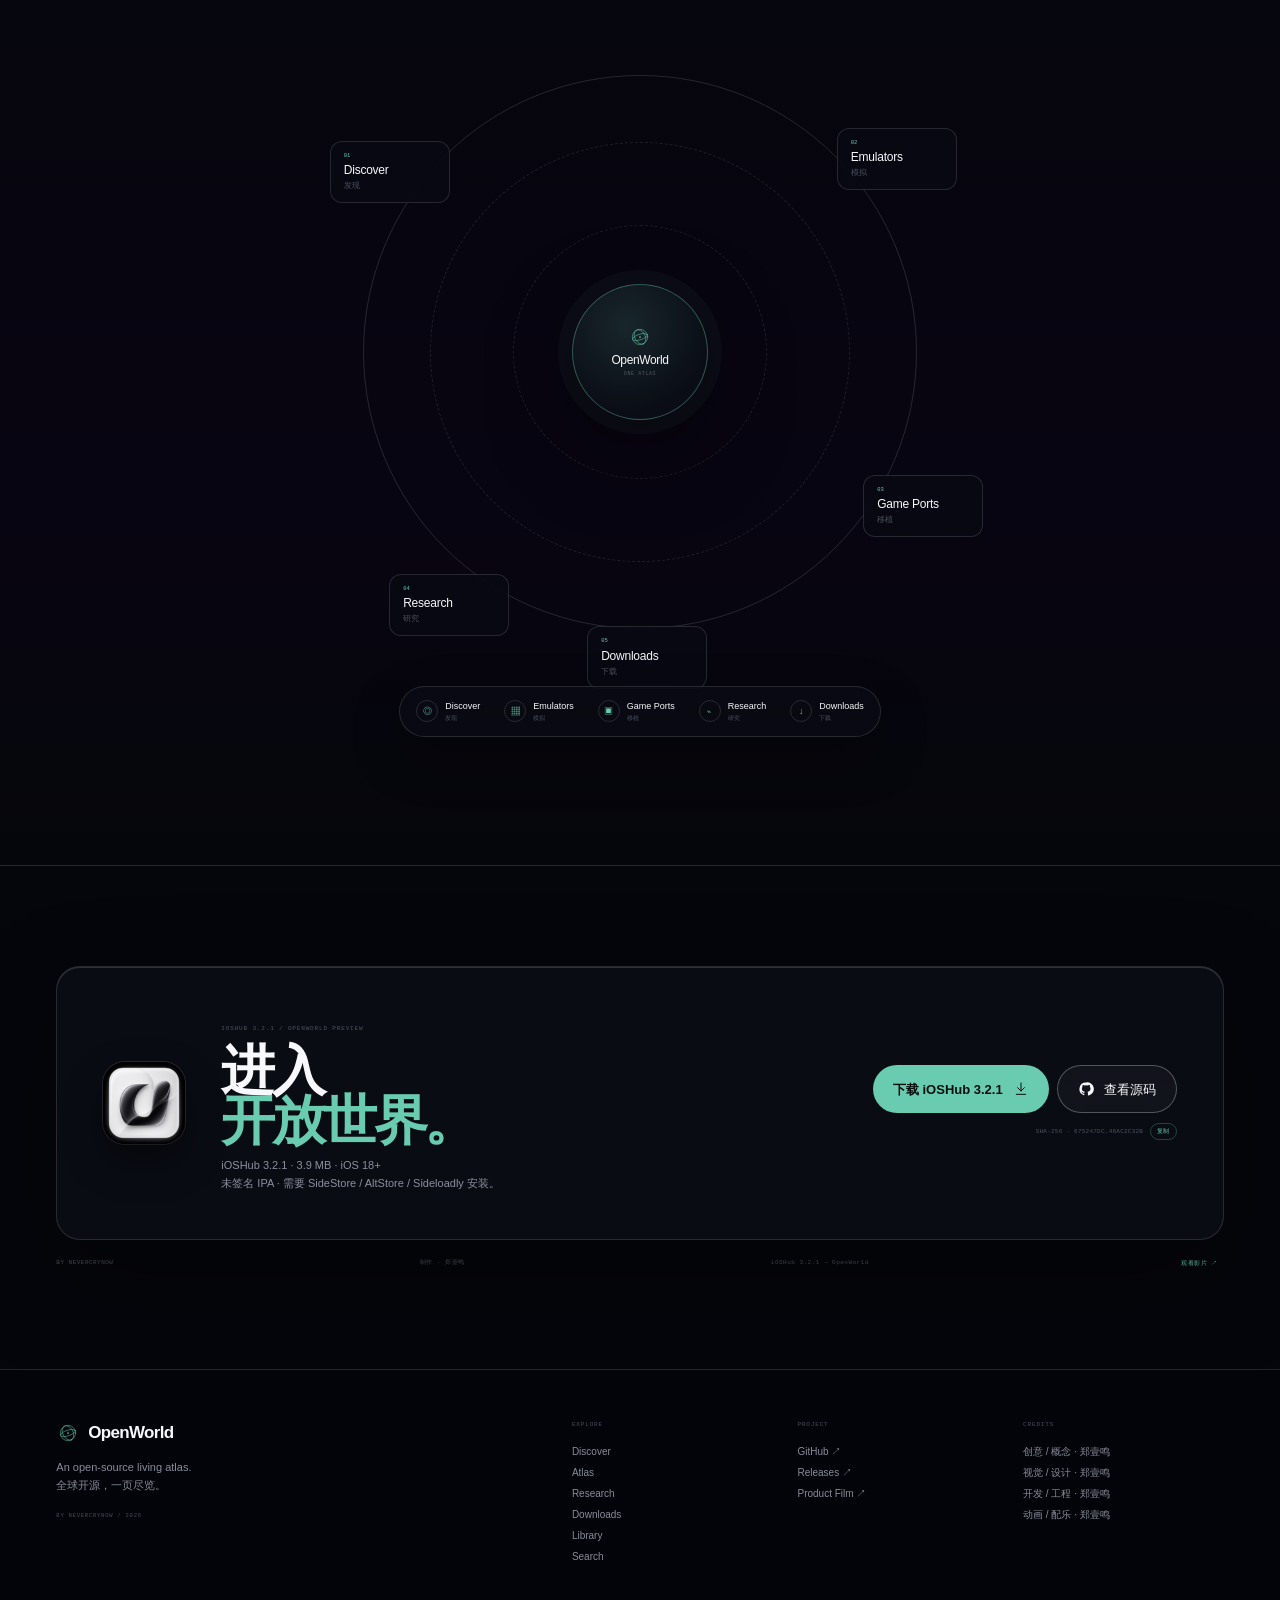
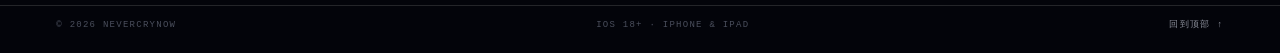
==== commit 8aa0a16f: "Download the newest IPA from the latest-build release" ====
--- a/index.html
+++ b/index.html
@@ -430,9 +430,9 @@
       <div class="download-manager reveal" data-delay="1">
         <div class="dm-head"><div><span class="mono">DOWNLOAD MANAGER</span><strong>5 个任务 · 2 个已完成</strong></div><div class="dm-storage"><span class="mono">STORAGE</span><div class="dm-storage-bar"><i style="--p:42%"></i></div><em>4.2 GB / 64 GB</em></div></div>
         <div class="dl-list" id="dlList">
-          <a class="dl-row done" data-dl="ncnsdsh" href="downloads/NcnsDSH-0.3.0.ipa" download>
+          <a class="dl-row done" data-dl="ncnsdsh" href="https://github.com/NevercRyNow/ncnsdsh/releases/download/latest-build/NcnsDSH-unsigned.ipa" download>
             <span class="dl-icon blue"><svg viewBox="0 0 24 24" aria-hidden="true"><use href="#i-download"/></svg></span>
-            <div class="dl-info"><strong>NcnsDSH 0.3.0</strong><em>iPhone &amp; iPad · 1.6 MB · SHA-256 81b0a610…</em></div>
+            <div class="dl-info"><strong>NcnsDSH · 最新构建</strong><em>iPhone &amp; iPad · 无签名 IPA · 始终最新</em></div>
             <div class="dl-progress"><div class="dl-bar"><i style="width:100%"></i></div><div class="dl-meta"><span class="dl-pct">100%</span><span class="dl-speed">真实下载 · 无签名 IPA</span></div></div>
             <span class="dl-action verified"><span>下载</span></span>
           </a>
